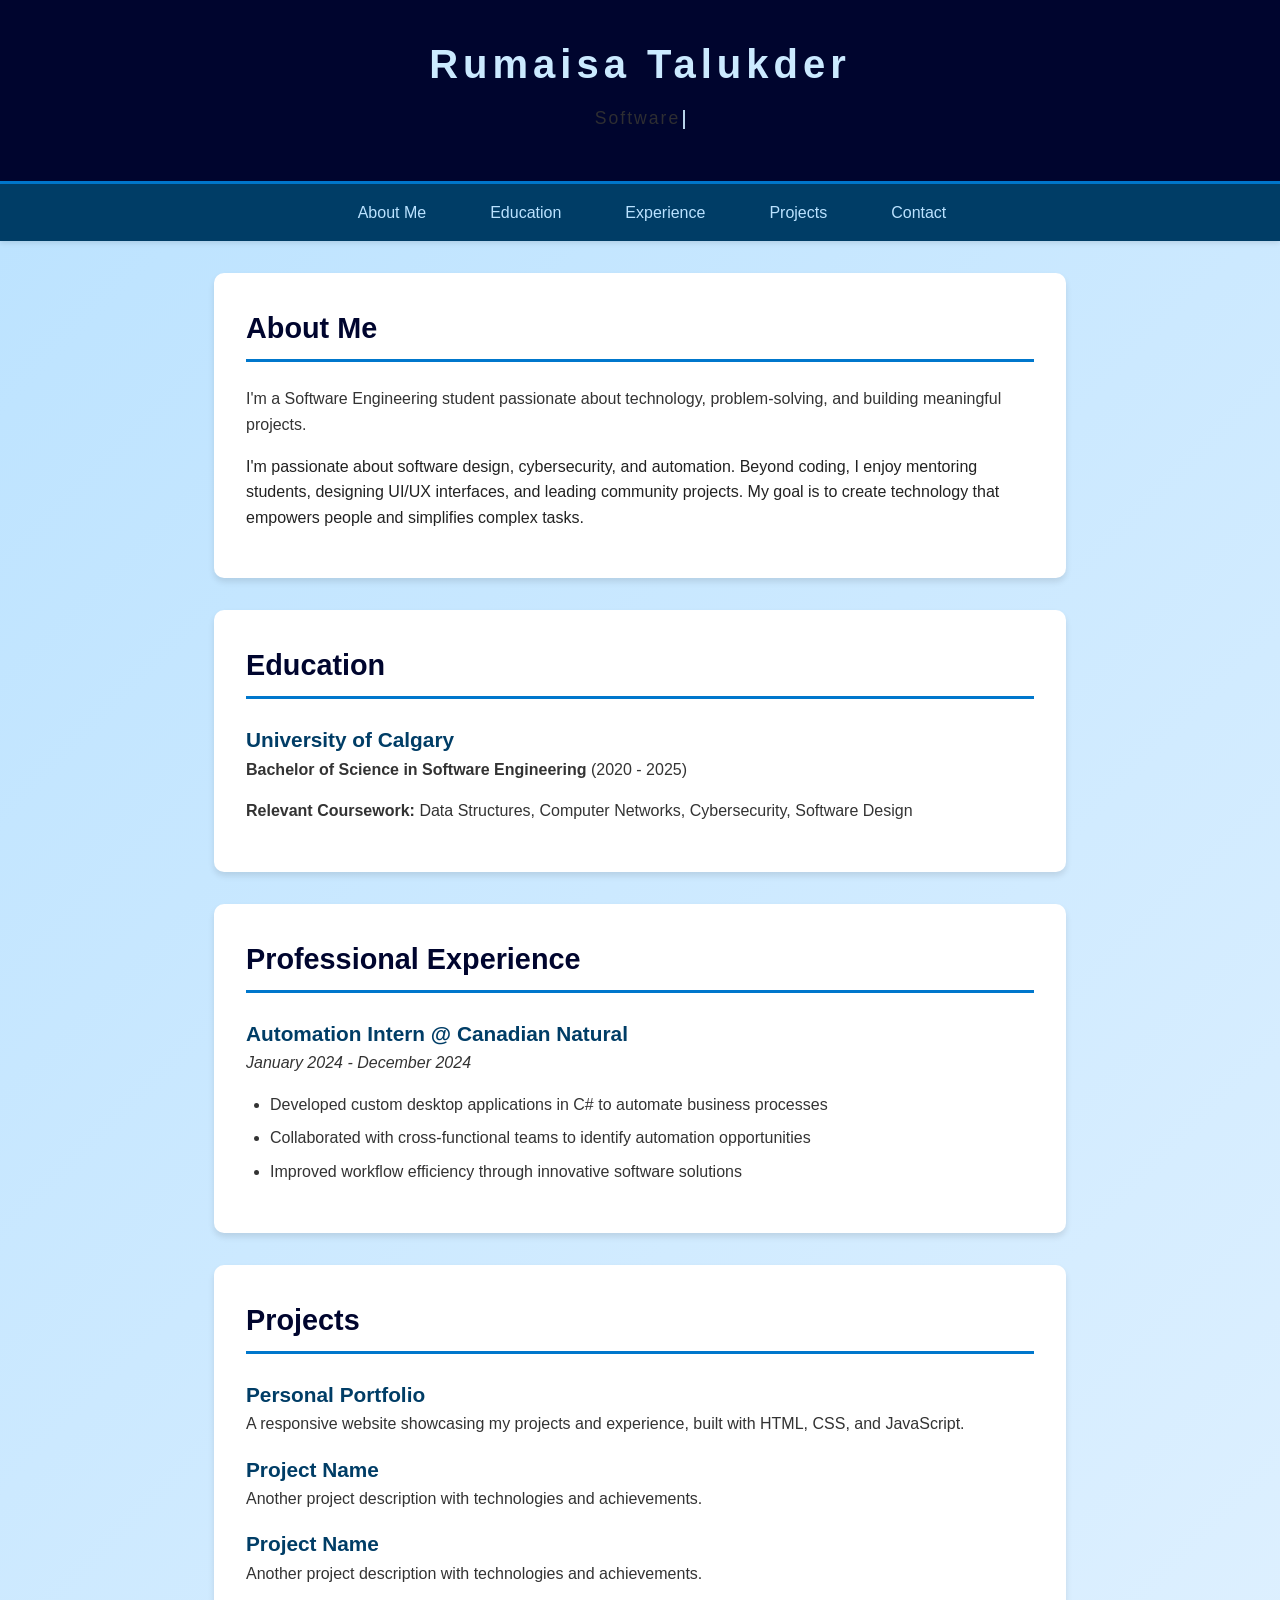
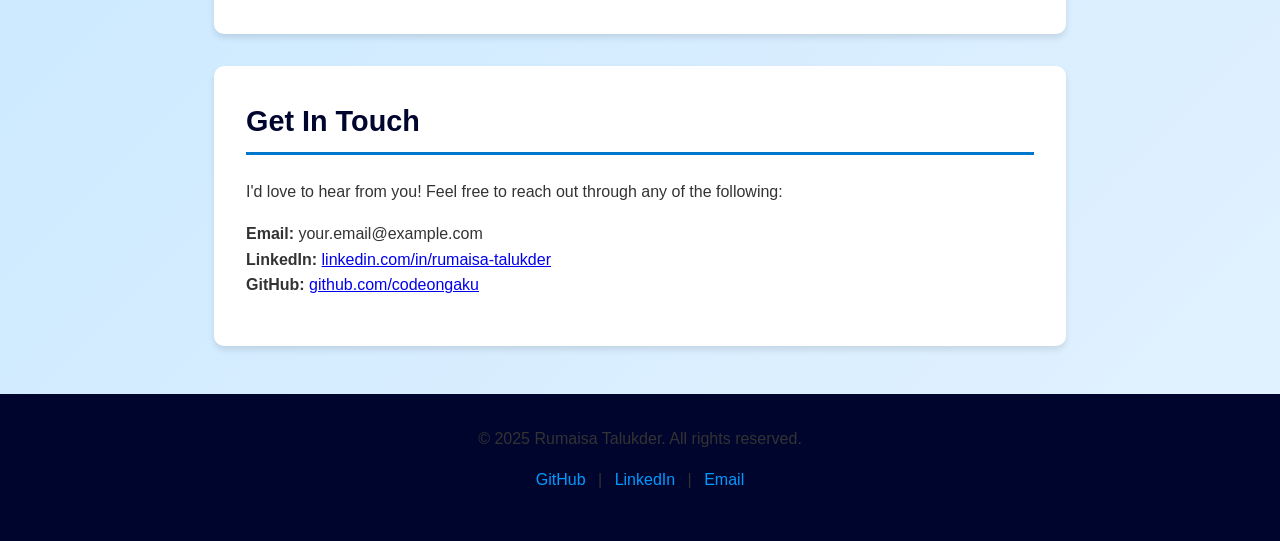
==== portfolio-site/index.html @ 72e909d6 "Updated Layout, Added Content and Placeholder Contents Updated Layout: colour themes, interactive bo" ====
<!DOCTYPE html>
<html lang="en">
<head>
    <meta charset="UTF-8">
    <meta name="viewport" content="width=device-width, initial-scale=1.0">
    <title>Rumaisa Talukder</title>
    <link rel="stylesheet" href="public/style.css">
</head>

<body>
    <header>
        <h1>Rumaisa Talukder</h1>
        <p id="typing-text"></p>
    </header>

    <nav>
        <ul>
            <li><a href="#about">About Me</a></li>
            <li><a href="#education">Education</a></li>
            <li><a href="#experience">Experience</a></li>
            <li><a href="#projects">Projects</a></li>
            <li><a href="#contact">Contact</a></li>
        </ul>
    </nav>

    <main>
        <section id="about" class="about">
            <h2>About Me</h2>
            <p>
                I'm a Software Engineering student passionate about technology, problem-solving, and building meaningful projects.</p>
                I'm passionate about software design, cybersecurity, and automation.  
                Beyond coding, I enjoy mentoring students, designing UI/UX interfaces, and leading community projects.  
                My goal is to create technology that empowers people and simplifies complex tasks.
            </p>
        </section>

        <section id="education" class="education">
            <h2>Education</h2>
            <div class="content">
                <h3>University of Calgary</h3>
                <p><strong>Bachelor of Science in Software Engineering</strong> (2020 - 2025)</p>
                <p><strong>Relevant Coursework:</strong> Data Structures, Computer Networks, Cybersecurity, Software Design</p>
            </div>
        </section>

        <section id="experience" class="experience">
            <h2>Professional Experience</h2>
            <div class="content">
                <h3>Automation Intern @ Canadian Natural</h3>
                <p><em>January 2024 - December 2024</em></p>
                <ul>
                    <li>Developed custom desktop applications in C# to automate business processes</li>
                    <li>Collaborated with cross-functional teams to identify automation opportunities</li>
                    <li>Improved workflow efficiency through innovative software solutions</li>
                </ul>
            </div>
        </section>

        <section id="projects" class="projects">
        <h2>Projects</h2>
            <div class="project-content">
                <h3>Personal Portfolio</h3>
                <p>A responsive website showcasing my projects and experience, built with HTML, CSS, and JavaScript.</p>

                <h3>Project Name</h3>
                <p>Another project description with technologies and achievements.</p>

                <h3>Project Name</h3>
                <p>Another project description with technologies and achievements.</p>
            </div>        
        </section>

        <section id="contact" class="contact">
            <h2>Get In Touch</h2>
            <p>I'd love to hear from you! Feel free to reach out through any of the following:</p>
            <p>
                <strong>Email:</strong> your.email@example.com<br>
                <strong>LinkedIn:</strong> <a href="https://linkedin.com/in/rumaisa-talukder" target="_blank">linkedin.com/in/rumaisa-talukder</a><br>
                <strong>GitHub:</strong> <a href="https://github.com/codeongaku" target="_blank">github.com/codeongaku</a>
            </p>
        </section>
    </main>

    <footer>
        <p>&copy; 2025 Rumaisa Talukder. All rights reserved.</p>
        <p>
            <a href="https://github.com/codeongaku" target="_blank">GitHub</a> |
            <a href="https://linkedin.com/in/rumaisa-talukder" target="_blank">LinkedIn</a> |
            <a href="talukderrumaisa25@gmail.com">Email</a>
        </p>
    </footer>
    
    <script src="src/script.js"></script>
</body>

</html>
---- portfolio-site/public/style.css ----
/* General Styling */
* {
    margin: 0;
    padding: 0;
    box-sizing: border-box;
    font-family: 'Segoe UI', Tahoma, Geneva, Verdana, sans-serif;
}

body {
    background: linear-gradient(135deg, #bae2ff 0%, #e3f2ff 100%);
    color: #222;
    line-height: 1.6;
}

/* Header */
header {
    background-color: #00052e;
    color: rgb(203, 234, 255);
    text-align: center;
    padding: 2rem 0;
    border-bottom: 3px solid #0077cc;
    box-shadow: 0 2px 10px rgba(0,0,0,0.1);
}

header h1 {
    font-size: 2.5rem;
    letter-spacing: 5px;
    margin-bottom: 0.5rem;
    min-height: 3rem;
}

header p {
    font-size: 1.1rem;
    letter-spacing: 2px;
    opacity: 0.9;
    min-height: 1.8rem;
}

/* Typing cursor */
.typing-cursor {
    display: inline-block;
    width: 2px;
    height: 1.2rem;
    background-color: rgb(203, 234, 255);
    margin-left: 3px;
    animation: blink 0.7s infinite;
    vertical-align: middle;
}

@keyframes blink {
    0%, 49% { opacity: 1; }
    50%, 100% { opacity: 0; }
}

/* Navigation */
nav {
    background-color: #003d66;
    padding: 1rem 0;
    position: sticky;
    top: 0;
    z-index: 100;
    box-shadow: 0 2px 5px rgba(0,0,0,0.1);
}

nav ul {
    list-style: none;
    display: flex;
    justify-content: center;
    flex-wrap: wrap;
    max-width: 900px;
    margin: 0 auto;
}

nav li {
    margin: 0 1rem;
}

nav a {
    color: #bae2ff;
    text-decoration: none;
    font-weight: 500;
    transition: color 0.3s ease;
    padding: 0.5rem 1rem;
    border-radius: 5px;
}

nav a:hover {
    color: #fff;
    background-color: rgba(255,255,255,0.1);
}

/* Main content */
main {
    max-width: 900px;
    margin: 2rem auto;
    padding: 0 1.5rem;
}

section {
    background: white;
    margin-bottom: 2rem;
    padding: 2rem;
    border-radius: 10px;
    box-shadow: 0 4px 6px rgba(0,0,0,0.1);
    transition: transform 0.3s ease, box-shadow 0.3s ease;
    scroll-margin-top: 80px; /* Offset for sticky nav */
}

section:hover {
    transform: translateY(-5px);
    box-shadow: 0 6px 12px rgba(0,0,0,0.15);
}

h2 {
    color: #00052e;
    border-bottom: 3px solid #0077cc;
    padding-bottom: 0.5rem;
    margin-bottom: 1.5rem;
    font-size: 1.8rem;
}

h3 {
    margin-top: 1rem;
    color: #003d66;
    font-size: 1.3rem;
}

.content {
    margin-top: 1rem;
}

p, ul {
    margin-bottom: 1rem;
    color: #333;
}

ul {
    padding-left: 1.5rem;
}

li {
    margin-bottom: 0.5rem;
}

/* Footer */
footer {
    background-color: #00052e;
    color: rgb(203, 234, 255);
    text-align: center;
    padding: 2rem 0;
    margin-top: 3rem;
}

footer a {
    color: #0099ff;
    text-decoration: none;
    margin: 0 0.5rem;
}

footer a:hover {
    text-decoration: underline;
}

/* Responsive Design */
@media (max-width: 768px) {
    header h1 {
        font-size: 2rem;
    }

    nav ul {
        flex-direction: column;
        align-items: center;
    }

    nav li {
        margin: 0.5rem 0;
    }

    section {
        padding: 1.5rem;
    }
}
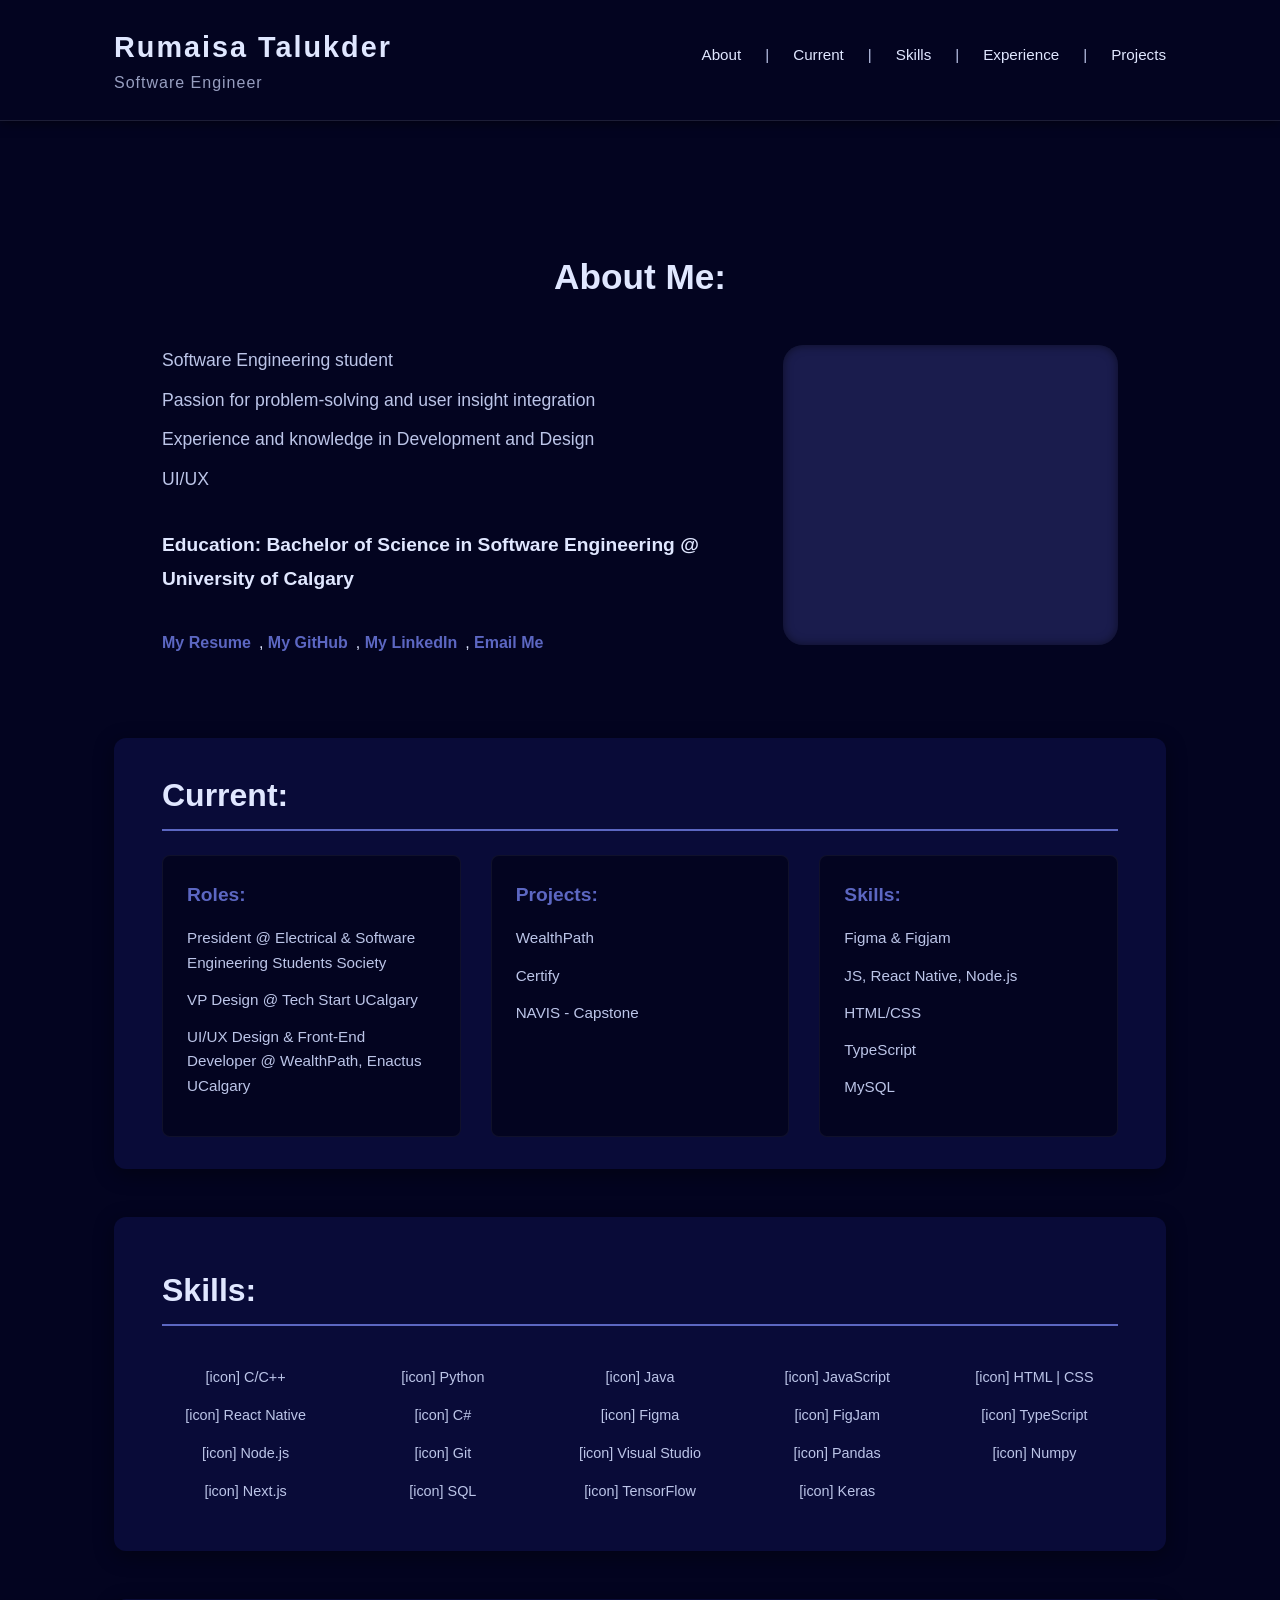
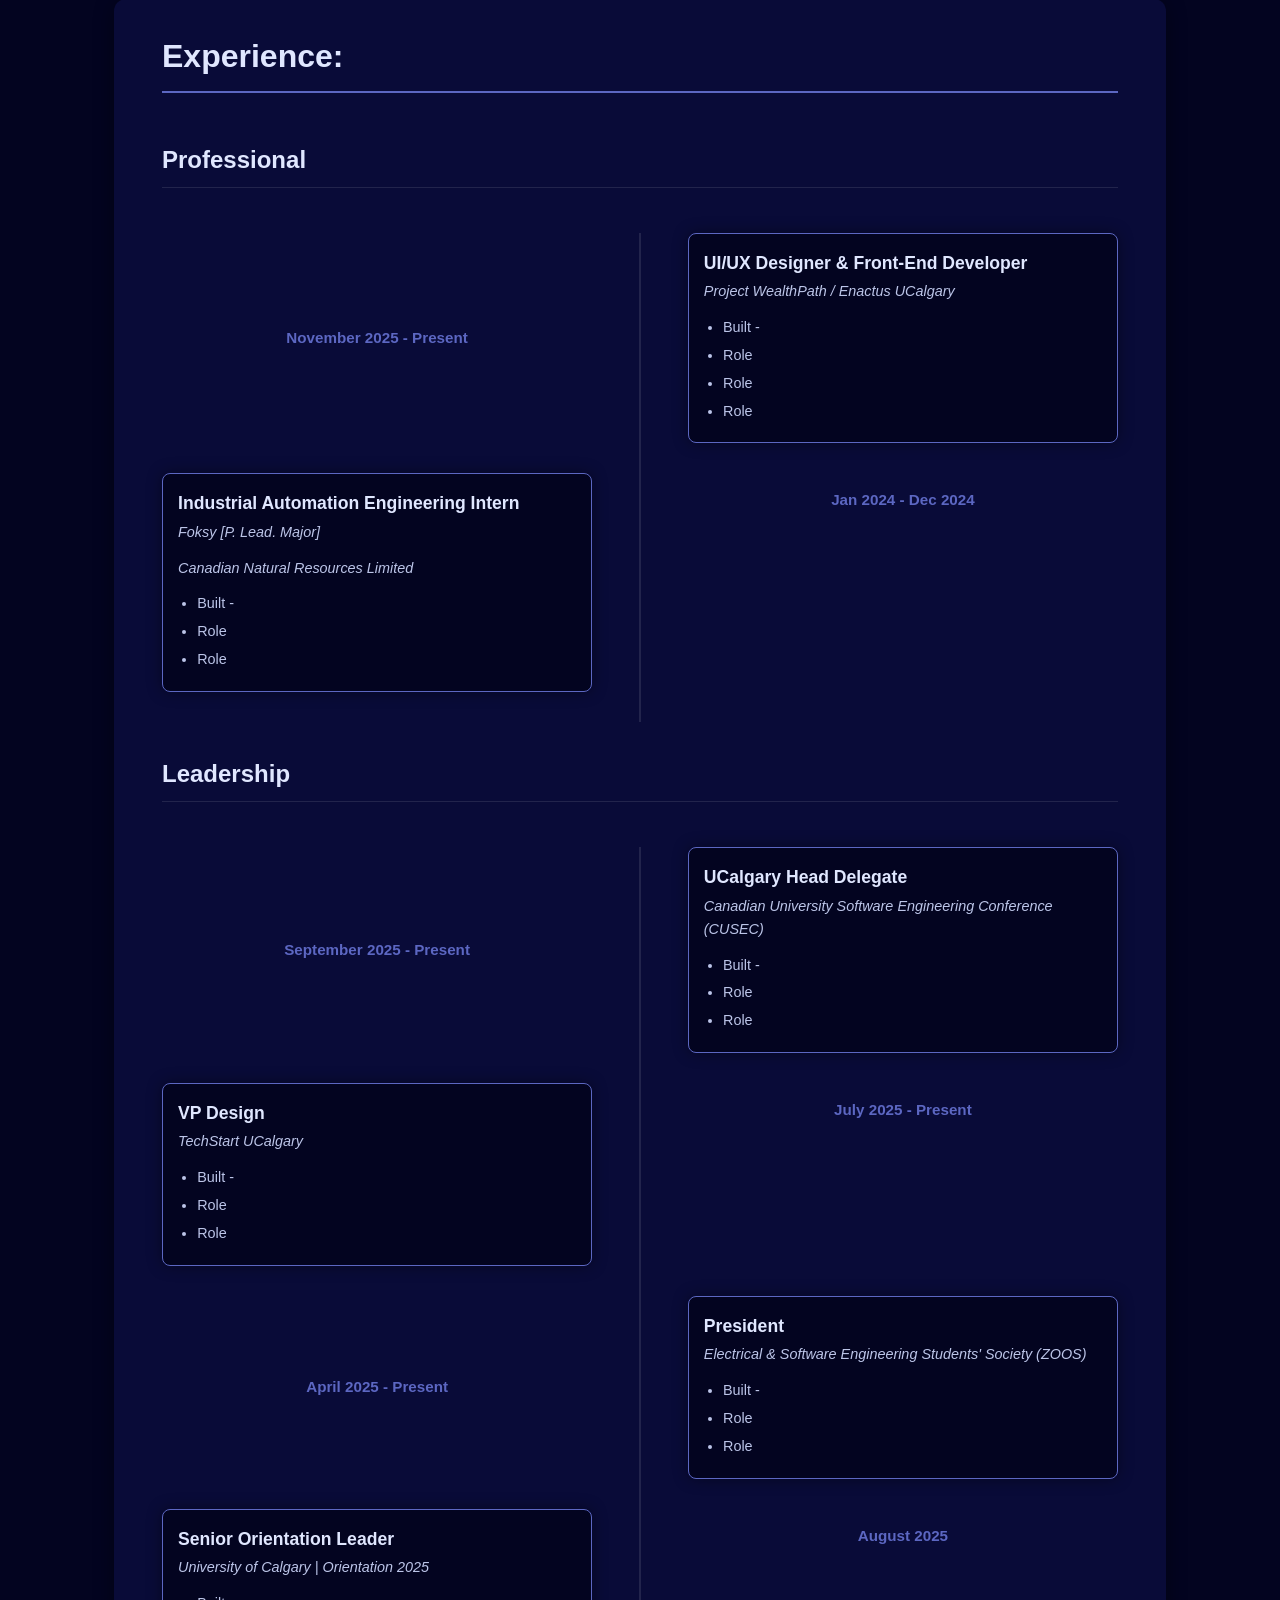
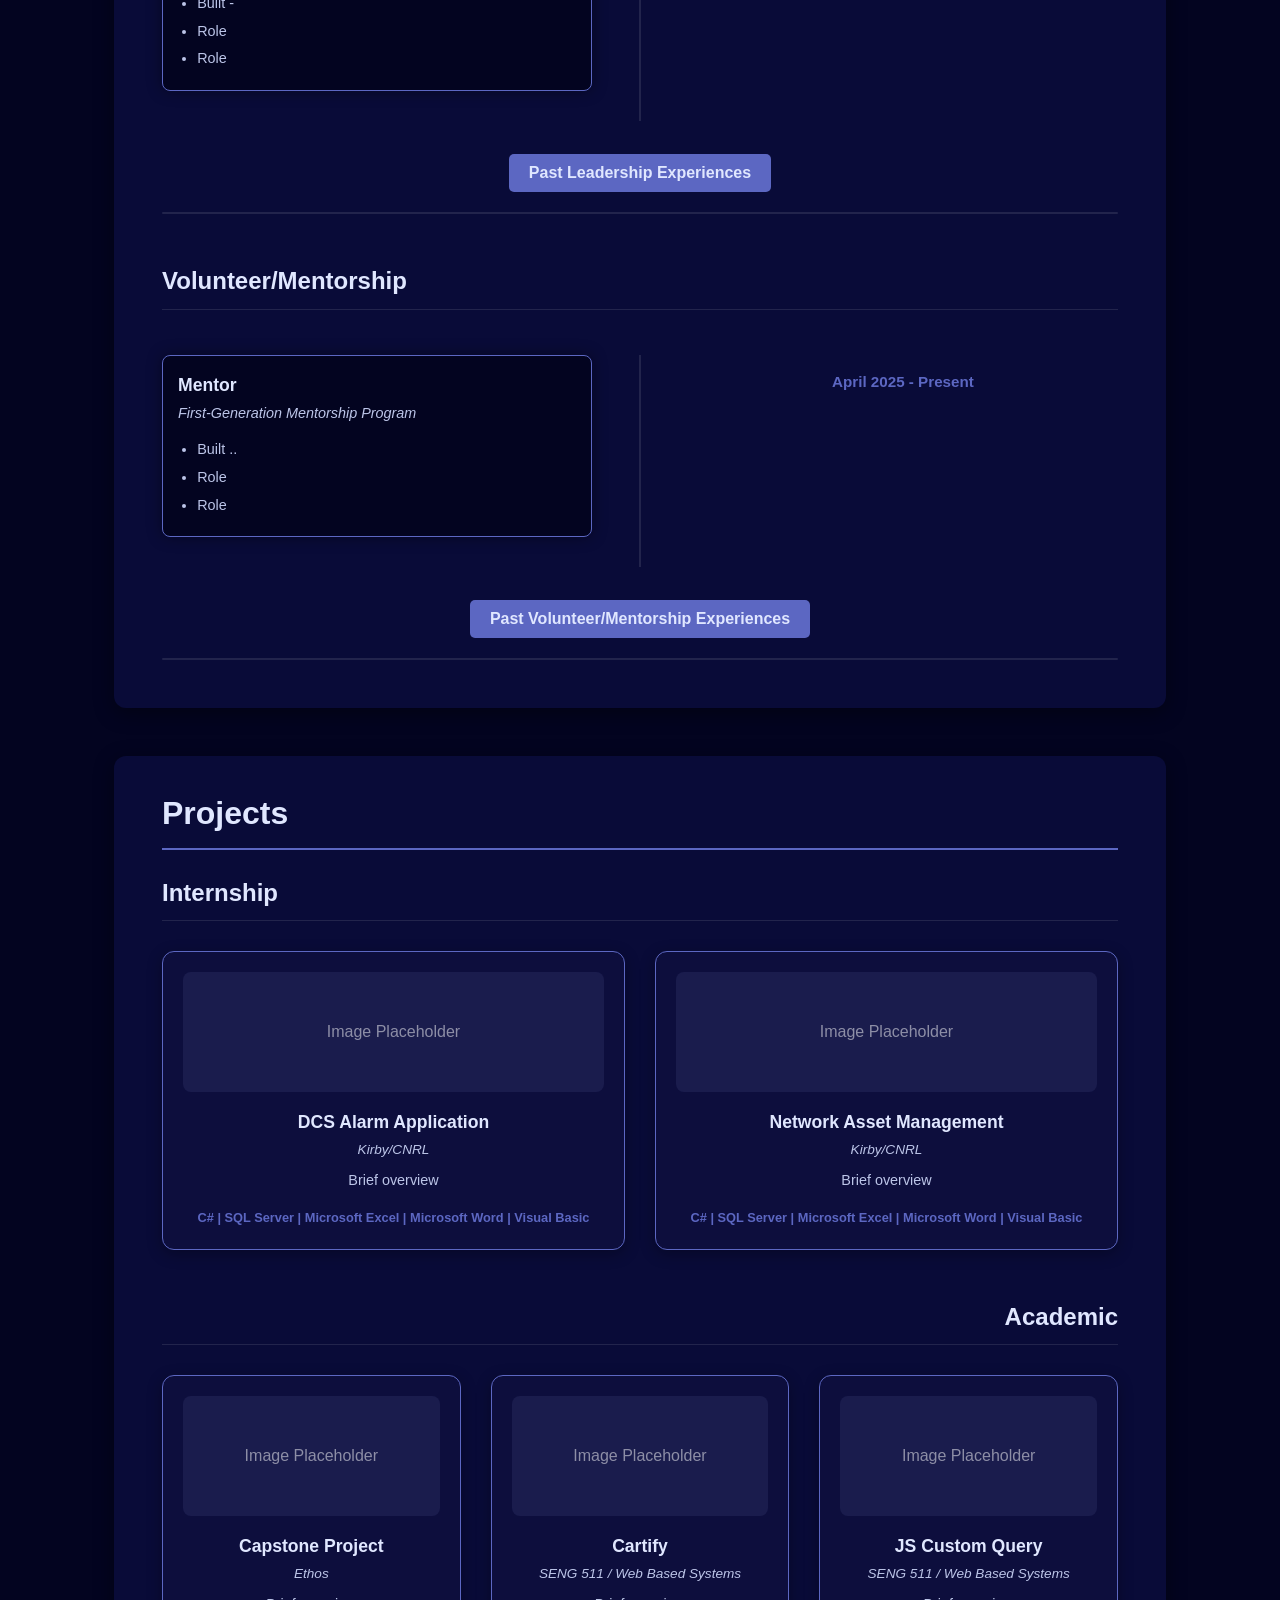
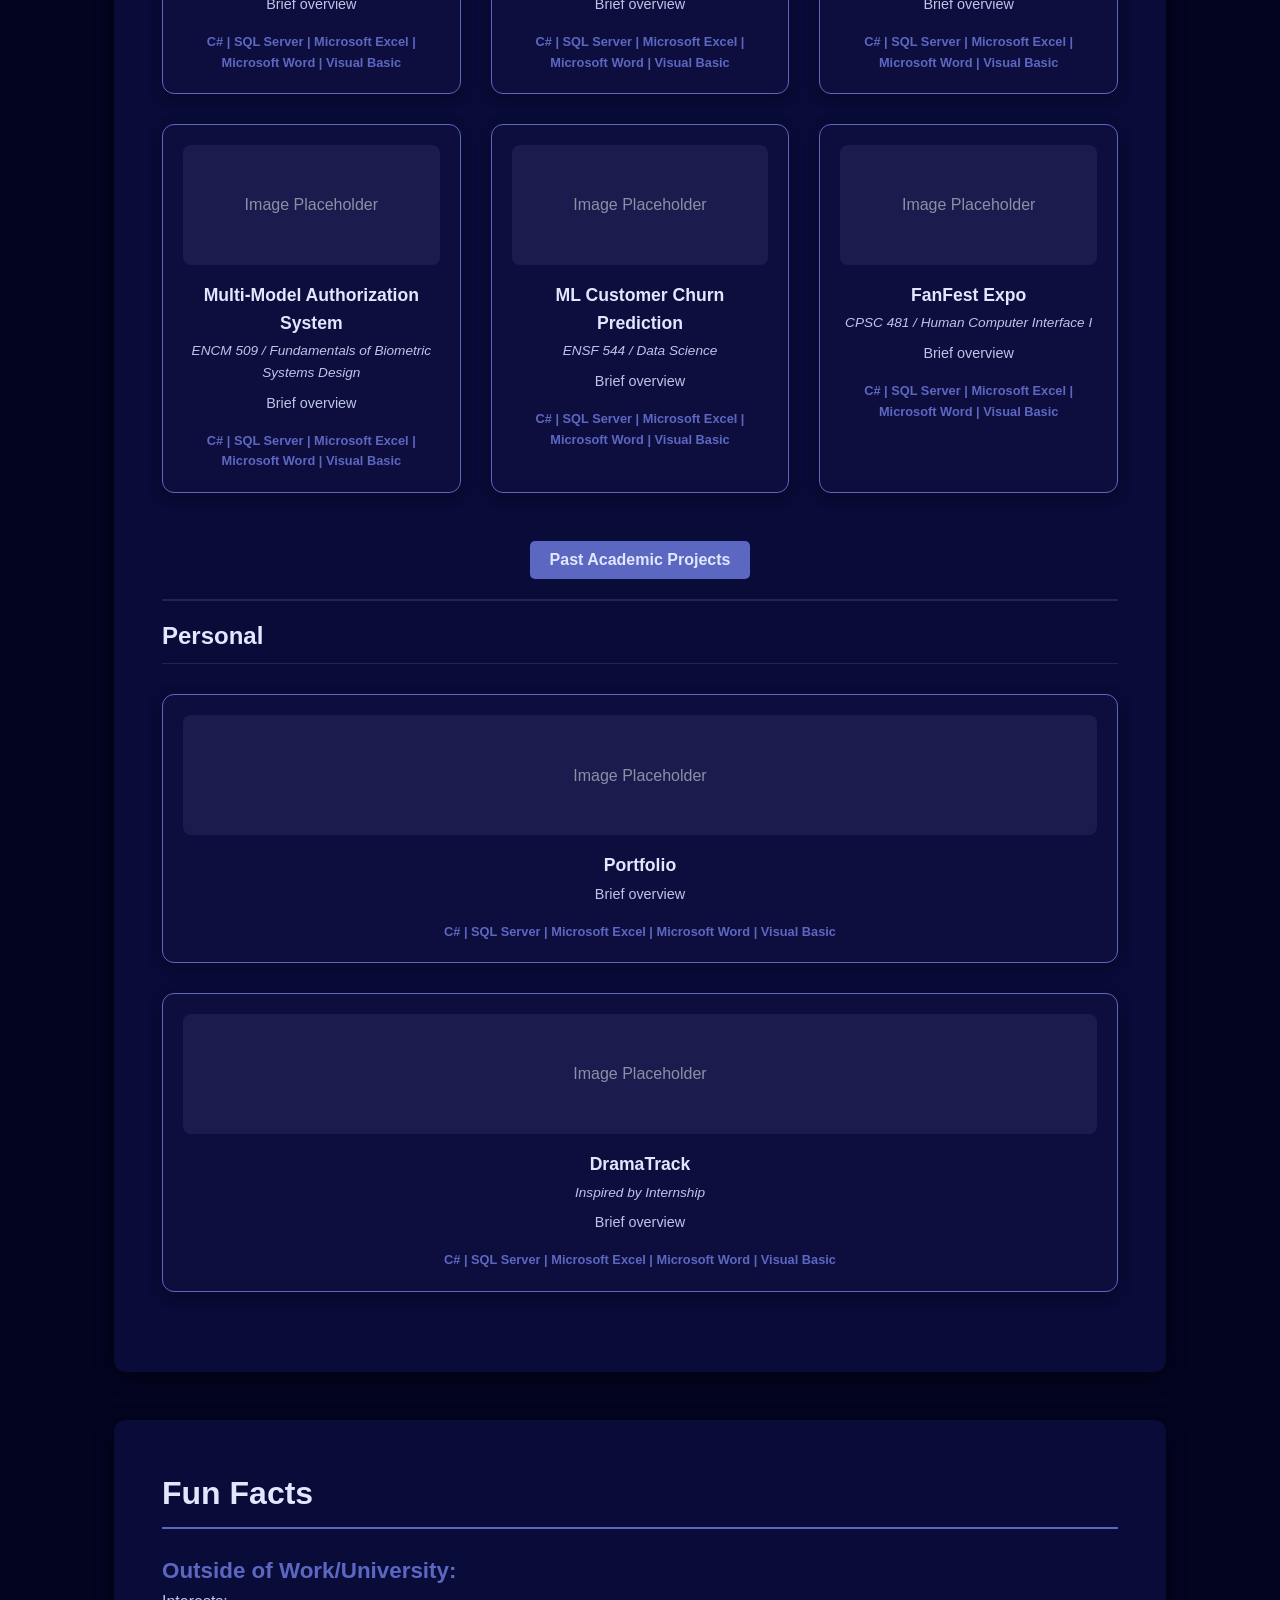
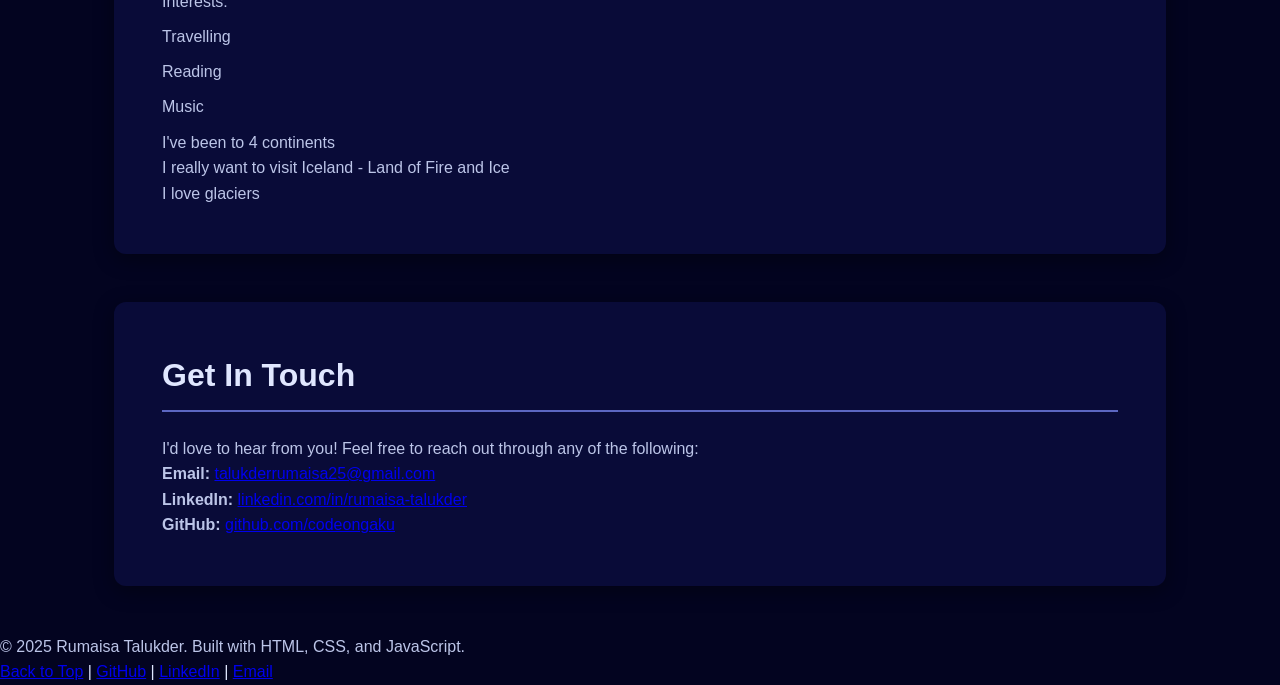
==== commit 52fd396d: "Major site layout & structure updates Updates: [Version not final, but in working condition] Changes" ====
--- a/portfolio-site/index.html
+++ b/portfolio-site/index.html
@@ -8,89 +8,503 @@
 </head>
 
 <body>
-    <header>
-        <h1>Rumaisa Talukder</h1>
-        <p id="typing-text"></p>
+    <header class="dark-header">
+        <div class="header-content">
+            <div class="logo">
+                <h1>Rumaisa Talukder</h1>
+                <p id="typing-text"></p>
+            </div>
+            
+            <nav class="main-nav">
+                <ul>
+                    <li><a href="#about">About</a></li>
+                    <li><a href="#current">Current</a></li>
+                    <li><a href="#skills">Skills</a></li>
+                    <li><a href="#experience">Experience</a></li>
+                    <li><a href="#projects">Projects</a></li>
+                </ul>
+            </nav>
+        </div>
     </header>
 
-    <nav>
-        <ul>
-            <li><a href="#about">About Me</a></li>
-            <li><a href="#education">Education</a></li>
-            <li><a href="#experience">Experience</a></li>
-            <li><a href="#projects">Projects</a></li>
-            <li><a href="#contact">Contact</a></li>
-        </ul>
-    </nav>
-
     <main>
-        <section id="about" class="about">
-            <h2>About Me</h2>
-            <p>
-                I'm a Software Engineering student passionate about technology, problem-solving, and building meaningful projects.</p>
-                I'm passionate about software design, cybersecurity, and automation.  
-                Beyond coding, I enjoy mentoring students, designing UI/UX interfaces, and leading community projects.  
-                My goal is to create technology that empowers people and simplifies complex tasks.
-            </p>
-        </section>
-
-        <section id="education" class="education">
-            <h2>Education</h2>
-            <div class="content">
-                <h3>University of Calgary</h3>
-                <p><strong>Bachelor of Science in Software Engineering</strong> (2020 - 2025)</p>
-                <p><strong>Relevant Coursework:</strong> Data Structures, Computer Networks, Cybersecurity, Software Design</p>
-            </div>
-        </section>
-
-        <section id="experience" class="experience">
-            <h2>Professional Experience</h2>
-            <div class="content">
-                <h3>Automation Intern @ Canadian Natural</h3>
-                <p><em>January 2024 - December 2024</em></p>
+        <section id="about" class="about-hero">
+            <h2>About Me:</h2>
+            <div class="about-content">
+                <div class="about-text">
+                    <p class="summary-line">Software Engineering student</p>
+                    <p class="summary-line">Passion for problem-solving and user insight integration</p>
+                    <p class="summary-line">Experience and knowledge in Development and Design</p>
+                    <p class="summary-line">UI/UX</p>
+                    
+                    <p class="education-line">Education: Bachelor of Science in Software Engineering @ University of Calgary</p>
+
+                    <div class="about-links">
+                        <a href="path/to/resume.pdf" target="_blank">My Resume</a>, 
+                        <a href="https://github.com/codeongaku" target="_blank">My GitHub</a>, 
+                        <a href="https://linkedin.com/in/rumaisa-talukder" target="_blank">My LinkedIn</a>, 
+                        <a href="mailto:talukderrumaisa25@gmail.com">Email Me</a>
+                    </div>
+                </div>
+
+                <div class="image-placeholder">
+                                    </div>
+            </div>
+        </section>
+
+        <section id="current" class="current-section">
+            <h2>Current:</h2>
+            <div class="current-grid">
+                <div class="current-item roles">
+                    <h3>Roles:</h3>
+                    <ul>
+                        <li>President @ Electrical & Software Engineering Students Society</li>
+                        <li>VP Design @ Tech Start UCalgary</li>
+                        <li>UI/UX Design & Front-End Developer @ WealthPath, Enactus UCalgary</li>
+                    </ul>
+                </div>
+                
+                <div class="current-item projects-summary">
+                    <h3>Projects:</h3>
+                    <ul>
+                        <li>WealthPath</li>
+                        <li>Certify</li>
+                        <li>NAVIS - Capstone</li>
+                    </ul>
+                </div>
+                
+                <div class="current-item skills-summary">
+                    <h3>Skills:</h3>
+                    <ul>
+                        <li>Figma & Figjam</li>
+                        <li>JS, React Native, Node.js</li>
+                        <li>HTML/CSS</li>
+                        <li>TypeScript</li>
+                        <li>MySQL</li>
+                    </ul>
+                </div>
+            </div>
+        </section>
+
+        <section id="skills" class="skills-section">
+            <h2>Skills:</h2>
+            <div class="skills-grid">
+                <div class="skill-item">[icon] C/C++</div>
+                <div class="skill-item">[icon] Python</div>
+                <div class="skill-item">[icon] Java</div>
+                <div class="skill-item">[icon] JavaScript</div>
+                <div class="skill-item">[icon] HTML | CSS</div>
+                
+                <div class="skill-item">[icon] React Native</div>
+                <div class="skill-item">[icon] C#</div>
+                <div class="skill-item">[icon] Figma</div>
+                <div class="skill-item">[icon] FigJam</div>
+                <div class="skill-item">[icon] TypeScript</div>
+                
+                <div class="skill-item">[icon] Node.js</div>
+                <div class="skill-item">[icon] Git</div>
+                <div class="skill-item">[icon] Visual Studio</div>
+                <div class="skill-item">[icon] Pandas</div>
+                <div class="skill-item">[icon] Numpy</div>
+
+                <div class="skill-item">[icon] Next.js</div>
+                <div class="skill-item">[icon] SQL</div>
+                <div class="skill-item">[icon] TensorFlow</div>
+                <div class="skill-item">[icon] Keras</div>
+            </div>
+        </section>
+
+        <section id="experience" class="experience-section">
+            <h2>Experience:</h2>
+            
+            <div class="timeline-container professional-timeline">
+                <h3 class="timeline-title">Professional</h3>
+                <hr>
+
+                <div class="timeline-entry professional-entry">
+                    <div class="entry-date left-date">November 2025 - Present</div>
+                    <div class="entry-content right-content">
+                        <h4>UI/UX Designer & Front-End Developer</h4>
+                        <p class="company">Project WealthPath / Enactus UCalgary</p>
+                        <ul>
+                            <li>Built -</li>
+                            <li>Role</li>
+                            <li>Role</li>
+                            <li>Role</li>
+                        </ul>
+                    </div>
+                </div>
+
+                <div class="timeline-entry professional-entry reversed">
+                    <div class="entry-content left-content">
+                        <h4>Industrial Automation Engineering Intern</h4>
+                        <p class="company">Foksy [P. Lead. Major]</p>
+                        <p class="company">Canadian Natural Resources Limited</p>
+                        <ul>
+                            <li>Built -</li>
+                            <li>Role</li>
+                            <li>Role</li>
+                        </ul>
+                    </div>
+                    <div class="entry-date right-date">Jan 2024 - Dec 2024</div>
+                </div>
+            </div>
+
+            <div class="timeline-container leadership-timeline">
+                <h3 class="timeline-title">Leadership</h3>
+                <hr>
+                
+                <div class="timeline-entry leadership-entry">
+                    <div class="entry-date left-date">September 2025 - Present</div>
+                    <div class="entry-content right-content">
+                        <h4>UCalgary Head Delegate</h4>
+                        <p class="company">Canadian University Software Engineering Conference (CUSEC)</p>
+                        <ul>
+                            <li>Built -</li>
+                            <li>Role</li>
+                            <li>Role</li>
+                        </ul>
+                    </div>
+                </div>
+
+                <div class="timeline-entry leadership-entry reversed">
+                    <div class="entry-content left-content">
+                        <h4>VP Design</h4>
+                        <p class="company">TechStart UCalgary</p>
+                        <ul>
+                            <li>Built -</li>
+                            <li>Role</li>
+                            <li>Role</li>
+                        </ul>
+                    </div>
+                    <div class="entry-date right-date">July 2025 - Present</div>
+                </div>
+
+                <div class="timeline-entry leadership-entry">
+                    <div class="entry-date left-date">April 2025 - Present</div>
+                    <div class="entry-content right-content">
+                        <h4>President</h4>
+                        <p class="company">Electrical & Software Engineering Students' Society (ZOOS)</p>
+                        <ul>
+                            <li>Built -</li>
+                            <li>Role</li>
+                            <li>Role</li>
+                        </ul>
+                    </div>
+                </div>
+
+                <div class="timeline-entry leadership-entry reversed">
+                    <div class="entry-content left-content">
+                        <h4>Senior Orientation Leader</h4>
+                        <p class="company">University of Calgary | Orientation 2025</p>
+                        <ul>
+                            <li>Built -</li>
+                            <li>Role</li>
+                            <li>Role</li>
+                        </ul>
+                    </div>
+                    <div class="entry-date right-date">August 2025</div>
+                </div>
+            </div>
+            
+            <div class="collapse-container">
+                <button id="togglePastLeadership" class="collapse-button">Past Leadership Experiences</button>
+                <div id="past-leadership-content" class="past-leadership-content hidden">
+                    <h3 class="collapsed-title">Past Leadership Experiences</h3>
+
+                    <div class="timeline-container past-leadership-timeline">
+                        <hr>
+                        
+                        <div class="timeline-entry leadership-entry">
+                            <div class="entry-date left-date">April 2022 - May 2023</div>
+                            <div class="entry-content right-content">
+                                <h4>VP Schools</h4>
+                                <p class="company">Rebegah UCalgary</p>
+                                <ul>
+                                    <li>Built -</li>
+                                    <li>Role</li>
+                                    <li>Role</li>
+                                    <li>Role</li>
+                                </ul>
+                            </div>
+                        </div>
+
+                        <div class="timeline-entry leadership-entry reversed">
+                            <div class="entry-content left-content">
+                                <h4>VP Academic</h4>
+                                <p class="company">Electrical & Software Engineering Students' Society (ZOO)</p>
+                                <ul>
+                                    <li>Built -</li>
+                                    <li>Role</li>
+                                    <li>Role</li>
+                                    <li>Role</li>
+                                </ul>
+                            </div>
+                            <div class="entry-date right-date">April 2022 - May 2023</div>
+                        </div>
+                    </div>
+                </div>
+            </div>
+
+            <div class="timeline-container volunteer-timeline">
+                <h3 class="timeline-title">Volunteer/Mentorship</h3>
+                <hr>
+
+                <div class="timeline-entry volunteer-entry reversed">
+                    <div class="entry-content left-content">
+                        <h4>Mentor</h4>
+                        <p class="company">First-Generation Mentorship Program</p>
+                        <ul>
+                            <li>Built ..</li>
+                            <li>Role</li>
+                            <li>Role</li>
+                        </ul>
+                    </div>
+                    <div class="entry-date right-date">April 2025 - Present</div>
+                </div>
+            </div>
+
+            <div class="collapse-container">
+                <button id="togglePastVolunteer" class="collapse-button">Past Volunteer/Mentorship Experiences</button>
+                <div id="past-volunteer-content" class="past-leadership-content hidden">
+                    <h3 class="collapsed-title">Past Volunteer/Mentorship Experiences</h3>
+
+                    <div class="timeline-container past-volunteer-timeline">
+                        <hr>
+                        
+                        <div class="timeline-entry volunteer-entry">
+                            <div class="entry-date left-date">January 2022 - April 2022</div>
+                            <div class="entry-content right-content">
+                                <h4>English Teaching Mentor</h4>
+                                <p class="company">Edu.Dialect</p>
+                                <ul>
+                                    <li>Built ..</li>
+                                    <li>Role</li>
+                                    <li>Role</li>
+                                </ul>
+                            </div>
+                        </div>
+
+                        <div class="timeline-entry volunteer-entry reversed">
+                            <div class="entry-content left-content">
+                                <h4>Orientation Leader</h4>
+                                <p class="company">GPS Mentorship Program (Prev. ISS Mentorship Program)</p>
+                                <ul>
+                                    <li>Built ..</li>
+                                    <li>Role</li>
+                                </ul>
+                            </div>
+                            <div class="entry-date right-date multi-date">
+                                <span>August 2021 - September 2021</span>
+                                <span>August 2022 - September 2022</span>
+                            </div>                        
+                        </div>
+                        
+                        <div class="timeline-entry volunteer-entry">
+                            <div class="entry-date left-date">July 2021 - December 2022</div>
+                            <div class="entry-content right-content">
+                                <h4>Mentor</h4>
+                                <p class="company">GPS Mentorship Program (Prev. ISS Mentorship Program)</p>
+                                <ul>
+                                    <li>Built ..</li>
+                                    <li>Role</li>
+                                    <li>Role</li>
+                                </ul>
+                            </div>
+                        </div>
+                    </div>
+                </div>
+            </div>
+        </section>
+
+        <section id="projects" class="projects-section">
+            <h2>Projects</h2>
+            
+            <div class="project-category">
+                <h3 class="category-title">Internship</h3>
+                <hr class="category-divider">
+                
+                <div class="projects-grid internship-grid">
+                    
+                    <div class="project-card">
+                        <div class="project-image-placeholder">Image Placeholder</div>
+                        <h4>DCS Alarm Application</h4>
+                        <p class="project-source">Kirby/CNRL</p>
+                        <p class="project-summary">Brief overview</p>
+                        <p class="project-tech">C# | SQL Server | Microsoft Excel | Microsoft Word | Visual Basic</p>
+                    </div>
+
+                    <div class="project-card">
+                        <div class="project-image-placeholder">Image Placeholder</div>
+                        <h4>Network Asset Management</h4>
+                        <p class="project-source">Kirby/CNRL</p>
+                        <p class="project-summary">Brief overview</p>
+                        <p class="project-tech">C# | SQL Server | Microsoft Excel | Microsoft Word | Visual Basic</p>
+                    </div>
+
+                </div>
+            </div>
+
+            <div class="project-category academic-category">
+                <h3 class="category-title right-aligned">Academic</h3>
+                <hr class="category-divider right-aligned">
+
+                <div class="projects-grid academic-grid">
+                    
+                    <div class="project-card">
+                        <div class="project-image-placeholder">Image Placeholder</div>
+                        <h4>Capstone Project</h4>
+                        <p class="project-source">Ethos</p>
+                        <p class="project-summary">Brief overview</p>
+                        <p class="project-tech">C# | SQL Server | Microsoft Excel | Microsoft Word | Visual Basic</p>
+                    </div>
+
+                    <div class="project-card">
+                        <div class="project-image-placeholder">Image Placeholder</div>
+                        <h4>Cartify</h4>
+                        <p class="project-source">SENG 511 / Web Based Systems</p>
+                        <p class="project-summary">Brief overview</p>
+                        <p class="project-tech">C# | SQL Server | Microsoft Excel | Microsoft Word | Visual Basic</p>
+                    </div>
+                    
+                    <div class="project-card">
+                        <div class="project-image-placeholder">Image Placeholder</div>
+                        <h4>JS Custom Query</h4>
+                        <p class="project-source">SENG 511 / Web Based Systems</p>
+                        <p class="project-summary">Brief overview</p>
+                        <p class="project-tech">C# | SQL Server | Microsoft Excel | Microsoft Word | Visual Basic</p>
+                    </div>
+                    
+                    <div class="project-card">
+                        <div class="project-image-placeholder">Image Placeholder</div>
+                        <h4>Multi-Model Authorization System</h4>
+                        <p class="project-source">ENCM 509 / Fundamentals of Biometric Systems Design</p>
+                        <p class="project-summary">Brief overview</p>
+                        <p class="project-tech">C# | SQL Server | Microsoft Excel | Microsoft Word | Visual Basic</p>
+                    </div>
+
+                    <div class="project-card">
+                        <div class="project-image-placeholder">Image Placeholder</div>
+                        <h4>ML Customer Churn Prediction</h4>
+                        <p class="project-source">ENSF 544 / Data Science</p>
+                        <p class="project-summary">Brief overview</p>
+                        <p class="project-tech">C# | SQL Server | Microsoft Excel | Microsoft Word | Visual Basic</p>
+                    </div>
+                    
+                    <div class="project-card">
+                        <div class="project-image-placeholder">Image Placeholder</div>
+                        <h4>FanFest Expo</h4>
+                        <p class="project-source">CPSC 481 / Human Computer Interface I</p>
+                        <p class="project-summary">Brief overview</p>
+                        <p class="project-tech">C# | SQL Server | Microsoft Excel | Microsoft Word | Visual Basic</p>
+                    </div>
+                </div>
+            </div>
+
+            <div class="collapse-container">
+                <button id="togglePastAcademic" class="collapse-button">Past Academic Projects</button>
+                <div id="past-academic-content" class="past-leadership-content hidden">
+                    <h3 class="collapsed-title">Past Academic Projects</h3>
+                    
+                    <div class="projects-grid past-academic-grid">
+                        
+                        <div class="project-card">
+                            <div class="project-image-placeholder">Image Placeholder</div>
+                            <h4>Media Shelf</h4>
+                            <p class="project-source">CPSC 471</p>
+                            <p class="project-summary">Brief overview</p>
+                            <p class="project-tech">C# | SQL Server | Microsoft Excel | Microsoft Word | Visual Basic</p>
+                        </div>
+
+                        <div class="project-card">
+                            <div class="project-image-placeholder">Image Placeholder</div>
+                            <h4>NewsFlash</h4>
+                            <p class="project-source">ENSF 4</p>
+                            <p class="project-summary">Brief overview</p>
+                            <p class="project-tech">C# | SQL Server | Microsoft Excel | Microsoft Word | Visual Basic</p>
+                        </div>
+                        
+                        <div class="project-card">
+                            <div class="project-image-placeholder">Image Placeholder</div>
+                            <h4>Theatre</h4>
+                            <p class="project-source">ENSF</p>
+                            <p class="project-summary">Brief overview</p>
+                            <p class="project-tech">C# | SQL Server | Microsoft Excel | Microsoft Word | Visual Basic</p>
+                        </div>
+                    </div>
+                </div>
+            </div>
+
+            <div class="project-category">
+                <h3 class="category-title">Personal</h3>
+                <hr class="category-divider">
+                
+                <div class="projects-grid personal-grid">
+                    
+                    <div class="project-card">
+                        <div class="project-image-placeholder">Image Placeholder</div>
+                        <h4>Portfolio</h4>
+                        <p class="project-summary">Brief overview</p>
+                        <p class="project-tech">C# | SQL Server | Microsoft Excel | Microsoft Word | Visual Basic</p>
+                    </div>
+
+                    <div class="project-card">
+                        <div class="project-image-placeholder">Image Placeholder</div>
+                        <h4>DramaTrack</h4>
+                        <p class="project-source">Inspired by Internship</p>
+                        <p class="project-summary">Brief overview</p>
+                        <p class="project-tech">C# | SQL Server | Microsoft Excel | Microsoft Word | Visual Basic</p>
+                    </div>
+
+                </div>
+            </div>
+        </section>
+        
+<section id="fun-facts" class="fun-facts-section">
+            <h2>Fun Facts</h2>
+            <div class="fun-facts-content">
+                <h3>Outside of Work/University:</h3>
                 <ul>
-                    <li>Developed custom desktop applications in C# to automate business processes</li>
-                    <li>Collaborated with cross-functional teams to identify automation opportunities</li>
-                    <li>Improved workflow efficiency through innovative software solutions</li>
+                    <li>Interests:</li>
+                    <li>Travelling</li>
+                    <li>Reading</li>
+                    <li>Music</li>
                 </ul>
-            </div>
-        </section>
-
-        <section id="projects" class="projects">
-        <h2>Projects</h2>
-            <div class="project-content">
-                <h3>Personal Portfolio</h3>
-                <p>A responsive website showcasing my projects and experience, built with HTML, CSS, and JavaScript.</p>
-
-                <h3>Project Name</h3>
-                <p>Another project description with technologies and achievements.</p>
-
-                <h3>Project Name</h3>
-                <p>Another project description with technologies and achievements.</p>
-            </div>        
-        </section>
-
-        <section id="contact" class="contact">
+                <div class="travel-facts">
+                    <p>I've been to 4 continents</p>
+                    <p>I really want to visit Iceland - Land of Fire and Ice</p>
+                    <p>I love glaciers</p>
+                </div>
+            </div>
+        </section>
+
+        <section id="contact" class="contact-section">
             <h2>Get In Touch</h2>
             <p>I'd love to hear from you! Feel free to reach out through any of the following:</p>
-            <p>
-                <strong>Email:</strong> your.email@example.com<br>
-                <strong>LinkedIn:</strong> <a href="https://linkedin.com/in/rumaisa-talukder" target="_blank">linkedin.com/in/rumaisa-talukder</a><br>
-                <strong>GitHub:</strong> <a href="https://github.com/codeongaku" target="_blank">github.com/codeongaku</a>
-            </p>
+            <div class="contact-details">
+                <p>
+                    <strong>Email:</strong> <a href="mailto:talukderrumaisa25@gmail.com">talukderrumaisa25@gmail.com</a>
+                </p>
+                <p>
+                    <strong>LinkedIn:</strong> <a href="https://linkedin.com/in/rumaisa-talukder" target="_blank">linkedin.com/in/rumaisa-talukder</a>
+                </p>
+                <p>
+                    <strong>GitHub:</strong> <a href="https://github.com/codeongaku" target="_blank">github.com/codeongaku</a>
+                </p>
+            </div>
         </section>
     </main>
 
     <footer>
-        <p>&copy; 2025 Rumaisa Talukder. All rights reserved.</p>
-        <p>
+        <p>&copy; 2025 Rumaisa Talukder. Built with HTML, CSS, and JavaScript.</p>
+        <div class="footer-links">
+            <a href="#about">Back to Top</a> |
             <a href="https://github.com/codeongaku" target="_blank">GitHub</a> |
             <a href="https://linkedin.com/in/rumaisa-talukder" target="_blank">LinkedIn</a> |
-            <a href="talukderrumaisa25@gmail.com">Email</a>
-        </p>
+            <a href="mailto:talukderrumaisa25@gmail.com">Email</a>
+        </div>
     </footer>
-    
+
     <script src="src/script.js"></script>
 </body>
-
-</html>
+</html>
--- a/portfolio-site/public/style.css
+++ b/portfolio-site/public/style.css
@@ -1,182 +1,723 @@
 /* General Styling */
+:root {
+    /* New Dark Theme Colors */
+    --primary-bg: #030420; /* Very Dark Navy/Black */
+    --secondary-bg: #090B38; /* Slightly lighter background for sections */
+    --primary-text: #E0E7FF; /* Light blue/white text */
+    --secondary-text: #BCC5E8; /* Subdued text/links */
+    --accent-color: #5C67C2; /* Deep violet/blue for highlights */
+    --header-link-color: #E0E7FF;
+    
+    --font-family: 'Poppins', sans-serif;
+}
+
 * {
     margin: 0;
     padding: 0;
     box-sizing: border-box;
-    font-family: 'Segoe UI', Tahoma, Geneva, Verdana, sans-serif;
+    font-family: var(--font-family);
 }
 
 body {
-    background: linear-gradient(135deg, #bae2ff 0%, #e3f2ff 100%);
-    color: #222;
+    background-color: var(--primary-bg);
+    color: var(--primary-text);
     line-height: 1.6;
 }
 
-/* Header */
-header {
-    background-color: #00052e;
-    color: rgb(203, 234, 255);
-    text-align: center;
-    padding: 2rem 0;
-    border-bottom: 3px solid #0077cc;
-    box-shadow: 0 2px 10px rgba(0,0,0,0.1);
-}
-
-header h1 {
-    font-size: 2.5rem;
-    letter-spacing: 5px;
-    margin-bottom: 0.5rem;
-    min-height: 3rem;
-}
-
-header p {
-    font-size: 1.1rem;
-    letter-spacing: 2px;
-    opacity: 0.9;
-    min-height: 1.8rem;
-}
-
-/* Typing cursor */
-.typing-cursor {
-    display: inline-block;
-    width: 2px;
-    height: 1.2rem;
-    background-color: rgb(203, 234, 255);
-    margin-left: 3px;
-    animation: blink 0.7s infinite;
-    vertical-align: middle;
-}
-
-@keyframes blink {
-    0%, 49% { opacity: 1; }
-    50%, 100% { opacity: 0; }
-}
-
-/* Navigation */
-nav {
-    background-color: #003d66;
-    padding: 1rem 0;
+/* Base styles for h2/h3 and main container */
+main {
+    max-width: 1100px; /* Increased width for new design */
+    margin: 3rem auto;
+    padding: 0 1.5rem;
+}
+
+section {
+    background: var(--secondary-bg);
+    margin-bottom: 3rem;
+    padding: 3rem;
+    border-radius: 12px;
+    box-shadow: 0 5px 20px rgba(0,0,0,0.4);
+    scroll-margin-top: 80px;
+}
+
+h2 {
+    color: var(--primary-text);
+    border-bottom: 2px solid var(--accent-color);
+    padding-bottom: 0.5rem;
+    margin-bottom: 1.5rem;
+    font-size: 2rem;
+    font-weight: 600;
+}
+
+h3 {
+    margin-top: 1rem;
+    color: var(--accent-color);
+    font-size: 1.4rem;
+    font-weight: 600;
+}
+
+p, ul {
+    color: var(--secondary-text);
+}
+
+ul {
+    list-style-type: none; /* Removed default bullet points */
+    padding-left: 0;
+}
+
+li {
+    margin-bottom: 0.6rem;
+    font-weight: 300;
+}
+
+/* --- HEADER & NAVIGATION --- */
+
+header.dark-header {
+    background-color: var(--primary-bg);
+    color: var(--primary-text);
+    padding: 1.5rem 0;
+    border-bottom: 1px solid rgba(255, 255, 255, 0.1);
     position: sticky;
     top: 0;
     z-index: 100;
-    box-shadow: 0 2px 5px rgba(0,0,0,0.1);
-}
-
-nav ul {
+    box-shadow: 0 2px 10px rgba(0,0,0,0.5);
+}
+
+.header-content {
+    max-width: 1100px;
+    margin: 0 auto;
+    padding: 0 1.5rem;
+    display: flex;
+    justify-content: space-between;
+    align-items: center;
+}
+
+.logo h1 {
+    font-size: 1.8rem;
+    letter-spacing: 2px;
+    margin: 0;
+    min-height: auto;
+}
+
+.logo p {
+    font-size: 1rem;
+    letter-spacing: 1px;
+    opacity: 0.8;
+    min-height: auto;
+}
+
+.main-nav ul {
     list-style: none;
     display: flex;
+    gap: 1.5rem;
+}
+
+.main-nav a {
+    color: var(--header-link-color);
+    text-decoration: none;
+    font-weight: 400;
+    font-size: 0.95rem;
+    padding: 0.5rem 0;
+    position: relative;
+    transition: color 0.3s ease;
+}
+
+/* Separator styling from mockup */
+.main-nav li:not(:last-child) a::after {
+    content: "|";
+    color: var(--secondary-text);
+    margin-left: 1.5rem;
+}
+
+.main-nav a:hover {
+    color: var(--accent-color);
+}
+
+/* Typing cursor */
+.typing-cursor {
+    background-color: var(--primary-text);
+}
+
+
+/* --- ABOUT ME SECTION --- */
+
+.about-hero {
+    background: none; /* Make this section transparent against the body */
+    box-shadow: none;
+    padding-top: 5rem;
+    padding-bottom: 5rem;
+    margin-bottom: 0;
+}
+
+.about-hero h2 {
+    border-bottom: none;
+    margin-bottom: 2rem;
+    font-size: 2.2rem;
+    text-align: center;
+}
+
+.about-content {
+    display: flex;
+    justify-content: space-between;
+    align-items: flex-start;
+    gap: 4rem;
+}
+
+.about-text {
+    flex: 1;
+    max-width: 60%;
+    line-height: 1.8;
+}
+
+.summary-line {
+    font-size: 1.1rem;
+    margin-bottom: 0.5rem;
+}
+
+.education-line {
+    font-size: 1.2rem;
+    font-weight: 600;
+    margin-top: 2rem;
+    margin-bottom: 2rem;
+    color: var(--primary-text);
+}
+
+.about-links a {
+    color: var(--accent-color);
+    text-decoration: none;
+    font-weight: 600;
+    margin-right: 0.5rem;
+    transition: color 0.3s;
+}
+
+.about-links a:hover {
+    text-decoration: underline;
+    color: var(--primary-text);
+}
+
+.image-placeholder {
+    width: 35%;
+    min-width: 250px;
+    height: 300px;
+    background-color: #1a1c4d; /* Darker purple-blue */
+    border-radius: 20px;
+    display: flex;
     justify-content: center;
-    flex-wrap: wrap;
-    max-width: 900px;
-    margin: 0 auto;
-}
-
-nav li {
-    margin: 0 1rem;
-}
-
-nav a {
-    color: #bae2ff;
-    text-decoration: none;
-    font-weight: 500;
-    transition: color 0.3s ease;
-    padding: 0.5rem 1rem;
+    align-items: center;
+    color: rgba(255, 255, 255, 0.5);
+    font-size: 1.2rem;
+    box-shadow: inset 0 0 10px rgba(0,0,0,0.5);
+}
+
+
+/* --- CURRENT SECTION (Roles, Projects, Skills) --- */
+
+.current-section {
+    padding-top: 2rem;
+    padding-bottom: 2rem;
+}
+
+.current-grid {
+    display: grid;
+    /* Create three columns, ensuring they fill space */
+    grid-template-columns: repeat(3, 1fr); 
+    gap: 30px;
+    margin-top: 1.5rem;
+}
+
+.current-item {
+    background-color: #030420; /* Dark background for visual separation */
+    padding: 1.5rem;
+    border-radius: 8px;
+    border: 1px solid rgba(255, 255, 255, 0.05);
+}
+
+.current-item h3 {
+    margin-top: 0;
+    margin-bottom: 1rem;
+    font-size: 1.2rem;
+}
+
+.current-item li {
+    font-size: 0.95rem;
+    margin-bottom: 0.8rem;
+}
+
+/* --- SKILLS SECTION --- */
+
+.skills-section {
+    padding-bottom: 2rem;
+}
+
+.skills-grid {
+    display: grid;
+    /* 5 columns, matching the mockup layout */
+    grid-template-columns: repeat(5, 1fr); 
+    gap: 15px 30px;
+    padding: 1rem 0;
+    text-align: center;
+}
+
+.skill-item {
+    font-size: 0.9rem;
+    color: var(--secondary-text);
+    font-weight: 300;
+}
+
+.skill-item [icon] {
+    display: block;
+    font-size: 1.8rem;
+    margin-bottom: 0.3rem;
+    color: var(--accent-color); /* Highlight the icon placeholder */
+}
+
+/* --- EXPERIENCE SECTION: Timeline Styling --- */
+
+.experience-section {
+    padding-top: 2rem;
+}
+
+.experience-section h2 {
+    margin-bottom: 0;
+}
+
+.timeline-container {
+    margin-top: 3rem;
+}
+
+.timeline-title {
+    color: var(--primary-text);
+    font-size: 1.5rem;
+    font-weight: 600;
+    margin-bottom: 0.5rem;
+}
+
+.timeline-container hr {
+    border: 0;
+    border-top: 1px solid rgba(255, 255, 255, 0.1);
+    margin-bottom: 30px;
+}
+
+.timeline-entry {
+    display: flex;
+    justify-content: space-between;
+    padding: 15px 0;
+    position: relative;
+}
+
+/* Vertical Divider Line (Placeholder for visual timeline effect) */
+.timeline-entry::before {
+    content: '';
+    position: absolute;
+    left: 50%;
+    width: 2px;
+    height: 100%;
+    background-color: rgba(255, 255, 255, 0.1);
+    transform: translateX(-50%);
+    z-index: 1;
+}
+
+/* Content Blocks */
+.entry-content {
+    width: 45%; /* Keeps space for the vertical line in the middle */
+    padding: 15px;
+    background-color: var(--primary-bg); /* Darker background for content boxes */
+    border-radius: 8px;
+    border: 1px solid var(--accent-color);
+    box-shadow: 0 0 15px rgba(0,0,0,0.4);
+    transition: transform 0.3s ease;
+    z-index: 2;
+}
+
+.entry-content:hover {
+    transform: translateY(-5px);
+    box-shadow: 0 5px 20px rgba(0,0,0,0.6);
+}
+
+.entry-content h4 {
+    color: var(--primary-text);
+    font-size: 1.1rem;
+    margin-bottom: 0.2rem;
+    font-weight: 600;
+}
+
+.company {
+    font-style: italic;
+    color: var(--secondary-text);
+    font-size: 0.9rem;
+    margin-bottom: 0.8rem;
+}
+
+.entry-content ul {
+    list-style-type: disc;
+    padding-left: 1.2rem;
+}
+
+.entry-content li {
+    font-size: 0.9rem;
+    color: var(--secondary-text);
+    margin-bottom: 0.3rem;
+}
+
+/* Date Blocks */
+.entry-date {
+    width: 45%;
+    display: flex;
+    align-items: center;
+    font-weight: 600;
+    color: var(--accent-color);
+    font-size: 0.95rem;
+    padding: 15px;
+}
+
+/* Arrangement for non-reversed (content on right) */
+.left-date {
+    justify-content: flex-end; /* Push date to the right edge */
+    text-align: right;
+}
+
+/* Arrangement for reversed (content on left) */
+.timeline-entry.reversed .entry-date {
+    justify-content: flex-start; /* Push date to the left edge */
+    text-align: left;
+}
+
+/* --- COLLAPSIBLE BUTTON STYLING --- */
+
+.collapse-container {
+    text-align: center;
+    margin-top: 3rem;
+}
+
+.collapse-button {
+    background-color: var(--accent-color);
+    color: var(--primary-text);
+    border: none;
+    padding: 10px 20px;
+    font-size: 1rem;
+    font-weight: 600;
     border-radius: 5px;
-}
-
-nav a:hover {
-    color: #fff;
-    background-color: rgba(255,255,255,0.1);
-}
-
-/* Main content */
-main {
-    max-width: 900px;
-    margin: 2rem auto;
-    padding: 0 1.5rem;
-}
-
-section {
-    background: white;
-    margin-bottom: 2rem;
-    padding: 2rem;
-    border-radius: 10px;
-    box-shadow: 0 4px 6px rgba(0,0,0,0.1);
-    transition: transform 0.3s ease, box-shadow 0.3s ease;
-    scroll-margin-top: 80px; /* Offset for sticky nav */
-}
-
-section:hover {
-    transform: translateY(-5px);
-    box-shadow: 0 6px 12px rgba(0,0,0,0.15);
-}
-
-h2 {
-    color: #00052e;
-    border-bottom: 3px solid #0077cc;
-    padding-bottom: 0.5rem;
-    margin-bottom: 1.5rem;
-    font-size: 1.8rem;
-}
-
-h3 {
-    margin-top: 1rem;
-    color: #003d66;
-    font-size: 1.3rem;
-}
-
-.content {
-    margin-top: 1rem;
-}
-
-p, ul {
+    cursor: pointer;
+    transition: background-color 0.3s;
+}
+
+.collapse-button:hover {
+    background-color: #7b85e0; /* Slightly lighter on hover */
+}
+
+/* --- COLLAPSIBLE BUTTON STYLING --- */
+.past-leadership-content {
+    margin-top: 20px;
+    /* Removed padding here as the timeline entries handle padding */
+    background-color: var(--secondary-bg);
+    border-radius: 8px;
+    border: 1px solid rgba(255, 255, 255, 0.1);
+    
+    /* Used for the JavaScript toggle effect */
+    overflow: hidden; 
+    max-height: 0;
+    transition: max-height 0.5s ease-out;
+}
+
+.past-leadership-content.active {
+    max-height: 1000px; /* Increased max-height to ensure content fits */
+    transition: max-height 0.5s ease-in;
+}
+
+.past-leadership-content .collapsed-title {
+    color: var(--primary-text);
+    font-size: 1.5rem;
+    font-weight: 600;
+    text-align: center;
+    padding: 1rem 0;
     margin-bottom: 1rem;
-    color: #333;
-}
-
-ul {
-    padding-left: 1.5rem;
-}
-
-li {
-    margin-bottom: 0.5rem;
-}
-
-/* Footer */
+    /* Mimics the blue bar on the mockup */
+    background-color: #0d0e3d; 
+}
+
+.past-volunteer-timeline {
+    /* Inherits from .timeline-container */
+    margin-top: 0;
+    padding: 1rem 0; 
+}
+
+/* Ensure the timeline inside the collapsed section looks correct */
+.past-leadership-timeline {
+    margin-top: 0;
+    padding: 1rem 0; /* Add internal padding to the content wrapper */
+}
+
+.past-leadership-timeline hr {
+    margin-bottom: 20px;
+}
+
+/* Date Blocks */
+.entry-date {
+    width: 45%;
+    display: flex;
+    align-items: center;
+    font-weight: 600;
+    color: var(--accent-color);
+    font-size: 0.95rem;
+    padding: 15px;
+    /* Default direction for single dates */
+    flex-direction: column; 
+    justify-content: center;
+}
+
+/* Style for multi-row dates */
+.entry-date.multi-date {
+    /* Explicitly align items for stacking multiple dates */
+    align-items: flex-end; /* Right-align dates on the left side */
+}
+
+.timeline-entry.reversed .entry-date.multi-date {
+    align-items: flex-start; /* Left-align dates on the right side (reversed entry) */
+}
+
+.entry-date span {
+    display: block; /* Ensure each date span occupies its own line */
+    margin: 3px 0;
+}
+
+/* --- Responsive Timeline Adjustments --- */
+@media (max-width: 768px) {
+    .skills-grid {
+        grid-template-columns: repeat(3, 1fr); /* Collapse to 3 columns on small screens */
+    }
+    
+    .timeline-entry {
+        flex-direction: column; /* Stack content and date vertically */
+        padding: 0;
+    }
+
+    .timeline-entry::before {
+        /* Move timeline line to the left edge */
+        left: 15px; 
+    }
+
+    .entry-content, .entry-date {
+        width: 100%;
+        padding: 10px 10px 10px 40px; /* Add padding for the line on the left */
+        text-align: left;
+    }
+    
+    .entry-date {
+        justify-content: flex-start;
+        font-size: 0.85rem;
+        padding-bottom: 0;
+    }
+
+    .entry-content {
+        margin-top: 0;
+        margin-bottom: 1rem;
+    }
+
+    .entry-date.multi-date {
+        align-items: flex-start; /* Ensure dates stack nicely and left-align on mobile */
+    }
+
+    .timeline-entry.reversed .entry-content {
+        order: 2;
+    }
+    .timeline-entry.reversed .entry-date {
+        order: 1;
+    }
+
+}
+
+/* --- FOOTER --- */
+
 footer {
-    background-color: #00052e;
-    color: rgb(203, 234, 255);
-    text-align: center;
-    padding: 2rem 0;
-    margin-top: 3rem;
-}
-
-footer a {
-    color: #0099ff;
-    text-decoration: none;
-    margin: 0 0.5rem;
-}
-
-footer a:hover {
-    text-decoration: underline;
-}
-
-/* Responsive Design */
+    background-color: var(--primary-bg);
+    /* ... (rest of the footer styles) ... */
+}
+
+/* --- RESPONSIVE DESIGN --- */
+
+@media (max-width: 1000px) {
+    .current-grid {
+        /* Collapse to two columns on medium screens */
+        grid-template-columns: repeat(2, 1fr); 
+    }
+}
+
 @media (max-width: 768px) {
-    header h1 {
-        font-size: 2rem;
-    }
-
-    nav ul {
+    .header-content {
+        flex-direction: column;
+        text-align: center;
+    }
+
+    .main-nav {
+        margin-top: 1rem;
+    }
+
+    .main-nav ul {
+        flex-wrap: wrap;
+        justify-content: center;
+        gap: 1rem;
+    }
+    
+    .main-nav li:not(:last-child) a::after {
+        content: ""; /* Remove separator */
+        margin-left: 0;
+    }
+
+    .about-content {
         flex-direction: column;
         align-items: center;
     }
 
-    nav li {
-        margin: 0.5rem 0;
-    }
-
-    section {
-        padding: 1.5rem;
+    .about-text {
+        max-width: 100%;
+        order: 2; /* Text below image on small screens */
+    }
+    
+    .image-placeholder {
+        width: 80%;
+        max-width: 300px;
+        height: 250px;
+        margin-bottom: 2rem;
+        order: 1; /* Image above text on small screens */
+    }
+
+    .current-grid {
+        /* Collapse to a single column on small screens */
+        grid-template-columns: 1fr; 
+    }
+}
+
+/* --- PROJECTS SECTION --- */
+
+.projects-section {
+    padding-top: 2rem;
+    padding-bottom: 2rem;
+}
+
+.project-category {
+    margin-bottom: 3rem;
+}
+
+.category-title {
+    color: var(--primary-text);
+    font-size: 1.5rem;
+    font-weight: 600;
+    margin-bottom: 0.5rem;
+    width: 100%;
+    text-align: left;
+}
+
+.category-divider {
+    border: 0;
+    border-top: 1px solid rgba(255, 255, 255, 0.1);
+    margin-bottom: 30px;
+    width: 100%;
+}
+
+/* Alignment for Academic header/divider */
+.academic-category .category-title.right-aligned,
+.academic-category .category-divider.right-aligned {
+    text-align: right;
+    margin-left: auto;
+}
+
+.projects-grid {
+    display: grid;
+    gap: 30px;
+}
+
+/* Internship Grid: 2 Columns */
+.internship-grid {
+    grid-template-columns: repeat(2, 1fr);
+}
+
+/* Academic Grid: 3 Columns */
+.academic-grid {
+    grid-template-columns: repeat(3, 1fr);
+}
+
+.project-card {
+    background-color: #0d0e3d; /* Dark blue/purple background matching the mockup cards */
+    padding: 20px;
+    border-radius: 12px;
+    box-shadow: 0 4px 15px rgba(0,0,0,0.3);
+    border: 1px solid var(--accent-color);
+    transition: transform 0.3s ease, box-shadow 0.3s ease;
+    text-align: center;
+}
+
+.project-card:hover {
+    transform: translateY(-5px);
+    box-shadow: 0 6px 20px rgba(0,0,0,0.5);
+}
+
+.project-image-placeholder {
+    width: 100%;
+    height: 120px;
+    background-color: #1a1c4d; /* Darker placeholder color */
+    border-radius: 8px;
+    margin-bottom: 1rem;
+    display: flex;
+    justify-content: center;
+    align-items: center;
+    color: rgba(255, 255, 255, 0.5);
+    font-size: 1rem;
+}
+
+.project-card h4 {
+    color: var(--primary-text);
+    font-size: 1.1rem;
+    margin-bottom: 0.2rem;
+}
+
+.project-source {
+    font-style: italic;
+    color: var(--secondary-text);
+    font-size: 0.85rem;
+    margin-bottom: 0.5rem;
+}
+
+.project-summary {
+    color: var(--secondary-text);
+    font-size: 0.9rem;
+    margin-bottom: 1rem;
+}
+
+.project-tech {
+    font-size: 0.8rem;
+    color: var(--accent-color);
+    font-weight: 600;
+}
+
+/* Collapsible Content - Reusing styles */
+#past-academic-content {
+    /* Ensures the same styling as the leadership/volunteer collapsed sections */
+    background-color: var(--secondary-bg);
+}
+
+/* --- Responsive Projects Grid Adjustments --- */
+@media (max-width: 1000px) {
+    .academic-grid {
+        /* Collapse 3-column grid to 2 columns on medium screens */
+        grid-template-columns: repeat(2, 1fr);
+    }
+}
+
+@media (max-width: 768px) {
+    .internship-grid,
+    .academic-grid {
+        /* Collapse all grids to 1 column on small screens */
+        grid-template-columns: 1fr;
+    }
+    
+    .category-title {
+        text-align: center;
+    }
+
+    .academic-category .category-title.right-aligned,
+    .academic-category .category-divider.right-aligned {
+        text-align: center;
+        margin-left: auto;
+        margin-right: auto;
     }
 }
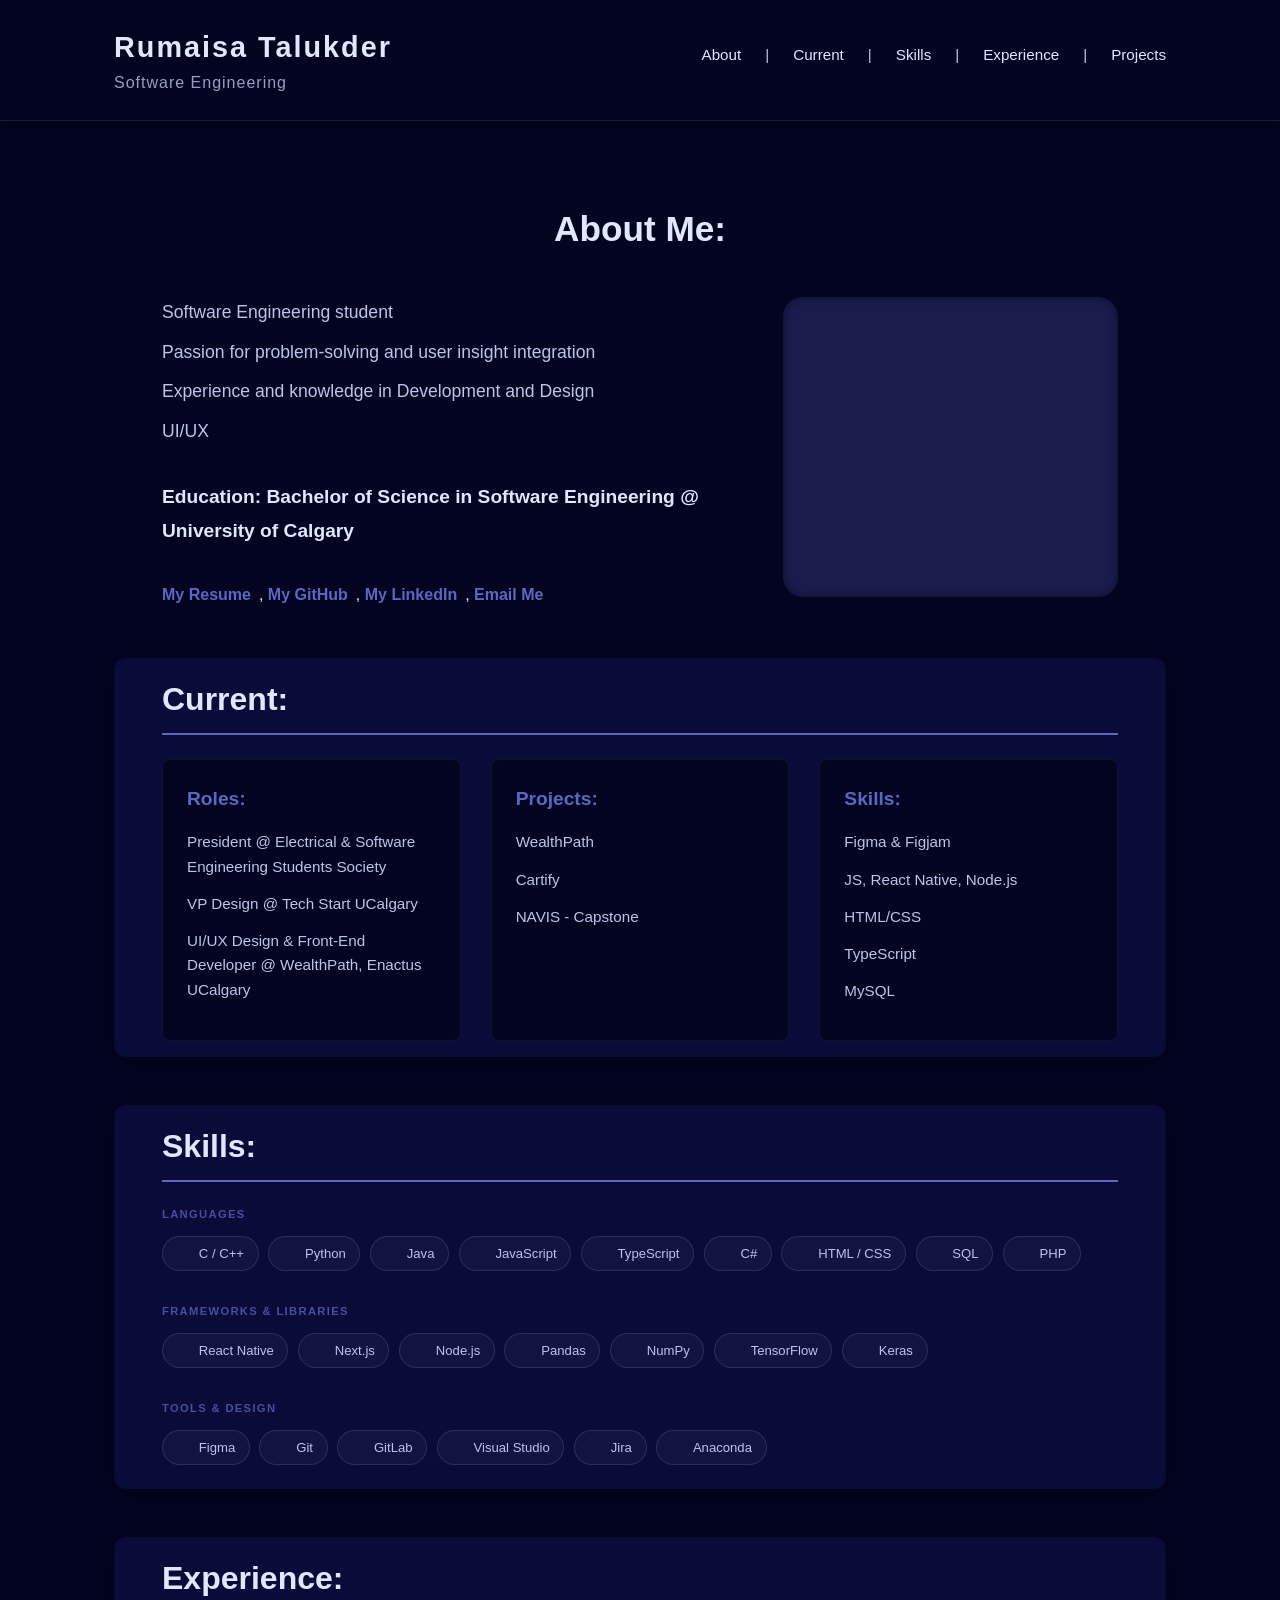
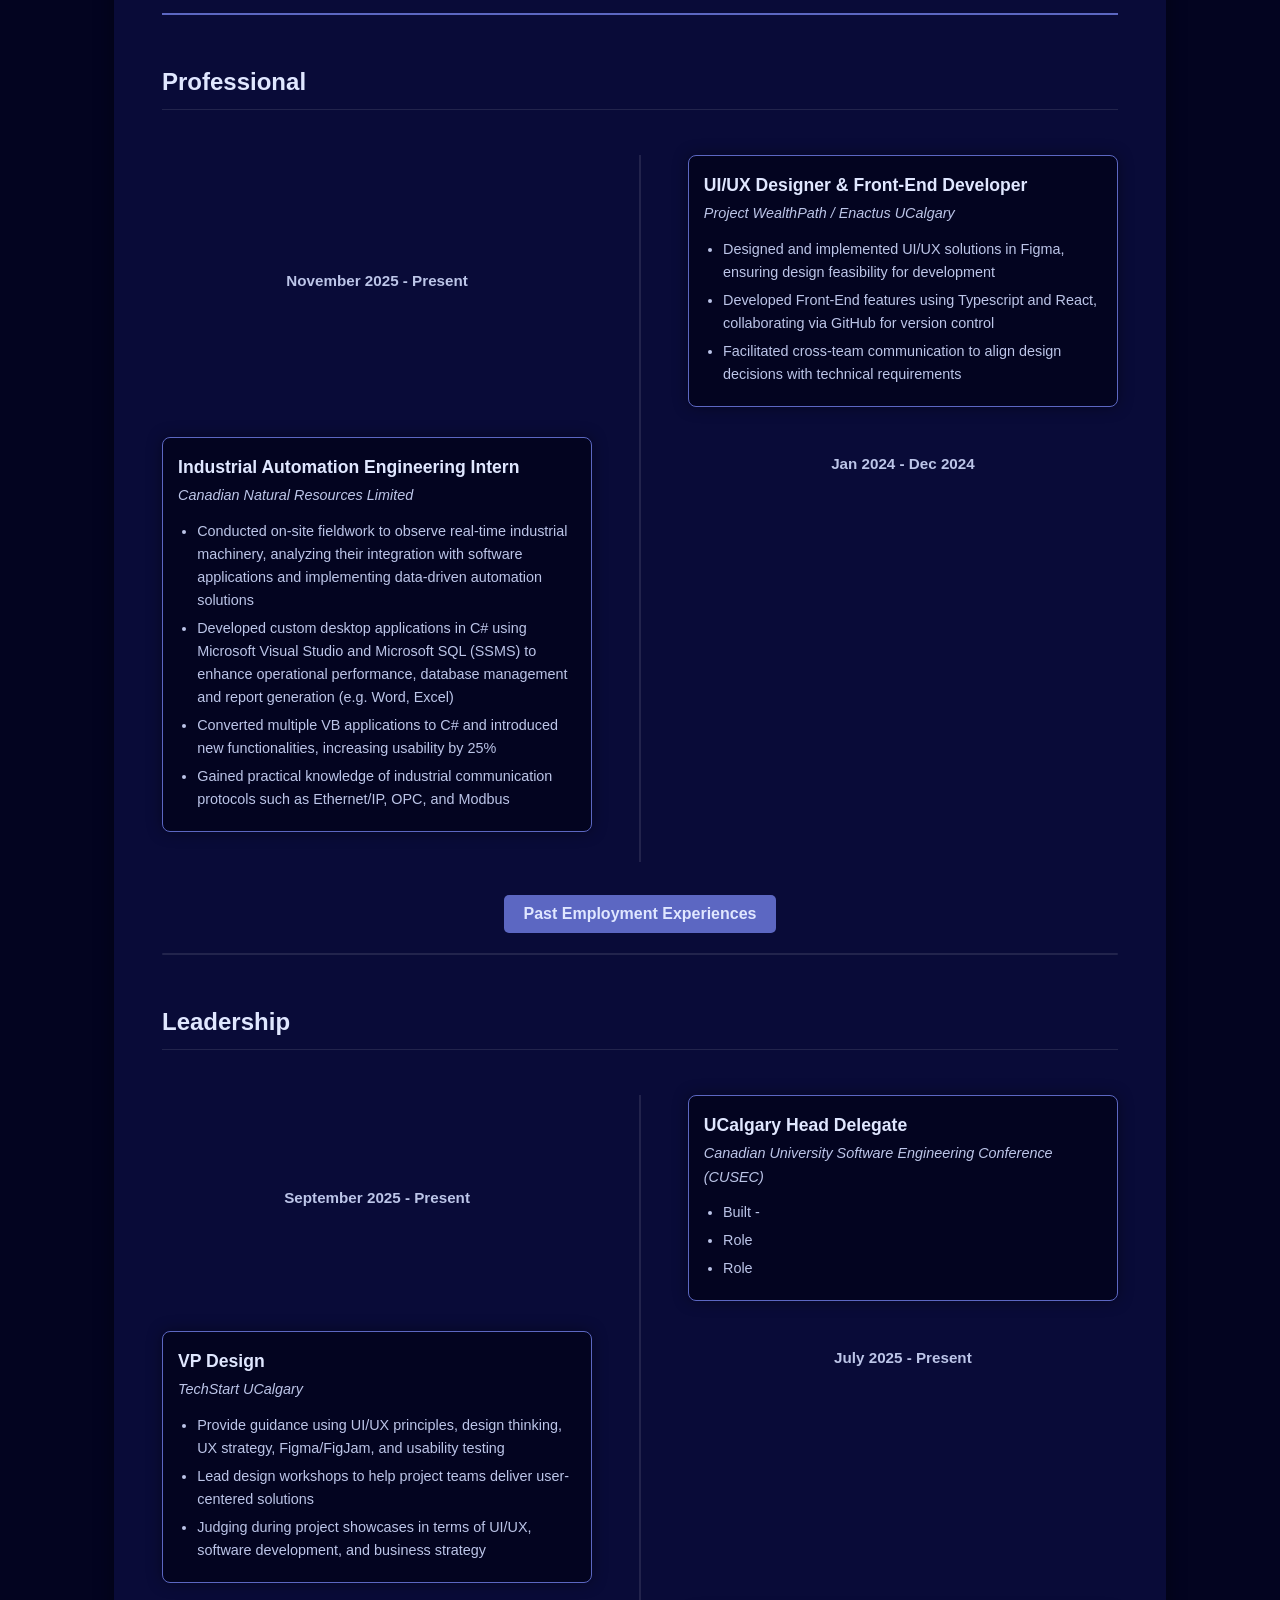
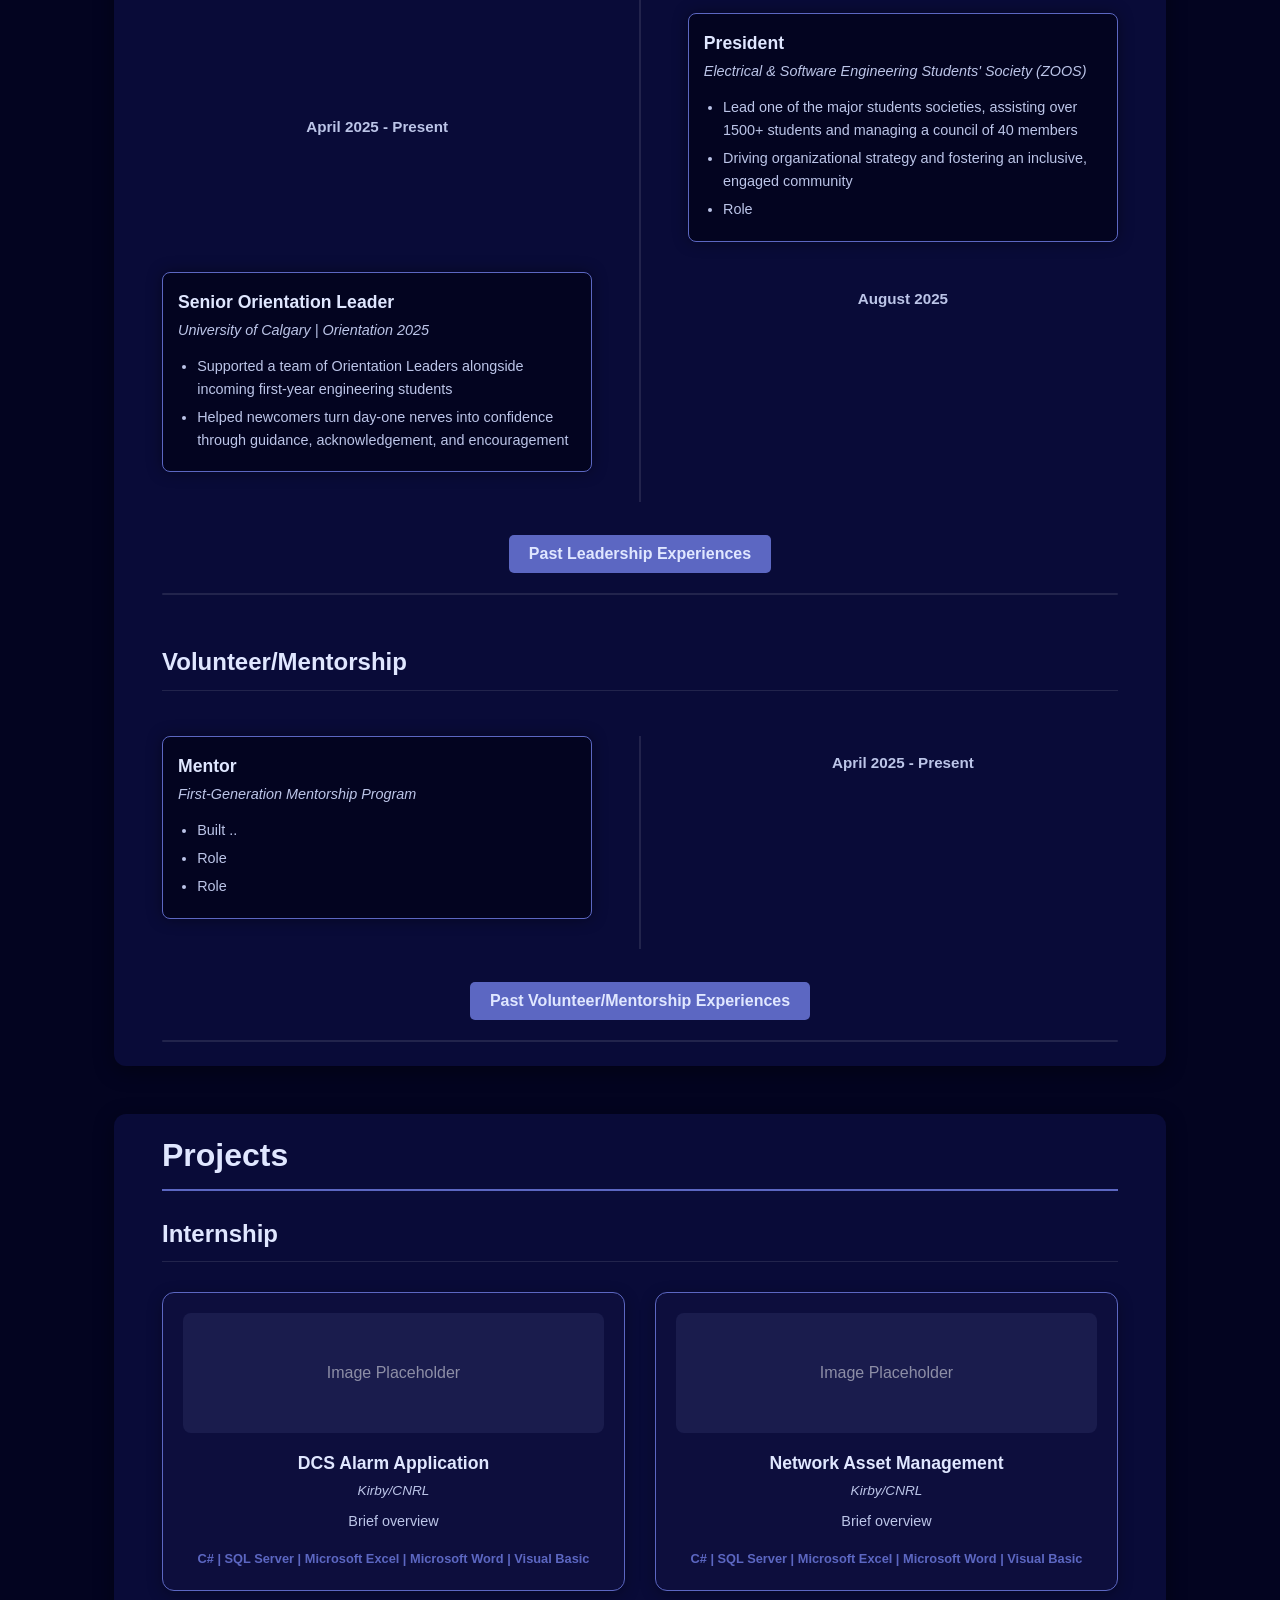
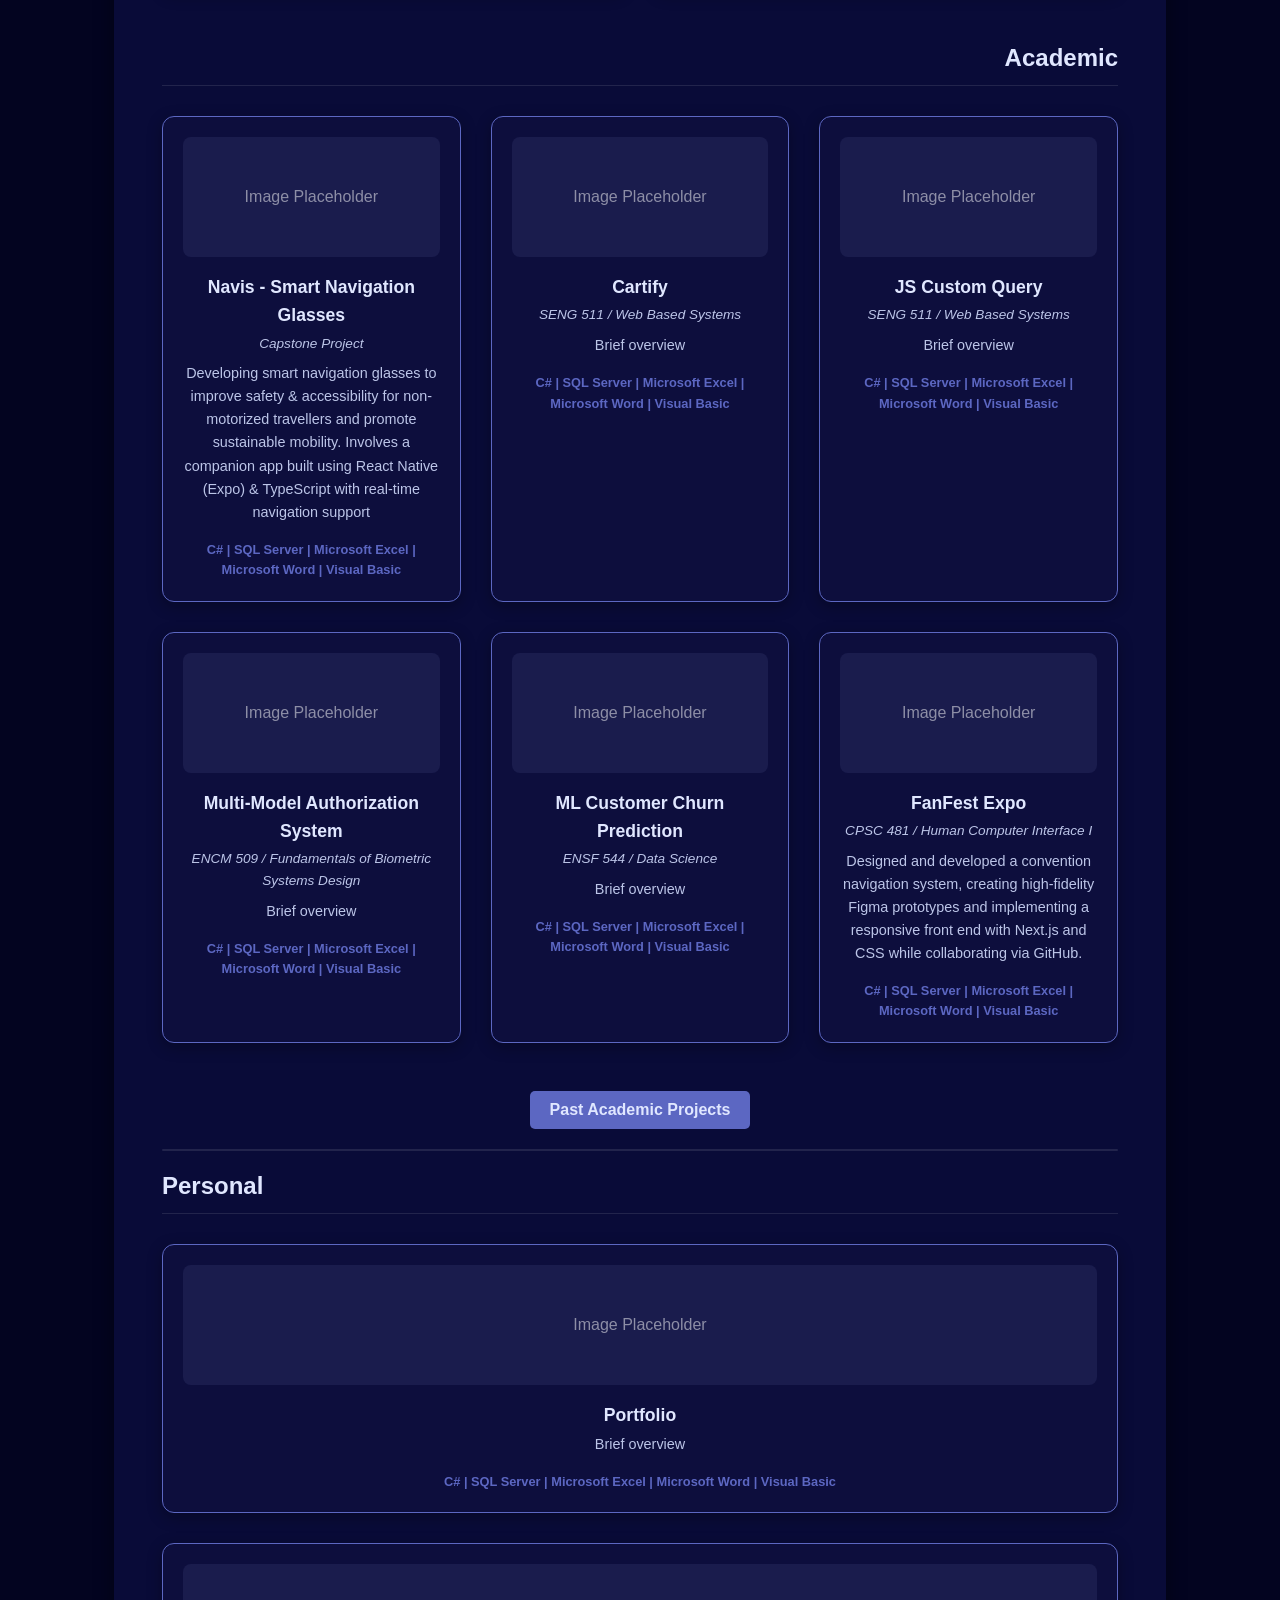
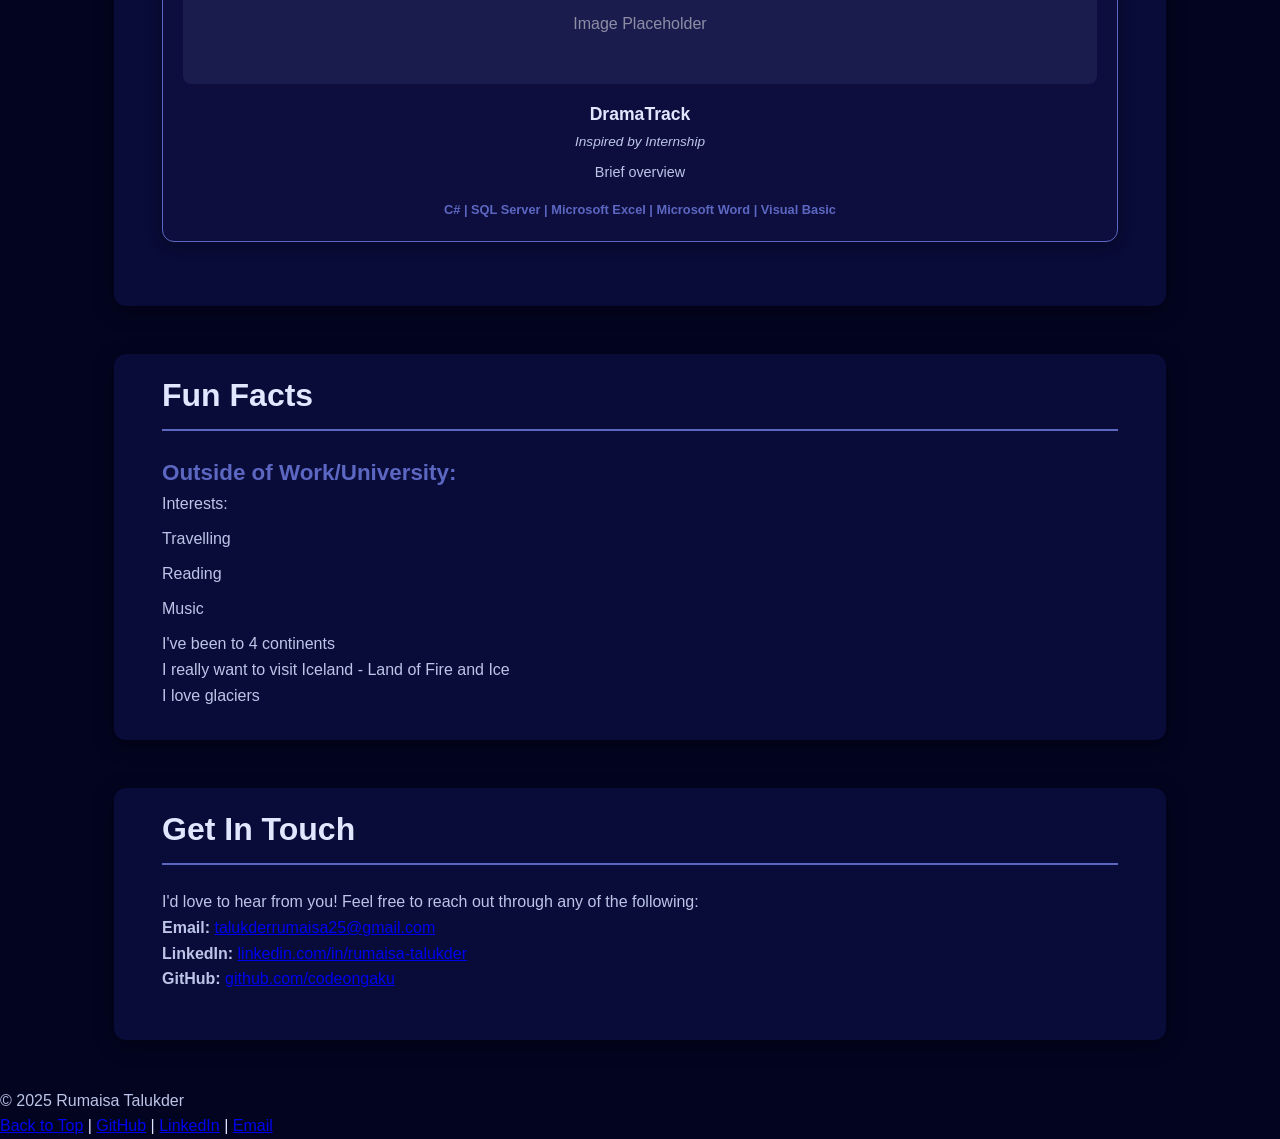
==== commit 1e72987c: "Added information, updated layout & code - Added past employment section - Updated style.css for lay" ====
--- a/portfolio-site/index.html
+++ b/portfolio-site/index.html
@@ -68,7 +68,7 @@
                     <h3>Projects:</h3>
                     <ul>
                         <li>WealthPath</li>
-                        <li>Certify</li>
+                        <li>Cartify</li>
                         <li>NAVIS - Capstone</li>
                     </ul>
                 </div>
@@ -87,31 +87,50 @@
         </section>
 
         <section id="skills" class="skills-section">
-            <h2>Skills:</h2>
-            <div class="skills-grid">
-                <div class="skill-item">[icon] C/C++</div>
-                <div class="skill-item">[icon] Python</div>
-                <div class="skill-item">[icon] Java</div>
-                <div class="skill-item">[icon] JavaScript</div>
-                <div class="skill-item">[icon] HTML | CSS</div>
-                
-                <div class="skill-item">[icon] React Native</div>
-                <div class="skill-item">[icon] C#</div>
-                <div class="skill-item">[icon] Figma</div>
-                <div class="skill-item">[icon] FigJam</div>
-                <div class="skill-item">[icon] TypeScript</div>
-                
-                <div class="skill-item">[icon] Node.js</div>
-                <div class="skill-item">[icon] Git</div>
-                <div class="skill-item">[icon] Visual Studio</div>
-                <div class="skill-item">[icon] Pandas</div>
-                <div class="skill-item">[icon] Numpy</div>
-
-                <div class="skill-item">[icon] Next.js</div>
-                <div class="skill-item">[icon] SQL</div>
-                <div class="skill-item">[icon] TensorFlow</div>
-                <div class="skill-item">[icon] Keras</div>
-            </div>
+        <h2>Skills:</h2>
+        <div class="skills-grid">
+
+            <div class="skill-category">
+            <span class="category-label">Languages</span>
+            <div class="skill-pills">
+                <div class="skill-pill"><img src="https://cdn.simpleicons.org/cplusplus/a8b2d8" class="skill-icon" alt=""><span>C / C++</span></div>
+                <div class="skill-pill"><img src="https://cdn.simpleicons.org/python/a8b2d8" class="skill-icon" alt=""><span>Python</span></div>
+                <div class="skill-pill"><img src="https://cdn.simpleicons.org/java/ED8B00" class="skill-icon" alt=""><span>Java</span></div>
+                <div class="skill-pill"><img src="https://cdn.simpleicons.org/javascript/a8b2d8" class="skill-icon" alt=""><span>JavaScript</span></div>
+                <div class="skill-pill"><img src="https://cdn.simpleicons.org/typescript/a8b2d8" class="skill-icon" alt=""><span>TypeScript</span></div>
+                <div class="skill-pill"><img src="https://cdn.simpleicons.org/dotnet/a8b2d8" class="skill-icon" alt=""><span>C#</span></div>
+                <div class="skill-pill"><img src="https://cdn.simpleicons.org/html5/a8b2d8" class="skill-icon" alt=""><span>HTML / CSS</span></div>
+                <div class="skill-pill"><img src="https://cdn.simpleicons.org/mysql/a8b2d8" class="skill-icon" alt=""><span>SQL</span></div>
+                <div class="skill-pill"><img src="https://cdn.simpleicons.org/php/a8b2d8" class="skill-icon" alt=""><span>PHP</span></div>
+            </div>
+            </div>
+
+            <div class="skill-category">
+            <span class="category-label">Frameworks & Libraries</span>
+            <div class="skill-pills">
+                <div class="skill-pill"><img src="https://cdn.simpleicons.org/react/a8b2d8" class="skill-icon" alt=""><span>React Native</span></div>
+                <div class="skill-pill"><img src="https://cdn.simpleicons.org/nextdotjs/a8b2d8" class="skill-icon" alt=""><span>Next.js</span></div>
+                <div class="skill-pill"><img src="https://cdn.simpleicons.org/nodedotjs/a8b2d8" class="skill-icon" alt=""><span>Node.js</span></div>
+                <div class="skill-pill"><img src="https://cdn.simpleicons.org/pandas/a8b2d8" class="skill-icon" alt=""><span>Pandas</span></div>
+                <div class="skill-pill"><img src="https://cdn.simpleicons.org/numpy/a8b2d8" class="skill-icon" alt=""><span>NumPy</span></div>
+                <div class="skill-pill"><img src="https://cdn.simpleicons.org/tensorflow/a8b2d8" class="skill-icon" alt=""><span>TensorFlow</span></div>
+                <div class="skill-pill"><img src="https://cdn.simpleicons.org/keras/a8b2d8" class="skill-icon" alt=""><span>Keras</span></div>
+            </div>
+            </div>
+
+            <div class="skill-category">
+            <span class="category-label">Tools & Design</span>
+            <div class="skill-pills">
+                <div class="skill-pill"><img src="https://cdn.simpleicons.org/figma/a8b2d8" class="skill-icon" alt=""><span>Figma</span></div>
+                <div class="skill-pill"><img src="https://cdn.simpleicons.org/git/a8b2d8" class="skill-icon" alt=""><span>Git</span></div>
+                <div class="skill-pill"><img src="https://cdn.simpleicons.org/gitlab/a8b2d8" class="skill-icon" alt=""><span>GitLab</span></div>
+                <div class="skill-pill"><img src="https://cdn.simpleicons.org/visualstudio/5C2D91" class="skill-icon" alt=""><span>Visual Studio</span></div>
+                <div class="skill-pill"><img src="https://cdn.simpleicons.org/Jira/a8b2d8" class="skill-icon" alt=""><span>Jira</span></div>
+                <div class="skill-pill"><img src="https://cdn.simpleicons.org/anaconda/a8b2d8" class="skill-icon" alt=""><span>Anaconda</span></div>
+            </div>
+            </div>
+
+        </div>
         </section>
 
         <section id="experience" class="experience-section">
@@ -127,10 +146,9 @@
                         <h4>UI/UX Designer & Front-End Developer</h4>
                         <p class="company">Project WealthPath / Enactus UCalgary</p>
                         <ul>
-                            <li>Built -</li>
-                            <li>Role</li>
-                            <li>Role</li>
-                            <li>Role</li>
+                            <li>Designed and implemented UI/UX solutions in Figma, ensuring design feasibility for development</li>
+                            <li>Developed Front-End features using Typescript and React, collaborating via GitHub for version control</li>
+                            <li>Facilitated cross-team communication to align design decisions with technical requirements </li>
                         </ul>
                     </div>
                 </div>
@@ -138,15 +156,52 @@
                 <div class="timeline-entry professional-entry reversed">
                     <div class="entry-content left-content">
                         <h4>Industrial Automation Engineering Intern</h4>
-                        <p class="company">Foksy [P. Lead. Major]</p>
                         <p class="company">Canadian Natural Resources Limited</p>
                         <ul>
-                            <li>Built -</li>
-                            <li>Role</li>
-                            <li>Role</li>
+                            <li>Conducted on-site fieldwork to observe real-time industrial machinery, analyzing their integration with software applications and implementing data-driven automation solutions</li>
+                            <li>Developed custom desktop applications in C# using Microsoft Visual Studio and Microsoft SQL (SSMS) to enhance operational performance, database management and report generation (e.g. Word, Excel)</li>
+                            <li>Converted multiple VB applications to C# and introduced new functionalities, increasing usability by 25%</li>
+                            <li>Gained practical knowledge of industrial communication protocols such as Ethernet/IP, OPC, and Modbus</li>
                         </ul>
                     </div>
                     <div class="entry-date right-date">Jan 2024 - Dec 2024</div>
+                </div>
+            </div>
+
+            <div class="collapse-container">
+                <button id="togglePastEmployment" class="collapse-button">Past Employment Experiences</button>
+                <div id="past-employment-content" class="past-employment-content hidden">
+                    <h3 class="collapsed-title">Past Employment Experiences</h3>
+
+                    <div class="timeline-container .past-experience-timeline">
+                        <hr>
+                        
+                        <div class="timeline-entry leadership-entry">
+                            <div class="entry-date left-date">Dec 2022 - Dec 2023</div>
+                            <div class="entry-content right-content">
+                                <h4>Shift Supervisor</h4>
+                                <p class="company">Tim Hortons</p>
+                                <ul>
+                                    <li>Led and supervised a multi-cultural team, optimizing workflows for peak efficiency and customer satisfaction</li>
+                                    <li>Simultaneously carried out various roles whilst overseeing operations and team efficiency</li>
+                                    <li>Effectively managed inventory levels, minimizing waste and ensuring product availability while coordinating with suppliers for timely restocking</li>
+                                </ul>
+                            </div>
+                        </div>
+
+                        <div class="timeline-entry leadership-entry reversed">
+                            <div class="entry-content left-content">
+                                <h4>VP Academic</h4>
+                                <p class="company">NoxBit Digital</p>
+                                <ul>
+                                    <li>Collaborated with the Electrical and Software Engineering Department and professors</li>
+                                    <li>Organized and executed various academic and professional events, such as the Internship Panel</li>
+                                    <li>Gathered and analyzed feedback from students to enhance their academic experience and performance, discussing with departments and/or professors when required</li>
+                                </ul>
+                            </div>
+                            <div class="entry-date right-date">April 2022 - May 2023</div>
+                        </div>
+                    </div>
                 </div>
             </div>
 
@@ -172,9 +227,9 @@
                         <h4>VP Design</h4>
                         <p class="company">TechStart UCalgary</p>
                         <ul>
-                            <li>Built -</li>
-                            <li>Role</li>
-                            <li>Role</li>
+                            <li>Provide guidance using UI/UX principles, design thinking, UX strategy, Figma/FigJam, and usability testing</li>
+                            <li>Lead design workshops to help project teams deliver user-centered solutions</li>
+                            <li>Judging during project showcases in terms of UI/UX, software development, and business strategy</li>
                         </ul>
                     </div>
                     <div class="entry-date right-date">July 2025 - Present</div>
@@ -186,8 +241,8 @@
                         <h4>President</h4>
                         <p class="company">Electrical & Software Engineering Students' Society (ZOOS)</p>
                         <ul>
-                            <li>Built -</li>
-                            <li>Role</li>
+                            <li>Lead one of the major students societies, assisting over 1500+ students and managing a council of 40 members</li>
+                            <li>Driving organizational strategy and fostering an inclusive, engaged community</li>
                             <li>Role</li>
                         </ul>
                     </div>
@@ -198,9 +253,8 @@
                         <h4>Senior Orientation Leader</h4>
                         <p class="company">University of Calgary | Orientation 2025</p>
                         <ul>
-                            <li>Built -</li>
-                            <li>Role</li>
-                            <li>Role</li>
+                            <li>Supported a team of Orientation Leaders alongside incoming first-year engineering students</li>
+                            <li>Helped newcomers turn day-one nerves into confidence through guidance, acknowledgement, and encouragement</li>
                         </ul>
                     </div>
                     <div class="entry-date right-date">August 2025</div>
@@ -212,19 +266,18 @@
                 <div id="past-leadership-content" class="past-leadership-content hidden">
                     <h3 class="collapsed-title">Past Leadership Experiences</h3>
 
-                    <div class="timeline-container past-leadership-timeline">
+                    <div class="timeline-container .past-experience-timeline">
                         <hr>
                         
                         <div class="timeline-entry leadership-entry">
                             <div class="entry-date left-date">April 2022 - May 2023</div>
                             <div class="entry-content right-content">
                                 <h4>VP Schools</h4>
-                                <p class="company">Rebegah UCalgary</p>
-                                <ul>
-                                    <li>Built -</li>
-                                    <li>Role</li>
-                                    <li>Role</li>
-                                    <li>Role</li>
+                                <p class="company">Robogals UCalgary</p>
+                                <ul>
+                                    <li>Liaised with libraries and schools in Calgary to arrange technical workshops and activities designed to encourage youths into STEM</li>
+                                    <li>Facilitated event registration and collected feedback from students' guardians and instructors</li>
+                                    <li>Attended workshops and volunteered to assist participants in their projects</li>
                                 </ul>
                             </div>
                         </div>
@@ -234,10 +287,9 @@
                                 <h4>VP Academic</h4>
                                 <p class="company">Electrical & Software Engineering Students' Society (ZOO)</p>
                                 <ul>
-                                    <li>Built -</li>
-                                    <li>Role</li>
-                                    <li>Role</li>
-                                    <li>Role</li>
+                                    <li>Collaborated with the Electrical and Software Engineering Department and professors</li>
+                                    <li>Organized and executed various academic and professional events, such as the Internship Panel</li>
+                                    <li>Gathered and analyzed feedback from students to enhance their academic experience and performance, discussing with departments and/or professors when required</li>
                                 </ul>
                             </div>
                             <div class="entry-date right-date">April 2022 - May 2023</div>
@@ -269,7 +321,7 @@
                 <div id="past-volunteer-content" class="past-leadership-content hidden">
                     <h3 class="collapsed-title">Past Volunteer/Mentorship Experiences</h3>
 
-                    <div class="timeline-container past-volunteer-timeline">
+                    <div class="timeline-container .past-experience-timeline">
                         <hr>
                         
                         <div class="timeline-entry volunteer-entry">
@@ -278,9 +330,9 @@
                                 <h4>English Teaching Mentor</h4>
                                 <p class="company">Edu.Dialect</p>
                                 <ul>
-                                    <li>Built ..</li>
-                                    <li>Role</li>
-                                    <li>Role</li>
+                                    <li>Worked with my student over a series of sessions to assist them in improving their English communication skills</li>
+                                    <li>Aspects include but is not limited to pronunciation, grammatical accuracy, and written skills</li>
+                                    <li>Provided valuable advice and strategies for self-improvement, and motivated to put in further effort in learning non-native languages</li>
                                 </ul>
                             </div>
                         </div>
@@ -288,10 +340,11 @@
                         <div class="timeline-entry volunteer-entry reversed">
                             <div class="entry-content left-content">
                                 <h4>Orientation Leader</h4>
-                                <p class="company">GPS Mentorship Program (Prev. ISS Mentorship Program)</p>
-                                <ul>
-                                    <li>Built ..</li>
-                                    <li>Role</li>
+                                <p class="company">University of Calgary</p>
+                                <ul>
+                                    <li>Worked together with my team to welcome groups of incoming students through two days of Fall Orientation</li>
+                                    <li>Provided knowledge and personal experiences to ensure they have a smooth transition into university life</li>
+                                    <li>Responded to queries and guided students to helpful or necessary resources</li>
                                 </ul>
                             </div>
                             <div class="entry-date right-date multi-date">
@@ -306,9 +359,9 @@
                                 <h4>Mentor</h4>
                                 <p class="company">GPS Mentorship Program (Prev. ISS Mentorship Program)</p>
                                 <ul>
-                                    <li>Built ..</li>
-                                    <li>Role</li>
-                                    <li>Role</li>
+                                    <li>Supported new and current international students, responded to their queries, and guided them to helpful resources</li>
+                                    <li>Provided peer advice regarding studies at the University of Calgary and adapting to life in Calgary</li>
+                                    <li>Shared relevant personal experiences and attended events with my mentee(s) to enhance our mentor-mentee bond</li>
                                 </ul>
                             </div>
                         </div>
@@ -353,9 +406,9 @@
                     
                     <div class="project-card">
                         <div class="project-image-placeholder">Image Placeholder</div>
-                        <h4>Capstone Project</h4>
-                        <p class="project-source">Ethos</p>
-                        <p class="project-summary">Brief overview</p>
+                        <h4>Navis - Smart Navigation Glasses</h4>
+                        <p class="project-source">Capstone Project</p>
+                        <p class="project-summary">Developing smart navigation glasses to improve safety & accessibility for non-motorized travellers and promote sustainable mobility. Involves a companion app built using React Native (Expo) & TypeScript with real-time navigation support</p>
                         <p class="project-tech">C# | SQL Server | Microsoft Excel | Microsoft Word | Visual Basic</p>
                     </div>
 
@@ -395,7 +448,7 @@
                         <div class="project-image-placeholder">Image Placeholder</div>
                         <h4>FanFest Expo</h4>
                         <p class="project-source">CPSC 481 / Human Computer Interface I</p>
-                        <p class="project-summary">Brief overview</p>
+                        <p class="project-summary">Designed and developed a convention navigation system, creating high-fidelity Figma prototypes and implementing a responsive front end with Next.js and CSS while collaborating via GitHub.</p>
                         <p class="project-tech">C# | SQL Server | Microsoft Excel | Microsoft Word | Visual Basic</p>
                     </div>
                 </div>
@@ -407,7 +460,14 @@
                     <h3 class="collapsed-title">Past Academic Projects</h3>
                     
                     <div class="projects-grid past-academic-grid">
-                        
+                        <div class="project-card">
+                            <div class="project-image-placeholder">Image Placeholder</div>
+                            <h4>Web Proxy</h4>
+                            <p class="project-source">CPSC 441 / Computer Networks - Network Protocols</p>
+                            <p class="project-summary">Developed a content-filtering HTTP proxy server in C++ on WSL for intercepting and modifying web traffic in real-time, implementing regex-based text replacement and image manipulation</p>
+                            <p class="project-tech">C# | SQL Server | Microsoft Excel | Microsoft Word | Visual Basic</p>
+                        </div>
+
                         <div class="project-card">
                             <div class="project-image-placeholder">Image Placeholder</div>
                             <h4>Media Shelf</h4>
@@ -460,7 +520,7 @@
             </div>
         </section>
         
-<section id="fun-facts" class="fun-facts-section">
+        <section id="fun-facts" class="fun-facts-section">
             <h2>Fun Facts</h2>
             <div class="fun-facts-content">
                 <h3>Outside of Work/University:</h3>
@@ -496,7 +556,7 @@
     </main>
 
     <footer>
-        <p>&copy; 2025 Rumaisa Talukder. Built with HTML, CSS, and JavaScript.</p>
+        <p>&copy; 2025 Rumaisa Talukder</p>
         <div class="footer-links">
             <a href="#about">Back to Top</a> |
             <a href="https://github.com/codeongaku" target="_blank">GitHub</a> |
--- a/portfolio-site/public/style.css
+++ b/portfolio-site/public/style.css
@@ -140,12 +140,11 @@
 
 
 /* --- ABOUT ME SECTION --- */
-
 .about-hero {
     background: none; /* Make this section transparent against the body */
     box-shadow: none;
-    padding-top: 5rem;
-    padding-bottom: 5rem;
+    padding-top: 2rem;
+    padding-bottom: 3rem;
     margin-bottom: 0;
 }
 
@@ -213,8 +212,8 @@
 /* --- CURRENT SECTION (Roles, Projects, Skills) --- */
 
 .current-section {
-    padding-top: 2rem;
-    padding-bottom: 2rem;
+    padding-top: 1rem;
+    padding-bottom: 1rem;
 }
 
 .current-grid {
@@ -246,35 +245,84 @@
 /* --- SKILLS SECTION --- */
 
 .skills-section {
-    padding-bottom: 2rem;
+    padding-top: 1rem;
+    padding-bottom: 1.5rem;
+}
+
+.skills-section h2 {
+  margin-bottom: 1.5rem;
 }
 
 .skills-grid {
-    display: grid;
-    /* 5 columns, matching the mockup layout */
-    grid-template-columns: repeat(5, 1fr); 
-    gap: 15px 30px;
-    padding: 1rem 0;
-    text-align: center;
-}
-
-.skill-item {
-    font-size: 0.9rem;
-    color: var(--secondary-text);
-    font-weight: 300;
-}
-
-.skill-item [icon] {
-    display: block;
-    font-size: 1.8rem;
-    margin-bottom: 0.3rem;
-    color: var(--accent-color); /* Highlight the icon placeholder */
+  display: flex;
+  flex-direction: column;
+  gap: 2rem;
+}
+
+.skill-category {
+  opacity: 0;
+  transform: translateY(18px);
+  animation: skillFadeIn 0.55s ease forwards;
+}
+.skill-category:nth-child(1) { animation-delay: 0.1s; }
+.skill-category:nth-child(2) { animation-delay: 0.25s; }
+.skill-category:nth-child(3) { animation-delay: 0.4s; }
+
+@keyframes skillFadeIn {
+  to { opacity: 1; transform: translateY(0); }
+}
+
+.category-label {
+  display: block;
+  font-size: 0.7rem;
+  letter-spacing: 0.12em;
+  text-transform: uppercase;
+  color: var(--accent-color, #7b8cde);
+  margin-bottom: 0.75rem;
+  font-weight: 600;
+  opacity: 0.75;
+}
+
+.skill-pills {
+  display: flex;
+  flex-wrap: wrap;
+  gap: 0.6rem;
+}
+
+.skill-pill {
+  display: inline-flex;
+  align-items: center;
+  gap: 0.45rem;
+  padding: 0.38rem 0.85rem;
+  border-radius: 999px;
+  border: 1px solid rgba(168, 178, 216, 0.18);
+  background: rgba(168, 178, 216, 0.05);
+  color: var(--secondary-text, #a8b2d8);
+  font-size: 0.82rem;
+  font-weight: 400;
+  cursor: default;
+  transition: background 0.2s ease, border-color 0.2s ease, color 0.2s ease, box-shadow 0.2s ease;
+}
+
+.skill-pill:hover {
+  background: rgba(168, 178, 216, 0.12);
+  border-color: rgba(168, 178, 216, 0.45);
+  color: #dce3f7;
+  box-shadow: 0 0 12px rgba(168, 178, 216, 0.15);
+}
+
+.skill-icon {
+  width: 15px;
+  height: 15px;
+  object-fit: contain;
+  flex-shrink: 0;
 }
 
 /* --- EXPERIENCE SECTION: Timeline Styling --- */
 
 .experience-section {
-    padding-top: 2rem;
+    padding-top: 1rem;
+    padding-bottom: 1.5rem;
 }
 
 .experience-section h2 {
@@ -365,7 +413,7 @@
     display: flex;
     align-items: center;
     font-weight: 600;
-    color: var(--accent-color);
+    color: var(--secondary-text);
     font-size: 0.95rem;
     padding: 15px;
 }
@@ -406,6 +454,35 @@
 }
 
 /* --- COLLAPSIBLE BUTTON STYLING --- */
+.past-employment-content {
+    margin-top: 20px;
+    /* Removed padding here as the timeline entries handle padding */
+    background-color: var(--secondary-bg);
+    border-radius: 8px;
+    border: 1px solid rgba(255, 255, 255, 0.1);
+    
+    /* Used for the JavaScript toggle effect */
+    overflow: hidden; 
+    max-height: 0;
+    transition: max-height 0.5s ease-out;
+}
+
+.past-employment-content.active {
+    max-height: 1000px; /* Increased max-height to ensure content fits */
+    transition: max-height 0.5s ease-in;
+}
+
+.past-employment-content .collapsed-title {
+    color: var(--primary-text);
+    font-size: 1.5rem;
+    font-weight: 600;
+    text-align: center;
+    padding: 1rem 0;
+    margin-bottom: 1rem;
+    /* Mimics the blue bar on the mockup */
+    background-color: #0d0e3d; 
+}
+
 .past-leadership-content {
     margin-top: 20px;
     /* Removed padding here as the timeline entries handle padding */
@@ -435,16 +512,11 @@
     background-color: #0d0e3d; 
 }
 
-.past-volunteer-timeline {
+/* Ensure the timeline inside the collapsed section looks correct */
+.past-experience-timeline {
     /* Inherits from .timeline-container */
     margin-top: 0;
     padding: 1rem 0; 
-}
-
-/* Ensure the timeline inside the collapsed section looks correct */
-.past-leadership-timeline {
-    margin-top: 0;
-    padding: 1rem 0; /* Add internal padding to the content wrapper */
 }
 
 .past-leadership-timeline hr {
@@ -457,7 +529,7 @@
     display: flex;
     align-items: center;
     font-weight: 600;
-    color: var(--accent-color);
+    color: var(--secondary-text);
     font-size: 0.95rem;
     padding: 15px;
     /* Default direction for single dates */
@@ -590,8 +662,8 @@
 /* --- PROJECTS SECTION --- */
 
 .projects-section {
-    padding-top: 2rem;
-    padding-bottom: 2rem;
+    padding-top: 1rem;
+    padding-bottom: 1rem;
 }
 
 .project-category {
@@ -720,4 +792,22 @@
         margin-left: auto;
         margin-right: auto;
     }
+}
+
+/* --- FUN FACTS SECTION --- */
+
+.fun-facts-section {
+    padding-top: 1rem;
+    padding-bottom: 1rem;
+}
+
+.fun-facts-content {
+    margin-bottom: 1rem;
+}
+
+/* --- CONTACT SECTION --- */
+
+.contact-section {
+    padding-top: 1rem;
+    padding-bottom: 1/5rem;
 }
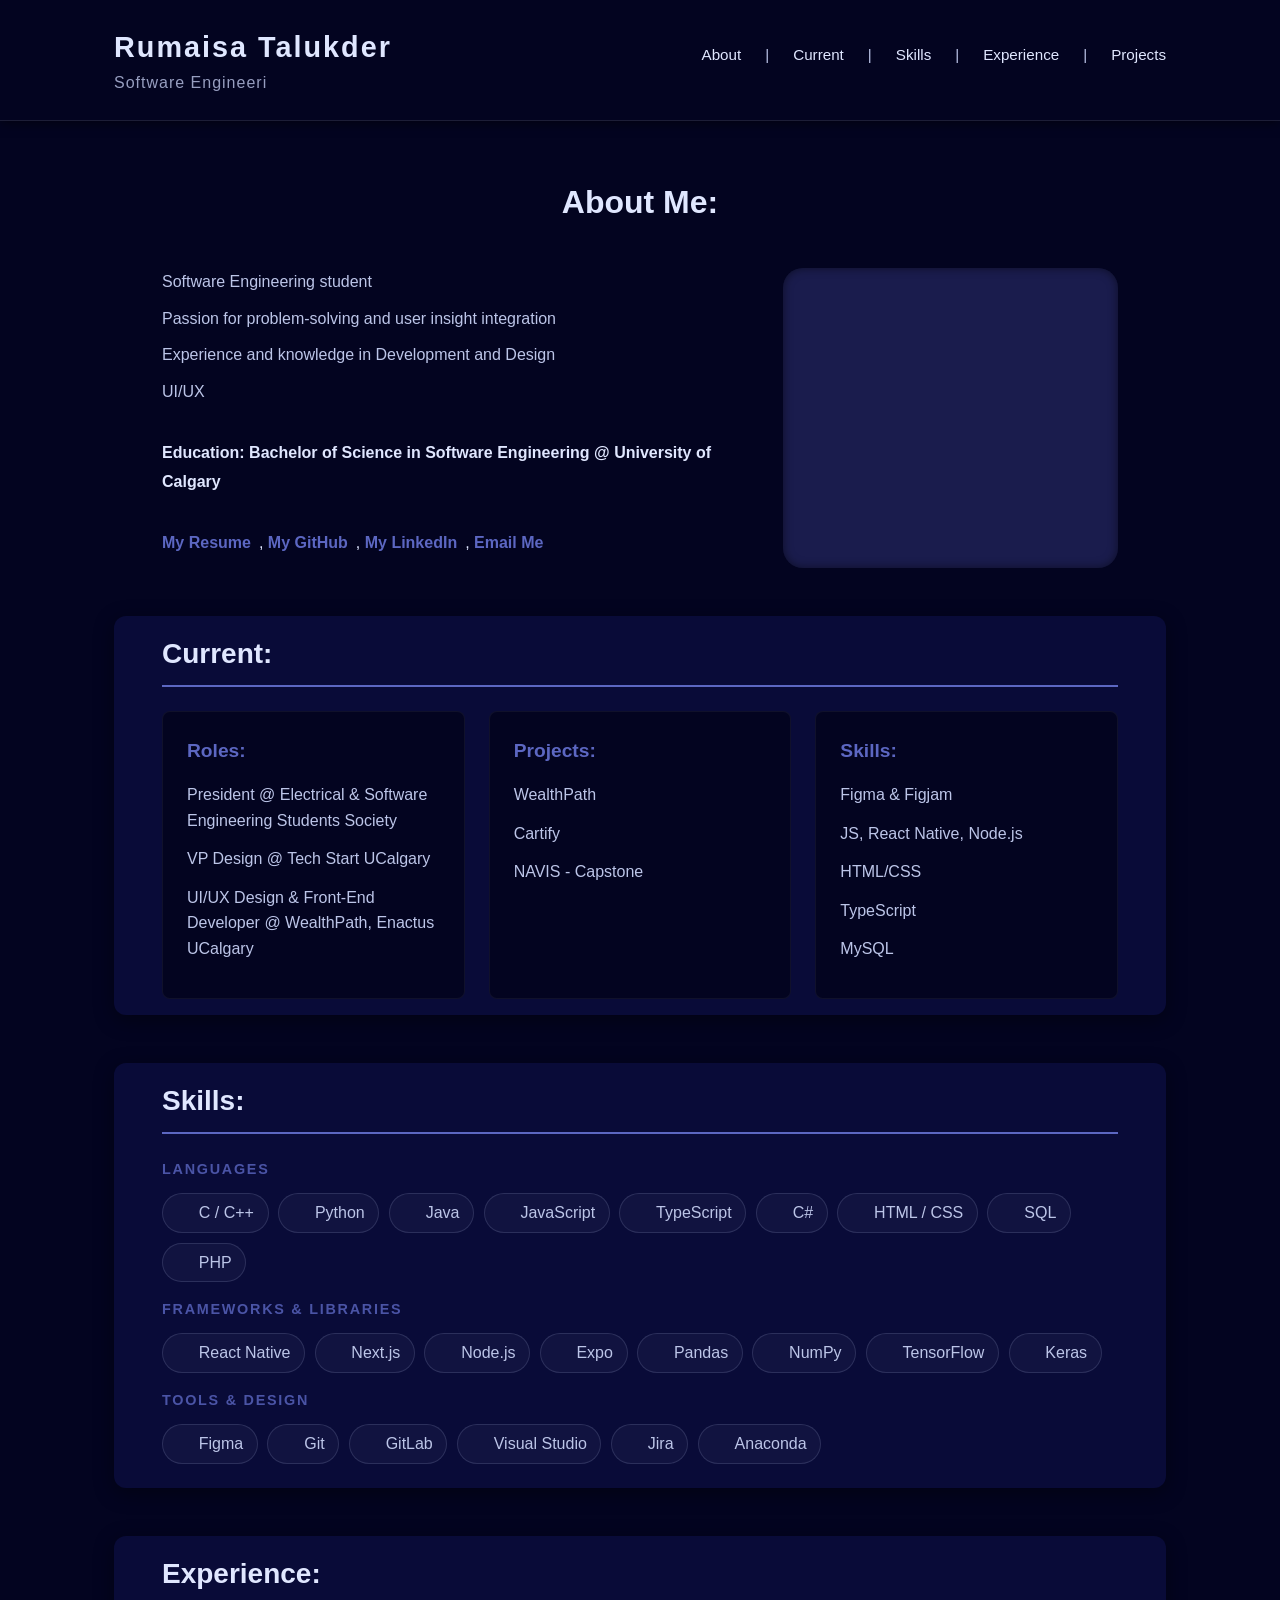
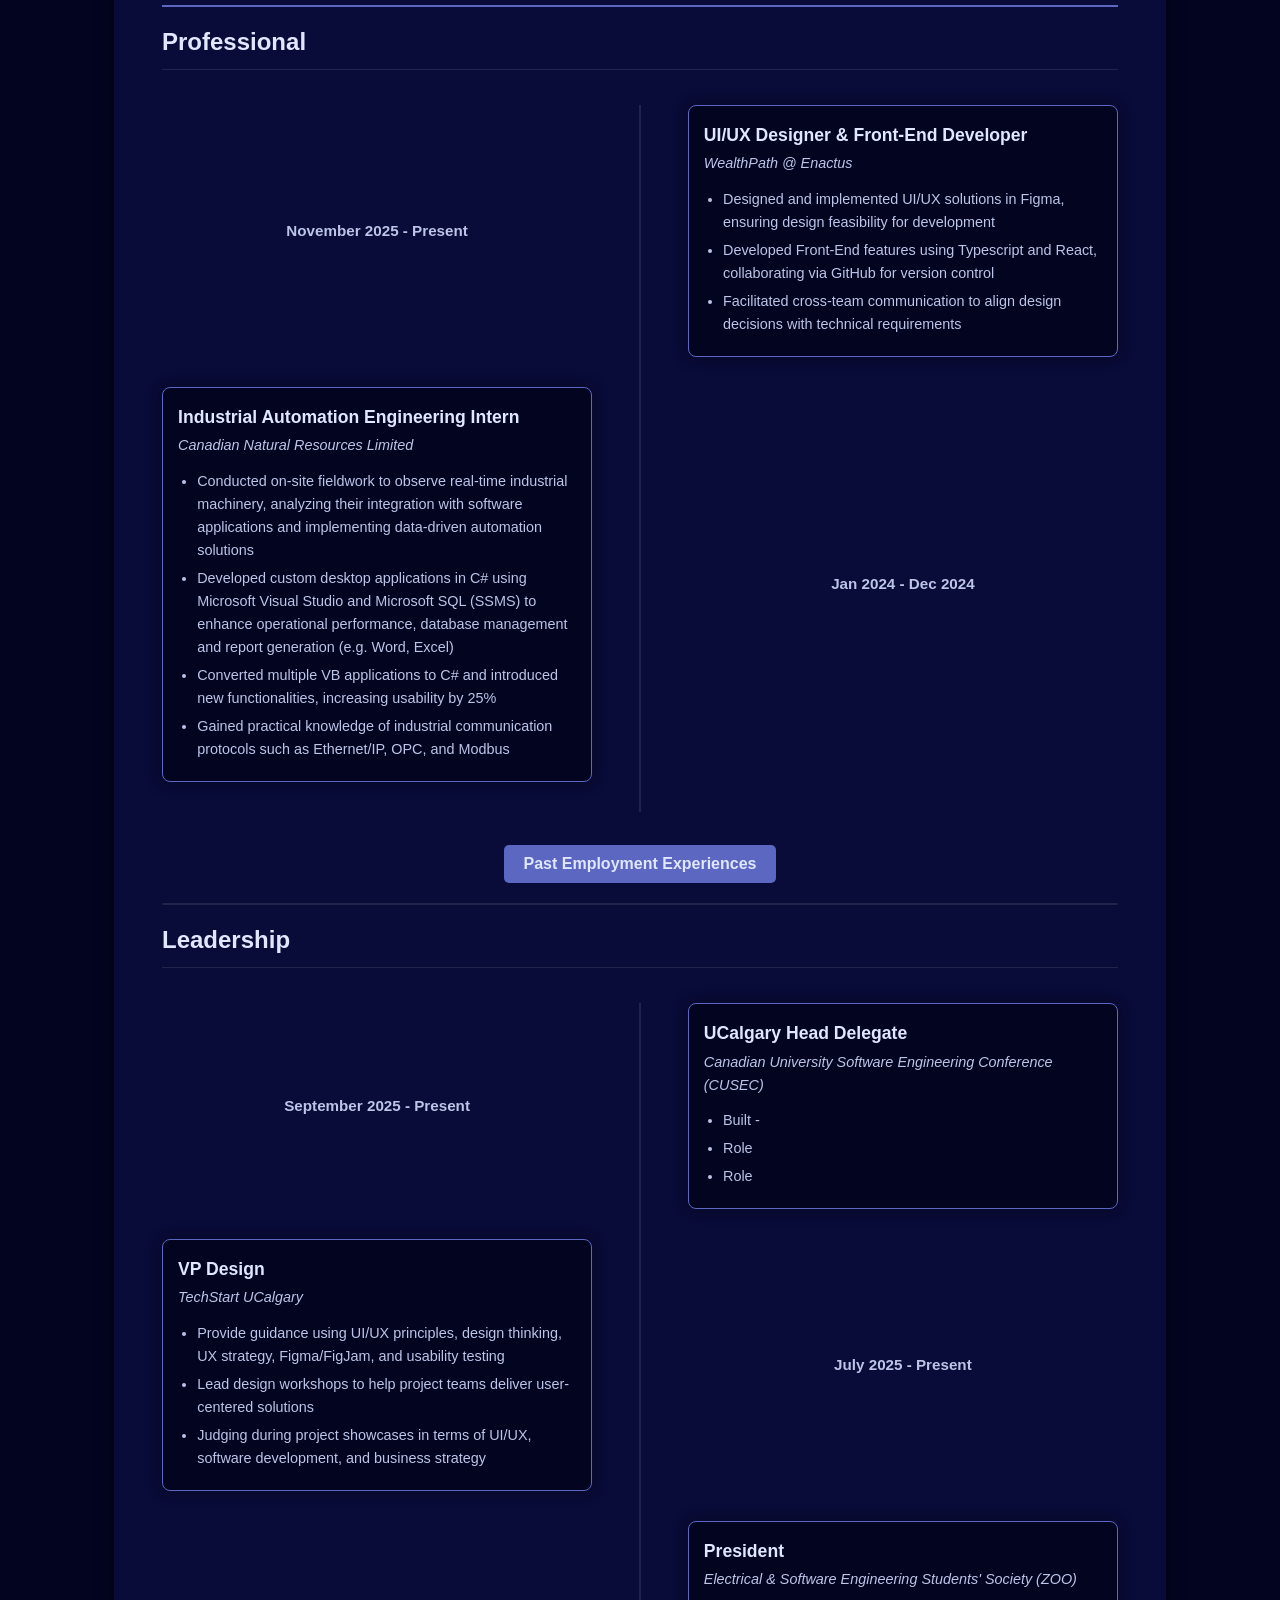
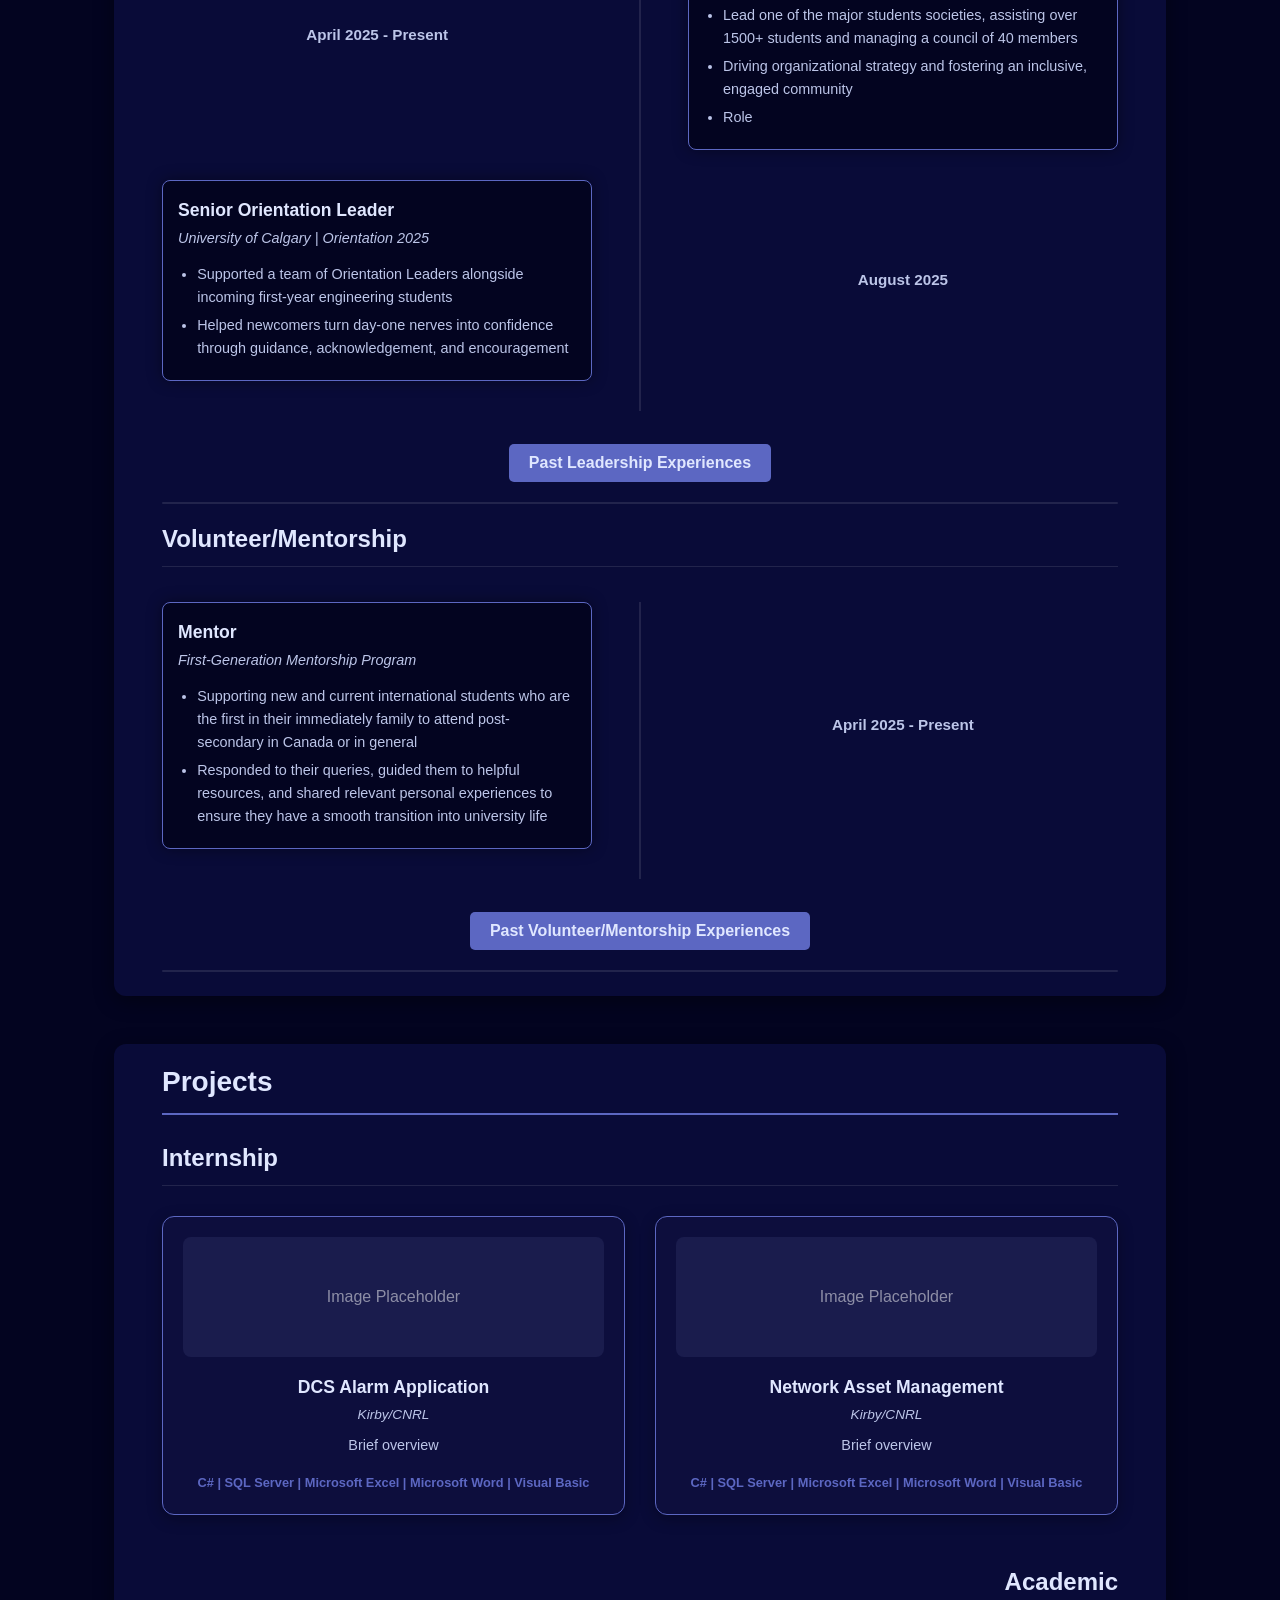
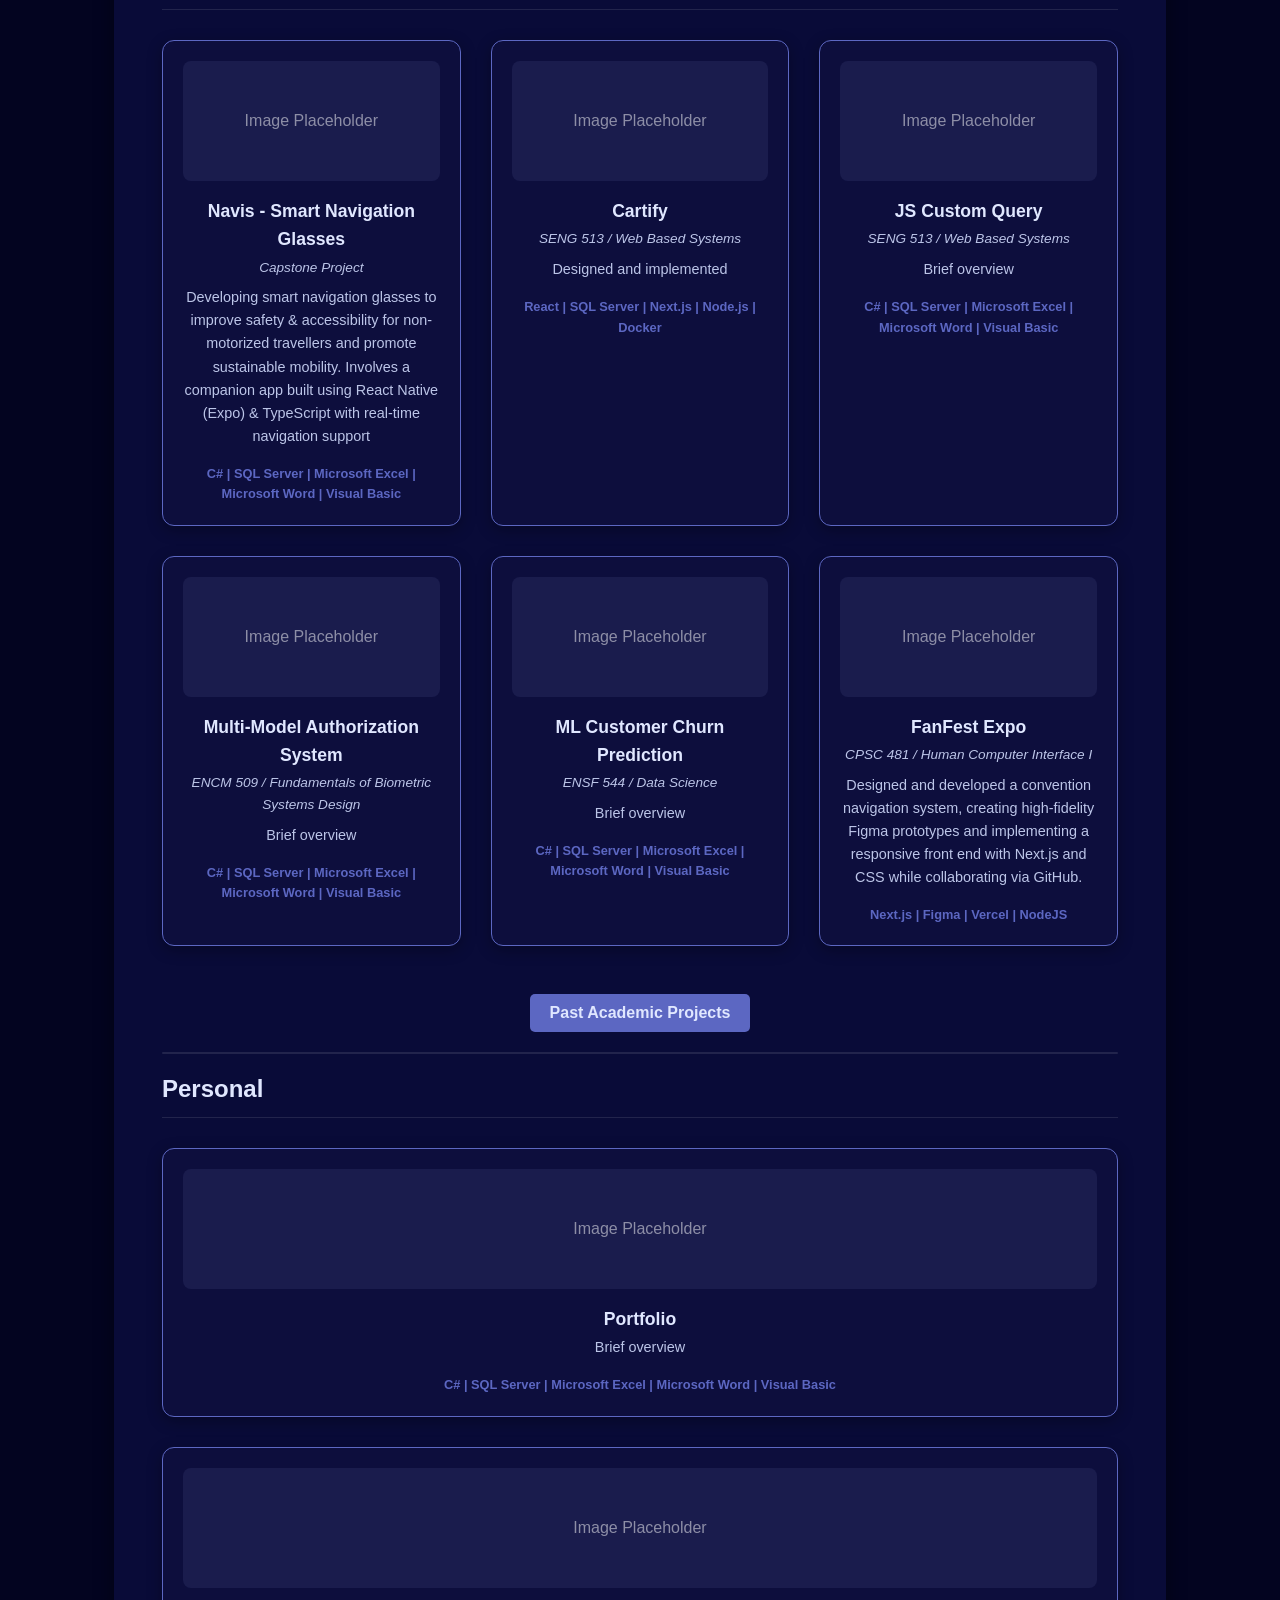
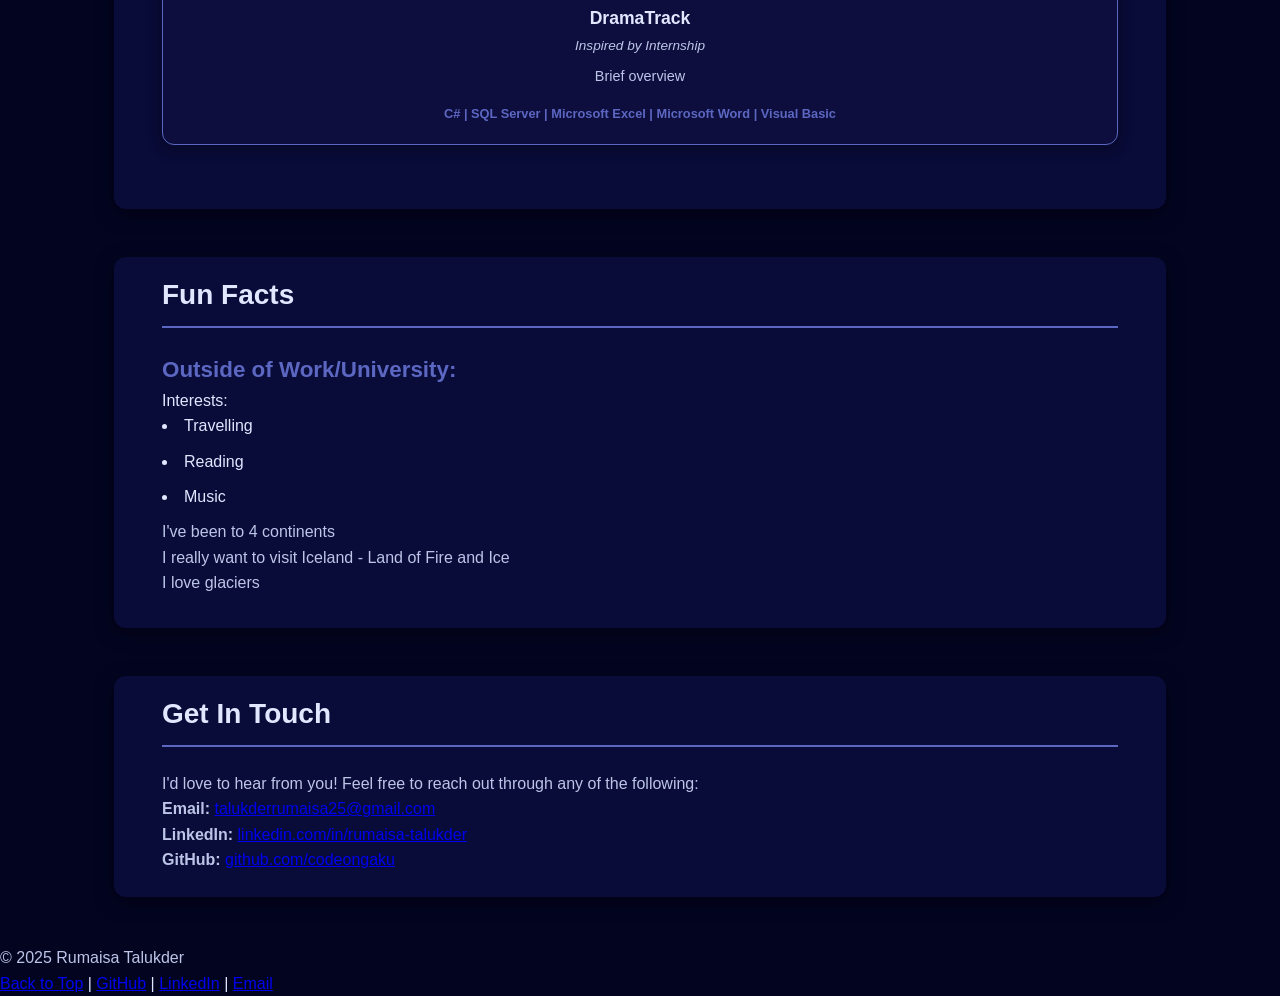
==== commit ea0b11e2: "Updated layout, added info, fixed bugs - Updated layout & section sizing and alignments - Fixed time" ====
--- a/portfolio-site/index.html
+++ b/portfolio-site/index.html
@@ -89,13 +89,13 @@
         <section id="skills" class="skills-section">
         <h2>Skills:</h2>
         <div class="skills-grid">
-
+            <!-- Java & VSCode logos not on simpleicons -->
             <div class="skill-category">
             <span class="category-label">Languages</span>
             <div class="skill-pills">
                 <div class="skill-pill"><img src="https://cdn.simpleicons.org/cplusplus/a8b2d8" class="skill-icon" alt=""><span>C / C++</span></div>
                 <div class="skill-pill"><img src="https://cdn.simpleicons.org/python/a8b2d8" class="skill-icon" alt=""><span>Python</span></div>
-                <div class="skill-pill"><img src="https://cdn.simpleicons.org/java/ED8B00" class="skill-icon" alt=""><span>Java</span></div>
+                <div class="skill-pill"><img src="" class="skill-icon" alt=""><span>Java</span></div>
                 <div class="skill-pill"><img src="https://cdn.simpleicons.org/javascript/a8b2d8" class="skill-icon" alt=""><span>JavaScript</span></div>
                 <div class="skill-pill"><img src="https://cdn.simpleicons.org/typescript/a8b2d8" class="skill-icon" alt=""><span>TypeScript</span></div>
                 <div class="skill-pill"><img src="https://cdn.simpleicons.org/dotnet/a8b2d8" class="skill-icon" alt=""><span>C#</span></div>
@@ -111,6 +111,7 @@
                 <div class="skill-pill"><img src="https://cdn.simpleicons.org/react/a8b2d8" class="skill-icon" alt=""><span>React Native</span></div>
                 <div class="skill-pill"><img src="https://cdn.simpleicons.org/nextdotjs/a8b2d8" class="skill-icon" alt=""><span>Next.js</span></div>
                 <div class="skill-pill"><img src="https://cdn.simpleicons.org/nodedotjs/a8b2d8" class="skill-icon" alt=""><span>Node.js</span></div>
+                <div class="skill-pill"><img src="https://cdn.simpleicons.org/expo/a8b2d8" class="skill-icon" alt=""><span>Expo</span></div>
                 <div class="skill-pill"><img src="https://cdn.simpleicons.org/pandas/a8b2d8" class="skill-icon" alt=""><span>Pandas</span></div>
                 <div class="skill-pill"><img src="https://cdn.simpleicons.org/numpy/a8b2d8" class="skill-icon" alt=""><span>NumPy</span></div>
                 <div class="skill-pill"><img src="https://cdn.simpleicons.org/tensorflow/a8b2d8" class="skill-icon" alt=""><span>TensorFlow</span></div>
@@ -124,7 +125,7 @@
                 <div class="skill-pill"><img src="https://cdn.simpleicons.org/figma/a8b2d8" class="skill-icon" alt=""><span>Figma</span></div>
                 <div class="skill-pill"><img src="https://cdn.simpleicons.org/git/a8b2d8" class="skill-icon" alt=""><span>Git</span></div>
                 <div class="skill-pill"><img src="https://cdn.simpleicons.org/gitlab/a8b2d8" class="skill-icon" alt=""><span>GitLab</span></div>
-                <div class="skill-pill"><img src="https://cdn.simpleicons.org/visualstudio/5C2D91" class="skill-icon" alt=""><span>Visual Studio</span></div>
+                <div class="skill-pill"><img src="" class="skill-icon" alt=""><span>Visual Studio</span></div>
                 <div class="skill-pill"><img src="https://cdn.simpleicons.org/Jira/a8b2d8" class="skill-icon" alt=""><span>Jira</span></div>
                 <div class="skill-pill"><img src="https://cdn.simpleicons.org/anaconda/a8b2d8" class="skill-icon" alt=""><span>Anaconda</span></div>
             </div>
@@ -144,7 +145,7 @@
                     <div class="entry-date left-date">November 2025 - Present</div>
                     <div class="entry-content right-content">
                         <h4>UI/UX Designer & Front-End Developer</h4>
-                        <p class="company">Project WealthPath / Enactus UCalgary</p>
+                        <p class="company">WealthPath @ Enactus</p>
                         <ul>
                             <li>Designed and implemented UI/UX solutions in Figma, ensuring design feasibility for development</li>
                             <li>Developed Front-End features using Typescript and React, collaborating via GitHub for version control</li>
@@ -239,7 +240,7 @@
                     <div class="entry-date left-date">April 2025 - Present</div>
                     <div class="entry-content right-content">
                         <h4>President</h4>
-                        <p class="company">Electrical & Software Engineering Students' Society (ZOOS)</p>
+                        <p class="company">Electrical & Software Engineering Students' Society (ZOO)</p>
                         <ul>
                             <li>Lead one of the major students societies, assisting over 1500+ students and managing a council of 40 members</li>
                             <li>Driving organizational strategy and fostering an inclusive, engaged community</li>
@@ -307,9 +308,8 @@
                         <h4>Mentor</h4>
                         <p class="company">First-Generation Mentorship Program</p>
                         <ul>
-                            <li>Built ..</li>
-                            <li>Role</li>
-                            <li>Role</li>
+                            <li>Supporting new and current international students who are the first in their immediately family to attend post-secondary in Canada or in general</li>
+                            <li>Responded to their queries, guided them to helpful resources, and shared relevant personal experiences to ensure they have a smooth transition into university life</li>
                         </ul>
                     </div>
                     <div class="entry-date right-date">April 2025 - Present</div>
@@ -394,7 +394,6 @@
                         <p class="project-summary">Brief overview</p>
                         <p class="project-tech">C# | SQL Server | Microsoft Excel | Microsoft Word | Visual Basic</p>
                     </div>
-
                 </div>
             </div>
 
@@ -415,15 +414,15 @@
                     <div class="project-card">
                         <div class="project-image-placeholder">Image Placeholder</div>
                         <h4>Cartify</h4>
-                        <p class="project-source">SENG 511 / Web Based Systems</p>
-                        <p class="project-summary">Brief overview</p>
-                        <p class="project-tech">C# | SQL Server | Microsoft Excel | Microsoft Word | Visual Basic</p>
+                        <p class="project-source">SENG 513 / Web Based Systems</p>
+                        <p class="project-summary">Designed and implemented</p>
+                        <p class="project-tech">React | SQL Server | Next.js | Node.js | Docker</p>
                     </div>
                     
                     <div class="project-card">
                         <div class="project-image-placeholder">Image Placeholder</div>
                         <h4>JS Custom Query</h4>
-                        <p class="project-source">SENG 511 / Web Based Systems</p>
+                        <p class="project-source">SENG 513 / Web Based Systems</p>
                         <p class="project-summary">Brief overview</p>
                         <p class="project-tech">C# | SQL Server | Microsoft Excel | Microsoft Word | Visual Basic</p>
                     </div>
@@ -449,7 +448,7 @@
                         <h4>FanFest Expo</h4>
                         <p class="project-source">CPSC 481 / Human Computer Interface I</p>
                         <p class="project-summary">Designed and developed a convention navigation system, creating high-fidelity Figma prototypes and implementing a responsive front end with Next.js and CSS while collaborating via GitHub.</p>
-                        <p class="project-tech">C# | SQL Server | Microsoft Excel | Microsoft Word | Visual Basic</p>
+                        <p class="project-tech">Next.js | Figma | Vercel | NodeJS </p>
                     </div>
                 </div>
             </div>
@@ -524,12 +523,10 @@
             <h2>Fun Facts</h2>
             <div class="fun-facts-content">
                 <h3>Outside of Work/University:</h3>
-                <ul>
-                    <li>Interests:</li>
-                    <li>Travelling</li>
-                    <li>Reading</li>
-                    <li>Music</li>
-                </ul>
+                Interests:
+                <li>Travelling</li>
+                <li>Reading</li>
+                <li>Music</li>
                 <div class="travel-facts">
                     <p>I've been to 4 continents</p>
                     <p>I really want to visit Iceland - Land of Fire and Ice</p>
--- a/portfolio-site/public/style.css
+++ b/portfolio-site/public/style.css
@@ -45,7 +45,7 @@
     border-bottom: 2px solid var(--accent-color);
     padding-bottom: 0.5rem;
     margin-bottom: 1.5rem;
-    font-size: 2rem;
+    font-size: 1.75rem;
     font-weight: 600;
 }
 
@@ -61,7 +61,7 @@
 }
 
 ul {
-    list-style-type: none; /* Removed default bullet points */
+    list-style-type: none;
     padding-left: 0;
 }
 
@@ -143,7 +143,7 @@
 .about-hero {
     background: none; /* Make this section transparent against the body */
     box-shadow: none;
-    padding-top: 2rem;
+    padding-top: 0.5rem;
     padding-bottom: 3rem;
     margin-bottom: 0;
 }
@@ -151,7 +151,7 @@
 .about-hero h2 {
     border-bottom: none;
     margin-bottom: 2rem;
-    font-size: 2.2rem;
+    font-size: 2rem;
     text-align: center;
 }
 
@@ -169,12 +169,12 @@
 }
 
 .summary-line {
-    font-size: 1.1rem;
+    font-size: 1rem;
     margin-bottom: 0.5rem;
 }
 
 .education-line {
-    font-size: 1.2rem;
+    font-size: 1rem;
     font-weight: 600;
     margin-top: 2rem;
     margin-bottom: 2rem;
@@ -218,14 +218,13 @@
 
 .current-grid {
     display: grid;
-    /* Create three columns, ensuring they fill space */
     grid-template-columns: repeat(3, 1fr); 
-    gap: 30px;
-    margin-top: 1.5rem;
+    gap: 24px;
+    margin-top: 1rem;
 }
 
 .current-item {
-    background-color: #030420; /* Dark background for visual separation */
+    background-color: #030420;
     padding: 1.5rem;
     border-radius: 8px;
     border: 1px solid rgba(255, 255, 255, 0.05);
@@ -238,7 +237,7 @@
 }
 
 .current-item li {
-    font-size: 0.95rem;
+    font-size: 1rem;
     margin-bottom: 0.8rem;
 }
 
@@ -256,7 +255,7 @@
 .skills-grid {
   display: flex;
   flex-direction: column;
-  gap: 2rem;
+  gap: 1rem;
 }
 
 .skill-category {
@@ -274,13 +273,13 @@
 
 .category-label {
   display: block;
-  font-size: 0.7rem;
+  font-size: 0.9rem;
   letter-spacing: 0.12em;
   text-transform: uppercase;
   color: var(--accent-color, #7b8cde);
   margin-bottom: 0.75rem;
   font-weight: 600;
-  opacity: 0.75;
+  opacity: 0.8;
 }
 
 .skill-pills {
@@ -298,7 +297,7 @@
   border: 1px solid rgba(168, 178, 216, 0.18);
   background: rgba(168, 178, 216, 0.05);
   color: var(--secondary-text, #a8b2d8);
-  font-size: 0.82rem;
+  font-size: 1rem;
   font-weight: 400;
   cursor: default;
   transition: background 0.2s ease, border-color 0.2s ease, color 0.2s ease, box-shadow 0.2s ease;
@@ -330,7 +329,7 @@
 }
 
 .timeline-container {
-    margin-top: 3rem;
+    margin-top: rem;
 }
 
 .timeline-title {
@@ -343,7 +342,7 @@
 .timeline-container hr {
     border: 0;
     border-top: 1px solid rgba(255, 255, 255, 0.1);
-    margin-bottom: 30px;
+    margin-bottom: 20px;
 }
 
 .timeline-entry {
@@ -412,6 +411,8 @@
     width: 45%;
     display: flex;
     align-items: center;
+    flex-direction: column;
+    justify-content: center;
     font-weight: 600;
     color: var(--secondary-text);
     font-size: 0.95rem;
@@ -422,12 +423,14 @@
 .left-date {
     justify-content: flex-end; /* Push date to the right edge */
     text-align: right;
+    align-self: center; 
 }
 
 /* Arrangement for reversed (content on left) */
 .timeline-entry.reversed .entry-date {
     justify-content: flex-start; /* Push date to the left edge */
     text-align: left;
+    align-self: center; 
 }
 
 /* --- COLLAPSIBLE BUTTON STYLING --- */
@@ -454,9 +457,9 @@
 }
 
 /* --- COLLAPSIBLE BUTTON STYLING --- */
-.past-employment-content {
+.past-employment-content,
+.past-leadership-content {
     margin-top: 20px;
-    /* Removed padding here as the timeline entries handle padding */
     background-color: var(--secondary-bg);
     border-radius: 8px;
     border: 1px solid rgba(255, 255, 255, 0.1);
@@ -467,48 +470,20 @@
     transition: max-height 0.5s ease-out;
 }
 
-.past-employment-content.active {
+.past-employment-content.active,
+.past-leadership-content.active {
     max-height: 1000px; /* Increased max-height to ensure content fits */
     transition: max-height 0.5s ease-in;
 }
 
-.past-employment-content .collapsed-title {
+.past-employment-content .collapsed-title,
+.past-leadership-content .collapsed-title {
     color: var(--primary-text);
     font-size: 1.5rem;
     font-weight: 600;
     text-align: center;
     padding: 1rem 0;
     margin-bottom: 1rem;
-    /* Mimics the blue bar on the mockup */
-    background-color: #0d0e3d; 
-}
-
-.past-leadership-content {
-    margin-top: 20px;
-    /* Removed padding here as the timeline entries handle padding */
-    background-color: var(--secondary-bg);
-    border-radius: 8px;
-    border: 1px solid rgba(255, 255, 255, 0.1);
-    
-    /* Used for the JavaScript toggle effect */
-    overflow: hidden; 
-    max-height: 0;
-    transition: max-height 0.5s ease-out;
-}
-
-.past-leadership-content.active {
-    max-height: 1000px; /* Increased max-height to ensure content fits */
-    transition: max-height 0.5s ease-in;
-}
-
-.past-leadership-content .collapsed-title {
-    color: var(--primary-text);
-    font-size: 1.5rem;
-    font-weight: 600;
-    text-align: center;
-    padding: 1rem 0;
-    margin-bottom: 1rem;
-    /* Mimics the blue bar on the mockup */
     background-color: #0d0e3d; 
 }
 
@@ -523,28 +498,14 @@
     margin-bottom: 20px;
 }
 
-/* Date Blocks */
-.entry-date {
-    width: 45%;
-    display: flex;
-    align-items: center;
-    font-weight: 600;
-    color: var(--secondary-text);
-    font-size: 0.95rem;
-    padding: 15px;
-    /* Default direction for single dates */
-    flex-direction: column; 
-    justify-content: center;
-}
-
 /* Style for multi-row dates */
 .entry-date.multi-date {
     /* Explicitly align items for stacking multiple dates */
-    align-items: flex-end; /* Right-align dates on the left side */
+    align-items: center; /* Right-align dates on the left side */
 }
 
 .timeline-entry.reversed .entry-date.multi-date {
-    align-items: flex-start; /* Left-align dates on the right side (reversed entry) */
+    align-items: center; /* Left-align dates on the right side (reversed entry) */
 }
 
 .entry-date span {
@@ -602,7 +563,6 @@
 
 footer {
     background-color: var(--primary-bg);
-    /* ... (rest of the footer styles) ... */
 }
 
 /* --- RESPONSIVE DESIGN --- */
@@ -809,5 +769,5 @@
 
 .contact-section {
     padding-top: 1rem;
-    padding-bottom: 1/5rem;
+    padding-bottom: 1.5rem;
 }
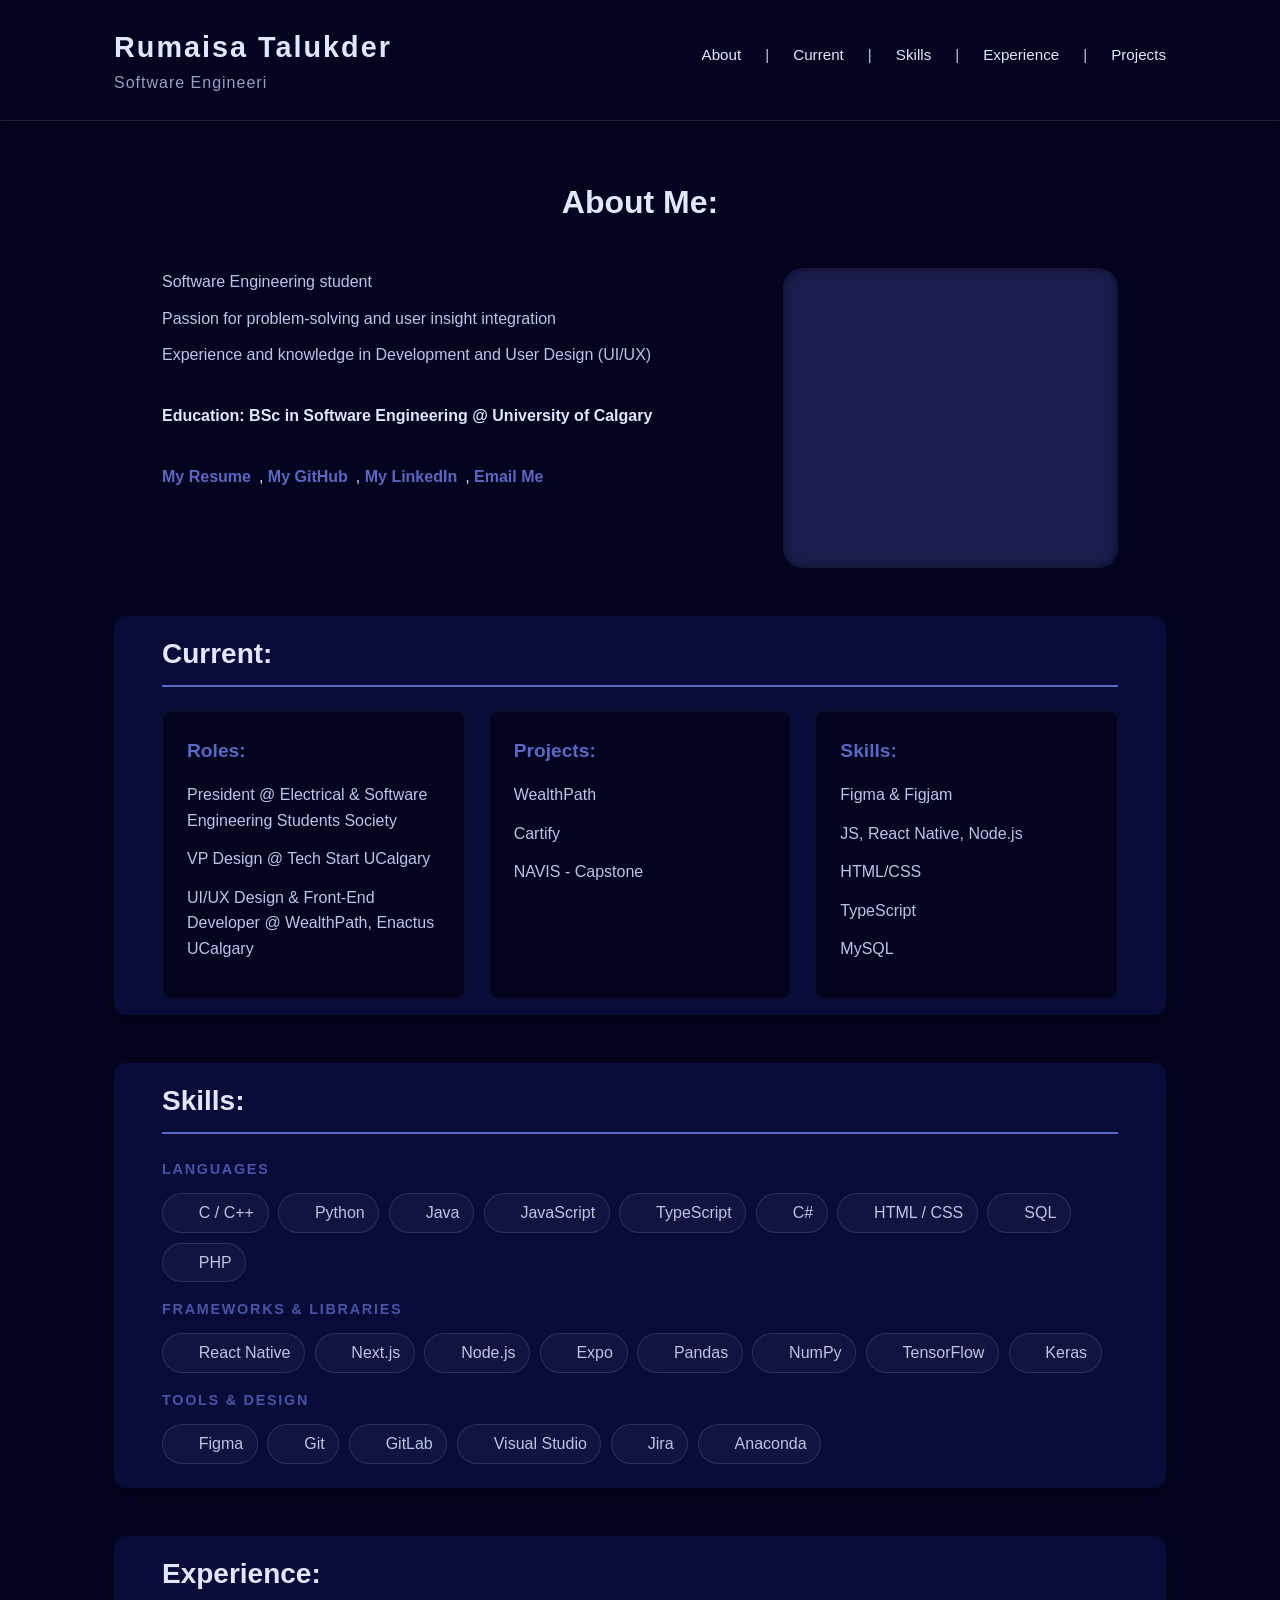
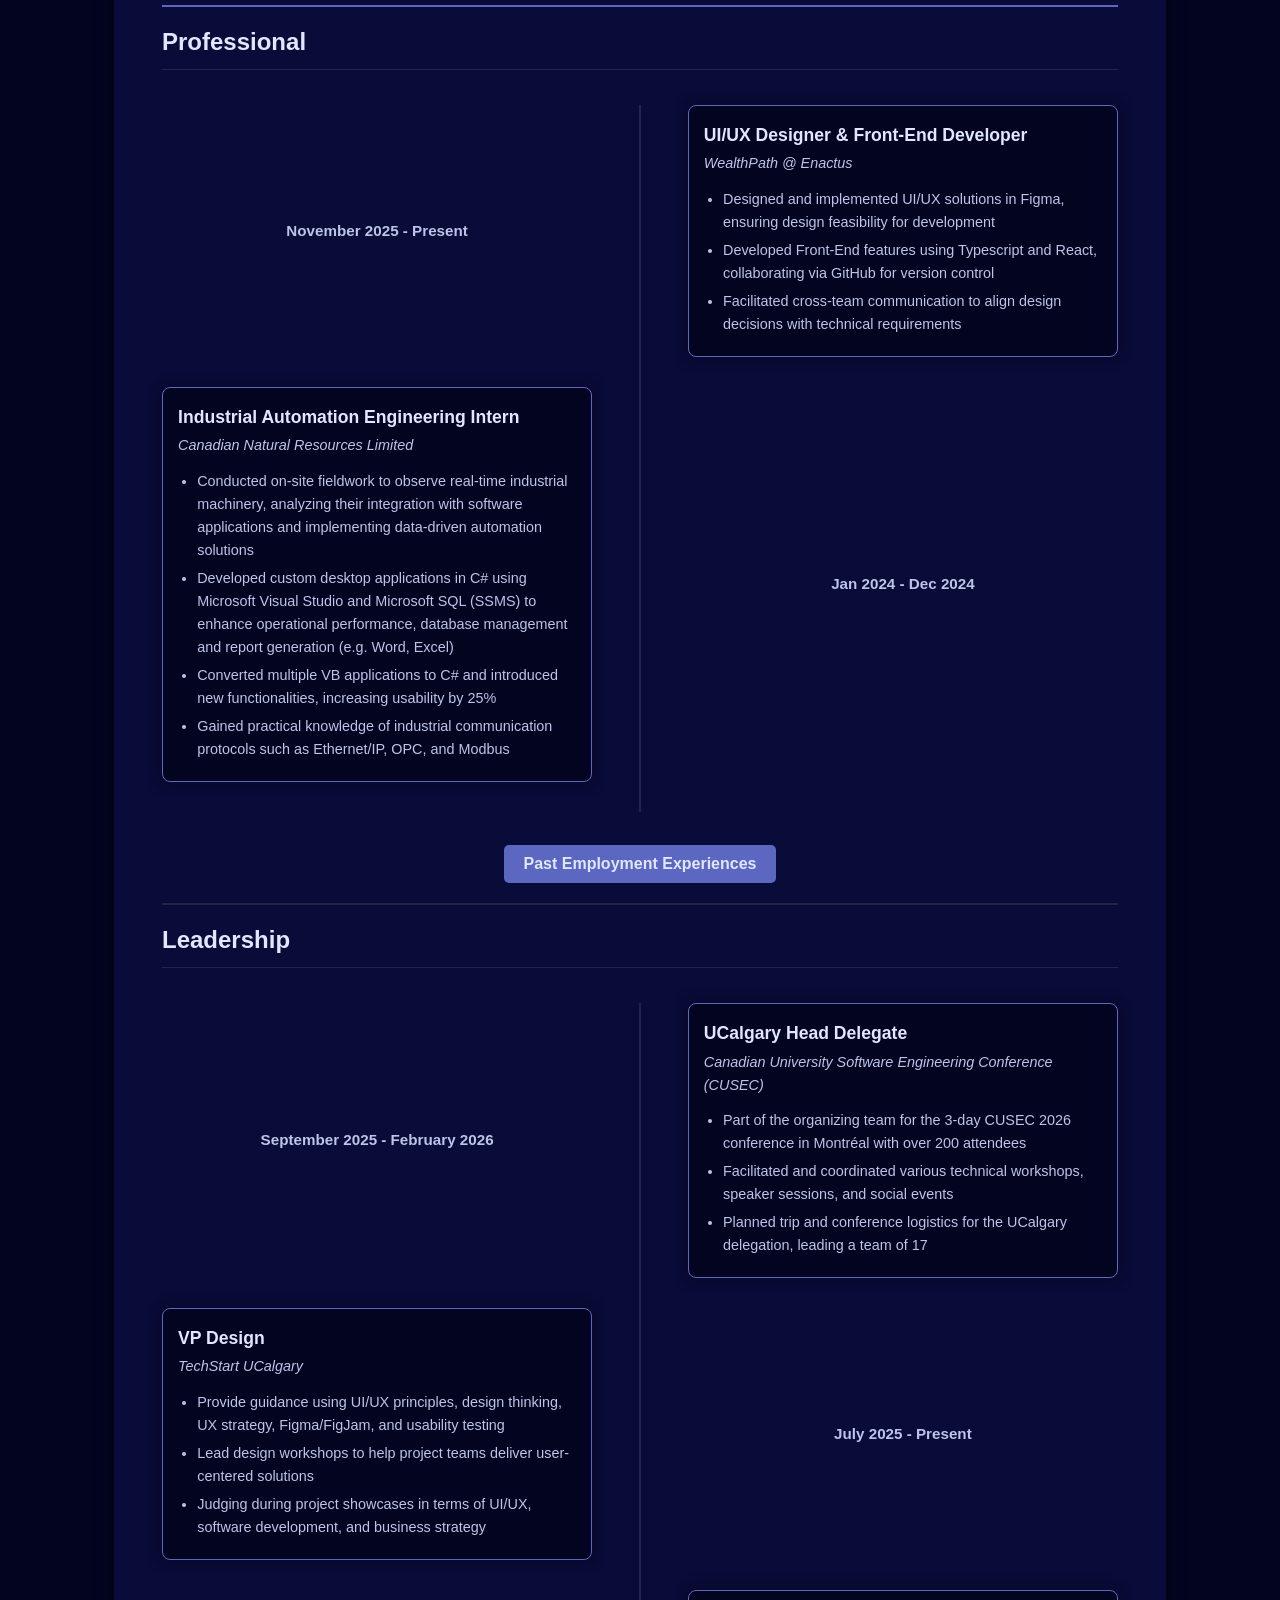
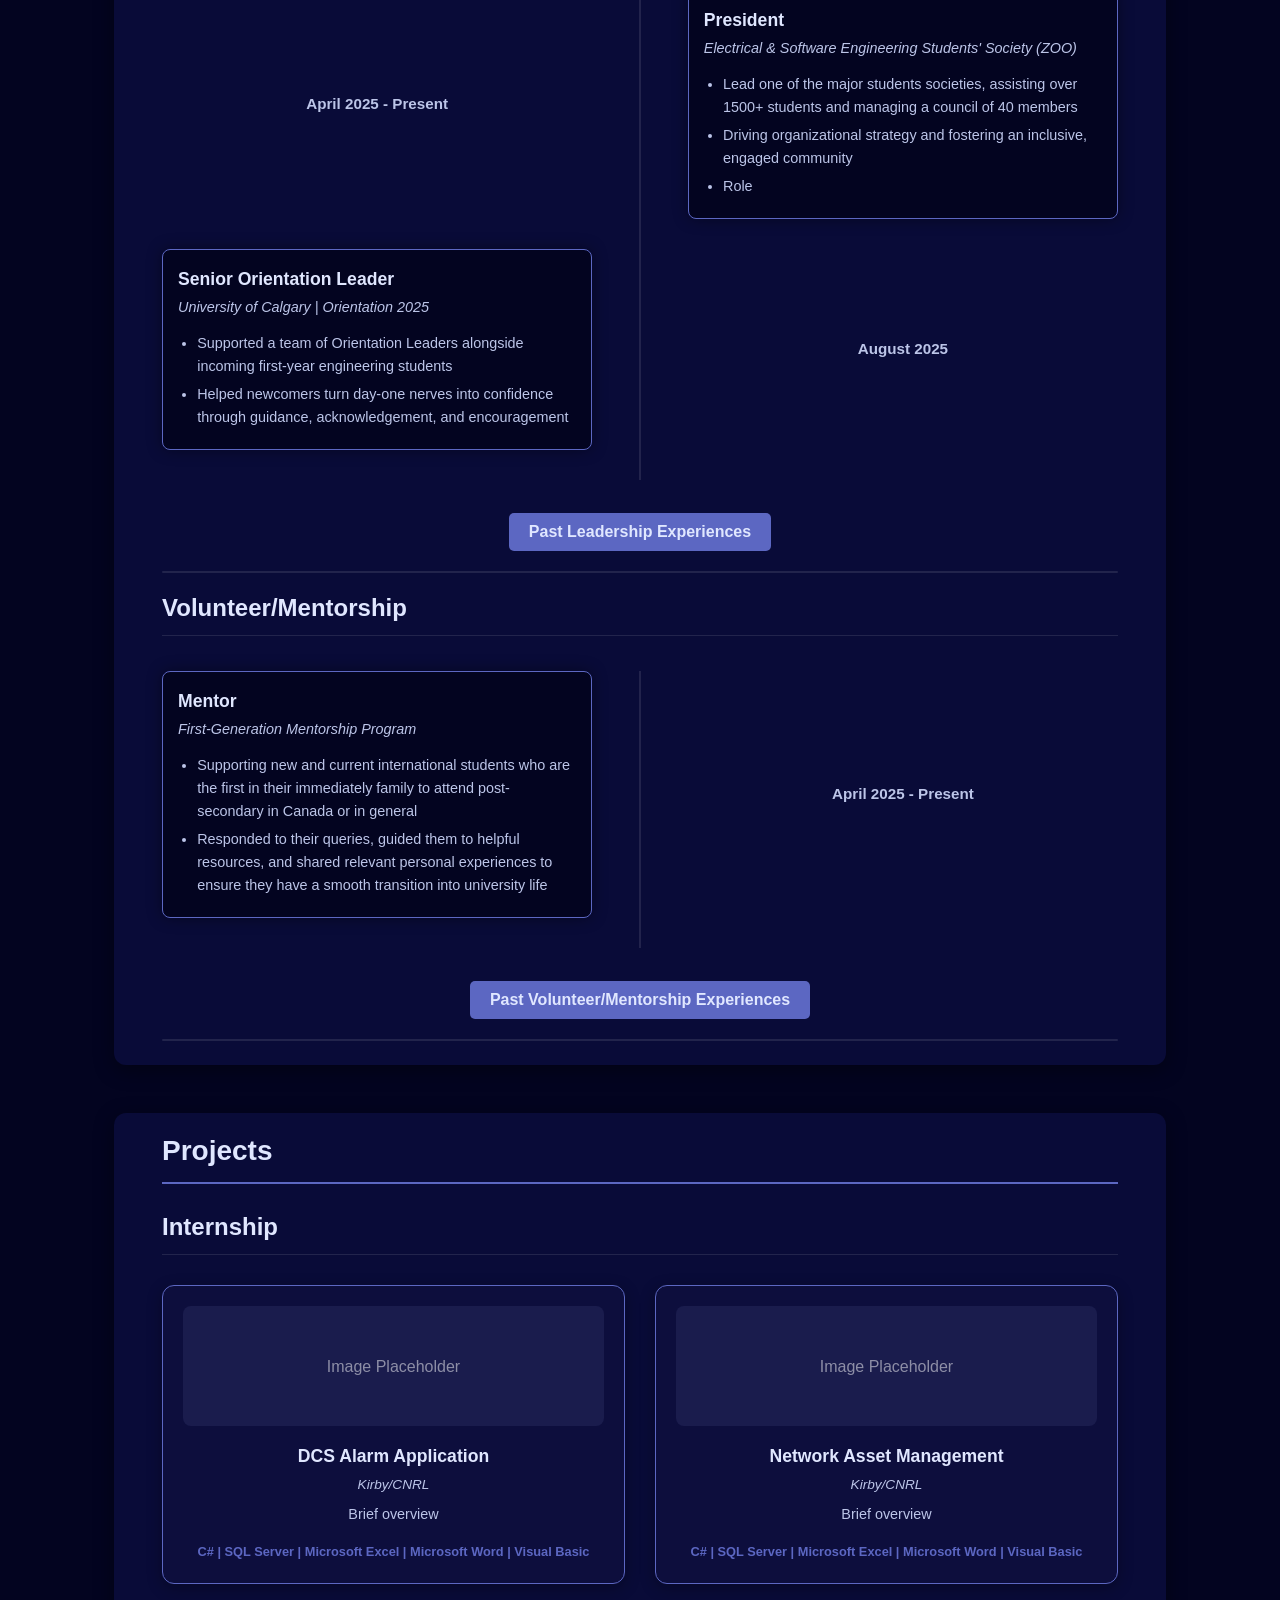
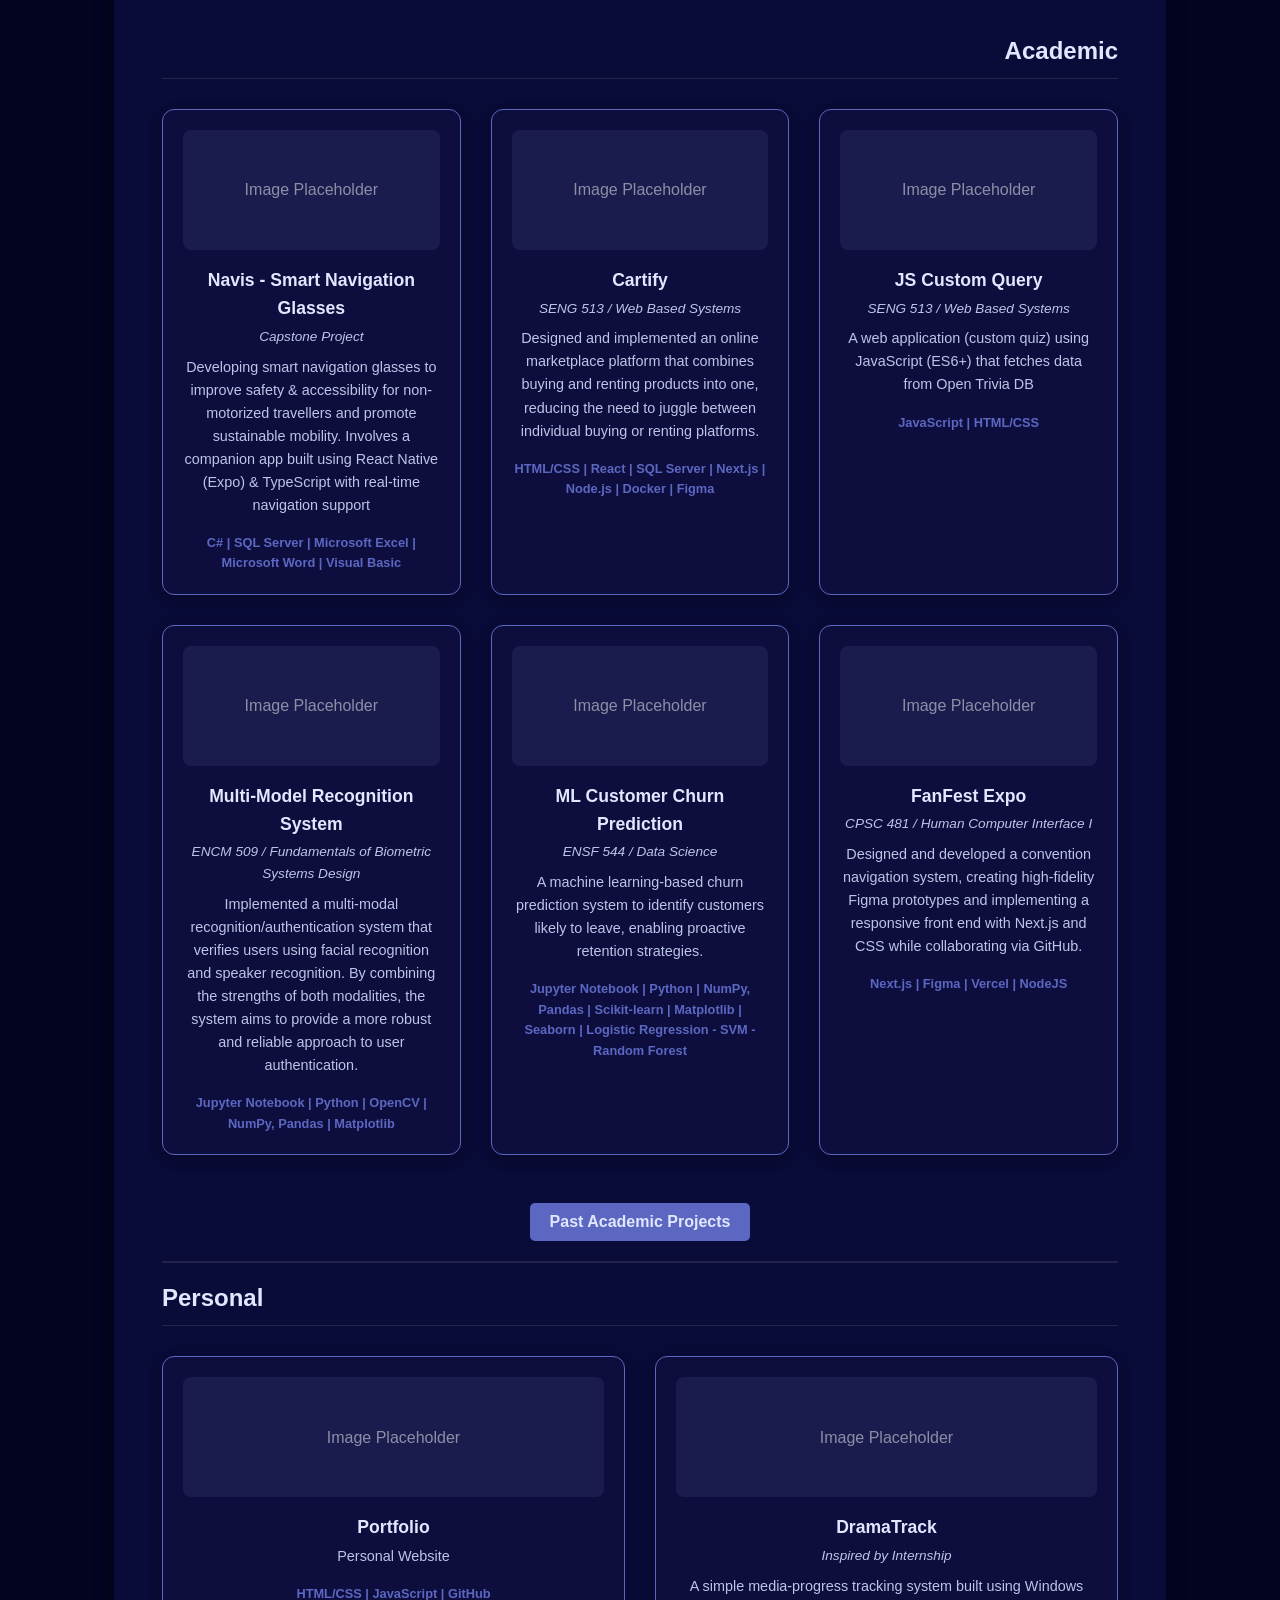
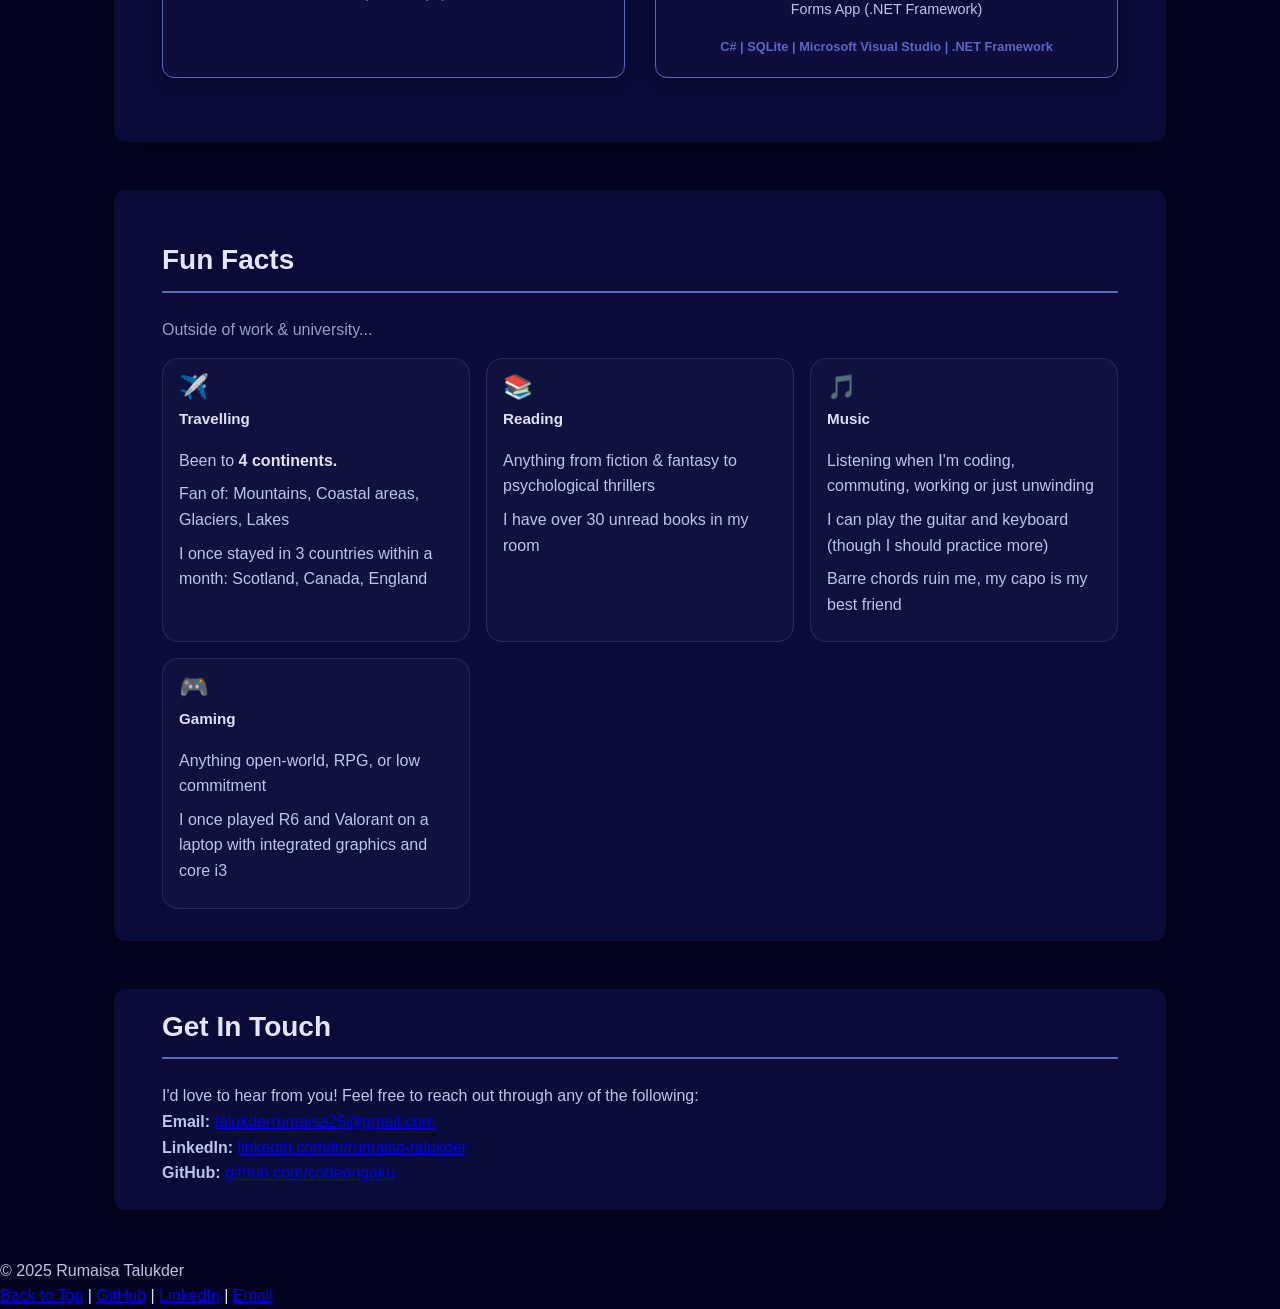
==== commit 64dd669d: "Updated facts layout & info, fixed project columns - Edited fun facts layout and added column-boxes " ====
--- a/portfolio-site/index.html
+++ b/portfolio-site/index.html
@@ -1,10 +1,11 @@
-<!DOCTYPE html>
+<!doctype html>
 <html lang="en">
+
 <head>
-    <meta charset="UTF-8">
-    <meta name="viewport" content="width=device-width, initial-scale=1.0">
+    <meta charset="UTF-8" />
+    <meta name="viewport" content="width=device-width, initial-scale=1.0" />
     <title>Rumaisa Talukder</title>
-    <link rel="stylesheet" href="public/style.css">
+    <link rel="stylesheet" href="public/style.css" />
 </head>
 
 <body>
@@ -14,7 +15,7 @@
                 <h1>Rumaisa Talukder</h1>
                 <p id="typing-text"></p>
             </div>
-            
+
             <nav class="main-nav">
                 <ul>
                     <li><a href="#about">About</a></li>
@@ -33,22 +34,26 @@
             <div class="about-content">
                 <div class="about-text">
                     <p class="summary-line">Software Engineering student</p>
-                    <p class="summary-line">Passion for problem-solving and user insight integration</p>
-                    <p class="summary-line">Experience and knowledge in Development and Design</p>
-                    <p class="summary-line">UI/UX</p>
-                    
-                    <p class="education-line">Education: Bachelor of Science in Software Engineering @ University of Calgary</p>
+                    <p class="summary-line">
+                        Passion for problem-solving and user insight integration
+                    </p>
+                    <p class="summary-line">
+                        Experience and knowledge in Development and User Design (UI/UX)
+                    </p>
+
+                    <p class="education-line">
+                        Education: BSc in Software Engineering @ University of Calgary
+                    </p>
 
                     <div class="about-links">
-                        <a href="path/to/resume.pdf" target="_blank">My Resume</a>, 
-                        <a href="https://github.com/codeongaku" target="_blank">My GitHub</a>, 
-                        <a href="https://linkedin.com/in/rumaisa-talukder" target="_blank">My LinkedIn</a>, 
+                        <a href="path/to/resume.pdf" target="_blank">My Resume</a>,
+                        <a href="https://github.com/codeongaku" target="_blank">My GitHub</a>,
+                        <a href="https://linkedin.com/in/rumaisa-talukder" target="_blank">My LinkedIn</a>,
                         <a href="mailto:talukderrumaisa25@gmail.com">Email Me</a>
                     </div>
                 </div>
 
-                <div class="image-placeholder">
-                                    </div>
+                <div class="image-placeholder"></div>
             </div>
         </section>
 
@@ -58,12 +63,17 @@
                 <div class="current-item roles">
                     <h3>Roles:</h3>
                     <ul>
-                        <li>President @ Electrical & Software Engineering Students Society</li>
+                        <li>
+                            President @ Electrical & Software Engineering Students Society
+                        </li>
                         <li>VP Design @ Tech Start UCalgary</li>
-                        <li>UI/UX Design & Front-End Developer @ WealthPath, Enactus UCalgary</li>
+                        <li>
+                            UI/UX Design & Front-End Developer @ WealthPath, Enactus
+                            UCalgary
+                        </li>
                     </ul>
                 </div>
-                
+
                 <div class="current-item projects-summary">
                     <h3>Projects:</h3>
                     <ul>
@@ -72,7 +82,7 @@
                         <li>NAVIS - Capstone</li>
                     </ul>
                 </div>
-                
+
                 <div class="current-item skills-summary">
                     <h3>Skills:</h3>
                     <ul>
@@ -87,59 +97,125 @@
         </section>
 
         <section id="skills" class="skills-section">
-        <h2>Skills:</h2>
-        <div class="skills-grid">
-            <!-- Java & VSCode logos not on simpleicons -->
-            <div class="skill-category">
-            <span class="category-label">Languages</span>
-            <div class="skill-pills">
-                <div class="skill-pill"><img src="https://cdn.simpleicons.org/cplusplus/a8b2d8" class="skill-icon" alt=""><span>C / C++</span></div>
-                <div class="skill-pill"><img src="https://cdn.simpleicons.org/python/a8b2d8" class="skill-icon" alt=""><span>Python</span></div>
-                <div class="skill-pill"><img src="" class="skill-icon" alt=""><span>Java</span></div>
-                <div class="skill-pill"><img src="https://cdn.simpleicons.org/javascript/a8b2d8" class="skill-icon" alt=""><span>JavaScript</span></div>
-                <div class="skill-pill"><img src="https://cdn.simpleicons.org/typescript/a8b2d8" class="skill-icon" alt=""><span>TypeScript</span></div>
-                <div class="skill-pill"><img src="https://cdn.simpleicons.org/dotnet/a8b2d8" class="skill-icon" alt=""><span>C#</span></div>
-                <div class="skill-pill"><img src="https://cdn.simpleicons.org/html5/a8b2d8" class="skill-icon" alt=""><span>HTML / CSS</span></div>
-                <div class="skill-pill"><img src="https://cdn.simpleicons.org/mysql/a8b2d8" class="skill-icon" alt=""><span>SQL</span></div>
-                <div class="skill-pill"><img src="https://cdn.simpleicons.org/php/a8b2d8" class="skill-icon" alt=""><span>PHP</span></div>
-            </div>
-            </div>
-
-            <div class="skill-category">
-            <span class="category-label">Frameworks & Libraries</span>
-            <div class="skill-pills">
-                <div class="skill-pill"><img src="https://cdn.simpleicons.org/react/a8b2d8" class="skill-icon" alt=""><span>React Native</span></div>
-                <div class="skill-pill"><img src="https://cdn.simpleicons.org/nextdotjs/a8b2d8" class="skill-icon" alt=""><span>Next.js</span></div>
-                <div class="skill-pill"><img src="https://cdn.simpleicons.org/nodedotjs/a8b2d8" class="skill-icon" alt=""><span>Node.js</span></div>
-                <div class="skill-pill"><img src="https://cdn.simpleicons.org/expo/a8b2d8" class="skill-icon" alt=""><span>Expo</span></div>
-                <div class="skill-pill"><img src="https://cdn.simpleicons.org/pandas/a8b2d8" class="skill-icon" alt=""><span>Pandas</span></div>
-                <div class="skill-pill"><img src="https://cdn.simpleicons.org/numpy/a8b2d8" class="skill-icon" alt=""><span>NumPy</span></div>
-                <div class="skill-pill"><img src="https://cdn.simpleicons.org/tensorflow/a8b2d8" class="skill-icon" alt=""><span>TensorFlow</span></div>
-                <div class="skill-pill"><img src="https://cdn.simpleicons.org/keras/a8b2d8" class="skill-icon" alt=""><span>Keras</span></div>
-            </div>
-            </div>
-
-            <div class="skill-category">
-            <span class="category-label">Tools & Design</span>
-            <div class="skill-pills">
-                <div class="skill-pill"><img src="https://cdn.simpleicons.org/figma/a8b2d8" class="skill-icon" alt=""><span>Figma</span></div>
-                <div class="skill-pill"><img src="https://cdn.simpleicons.org/git/a8b2d8" class="skill-icon" alt=""><span>Git</span></div>
-                <div class="skill-pill"><img src="https://cdn.simpleicons.org/gitlab/a8b2d8" class="skill-icon" alt=""><span>GitLab</span></div>
-                <div class="skill-pill"><img src="" class="skill-icon" alt=""><span>Visual Studio</span></div>
-                <div class="skill-pill"><img src="https://cdn.simpleicons.org/Jira/a8b2d8" class="skill-icon" alt=""><span>Jira</span></div>
-                <div class="skill-pill"><img src="https://cdn.simpleicons.org/anaconda/a8b2d8" class="skill-icon" alt=""><span>Anaconda</span></div>
-            </div>
-            </div>
-
-        </div>
+            <h2>Skills:</h2>
+            <div class="skills-grid">
+                <!-- Java & VSCode logos not on simpleicons -->
+                <div class="skill-category">
+                    <span class="category-label">Languages</span>
+                    <div class="skill-pills">
+                        <div class="skill-pill">
+                            <img src="https://cdn.simpleicons.org/cplusplus/a8b2d8" class="skill-icon" alt="" /><span>C
+                                / C++</span>
+                        </div>
+                        <div class="skill-pill">
+                            <img src="https://cdn.simpleicons.org/python/a8b2d8" class="skill-icon"
+                                alt="" /><span>Python</span>
+                        </div>
+                        <div class="skill-pill">
+                            <img src="" class="skill-icon" alt="" /><span>Java</span>
+                        </div>
+                        <div class="skill-pill">
+                            <img src="https://cdn.simpleicons.org/javascript/a8b2d8" class="skill-icon"
+                                alt="" /><span>JavaScript</span>
+                        </div>
+                        <div class="skill-pill">
+                            <img src="https://cdn.simpleicons.org/typescript/a8b2d8" class="skill-icon"
+                                alt="" /><span>TypeScript</span>
+                        </div>
+                        <div class="skill-pill">
+                            <img src="https://cdn.simpleicons.org/dotnet/a8b2d8" class="skill-icon"
+                                alt="" /><span>C#</span>
+                        </div>
+                        <div class="skill-pill">
+                            <img src="https://cdn.simpleicons.org/html5/a8b2d8" class="skill-icon" alt="" /><span>HTML /
+                                CSS</span>
+                        </div>
+                        <div class="skill-pill">
+                            <img src="https://cdn.simpleicons.org/mysql/a8b2d8" class="skill-icon"
+                                alt="" /><span>SQL</span>
+                        </div>
+                        <div class="skill-pill">
+                            <img src="https://cdn.simpleicons.org/php/a8b2d8" class="skill-icon"
+                                alt="" /><span>PHP</span>
+                        </div>
+                    </div>
+                </div>
+
+                <div class="skill-category">
+                    <span class="category-label">Frameworks & Libraries</span>
+                    <div class="skill-pills">
+                        <div class="skill-pill">
+                            <img src="https://cdn.simpleicons.org/react/a8b2d8" class="skill-icon" alt="" /><span>React
+                                Native</span>
+                        </div>
+                        <div class="skill-pill">
+                            <img src="https://cdn.simpleicons.org/nextdotjs/a8b2d8" class="skill-icon"
+                                alt="" /><span>Next.js</span>
+                        </div>
+                        <div class="skill-pill">
+                            <img src="https://cdn.simpleicons.org/nodedotjs/a8b2d8" class="skill-icon"
+                                alt="" /><span>Node.js</span>
+                        </div>
+                        <div class="skill-pill">
+                            <img src="https://cdn.simpleicons.org/expo/a8b2d8" class="skill-icon"
+                                alt="" /><span>Expo</span>
+                        </div>
+                        <div class="skill-pill">
+                            <img src="https://cdn.simpleicons.org/pandas/a8b2d8" class="skill-icon"
+                                alt="" /><span>Pandas</span>
+                        </div>
+                        <div class="skill-pill">
+                            <img src="https://cdn.simpleicons.org/numpy/a8b2d8" class="skill-icon"
+                                alt="" /><span>NumPy</span>
+                        </div>
+                        <div class="skill-pill">
+                            <img src="https://cdn.simpleicons.org/tensorflow/a8b2d8" class="skill-icon"
+                                alt="" /><span>TensorFlow</span>
+                        </div>
+                        <div class="skill-pill">
+                            <img src="https://cdn.simpleicons.org/keras/a8b2d8" class="skill-icon"
+                                alt="" /><span>Keras</span>
+                        </div>
+                    </div>
+                </div>
+
+                <div class="skill-category">
+                    <span class="category-label">Tools & Design</span>
+                    <div class="skill-pills">
+                        <div class="skill-pill">
+                            <img src="https://cdn.simpleicons.org/figma/a8b2d8" class="skill-icon"
+                                alt="" /><span>Figma</span>
+                        </div>
+                        <div class="skill-pill">
+                            <img src="https://cdn.simpleicons.org/git/a8b2d8" class="skill-icon"
+                                alt="" /><span>Git</span>
+                        </div>
+                        <div class="skill-pill">
+                            <img src="https://cdn.simpleicons.org/gitlab/a8b2d8" class="skill-icon"
+                                alt="" /><span>GitLab</span>
+                        </div>
+                        <div class="skill-pill">
+                            <img src="" class="skill-icon" alt="" /><span>Visual Studio</span>
+                        </div>
+                        <div class="skill-pill">
+                            <img src="https://cdn.simpleicons.org/Jira/a8b2d8" class="skill-icon"
+                                alt="" /><span>Jira</span>
+                        </div>
+                        <div class="skill-pill">
+                            <img src="https://cdn.simpleicons.org/anaconda/a8b2d8" class="skill-icon"
+                                alt="" /><span>Anaconda</span>
+                        </div>
+                    </div>
+                </div>
+            </div>
         </section>
 
         <section id="experience" class="experience-section">
             <h2>Experience:</h2>
-            
+
             <div class="timeline-container professional-timeline">
                 <h3 class="timeline-title">Professional</h3>
-                <hr>
+                <hr />
 
                 <div class="timeline-entry professional-entry">
                     <div class="entry-date left-date">November 2025 - Present</div>
@@ -147,9 +223,18 @@
                         <h4>UI/UX Designer & Front-End Developer</h4>
                         <p class="company">WealthPath @ Enactus</p>
                         <ul>
-                            <li>Designed and implemented UI/UX solutions in Figma, ensuring design feasibility for development</li>
-                            <li>Developed Front-End features using Typescript and React, collaborating via GitHub for version control</li>
-                            <li>Facilitated cross-team communication to align design decisions with technical requirements </li>
+                            <li>
+                                Designed and implemented UI/UX solutions in Figma, ensuring
+                                design feasibility for development
+                            </li>
+                            <li>
+                                Developed Front-End features using Typescript and React,
+                                collaborating via GitHub for version control
+                            </li>
+                            <li>
+                                Facilitated cross-team communication to align design decisions
+                                with technical requirements
+                            </li>
                         </ul>
                     </div>
                 </div>
@@ -159,10 +244,25 @@
                         <h4>Industrial Automation Engineering Intern</h4>
                         <p class="company">Canadian Natural Resources Limited</p>
                         <ul>
-                            <li>Conducted on-site fieldwork to observe real-time industrial machinery, analyzing their integration with software applications and implementing data-driven automation solutions</li>
-                            <li>Developed custom desktop applications in C# using Microsoft Visual Studio and Microsoft SQL (SSMS) to enhance operational performance, database management and report generation (e.g. Word, Excel)</li>
-                            <li>Converted multiple VB applications to C# and introduced new functionalities, increasing usability by 25%</li>
-                            <li>Gained practical knowledge of industrial communication protocols such as Ethernet/IP, OPC, and Modbus</li>
+                            <li>
+                                Conducted on-site fieldwork to observe real-time industrial
+                                machinery, analyzing their integration with software
+                                applications and implementing data-driven automation solutions
+                            </li>
+                            <li>
+                                Developed custom desktop applications in C# using Microsoft
+                                Visual Studio and Microsoft SQL (SSMS) to enhance operational
+                                performance, database management and report generation (e.g.
+                                Word, Excel)
+                            </li>
+                            <li>
+                                Converted multiple VB applications to C# and introduced new
+                                functionalities, increasing usability by 25%
+                            </li>
+                            <li>
+                                Gained practical knowledge of industrial communication
+                                protocols such as Ethernet/IP, OPC, and Modbus
+                            </li>
                         </ul>
                     </div>
                     <div class="entry-date right-date">Jan 2024 - Dec 2024</div>
@@ -170,22 +270,34 @@
             </div>
 
             <div class="collapse-container">
-                <button id="togglePastEmployment" class="collapse-button">Past Employment Experiences</button>
+                <button id="togglePastEmployment" class="collapse-button">
+                    Past Employment Experiences
+                </button>
                 <div id="past-employment-content" class="past-employment-content hidden">
                     <h3 class="collapsed-title">Past Employment Experiences</h3>
 
                     <div class="timeline-container .past-experience-timeline">
-                        <hr>
-                        
+                        <hr />
+
                         <div class="timeline-entry leadership-entry">
                             <div class="entry-date left-date">Dec 2022 - Dec 2023</div>
                             <div class="entry-content right-content">
                                 <h4>Shift Supervisor</h4>
                                 <p class="company">Tim Hortons</p>
                                 <ul>
-                                    <li>Led and supervised a multi-cultural team, optimizing workflows for peak efficiency and customer satisfaction</li>
-                                    <li>Simultaneously carried out various roles whilst overseeing operations and team efficiency</li>
-                                    <li>Effectively managed inventory levels, minimizing waste and ensuring product availability while coordinating with suppliers for timely restocking</li>
+                                    <li>
+                                        Led and supervised a multi-cultural team, optimizing
+                                        workflows for peak efficiency and customer satisfaction
+                                    </li>
+                                    <li>
+                                        Simultaneously carried out various roles whilst overseeing
+                                        operations and team efficiency
+                                    </li>
+                                    <li>
+                                        Effectively managed inventory levels, minimizing waste and
+                                        ensuring product availability while coordinating with
+                                        suppliers for timely restocking
+                                    </li>
                                 </ul>
                             </div>
                         </div>
@@ -195,9 +307,19 @@
                                 <h4>VP Academic</h4>
                                 <p class="company">NoxBit Digital</p>
                                 <ul>
-                                    <li>Collaborated with the Electrical and Software Engineering Department and professors</li>
-                                    <li>Organized and executed various academic and professional events, such as the Internship Panel</li>
-                                    <li>Gathered and analyzed feedback from students to enhance their academic experience and performance, discussing with departments and/or professors when required</li>
+                                    <li>
+                                        Collaborated with the Electrical and Software Engineering
+                                        Department and professors
+                                    </li>
+                                    <li>
+                                        Organized and executed various academic and professional
+                                        events, such as the Internship Panel
+                                    </li>
+                                    <li>
+                                        Gathered and analyzed feedback from students to enhance
+                                        their academic experience and performance, discussing with
+                                        departments and/or professors when required
+                                    </li>
                                 </ul>
                             </div>
                             <div class="entry-date right-date">April 2022 - May 2023</div>
@@ -208,17 +330,30 @@
 
             <div class="timeline-container leadership-timeline">
                 <h3 class="timeline-title">Leadership</h3>
-                <hr>
-                
+                <hr />
+
                 <div class="timeline-entry leadership-entry">
-                    <div class="entry-date left-date">September 2025 - Present</div>
+                    <div class="entry-date left-date">
+                        September 2025 - February 2026
+                    </div>
                     <div class="entry-content right-content">
                         <h4>UCalgary Head Delegate</h4>
-                        <p class="company">Canadian University Software Engineering Conference (CUSEC)</p>
+                        <p class="company">
+                            Canadian University Software Engineering Conference (CUSEC)
+                        </p>
                         <ul>
-                            <li>Built -</li>
-                            <li>Role</li>
-                            <li>Role</li>
+                            <li>
+                                Part of the organizing team for the 3-day CUSEC 2026
+                                conference in Montréal with over 200 attendees
+                            </li>
+                            <li>
+                                Facilitated and coordinated various technical workshops,
+                                speaker sessions, and social events
+                            </li>
+                            <li>
+                                Planned trip and conference logistics for the UCalgary
+                                delegation, leading a team of 17
+                            </li>
                         </ul>
                     </div>
                 </div>
@@ -228,9 +363,18 @@
                         <h4>VP Design</h4>
                         <p class="company">TechStart UCalgary</p>
                         <ul>
-                            <li>Provide guidance using UI/UX principles, design thinking, UX strategy, Figma/FigJam, and usability testing</li>
-                            <li>Lead design workshops to help project teams deliver user-centered solutions</li>
-                            <li>Judging during project showcases in terms of UI/UX, software development, and business strategy</li>
+                            <li>
+                                Provide guidance using UI/UX principles, design thinking, UX
+                                strategy, Figma/FigJam, and usability testing
+                            </li>
+                            <li>
+                                Lead design workshops to help project teams deliver
+                                user-centered solutions
+                            </li>
+                            <li>
+                                Judging during project showcases in terms of UI/UX, software
+                                development, and business strategy
+                            </li>
                         </ul>
                     </div>
                     <div class="entry-date right-date">July 2025 - Present</div>
@@ -240,10 +384,18 @@
                     <div class="entry-date left-date">April 2025 - Present</div>
                     <div class="entry-content right-content">
                         <h4>President</h4>
-                        <p class="company">Electrical & Software Engineering Students' Society (ZOO)</p>
+                        <p class="company">
+                            Electrical & Software Engineering Students' Society (ZOO)
+                        </p>
                         <ul>
-                            <li>Lead one of the major students societies, assisting over 1500+ students and managing a council of 40 members</li>
-                            <li>Driving organizational strategy and fostering an inclusive, engaged community</li>
+                            <li>
+                                Lead one of the major students societies, assisting over 1500+
+                                students and managing a council of 40 members
+                            </li>
+                            <li>
+                                Driving organizational strategy and fostering an inclusive,
+                                engaged community
+                            </li>
                             <li>Role</li>
                         </ul>
                     </div>
@@ -254,31 +406,49 @@
                         <h4>Senior Orientation Leader</h4>
                         <p class="company">University of Calgary | Orientation 2025</p>
                         <ul>
-                            <li>Supported a team of Orientation Leaders alongside incoming first-year engineering students</li>
-                            <li>Helped newcomers turn day-one nerves into confidence through guidance, acknowledgement, and encouragement</li>
+                            <li>
+                                Supported a team of Orientation Leaders alongside incoming
+                                first-year engineering students
+                            </li>
+                            <li>
+                                Helped newcomers turn day-one nerves into confidence through
+                                guidance, acknowledgement, and encouragement
+                            </li>
                         </ul>
                     </div>
                     <div class="entry-date right-date">August 2025</div>
                 </div>
             </div>
-            
+
             <div class="collapse-container">
-                <button id="togglePastLeadership" class="collapse-button">Past Leadership Experiences</button>
+                <button id="togglePastLeadership" class="collapse-button">
+                    Past Leadership Experiences
+                </button>
                 <div id="past-leadership-content" class="past-leadership-content hidden">
                     <h3 class="collapsed-title">Past Leadership Experiences</h3>
 
                     <div class="timeline-container .past-experience-timeline">
-                        <hr>
-                        
+                        <hr />
+
                         <div class="timeline-entry leadership-entry">
                             <div class="entry-date left-date">April 2022 - May 2023</div>
                             <div class="entry-content right-content">
                                 <h4>VP Schools</h4>
                                 <p class="company">Robogals UCalgary</p>
                                 <ul>
-                                    <li>Liaised with libraries and schools in Calgary to arrange technical workshops and activities designed to encourage youths into STEM</li>
-                                    <li>Facilitated event registration and collected feedback from students' guardians and instructors</li>
-                                    <li>Attended workshops and volunteered to assist participants in their projects</li>
+                                    <li>
+                                        Liaised with libraries and schools in Calgary to arrange
+                                        technical workshops and activities designed to encourage
+                                        youths into STEM
+                                    </li>
+                                    <li>
+                                        Facilitated event registration and collected feedback from
+                                        students' guardians and instructors
+                                    </li>
+                                    <li>
+                                        Attended workshops and volunteered to assist participants
+                                        in their projects
+                                    </li>
                                 </ul>
                             </div>
                         </div>
@@ -286,11 +456,23 @@
                         <div class="timeline-entry leadership-entry reversed">
                             <div class="entry-content left-content">
                                 <h4>VP Academic</h4>
-                                <p class="company">Electrical & Software Engineering Students' Society (ZOO)</p>
+                                <p class="company">
+                                    Electrical & Software Engineering Students' Society (ZOO)
+                                </p>
                                 <ul>
-                                    <li>Collaborated with the Electrical and Software Engineering Department and professors</li>
-                                    <li>Organized and executed various academic and professional events, such as the Internship Panel</li>
-                                    <li>Gathered and analyzed feedback from students to enhance their academic experience and performance, discussing with departments and/or professors when required</li>
+                                    <li>
+                                        Collaborated with the Electrical and Software Engineering
+                                        Department and professors
+                                    </li>
+                                    <li>
+                                        Organized and executed various academic and professional
+                                        events, such as the Internship Panel
+                                    </li>
+                                    <li>
+                                        Gathered and analyzed feedback from students to enhance
+                                        their academic experience and performance, discussing with
+                                        departments and/or professors when required
+                                    </li>
                                 </ul>
                             </div>
                             <div class="entry-date right-date">April 2022 - May 2023</div>
@@ -301,15 +483,23 @@
 
             <div class="timeline-container volunteer-timeline">
                 <h3 class="timeline-title">Volunteer/Mentorship</h3>
-                <hr>
+                <hr />
 
                 <div class="timeline-entry volunteer-entry reversed">
                     <div class="entry-content left-content">
                         <h4>Mentor</h4>
                         <p class="company">First-Generation Mentorship Program</p>
                         <ul>
-                            <li>Supporting new and current international students who are the first in their immediately family to attend post-secondary in Canada or in general</li>
-                            <li>Responded to their queries, guided them to helpful resources, and shared relevant personal experiences to ensure they have a smooth transition into university life</li>
+                            <li>
+                                Supporting new and current international students who are the
+                                first in their immediately family to attend post-secondary in
+                                Canada or in general
+                            </li>
+                            <li>
+                                Responded to their queries, guided them to helpful resources,
+                                and shared relevant personal experiences to ensure they have a
+                                smooth transition into university life
+                            </li>
                         </ul>
                     </div>
                     <div class="entry-date right-date">April 2025 - Present</div>
@@ -317,22 +507,38 @@
             </div>
 
             <div class="collapse-container">
-                <button id="togglePastVolunteer" class="collapse-button">Past Volunteer/Mentorship Experiences</button>
+                <button id="togglePastVolunteer" class="collapse-button">
+                    Past Volunteer/Mentorship Experiences
+                </button>
                 <div id="past-volunteer-content" class="past-leadership-content hidden">
-                    <h3 class="collapsed-title">Past Volunteer/Mentorship Experiences</h3>
+                    <h3 class="collapsed-title">
+                        Past Volunteer/Mentorship Experiences
+                    </h3>
 
                     <div class="timeline-container .past-experience-timeline">
-                        <hr>
-                        
+                        <hr />
+
                         <div class="timeline-entry volunteer-entry">
-                            <div class="entry-date left-date">January 2022 - April 2022</div>
+                            <div class="entry-date left-date">
+                                January 2022 - April 2022
+                            </div>
                             <div class="entry-content right-content">
                                 <h4>English Teaching Mentor</h4>
                                 <p class="company">Edu.Dialect</p>
                                 <ul>
-                                    <li>Worked with my student over a series of sessions to assist them in improving their English communication skills</li>
-                                    <li>Aspects include but is not limited to pronunciation, grammatical accuracy, and written skills</li>
-                                    <li>Provided valuable advice and strategies for self-improvement, and motivated to put in further effort in learning non-native languages</li>
+                                    <li>
+                                        Worked with my student over a series of sessions to assist
+                                        them in improving their English communication skills
+                                    </li>
+                                    <li>
+                                        Aspects include but is not limited to pronunciation,
+                                        grammatical accuracy, and written skills
+                                    </li>
+                                    <li>
+                                        Provided valuable advice and strategies for
+                                        self-improvement, and motivated to put in further effort
+                                        in learning non-native languages
+                                    </li>
                                 </ul>
                             </div>
                         </div>
@@ -342,26 +548,49 @@
                                 <h4>Orientation Leader</h4>
                                 <p class="company">University of Calgary</p>
                                 <ul>
-                                    <li>Worked together with my team to welcome groups of incoming students through two days of Fall Orientation</li>
-                                    <li>Provided knowledge and personal experiences to ensure they have a smooth transition into university life</li>
-                                    <li>Responded to queries and guided students to helpful or necessary resources</li>
+                                    <li>
+                                        Worked together with my team to welcome groups of incoming
+                                        students through two days of Fall Orientation
+                                    </li>
+                                    <li>
+                                        Provided knowledge and personal experiences to ensure they
+                                        have a smooth transition into university life
+                                    </li>
+                                    <li>
+                                        Responded to queries and guided students to helpful or
+                                        necessary resources
+                                    </li>
                                 </ul>
                             </div>
                             <div class="entry-date right-date multi-date">
                                 <span>August 2021 - September 2021</span>
                                 <span>August 2022 - September 2022</span>
-                            </div>                        
-                        </div>
-                        
+                            </div>
+                        </div>
+
                         <div class="timeline-entry volunteer-entry">
-                            <div class="entry-date left-date">July 2021 - December 2022</div>
+                            <div class="entry-date left-date">
+                                July 2021 - December 2022
+                            </div>
                             <div class="entry-content right-content">
                                 <h4>Mentor</h4>
-                                <p class="company">GPS Mentorship Program (Prev. ISS Mentorship Program)</p>
+                                <p class="company">
+                                    GPS Mentorship Program (Prev. ISS Mentorship Program)
+                                </p>
                                 <ul>
-                                    <li>Supported new and current international students, responded to their queries, and guided them to helpful resources</li>
-                                    <li>Provided peer advice regarding studies at the University of Calgary and adapting to life in Calgary</li>
-                                    <li>Shared relevant personal experiences and attended events with my mentee(s) to enhance our mentor-mentee bond</li>
+                                    <li>
+                                        Supported new and current international students,
+                                        responded to their queries, and guided them to helpful
+                                        resources
+                                    </li>
+                                    <li>
+                                        Provided peer advice regarding studies at the University
+                                        of Calgary and adapting to life in Calgary
+                                    </li>
+                                    <li>
+                                        Shared relevant personal experiences and attended events
+                                        with my mentee(s) to enhance our mentor-mentee bond
+                                    </li>
                                 </ul>
                             </div>
                         </div>
@@ -372,19 +601,21 @@
 
         <section id="projects" class="projects-section">
             <h2>Projects</h2>
-            
+
             <div class="project-category">
                 <h3 class="category-title">Internship</h3>
-                <hr class="category-divider">
-                
+                <hr class="category-divider" />
+
                 <div class="projects-grid internship-grid">
-                    
                     <div class="project-card">
                         <div class="project-image-placeholder">Image Placeholder</div>
                         <h4>DCS Alarm Application</h4>
                         <p class="project-source">Kirby/CNRL</p>
                         <p class="project-summary">Brief overview</p>
-                        <p class="project-tech">C# | SQL Server | Microsoft Excel | Microsoft Word | Visual Basic</p>
+                        <p class="project-tech">
+                            C# | SQL Server | Microsoft Excel | Microsoft Word | Visual
+                            Basic
+                        </p>
                     </div>
 
                     <div class="project-card">
@@ -392,79 +623,134 @@
                         <h4>Network Asset Management</h4>
                         <p class="project-source">Kirby/CNRL</p>
                         <p class="project-summary">Brief overview</p>
-                        <p class="project-tech">C# | SQL Server | Microsoft Excel | Microsoft Word | Visual Basic</p>
+                        <p class="project-tech">
+                            C# | SQL Server | Microsoft Excel | Microsoft Word | Visual
+                            Basic
+                        </p>
                     </div>
                 </div>
             </div>
 
             <div class="project-category academic-category">
                 <h3 class="category-title right-aligned">Academic</h3>
-                <hr class="category-divider right-aligned">
+                <hr class="category-divider right-aligned" />
 
                 <div class="projects-grid academic-grid">
-                    
                     <div class="project-card">
                         <div class="project-image-placeholder">Image Placeholder</div>
                         <h4>Navis - Smart Navigation Glasses</h4>
                         <p class="project-source">Capstone Project</p>
-                        <p class="project-summary">Developing smart navigation glasses to improve safety & accessibility for non-motorized travellers and promote sustainable mobility. Involves a companion app built using React Native (Expo) & TypeScript with real-time navigation support</p>
-                        <p class="project-tech">C# | SQL Server | Microsoft Excel | Microsoft Word | Visual Basic</p>
+                        <p class="project-summary">
+                            Developing smart navigation glasses to improve safety &
+                            accessibility for non-motorized travellers and promote
+                            sustainable mobility. Involves a companion app built using React
+                            Native (Expo) & TypeScript with real-time navigation support
+                        </p>
+                        <p class="project-tech">
+                            C# | SQL Server | Microsoft Excel | Microsoft Word | Visual
+                            Basic
+                        </p>
                     </div>
 
                     <div class="project-card">
                         <div class="project-image-placeholder">Image Placeholder</div>
                         <h4>Cartify</h4>
                         <p class="project-source">SENG 513 / Web Based Systems</p>
-                        <p class="project-summary">Designed and implemented</p>
-                        <p class="project-tech">React | SQL Server | Next.js | Node.js | Docker</p>
-                    </div>
-                    
+                        <p class="project-summary">
+                            Designed and implemented an online marketplace platform that
+                            combines buying and renting products into one, reducing the need
+                            to juggle between individual buying or renting platforms.
+                        </p>
+                        <p class="project-tech">
+                            HTML/CSS | React | SQL Server | Next.js | Node.js | Docker |
+                            Figma
+                        </p>
+                    </div>
+
                     <div class="project-card">
                         <div class="project-image-placeholder">Image Placeholder</div>
                         <h4>JS Custom Query</h4>
                         <p class="project-source">SENG 513 / Web Based Systems</p>
-                        <p class="project-summary">Brief overview</p>
-                        <p class="project-tech">C# | SQL Server | Microsoft Excel | Microsoft Word | Visual Basic</p>
-                    </div>
-                    
+                        <p class="project-summary">
+                            A web application (custom quiz) using JavaScript (ES6+) that
+                            fetches data from Open Trivia DB
+                        </p>
+                        <p class="project-tech">JavaScript | HTML/CSS</p>
+                    </div>
+
                     <div class="project-card">
                         <div class="project-image-placeholder">Image Placeholder</div>
-                        <h4>Multi-Model Authorization System</h4>
-                        <p class="project-source">ENCM 509 / Fundamentals of Biometric Systems Design</p>
-                        <p class="project-summary">Brief overview</p>
-                        <p class="project-tech">C# | SQL Server | Microsoft Excel | Microsoft Word | Visual Basic</p>
+                        <h4>Multi-Model Recognition System</h4>
+                        <p class="project-source">
+                            ENCM 509 / Fundamentals of Biometric Systems Design
+                        </p>
+                        <p class="project-summary">
+                            Implemented a multi-modal recognition/authentication system that
+                            verifies users using facial recognition and speaker recognition.
+                            By combining the strengths of both modalities, the system aims
+                            to provide a more robust and reliable approach to user
+                            authentication.
+                        </p>
+                        <p class="project-tech">
+                            Jupyter Notebook | Python | OpenCV | NumPy, Pandas | Matplotlib
+                        </p>
                     </div>
 
                     <div class="project-card">
                         <div class="project-image-placeholder">Image Placeholder</div>
                         <h4>ML Customer Churn Prediction</h4>
                         <p class="project-source">ENSF 544 / Data Science</p>
-                        <p class="project-summary">Brief overview</p>
-                        <p class="project-tech">C# | SQL Server | Microsoft Excel | Microsoft Word | Visual Basic</p>
-                    </div>
-                    
+                        <p class="project-summary">
+                            A machine learning-based churn prediction system to identify
+                            customers likely to leave, enabling proactive retention
+                            strategies.
+                        </p>
+                        <p class="project-tech">
+                            Jupyter Notebook | Python | NumPy, Pandas | Scikit-learn |
+                            Matplotlib | Seaborn | Logistic Regression - SVM - Random Forest
+                        </p>
+                    </div>
+
                     <div class="project-card">
                         <div class="project-image-placeholder">Image Placeholder</div>
                         <h4>FanFest Expo</h4>
-                        <p class="project-source">CPSC 481 / Human Computer Interface I</p>
-                        <p class="project-summary">Designed and developed a convention navigation system, creating high-fidelity Figma prototypes and implementing a responsive front end with Next.js and CSS while collaborating via GitHub.</p>
-                        <p class="project-tech">Next.js | Figma | Vercel | NodeJS </p>
+                        <p class="project-source">
+                            CPSC 481 / Human Computer Interface I
+                        </p>
+                        <p class="project-summary">
+                            Designed and developed a convention navigation system, creating
+                            high-fidelity Figma prototypes and implementing a responsive
+                            front end with Next.js and CSS while collaborating via GitHub.
+                        </p>
+                        <p class="project-tech">Next.js | Figma | Vercel | NodeJS</p>
                     </div>
                 </div>
             </div>
 
             <div class="collapse-container">
-                <button id="togglePastAcademic" class="collapse-button">Past Academic Projects</button>
+                <button id="togglePastAcademic" class="collapse-button">
+                    Past Academic Projects
+                </button>
                 <div id="past-academic-content" class="past-leadership-content hidden">
                     <h3 class="collapsed-title">Past Academic Projects</h3>
-                    
+
                     <div class="projects-grid past-academic-grid">
                         <div class="project-card">
                             <div class="project-image-placeholder">Image Placeholder</div>
                             <h4>Web Proxy</h4>
-                            <p class="project-source">CPSC 441 / Computer Networks - Network Protocols</p>
-                            <p class="project-summary">Developed a content-filtering HTTP proxy server in C++ on WSL for intercepting and modifying web traffic in real-time, implementing regex-based text replacement and image manipulation</p>
-                            <p class="project-tech">C# | SQL Server | Microsoft Excel | Microsoft Word | Visual Basic</p>
+                            <p class="project-source">
+                                CPSC 441 / Computer Networks - Network Protocols
+                            </p>
+                            <p class="project-summary">
+                                Developed a content-filtering HTTP proxy server in C++ on WSL
+                                for intercepting and modifying web traffic in real-time,
+                                implementing regex-based text replacement and image
+                                manipulation
+                            </p>
+                            <p class="project-tech">
+                                C# | SQL Server | Microsoft Excel | Microsoft Word | Visual
+                                Basic
+                            </p>
                         </div>
 
                         <div class="project-card">
@@ -472,7 +758,10 @@
                             <h4>Media Shelf</h4>
                             <p class="project-source">CPSC 471</p>
                             <p class="project-summary">Brief overview</p>
-                            <p class="project-tech">C# | SQL Server | Microsoft Excel | Microsoft Word | Visual Basic</p>
+                            <p class="project-tech">
+                                C# | SQL Server | Microsoft Excel | Microsoft Word | Visual
+                                Basic
+                            </p>
                         </div>
 
                         <div class="project-card">
@@ -480,15 +769,21 @@
                             <h4>NewsFlash</h4>
                             <p class="project-source">ENSF 4</p>
                             <p class="project-summary">Brief overview</p>
-                            <p class="project-tech">C# | SQL Server | Microsoft Excel | Microsoft Word | Visual Basic</p>
-                        </div>
-                        
+                            <p class="project-tech">
+                                C# | SQL Server | Microsoft Excel | Microsoft Word | Visual
+                                Basic
+                            </p>
+                        </div>
+
                         <div class="project-card">
                             <div class="project-image-placeholder">Image Placeholder</div>
                             <h4>Theatre</h4>
                             <p class="project-source">ENSF</p>
                             <p class="project-summary">Brief overview</p>
-                            <p class="project-tech">C# | SQL Server | Microsoft Excel | Microsoft Word | Visual Basic</p>
+                            <p class="project-tech">
+                                C# | SQL Server | Microsoft Excel | Microsoft Word | Visual
+                                Basic
+                            </p>
                         </div>
                     </div>
                 </div>
@@ -496,57 +791,96 @@
 
             <div class="project-category">
                 <h3 class="category-title">Personal</h3>
-                <hr class="category-divider">
-                
+                <hr class="category-divider" />
+
                 <div class="projects-grid personal-grid">
-                    
                     <div class="project-card">
                         <div class="project-image-placeholder">Image Placeholder</div>
                         <h4>Portfolio</h4>
-                        <p class="project-summary">Brief overview</p>
-                        <p class="project-tech">C# | SQL Server | Microsoft Excel | Microsoft Word | Visual Basic</p>
+                        <p class="project-summary">Personal Website</p>
+                        <p class="project-tech">HTML/CSS | JavaScript | GitHub</p>
                     </div>
 
                     <div class="project-card">
                         <div class="project-image-placeholder">Image Placeholder</div>
                         <h4>DramaTrack</h4>
                         <p class="project-source">Inspired by Internship</p>
-                        <p class="project-summary">Brief overview</p>
-                        <p class="project-tech">C# | SQL Server | Microsoft Excel | Microsoft Word | Visual Basic</p>
-                    </div>
-
+                        <p class="project-summary">
+                            A simple media-progress tracking system built using Windows
+                            Forms App (.NET Framework)
+                        </p>
+                        <p class="project-tech">
+                            C# | SQLite | Microsoft Visual Studio | .NET Framework
+                        </p>
+                    </div>
                 </div>
             </div>
         </section>
-        
+
         <section id="fun-facts" class="fun-facts-section">
             <h2>Fun Facts</h2>
-            <div class="fun-facts-content">
-                <h3>Outside of Work/University:</h3>
-                Interests:
-                <li>Travelling</li>
-                <li>Reading</li>
-                <li>Music</li>
-                <div class="travel-facts">
-                    <p>I've been to 4 continents</p>
-                    <p>I really want to visit Iceland - Land of Fire and Ice</p>
-                    <p>I love glaciers</p>
+            <p class="fun-facts-intro">Outside of work & university...</p>
+
+            <div class="fun-facts-grid">
+                <div class="fact-card">
+                    <div class="fact-card__icon">✈️</div>
+                    <h3>Travelling</h3>
+                    <p>
+                        <ul>Been to <span class="fact-highlight">4 continents.</span></ul>
+                        <ul>Fan of: Mountains, Coastal areas, Glaciers, Lakes</span></ul>
+                        <ul>I once stayed in 3 countries within a month: Scotland, Canada, England</ul>
+                    </p>
+                </div>
+
+                <div class="fact-card">
+                    <div class="fact-card__icon">📚</div>
+                    <h3>Reading</h3>
+                    <p>
+                        <ul>Anything from fiction & fantasy to psychological thrillers</ul>
+                        <ul>I have over 30 unread books in my room</ul>
+                    </p>
+                </div>
+
+                <div class="fact-card">
+                    <div class="fact-card__icon">🎵</div>
+                    <h3>Music</h3>
+                    <p>
+                        <ul>Listening when I'm coding, commuting, working or just unwinding</ul>
+                        <ul>I can play the guitar and keyboard (though I should practice more)</ul>
+                        <ul>Barre chords ruin me, my capo is my best friend</ul>
+                    </p>
+                </div>
+
+                <div class="fact-card">
+                <div class="fact-card__icon">🎮</div>
+                    <h3>Gaming</h3>
+                    <p>
+                        <ul>Anything open-world, RPG, or low commitment</ul>
+                        <ul>I once played R6 and Valorant on a laptop with integrated graphics and core i3</ul>
+                    </p>
                 </div>
             </div>
         </section>
 
         <section id="contact" class="contact-section">
             <h2>Get In Touch</h2>
-            <p>I'd love to hear from you! Feel free to reach out through any of the following:</p>
+            <p>
+                I'd love to hear from you! Feel free to reach out through any of the
+                following:
+            </p>
             <div class="contact-details">
                 <p>
-                    <strong>Email:</strong> <a href="mailto:talukderrumaisa25@gmail.com">talukderrumaisa25@gmail.com</a>
+                    <strong>Email:</strong>
+                    <a href="mailto:talukderrumaisa25@gmail.com">talukderrumaisa25@gmail.com</a>
                 </p>
                 <p>
-                    <strong>LinkedIn:</strong> <a href="https://linkedin.com/in/rumaisa-talukder" target="_blank">linkedin.com/in/rumaisa-talukder</a>
+                    <strong>LinkedIn:</strong>
+                    <a href="https://linkedin.com/in/rumaisa-talukder"
+                        target="_blank">linkedin.com/in/rumaisa-talukder</a>
                 </p>
                 <p>
-                    <strong>GitHub:</strong> <a href="https://github.com/codeongaku" target="_blank">github.com/codeongaku</a>
+                    <strong>GitHub:</strong>
+                    <a href="https://github.com/codeongaku" target="_blank">github.com/codeongaku</a>
                 </p>
             </div>
         </section>
@@ -557,11 +891,13 @@
         <div class="footer-links">
             <a href="#about">Back to Top</a> |
             <a href="https://github.com/codeongaku" target="_blank">GitHub</a> |
-            <a href="https://linkedin.com/in/rumaisa-talukder" target="_blank">LinkedIn</a> |
+            <a href="https://linkedin.com/in/rumaisa-talukder" target="_blank">LinkedIn</a>
+            |
             <a href="mailto:talukderrumaisa25@gmail.com">Email</a>
         </div>
     </footer>
 
     <script src="src/script.js"></script>
 </body>
+
 </html>
--- a/portfolio-site/public/style.css
+++ b/portfolio-site/public/style.css
@@ -668,6 +668,11 @@
     grid-template-columns: repeat(3, 1fr);
 }
 
+/* Personal Grid: 2 Columns */
+.personal-grid {
+    grid-template-columns: repeat(2, 1fr);
+}
+
 .project-card {
     background-color: #0d0e3d; /* Dark blue/purple background matching the mockup cards */
     padding: 20px;
@@ -757,12 +762,79 @@
 /* --- FUN FACTS SECTION --- */
 
 .fun-facts-section {
-    padding-top: 1rem;
-    padding-bottom: 1rem;
-}
-
-.fun-facts-content {
-    margin-bottom: 1rem;
+  padding-bottom: 2rem;
+}
+
+.fun-facts-intro {
+  color: var(--secondary-text, #a8b2d8);
+  font-size: 1rem;
+  margin-bottom: 1rem;
+  opacity: 0.8;
+}
+
+.fun-facts-grid {
+  display: grid;
+  grid-template-columns: 1fr 1fr 1fr;
+  gap: 1rem;
+}
+
+.fact-card {
+  border: 1px solid rgba(168, 178, 216, 0.15);
+  border-radius: 16px;
+  padding: 1rem;
+  background: rgba(168, 178, 216, 0.04);
+  display: flex;
+  flex-direction: column;
+  gap: 0.5rem;
+  transition: background 0.25s ease, border-color 0.25s ease, transform 0.25s ease;
+  opacity: 0;
+  transform: translateY(16px);
+  animation: factFadeIn 0.5s ease forwards;
+}
+
+.fact-card:nth-child(1) { animation-delay: 0.1s; }
+.fact-card:nth-child(2) { animation-delay: 0.22s; }
+.fact-card:nth-child(3) { animation-delay: 0.34s; }
+
+@keyframes factFadeIn {
+  to { opacity: 1; transform: translateY(0); }
+}
+
+.fact-card:hover {
+  background: rgba(168, 178, 216, 0.09);
+  border-color: rgba(168, 178, 216, 0.35);
+  transform: translateY(-3px);
+}
+
+.fact-card__icon {
+  font-size: 1.5rem;
+  line-height: 1;
+}
+
+.fact-card h3 {
+  font-size: 0.95rem;
+  font-weight: 600;
+  color: #dce3f7;
+  margin: 0;
+}
+
+.fact-card p {
+  font-size: 0.85rem;
+  color: var(--secondary-text, #a8b2d8);
+  line-height: 1.6;
+  margin: 0;
+}
+
+.fact-highlight {
+  color: #dce3f7;
+  font-weight: 600;
+}
+
+/* Responsive */
+@media (max-width: 700px) {
+  .fun-facts-grid {
+    grid-template-columns: 1fr;
+  }
 }
 
 /* --- CONTACT SECTION --- */
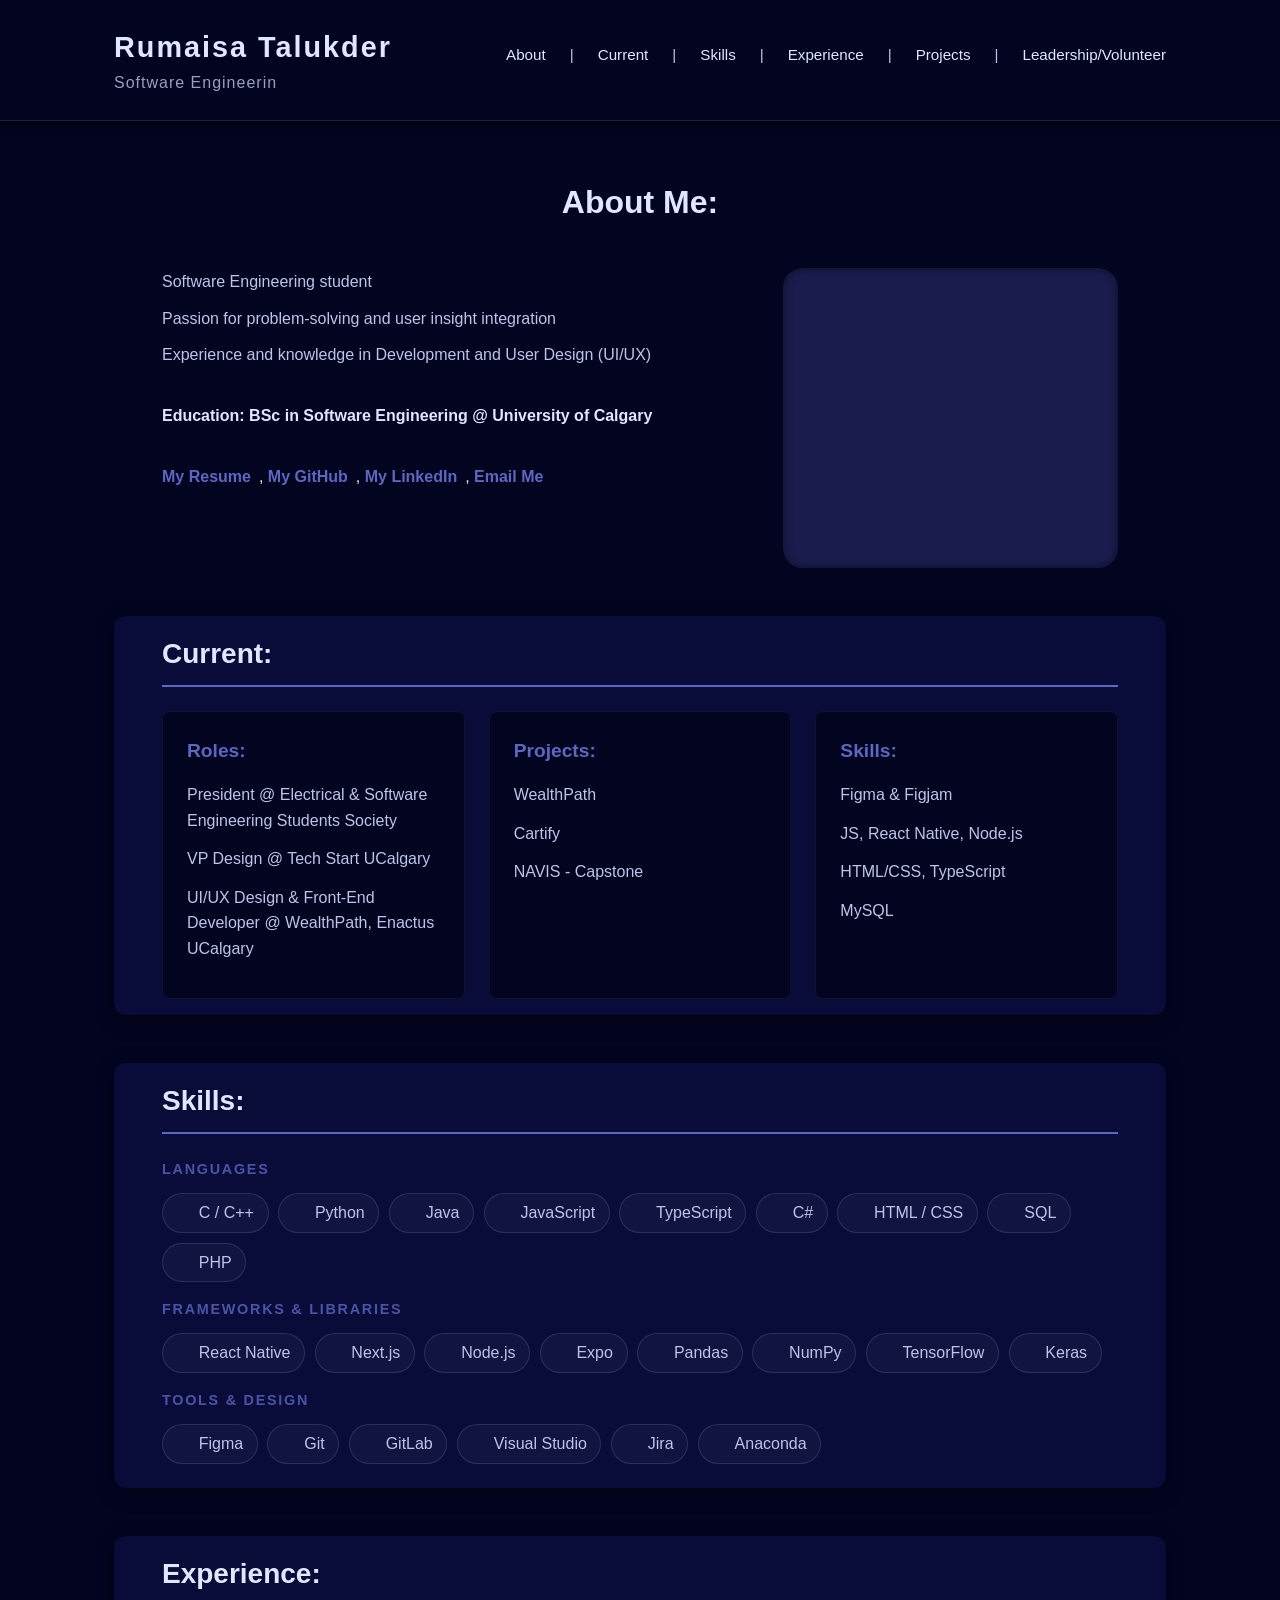
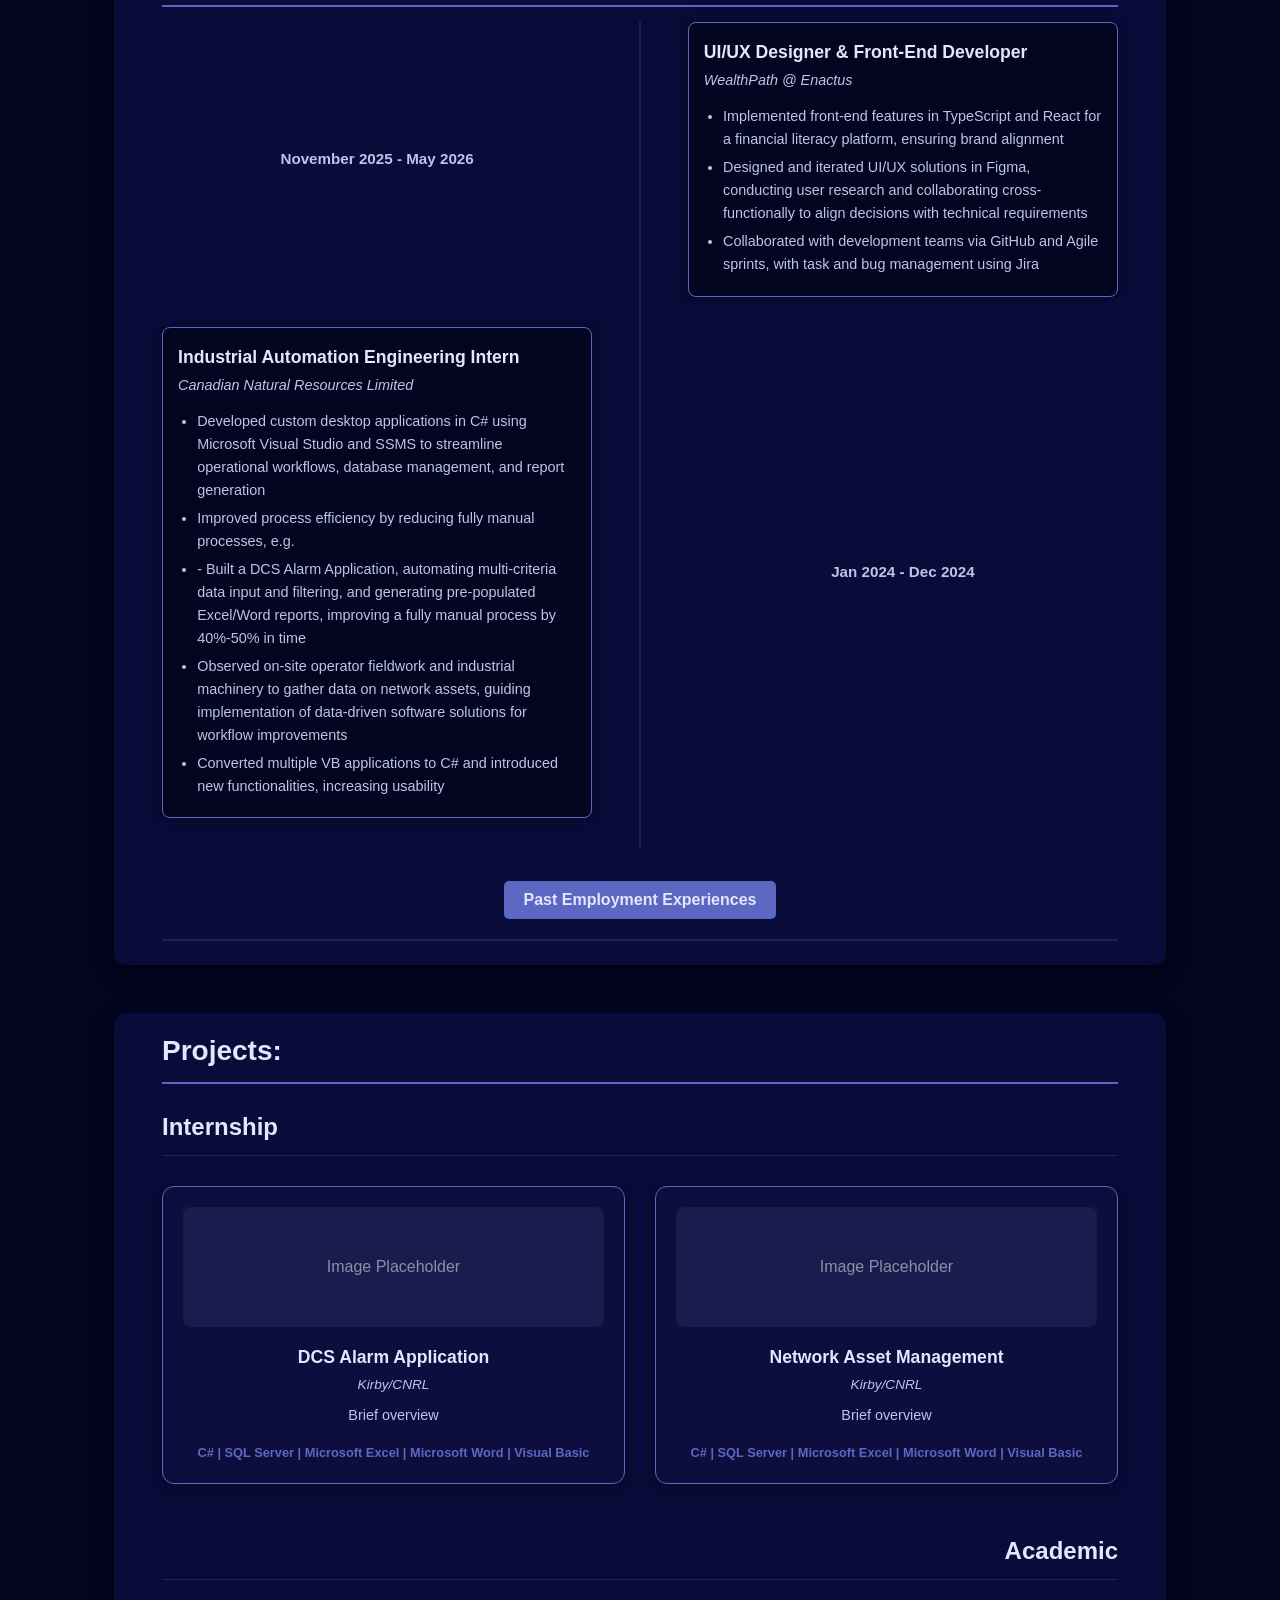
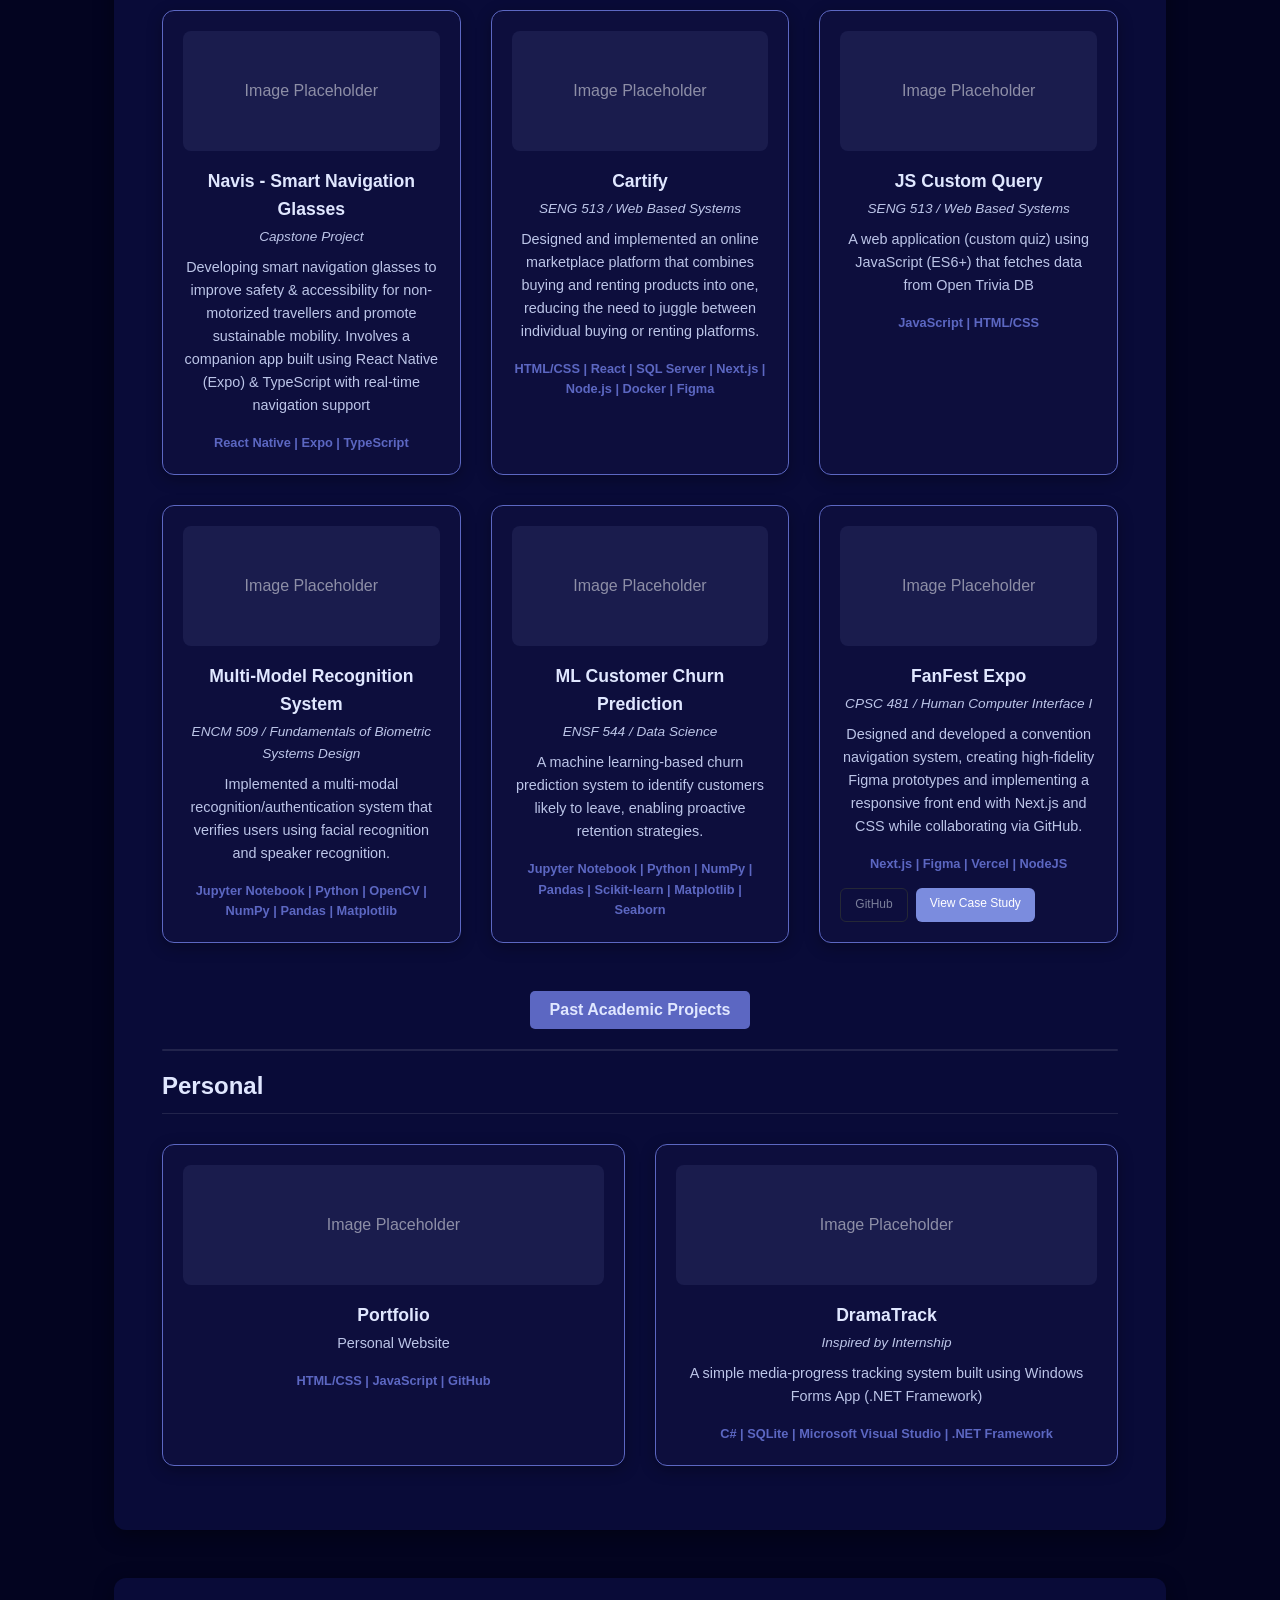
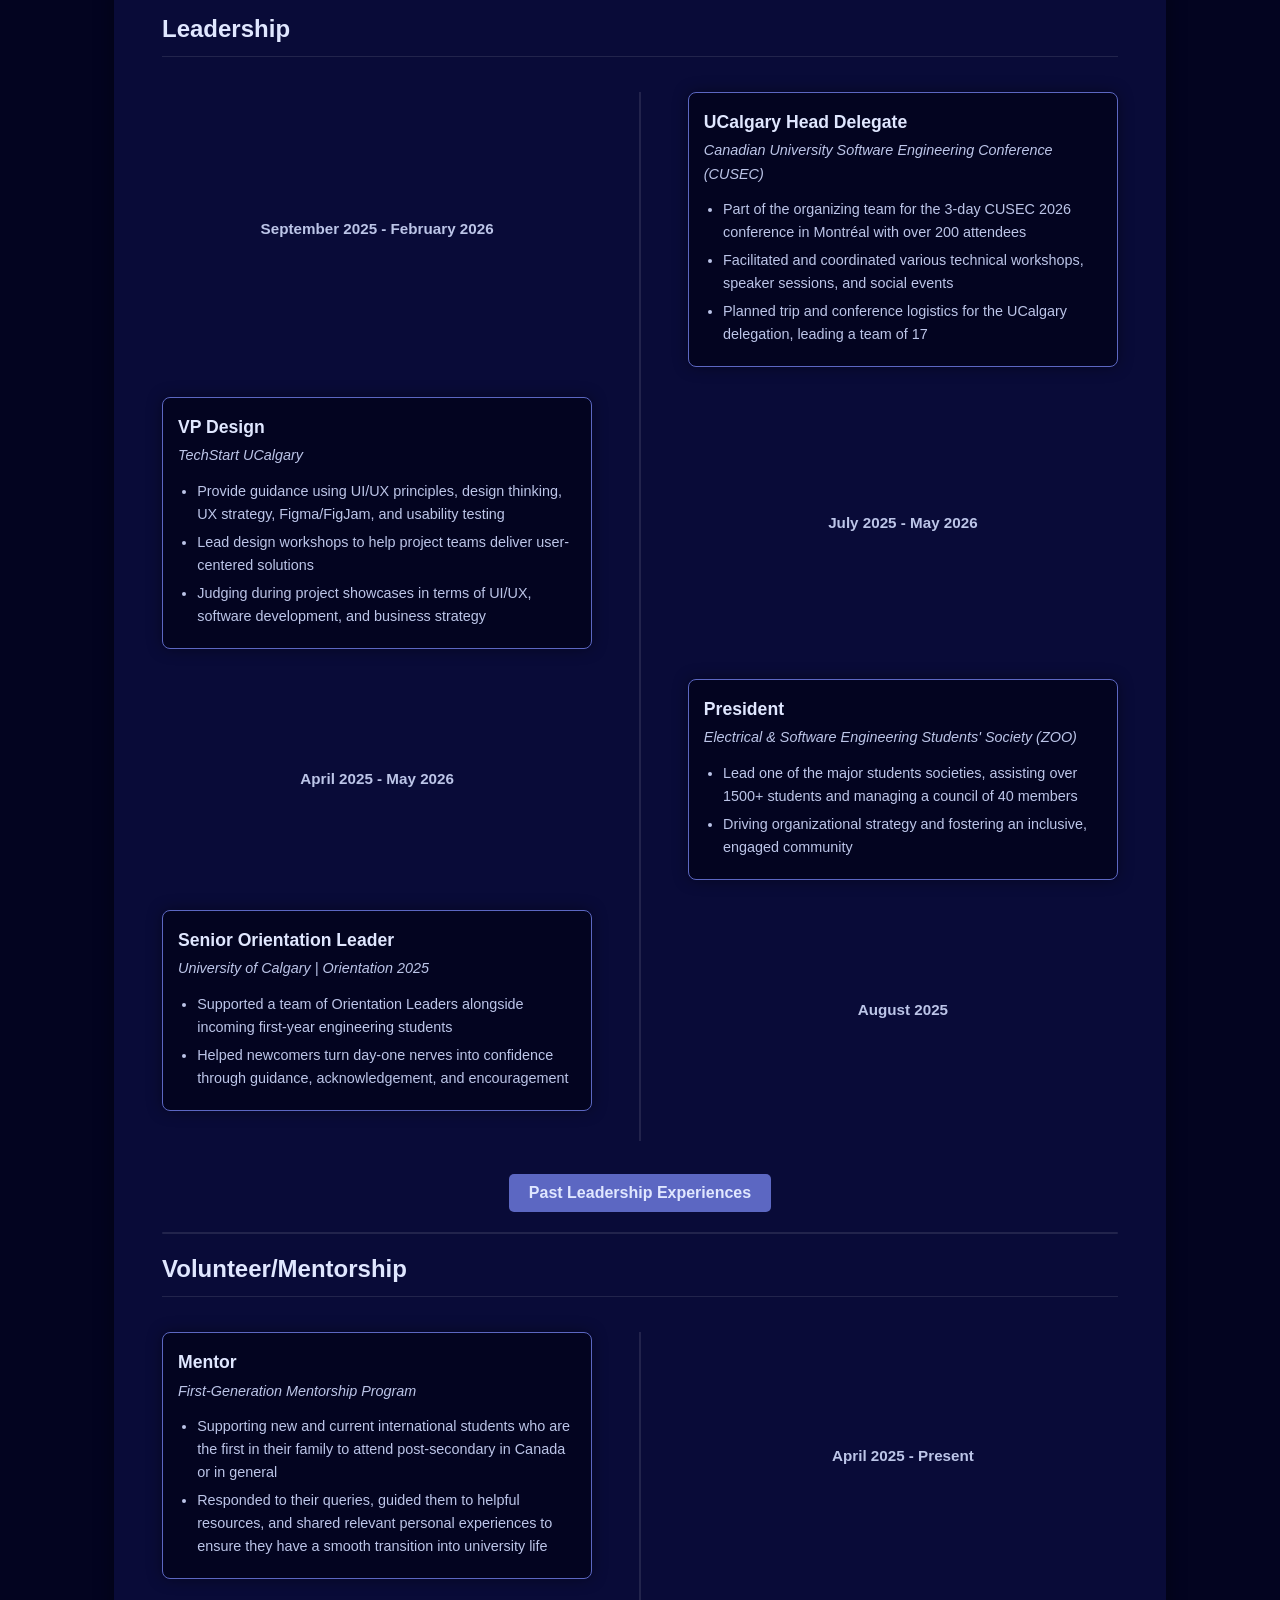
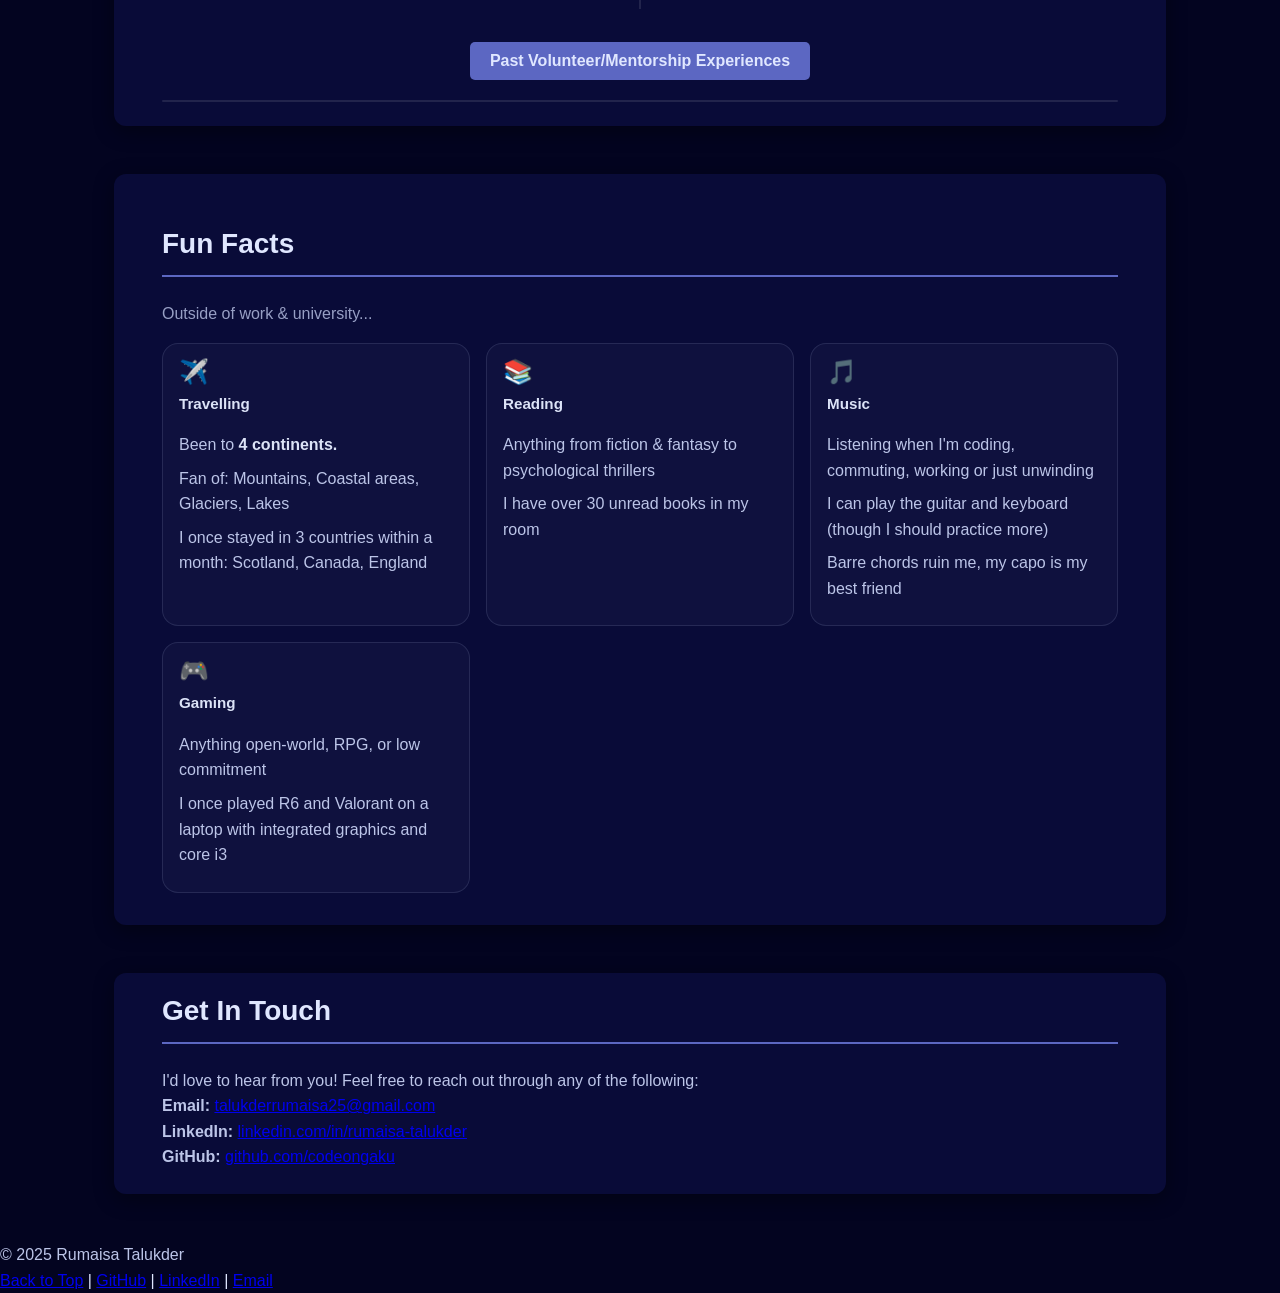
==== commit d17db723: "Updated layout, added case study, new html - Added new case study page for project details, includin" ====
--- a/portfolio-site/index.html
+++ b/portfolio-site/index.html
@@ -23,6 +23,7 @@
                     <li><a href="#skills">Skills</a></li>
                     <li><a href="#experience">Experience</a></li>
                     <li><a href="#projects">Projects</a></li>
+                    <li><a href="#lead-volun">Leadership/Volunteer</a></li>
                 </ul>
             </nav>
         </div>
@@ -88,8 +89,7 @@
                     <ul>
                         <li>Figma & Figjam</li>
                         <li>JS, React Native, Node.js</li>
-                        <li>HTML/CSS</li>
-                        <li>TypeScript</li>
+                        <li>HTML/CSS, TypeScript</li>
                         <li>MySQL</li>
                     </ul>
                 </div>
@@ -100,326 +100,92 @@
             <h2>Skills:</h2>
             <div class="skills-grid">
                 <!-- Java & VSCode logos not on simpleicons -->
-                <div class="skill-category">
+                <div class="skill-category languages">
                     <span class="category-label">Languages</span>
-                    <div class="skill-pills">
-                        <div class="skill-pill">
-                            <img src="https://cdn.simpleicons.org/cplusplus/a8b2d8" class="skill-icon" alt="" /><span>C
-                                / C++</span>
-                        </div>
-                        <div class="skill-pill">
-                            <img src="https://cdn.simpleicons.org/python/a8b2d8" class="skill-icon"
-                                alt="" /><span>Python</span>
-                        </div>
-                        <div class="skill-pill">
-                            <img src="" class="skill-icon" alt="" /><span>Java</span>
-                        </div>
-                        <div class="skill-pill">
-                            <img src="https://cdn.simpleicons.org/javascript/a8b2d8" class="skill-icon"
-                                alt="" /><span>JavaScript</span>
-                        </div>
-                        <div class="skill-pill">
-                            <img src="https://cdn.simpleicons.org/typescript/a8b2d8" class="skill-icon"
-                                alt="" /><span>TypeScript</span>
-                        </div>
-                        <div class="skill-pill">
-                            <img src="https://cdn.simpleicons.org/dotnet/a8b2d8" class="skill-icon"
-                                alt="" /><span>C#</span>
-                        </div>
-                        <div class="skill-pill">
-                            <img src="https://cdn.simpleicons.org/html5/a8b2d8" class="skill-icon" alt="" /><span>HTML /
-                                CSS</span>
-                        </div>
-                        <div class="skill-pill">
-                            <img src="https://cdn.simpleicons.org/mysql/a8b2d8" class="skill-icon"
-                                alt="" /><span>SQL</span>
-                        </div>
-                        <div class="skill-pill">
-                            <img src="https://cdn.simpleicons.org/php/a8b2d8" class="skill-icon"
-                                alt="" /><span>PHP</span>
-                        </div>
-                    </div>
-                </div>
-
-                <div class="skill-category">
+                    <div class="skill-pills"></div>  <!-- populated by JS -->
+                </div>
+                <div class="skill-category frameworks">
                     <span class="category-label">Frameworks & Libraries</span>
-                    <div class="skill-pills">
-                        <div class="skill-pill">
-                            <img src="https://cdn.simpleicons.org/react/a8b2d8" class="skill-icon" alt="" /><span>React
-                                Native</span>
-                        </div>
-                        <div class="skill-pill">
-                            <img src="https://cdn.simpleicons.org/nextdotjs/a8b2d8" class="skill-icon"
-                                alt="" /><span>Next.js</span>
-                        </div>
-                        <div class="skill-pill">
-                            <img src="https://cdn.simpleicons.org/nodedotjs/a8b2d8" class="skill-icon"
-                                alt="" /><span>Node.js</span>
-                        </div>
-                        <div class="skill-pill">
-                            <img src="https://cdn.simpleicons.org/expo/a8b2d8" class="skill-icon"
-                                alt="" /><span>Expo</span>
-                        </div>
-                        <div class="skill-pill">
-                            <img src="https://cdn.simpleicons.org/pandas/a8b2d8" class="skill-icon"
-                                alt="" /><span>Pandas</span>
-                        </div>
-                        <div class="skill-pill">
-                            <img src="https://cdn.simpleicons.org/numpy/a8b2d8" class="skill-icon"
-                                alt="" /><span>NumPy</span>
-                        </div>
-                        <div class="skill-pill">
-                            <img src="https://cdn.simpleicons.org/tensorflow/a8b2d8" class="skill-icon"
-                                alt="" /><span>TensorFlow</span>
-                        </div>
-                        <div class="skill-pill">
-                            <img src="https://cdn.simpleicons.org/keras/a8b2d8" class="skill-icon"
-                                alt="" /><span>Keras</span>
-                        </div>
-                    </div>
-                </div>
-
-                <div class="skill-category">
+                    <div class="skill-pills"></div>  <!-- populated by JS -->
+                </div>
+                <div class="skill-category tools">
                     <span class="category-label">Tools & Design</span>
-                    <div class="skill-pills">
-                        <div class="skill-pill">
-                            <img src="https://cdn.simpleicons.org/figma/a8b2d8" class="skill-icon"
-                                alt="" /><span>Figma</span>
-                        </div>
-                        <div class="skill-pill">
-                            <img src="https://cdn.simpleicons.org/git/a8b2d8" class="skill-icon"
-                                alt="" /><span>Git</span>
-                        </div>
-                        <div class="skill-pill">
-                            <img src="https://cdn.simpleicons.org/gitlab/a8b2d8" class="skill-icon"
-                                alt="" /><span>GitLab</span>
-                        </div>
-                        <div class="skill-pill">
-                            <img src="" class="skill-icon" alt="" /><span>Visual Studio</span>
-                        </div>
-                        <div class="skill-pill">
-                            <img src="https://cdn.simpleicons.org/Jira/a8b2d8" class="skill-icon"
-                                alt="" /><span>Jira</span>
-                        </div>
-                        <div class="skill-pill">
-                            <img src="https://cdn.simpleicons.org/anaconda/a8b2d8" class="skill-icon"
-                                alt="" /><span>Anaconda</span>
-                        </div>
-                    </div>
-                </div>
-            </div>
-        </section>
-
+                    <div class="skill-pills"></div>  <!-- populated by JS -->
+                </div>
+            </div>
+        </section>
+        
         <section id="experience" class="experience-section">
             <h2>Experience:</h2>
 
-            <div class="timeline-container professional-timeline">
-                <h3 class="timeline-title">Professional</h3>
-                <hr />
-
-                <div class="timeline-entry professional-entry">
-                    <div class="entry-date left-date">November 2025 - Present</div>
-                    <div class="entry-content right-content">
-                        <h4>UI/UX Designer & Front-End Developer</h4>
-                        <p class="company">WealthPath @ Enactus</p>
-                        <ul>
-                            <li>
-                                Designed and implemented UI/UX solutions in Figma, ensuring
-                                design feasibility for development
-                            </li>
-                            <li>
-                                Developed Front-End features using Typescript and React,
-                                collaborating via GitHub for version control
-                            </li>
-                            <li>
-                                Facilitated cross-team communication to align design decisions
-                                with technical requirements
-                            </li>
-                        </ul>
-                    </div>
-                </div>
-
-                <div class="timeline-entry professional-entry reversed">
-                    <div class="entry-content left-content">
-                        <h4>Industrial Automation Engineering Intern</h4>
-                        <p class="company">Canadian Natural Resources Limited</p>
-                        <ul>
-                            <li>
-                                Conducted on-site fieldwork to observe real-time industrial
-                                machinery, analyzing their integration with software
-                                applications and implementing data-driven automation solutions
-                            </li>
-                            <li>
-                                Developed custom desktop applications in C# using Microsoft
-                                Visual Studio and Microsoft SQL (SSMS) to enhance operational
-                                performance, database management and report generation (e.g.
-                                Word, Excel)
-                            </li>
-                            <li>
-                                Converted multiple VB applications to C# and introduced new
-                                functionalities, increasing usability by 25%
-                            </li>
-                            <li>
-                                Gained practical knowledge of industrial communication
-                                protocols such as Ethernet/IP, OPC, and Modbus
-                            </li>
-                        </ul>
-                    </div>
-                    <div class="entry-date right-date">Jan 2024 - Dec 2024</div>
-                </div>
-            </div>
-
+            <!-- Current professional entries — populated by JS -->
+            <div class="timeline-container professional-timeline"></div>
             <div class="collapse-container">
-                <button id="togglePastEmployment" class="collapse-button">
-                    Past Employment Experiences
-                </button>
+                <button id="togglePastEmployment" class="collapse-button">Past Employment Experiences</button>
                 <div id="past-employment-content" class="past-employment-content hidden">
                     <h3 class="collapsed-title">Past Employment Experiences</h3>
 
-                    <div class="timeline-container .past-experience-timeline">
+                    <!-- Past professional entries — populated by JS -->
+                    <div class="timeline-container past-professional-timeline">
                         <hr />
-
-                        <div class="timeline-entry leadership-entry">
-                            <div class="entry-date left-date">Dec 2022 - Dec 2023</div>
-                            <div class="entry-content right-content">
-                                <h4>Shift Supervisor</h4>
-                                <p class="company">Tim Hortons</p>
-                                <ul>
-                                    <li>
-                                        Led and supervised a multi-cultural team, optimizing
-                                        workflows for peak efficiency and customer satisfaction
-                                    </li>
-                                    <li>
-                                        Simultaneously carried out various roles whilst overseeing
-                                        operations and team efficiency
-                                    </li>
-                                    <li>
-                                        Effectively managed inventory levels, minimizing waste and
-                                        ensuring product availability while coordinating with
-                                        suppliers for timely restocking
-                                    </li>
-                                </ul>
-                            </div>
-                        </div>
-
-                        <div class="timeline-entry leadership-entry reversed">
-                            <div class="entry-content left-content">
-                                <h4>VP Academic</h4>
-                                <p class="company">NoxBit Digital</p>
-                                <ul>
-                                    <li>
-                                        Collaborated with the Electrical and Software Engineering
-                                        Department and professors
-                                    </li>
-                                    <li>
-                                        Organized and executed various academic and professional
-                                        events, such as the Internship Panel
-                                    </li>
-                                    <li>
-                                        Gathered and analyzed feedback from students to enhance
-                                        their academic experience and performance, discussing with
-                                        departments and/or professors when required
-                                    </li>
-                                </ul>
-                            </div>
-                            <div class="entry-date right-date">April 2022 - May 2023</div>
-                        </div>
-                    </div>
-                </div>
-            </div>
-
+                    </div>
+                </div>
+            </div>
+        </section>
+
+        <section id="projects" class="projects-section">
+            <h2>Projects:</h2>
+            <div class="project-category">
+                <h3 class="category-title">Internship</h3>
+                <hr class="category-divider" />
+                <!-- populated by JS -->
+                <div class="projects-grid internship-grid"></div>
+            </div>
+ 
+            <div class="project-category academic-category">
+                <h3 class="category-title right-aligned">Academic</h3>
+                <hr class="category-divider right-aligned" />
+                <!-- populated by JS -->
+                <div class="projects-grid academic-grid"></div>
+            </div>
+ 
+            <div class="collapse-container">
+                <button id="togglePastAcademic" class="collapse-button">Past Academic Projects</button>
+                <div id="past-academic-content" class="past-academic-content hidden">
+                    <h3 class="collapsed-title">Past Academic Projects</h3>
+                    <!-- populated by JS -->
+                    <div class="projects-grid past-academic-grid"></div>
+                </div>
+            </div>
+ 
+            <div class="project-category">
+                <h3 class="category-title">Personal</h3>
+                <hr class="category-divider" />
+                <!-- populated by JS -->
+                <div class="projects-grid personal-grid"></div>
+            </div>
+        </section>
+
+        <section id="lead-volun" class="experience-section">
+ 
             <div class="timeline-container leadership-timeline">
                 <h3 class="timeline-title">Leadership</h3>
                 <hr />
-
-                <div class="timeline-entry leadership-entry">
-                    <div class="entry-date left-date">
-                        September 2025 - February 2026
-                    </div>
-                    <div class="entry-content right-content">
-                        <h4>UCalgary Head Delegate</h4>
-                        <p class="company">
-                            Canadian University Software Engineering Conference (CUSEC)
-                        </p>
-                        <ul>
-                            <li>
-                                Part of the organizing team for the 3-day CUSEC 2026
-                                conference in Montréal with over 200 attendees
-                            </li>
-                            <li>
-                                Facilitated and coordinated various technical workshops,
-                                speaker sessions, and social events
-                            </li>
-                            <li>
-                                Planned trip and conference logistics for the UCalgary
-                                delegation, leading a team of 17
-                            </li>
-                        </ul>
-                    </div>
-                </div>
-
-                <div class="timeline-entry leadership-entry reversed">
-                    <div class="entry-content left-content">
-                        <h4>VP Design</h4>
-                        <p class="company">TechStart UCalgary</p>
-                        <ul>
-                            <li>
-                                Provide guidance using UI/UX principles, design thinking, UX
-                                strategy, Figma/FigJam, and usability testing
-                            </li>
-                            <li>
-                                Lead design workshops to help project teams deliver
-                                user-centered solutions
-                            </li>
-                            <li>
-                                Judging during project showcases in terms of UI/UX, software
-                                development, and business strategy
-                            </li>
-                        </ul>
-                    </div>
-                    <div class="entry-date right-date">July 2025 - Present</div>
-                </div>
-
-                <div class="timeline-entry leadership-entry">
-                    <div class="entry-date left-date">April 2025 - Present</div>
-                    <div class="entry-content right-content">
-                        <h4>President</h4>
-                        <p class="company">
-                            Electrical & Software Engineering Students' Society (ZOO)
-                        </p>
-                        <ul>
-                            <li>
-                                Lead one of the major students societies, assisting over 1500+
-                                students and managing a council of 40 members
-                            </li>
-                            <li>
-                                Driving organizational strategy and fostering an inclusive,
-                                engaged community
-                            </li>
-                            <li>Role</li>
-                        </ul>
-                    </div>
-                </div>
-
-                <div class="timeline-entry leadership-entry reversed">
-                    <div class="entry-content left-content">
-                        <h4>Senior Orientation Leader</h4>
-                        <p class="company">University of Calgary | Orientation 2025</p>
-                        <ul>
-                            <li>
-                                Supported a team of Orientation Leaders alongside incoming
-                                first-year engineering students
-                            </li>
-                            <li>
-                                Helped newcomers turn day-one nerves into confidence through
-                                guidance, acknowledgement, and encouragement
-                            </li>
-                        </ul>
-                    </div>
-                    <div class="entry-date right-date">August 2025</div>
-                </div>
-            </div>
-
+                <!-- populated by JS -->
+            </div>
+ 
+            <!-- buggy bug bug :( -->
+            <!-- <div class="collapse-container">
+                <button id="togglePastLeadership" class="collapse-button">Past Leadership Experiences</button>
+                <div id="past-leadership-content" class="past-leadership-content hidden">
+                    <h3 class="collapsed-title">Past Leadership Experiences</h3>
+                -->    <!-- populated by JS -->
+                <!--   <div class="timeline-container .past-experience-timeline">
+                        <hr />
+                    </div>
+                </div>
+            </div> -->
+ 
             <div class="collapse-container">
                 <button id="togglePastLeadership" class="collapse-button">
                     Past Leadership Experiences
@@ -484,27 +250,20 @@
             <div class="timeline-container volunteer-timeline">
                 <h3 class="timeline-title">Volunteer/Mentorship</h3>
                 <hr />
-
-                <div class="timeline-entry volunteer-entry reversed">
-                    <div class="entry-content left-content">
-                        <h4>Mentor</h4>
-                        <p class="company">First-Generation Mentorship Program</p>
-                        <ul>
-                            <li>
-                                Supporting new and current international students who are the
-                                first in their immediately family to attend post-secondary in
-                                Canada or in general
-                            </li>
-                            <li>
-                                Responded to their queries, guided them to helpful resources,
-                                and shared relevant personal experiences to ensure they have a
-                                smooth transition into university life
-                            </li>
-                        </ul>
-                    </div>
-                    <div class="entry-date right-date">April 2025 - Present</div>
-                </div>
-            </div>
+                <!-- populated by JS -->
+            </div>
+ 
+            <!-- buggy bug bug :( -->
+            <!-- <div class="collapse-container">
+                <button id="togglePastVolunteer" class="collapse-button">Past Volunteer/Mentorship Experiences</button>
+                <div id="past-volunteer-content" class="past-leadership-content hidden">
+                    <h3 class="collapsed-title">Past Volunteer/Mentorship Experiences</h3>
+                --><!-- populated by JS -->
+                <!--    <div class="timeline-container .past-experience-timeline">
+                        <hr />
+                    </div>
+                </div>
+            </div> -->
 
             <div class="collapse-container">
                 <button id="togglePastVolunteer" class="collapse-button">
@@ -597,224 +356,7 @@
                     </div>
                 </div>
             </div>
-        </section>
-
-        <section id="projects" class="projects-section">
-            <h2>Projects</h2>
-
-            <div class="project-category">
-                <h3 class="category-title">Internship</h3>
-                <hr class="category-divider" />
-
-                <div class="projects-grid internship-grid">
-                    <div class="project-card">
-                        <div class="project-image-placeholder">Image Placeholder</div>
-                        <h4>DCS Alarm Application</h4>
-                        <p class="project-source">Kirby/CNRL</p>
-                        <p class="project-summary">Brief overview</p>
-                        <p class="project-tech">
-                            C# | SQL Server | Microsoft Excel | Microsoft Word | Visual
-                            Basic
-                        </p>
-                    </div>
-
-                    <div class="project-card">
-                        <div class="project-image-placeholder">Image Placeholder</div>
-                        <h4>Network Asset Management</h4>
-                        <p class="project-source">Kirby/CNRL</p>
-                        <p class="project-summary">Brief overview</p>
-                        <p class="project-tech">
-                            C# | SQL Server | Microsoft Excel | Microsoft Word | Visual
-                            Basic
-                        </p>
-                    </div>
-                </div>
-            </div>
-
-            <div class="project-category academic-category">
-                <h3 class="category-title right-aligned">Academic</h3>
-                <hr class="category-divider right-aligned" />
-
-                <div class="projects-grid academic-grid">
-                    <div class="project-card">
-                        <div class="project-image-placeholder">Image Placeholder</div>
-                        <h4>Navis - Smart Navigation Glasses</h4>
-                        <p class="project-source">Capstone Project</p>
-                        <p class="project-summary">
-                            Developing smart navigation glasses to improve safety &
-                            accessibility for non-motorized travellers and promote
-                            sustainable mobility. Involves a companion app built using React
-                            Native (Expo) & TypeScript with real-time navigation support
-                        </p>
-                        <p class="project-tech">
-                            C# | SQL Server | Microsoft Excel | Microsoft Word | Visual
-                            Basic
-                        </p>
-                    </div>
-
-                    <div class="project-card">
-                        <div class="project-image-placeholder">Image Placeholder</div>
-                        <h4>Cartify</h4>
-                        <p class="project-source">SENG 513 / Web Based Systems</p>
-                        <p class="project-summary">
-                            Designed and implemented an online marketplace platform that
-                            combines buying and renting products into one, reducing the need
-                            to juggle between individual buying or renting platforms.
-                        </p>
-                        <p class="project-tech">
-                            HTML/CSS | React | SQL Server | Next.js | Node.js | Docker |
-                            Figma
-                        </p>
-                    </div>
-
-                    <div class="project-card">
-                        <div class="project-image-placeholder">Image Placeholder</div>
-                        <h4>JS Custom Query</h4>
-                        <p class="project-source">SENG 513 / Web Based Systems</p>
-                        <p class="project-summary">
-                            A web application (custom quiz) using JavaScript (ES6+) that
-                            fetches data from Open Trivia DB
-                        </p>
-                        <p class="project-tech">JavaScript | HTML/CSS</p>
-                    </div>
-
-                    <div class="project-card">
-                        <div class="project-image-placeholder">Image Placeholder</div>
-                        <h4>Multi-Model Recognition System</h4>
-                        <p class="project-source">
-                            ENCM 509 / Fundamentals of Biometric Systems Design
-                        </p>
-                        <p class="project-summary">
-                            Implemented a multi-modal recognition/authentication system that
-                            verifies users using facial recognition and speaker recognition.
-                            By combining the strengths of both modalities, the system aims
-                            to provide a more robust and reliable approach to user
-                            authentication.
-                        </p>
-                        <p class="project-tech">
-                            Jupyter Notebook | Python | OpenCV | NumPy, Pandas | Matplotlib
-                        </p>
-                    </div>
-
-                    <div class="project-card">
-                        <div class="project-image-placeholder">Image Placeholder</div>
-                        <h4>ML Customer Churn Prediction</h4>
-                        <p class="project-source">ENSF 544 / Data Science</p>
-                        <p class="project-summary">
-                            A machine learning-based churn prediction system to identify
-                            customers likely to leave, enabling proactive retention
-                            strategies.
-                        </p>
-                        <p class="project-tech">
-                            Jupyter Notebook | Python | NumPy, Pandas | Scikit-learn |
-                            Matplotlib | Seaborn | Logistic Regression - SVM - Random Forest
-                        </p>
-                    </div>
-
-                    <div class="project-card">
-                        <div class="project-image-placeholder">Image Placeholder</div>
-                        <h4>FanFest Expo</h4>
-                        <p class="project-source">
-                            CPSC 481 / Human Computer Interface I
-                        </p>
-                        <p class="project-summary">
-                            Designed and developed a convention navigation system, creating
-                            high-fidelity Figma prototypes and implementing a responsive
-                            front end with Next.js and CSS while collaborating via GitHub.
-                        </p>
-                        <p class="project-tech">Next.js | Figma | Vercel | NodeJS</p>
-                    </div>
-                </div>
-            </div>
-
-            <div class="collapse-container">
-                <button id="togglePastAcademic" class="collapse-button">
-                    Past Academic Projects
-                </button>
-                <div id="past-academic-content" class="past-leadership-content hidden">
-                    <h3 class="collapsed-title">Past Academic Projects</h3>
-
-                    <div class="projects-grid past-academic-grid">
-                        <div class="project-card">
-                            <div class="project-image-placeholder">Image Placeholder</div>
-                            <h4>Web Proxy</h4>
-                            <p class="project-source">
-                                CPSC 441 / Computer Networks - Network Protocols
-                            </p>
-                            <p class="project-summary">
-                                Developed a content-filtering HTTP proxy server in C++ on WSL
-                                for intercepting and modifying web traffic in real-time,
-                                implementing regex-based text replacement and image
-                                manipulation
-                            </p>
-                            <p class="project-tech">
-                                C# | SQL Server | Microsoft Excel | Microsoft Word | Visual
-                                Basic
-                            </p>
-                        </div>
-
-                        <div class="project-card">
-                            <div class="project-image-placeholder">Image Placeholder</div>
-                            <h4>Media Shelf</h4>
-                            <p class="project-source">CPSC 471</p>
-                            <p class="project-summary">Brief overview</p>
-                            <p class="project-tech">
-                                C# | SQL Server | Microsoft Excel | Microsoft Word | Visual
-                                Basic
-                            </p>
-                        </div>
-
-                        <div class="project-card">
-                            <div class="project-image-placeholder">Image Placeholder</div>
-                            <h4>NewsFlash</h4>
-                            <p class="project-source">ENSF 4</p>
-                            <p class="project-summary">Brief overview</p>
-                            <p class="project-tech">
-                                C# | SQL Server | Microsoft Excel | Microsoft Word | Visual
-                                Basic
-                            </p>
-                        </div>
-
-                        <div class="project-card">
-                            <div class="project-image-placeholder">Image Placeholder</div>
-                            <h4>Theatre</h4>
-                            <p class="project-source">ENSF</p>
-                            <p class="project-summary">Brief overview</p>
-                            <p class="project-tech">
-                                C# | SQL Server | Microsoft Excel | Microsoft Word | Visual
-                                Basic
-                            </p>
-                        </div>
-                    </div>
-                </div>
-            </div>
-
-            <div class="project-category">
-                <h3 class="category-title">Personal</h3>
-                <hr class="category-divider" />
-
-                <div class="projects-grid personal-grid">
-                    <div class="project-card">
-                        <div class="project-image-placeholder">Image Placeholder</div>
-                        <h4>Portfolio</h4>
-                        <p class="project-summary">Personal Website</p>
-                        <p class="project-tech">HTML/CSS | JavaScript | GitHub</p>
-                    </div>
-
-                    <div class="project-card">
-                        <div class="project-image-placeholder">Image Placeholder</div>
-                        <h4>DramaTrack</h4>
-                        <p class="project-source">Inspired by Internship</p>
-                        <p class="project-summary">
-                            A simple media-progress tracking system built using Windows
-                            Forms App (.NET Framework)
-                        </p>
-                        <p class="project-tech">
-                            C# | SQLite | Microsoft Visual Studio | .NET Framework
-                        </p>
-                    </div>
-                </div>
-            </div>
+
         </section>
 
         <section id="fun-facts" class="fun-facts-section">
--- a/portfolio-site/public/style.css
+++ b/portfolio-site/public/style.css
@@ -1,6 +1,6 @@
 /* General Styling */
 :root {
-    /* New Dark Theme Colors */
+    /* Dark Theme Colors */
     --primary-bg: #030420; /* Very Dark Navy/Black */
     --secondary-bg: #090B38; /* Slightly lighter background for sections */
     --primary-text: #E0E7FF; /* Light blue/white text */
@@ -317,7 +317,7 @@
   flex-shrink: 0;
 }
 
-/* --- EXPERIENCE SECTION: Timeline Styling --- */
+/* EXPERIENCE SECTION: Timeline Styling */
 
 .experience-section {
     padding-top: 1rem;
@@ -458,6 +458,7 @@
 
 /* --- COLLAPSIBLE BUTTON STYLING --- */
 .past-employment-content,
+.past-academic-content,
 .past-leadership-content {
     margin-top: 20px;
     background-color: var(--secondary-bg);
@@ -471,12 +472,14 @@
 }
 
 .past-employment-content.active,
+.past-academic-content.active,
 .past-leadership-content.active {
     max-height: 1000px; /* Increased max-height to ensure content fits */
     transition: max-height 0.5s ease-in;
 }
 
 .past-employment-content .collapsed-title,
+.past-academic-content .collapsed-title,
 .past-leadership-content .collapsed-title {
     color: var(--primary-text);
     font-size: 1.5rem;
@@ -513,7 +516,7 @@
     margin: 3px 0;
 }
 
-/* --- Responsive Timeline Adjustments --- */
+/* Responsive Timeline Adjustments */
 @media (max-width: 768px) {
     .skills-grid {
         grid-template-columns: repeat(3, 1fr); /* Collapse to 3 columns on small screens */
@@ -559,13 +562,13 @@
 
 }
 
-/* --- FOOTER --- */
+/* FOOTER */
 
 footer {
     background-color: var(--primary-bg);
 }
 
-/* --- RESPONSIVE DESIGN --- */
+/* RESPONSIVE DESIGN */
 
 @media (max-width: 1000px) {
     .current-grid {
@@ -619,7 +622,7 @@
     }
 }
 
-/* --- PROJECTS SECTION --- */
+/* PROJECTS SECTION */
 
 .projects-section {
     padding-top: 1rem;
@@ -759,7 +762,7 @@
     }
 }
 
-/* --- FUN FACTS SECTION --- */
+/* FUN FACTS SECTION */
 
 .fun-facts-section {
   padding-bottom: 2rem;
@@ -837,9 +840,36 @@
   }
 }
 
-/* --- CONTACT SECTION --- */
+/* CONTACT SECTION */
 
 .contact-section {
     padding-top: 1rem;
     padding-bottom: 1.5rem;
+}
+
+.card-actions {
+  display: flex;
+  gap: 8px;
+  margin-top: 14px;
+}
+
+.card-btn {
+  font-size: 12px;
+  padding: 6px 14px;
+  border-radius: 6px;
+  text-decoration: none;
+  font-family: inherit;
+  transition: opacity 0.2s;
+}
+
+.card-btn:hover { opacity: 0.8; }
+
+.btn-ghost {
+  border: 1px solid var(--border, #252836);
+  color: var(--text-muted, #7a7f9a);
+}
+
+.btn-accent {
+  background: var(--accent, #7b8cde);
+  color: #fff;
 }
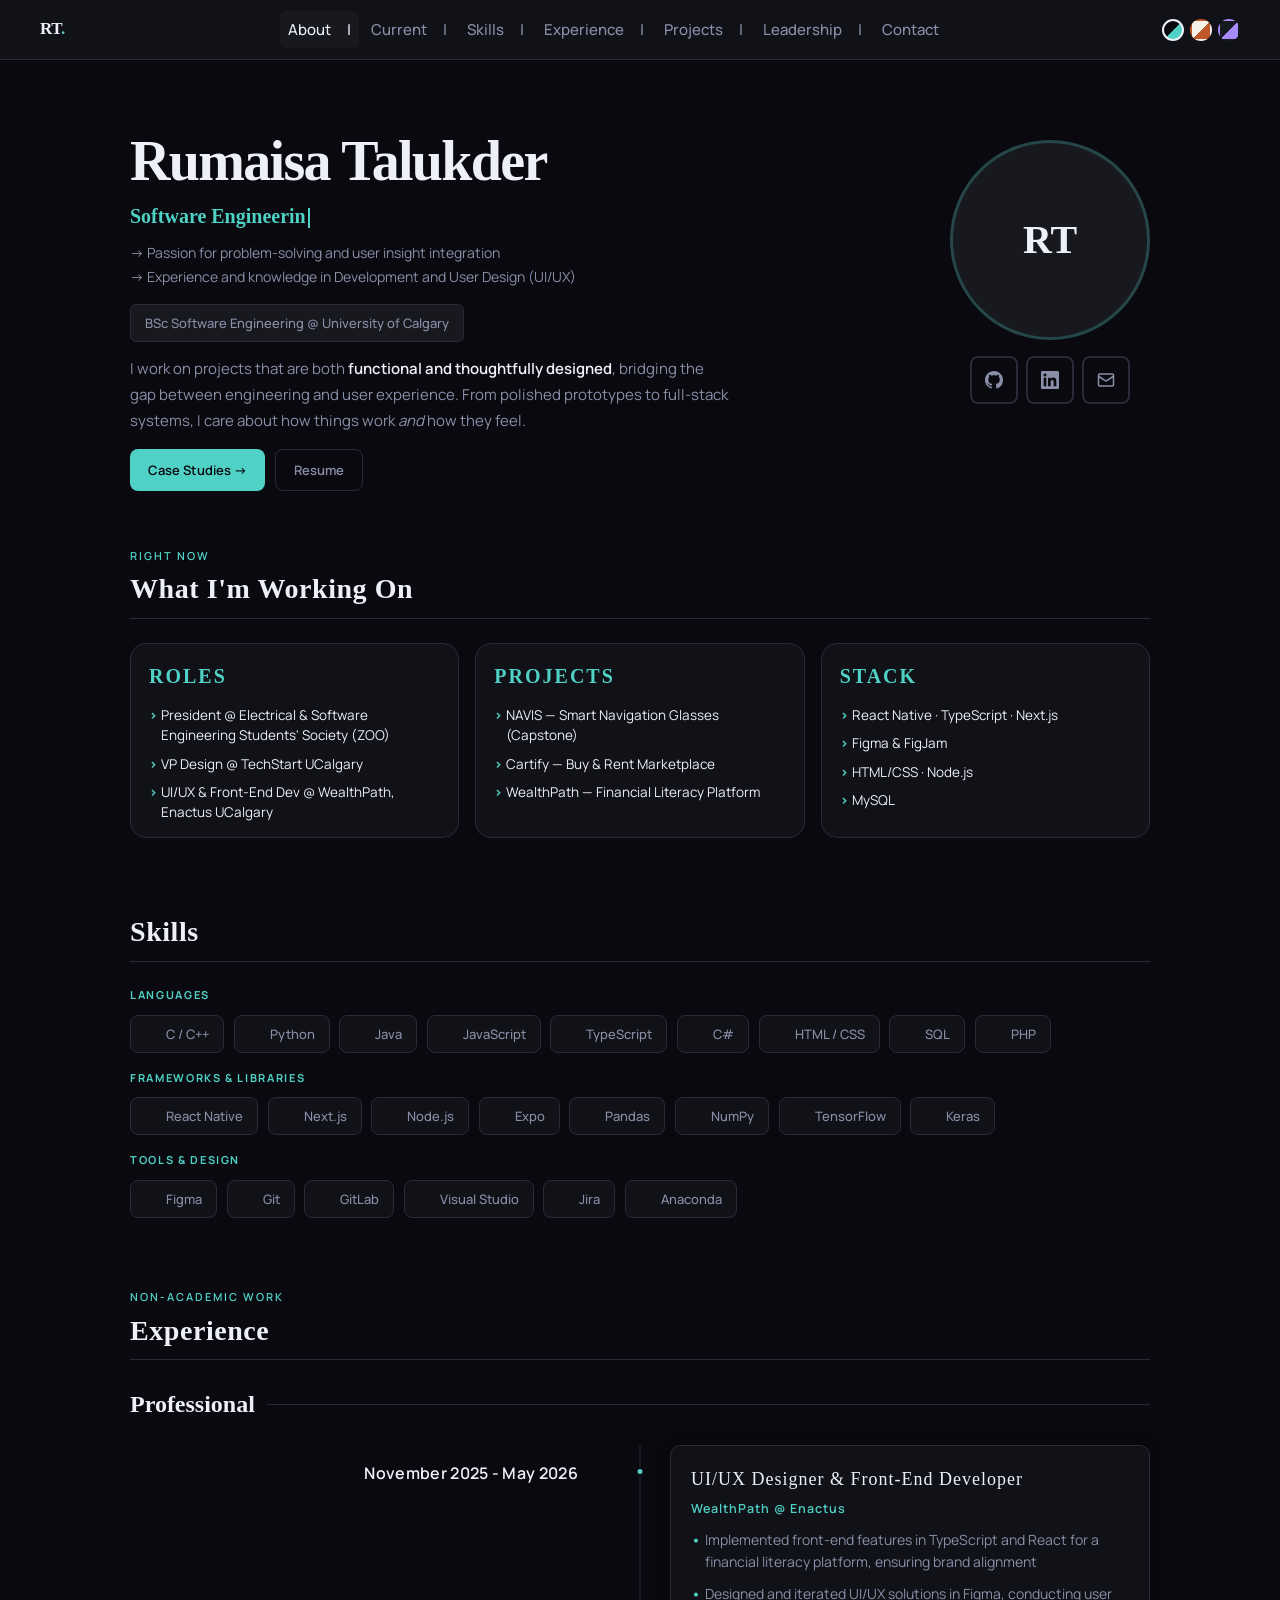
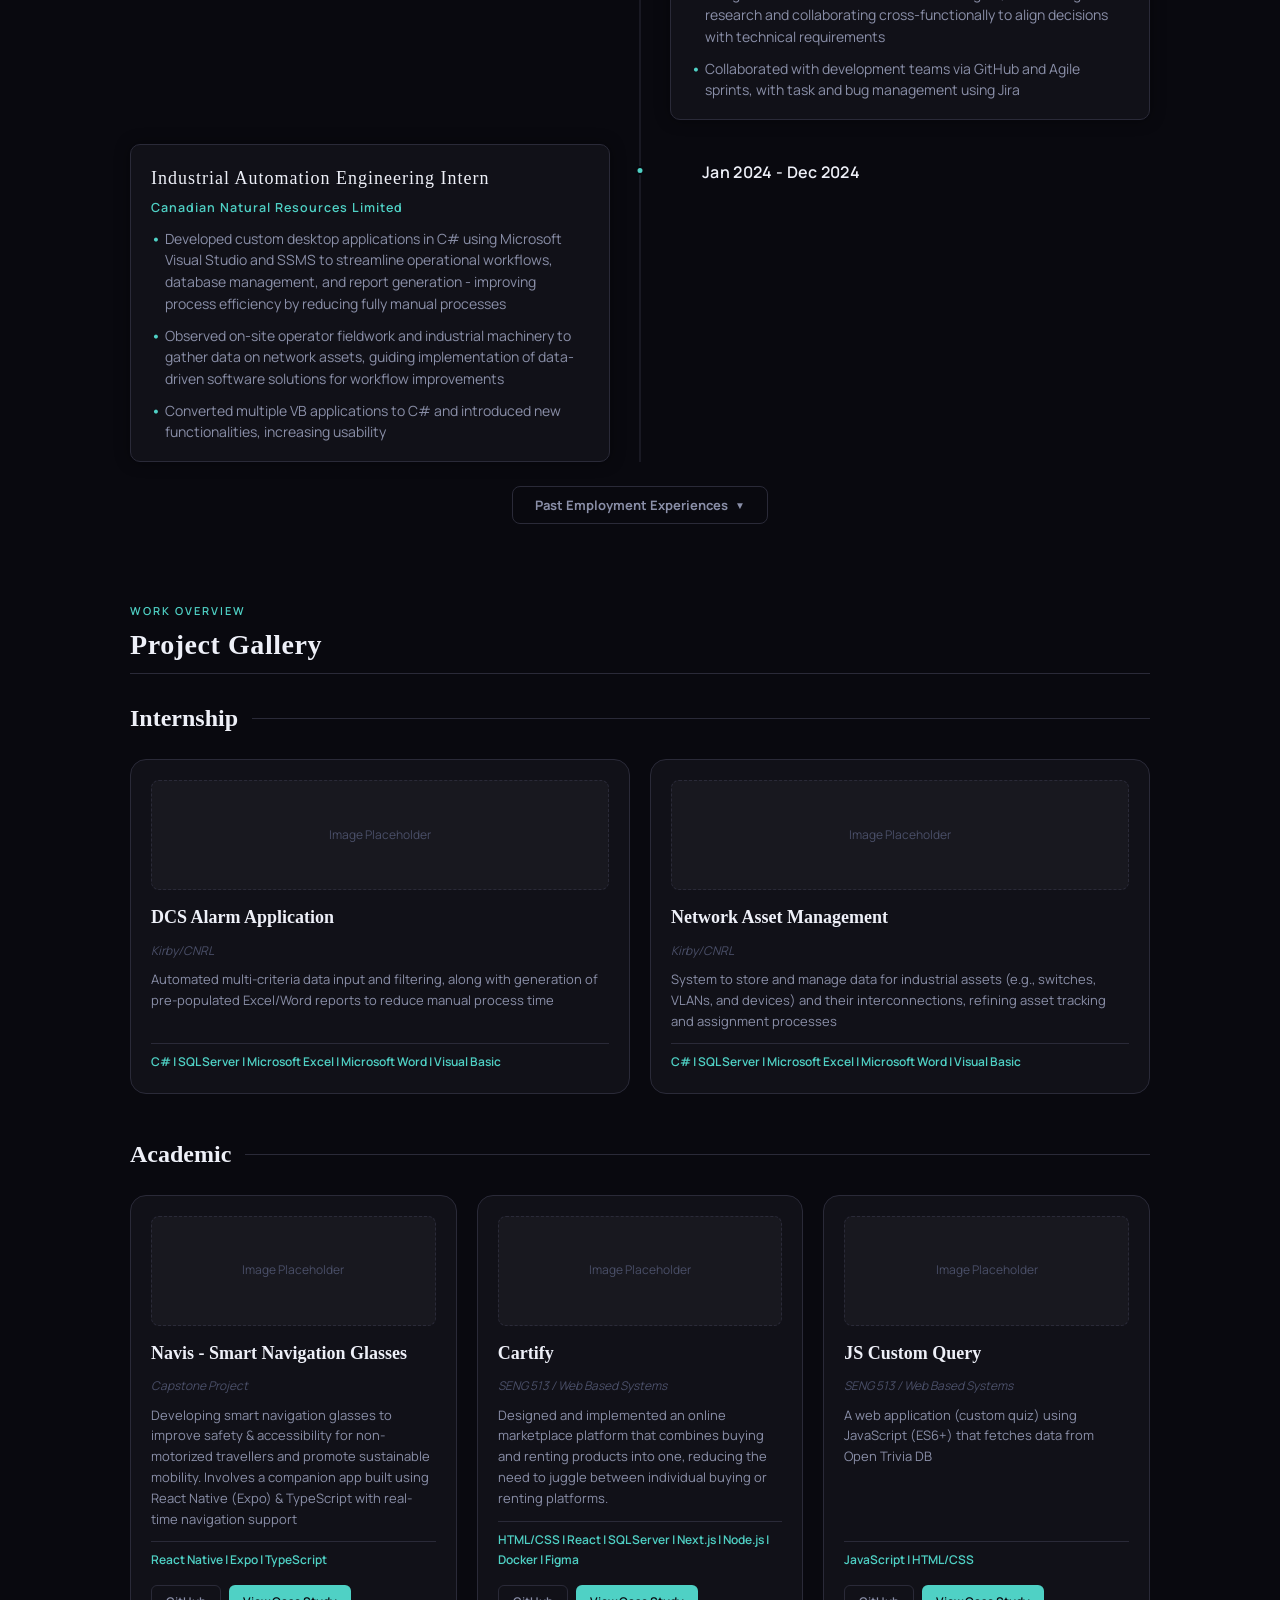
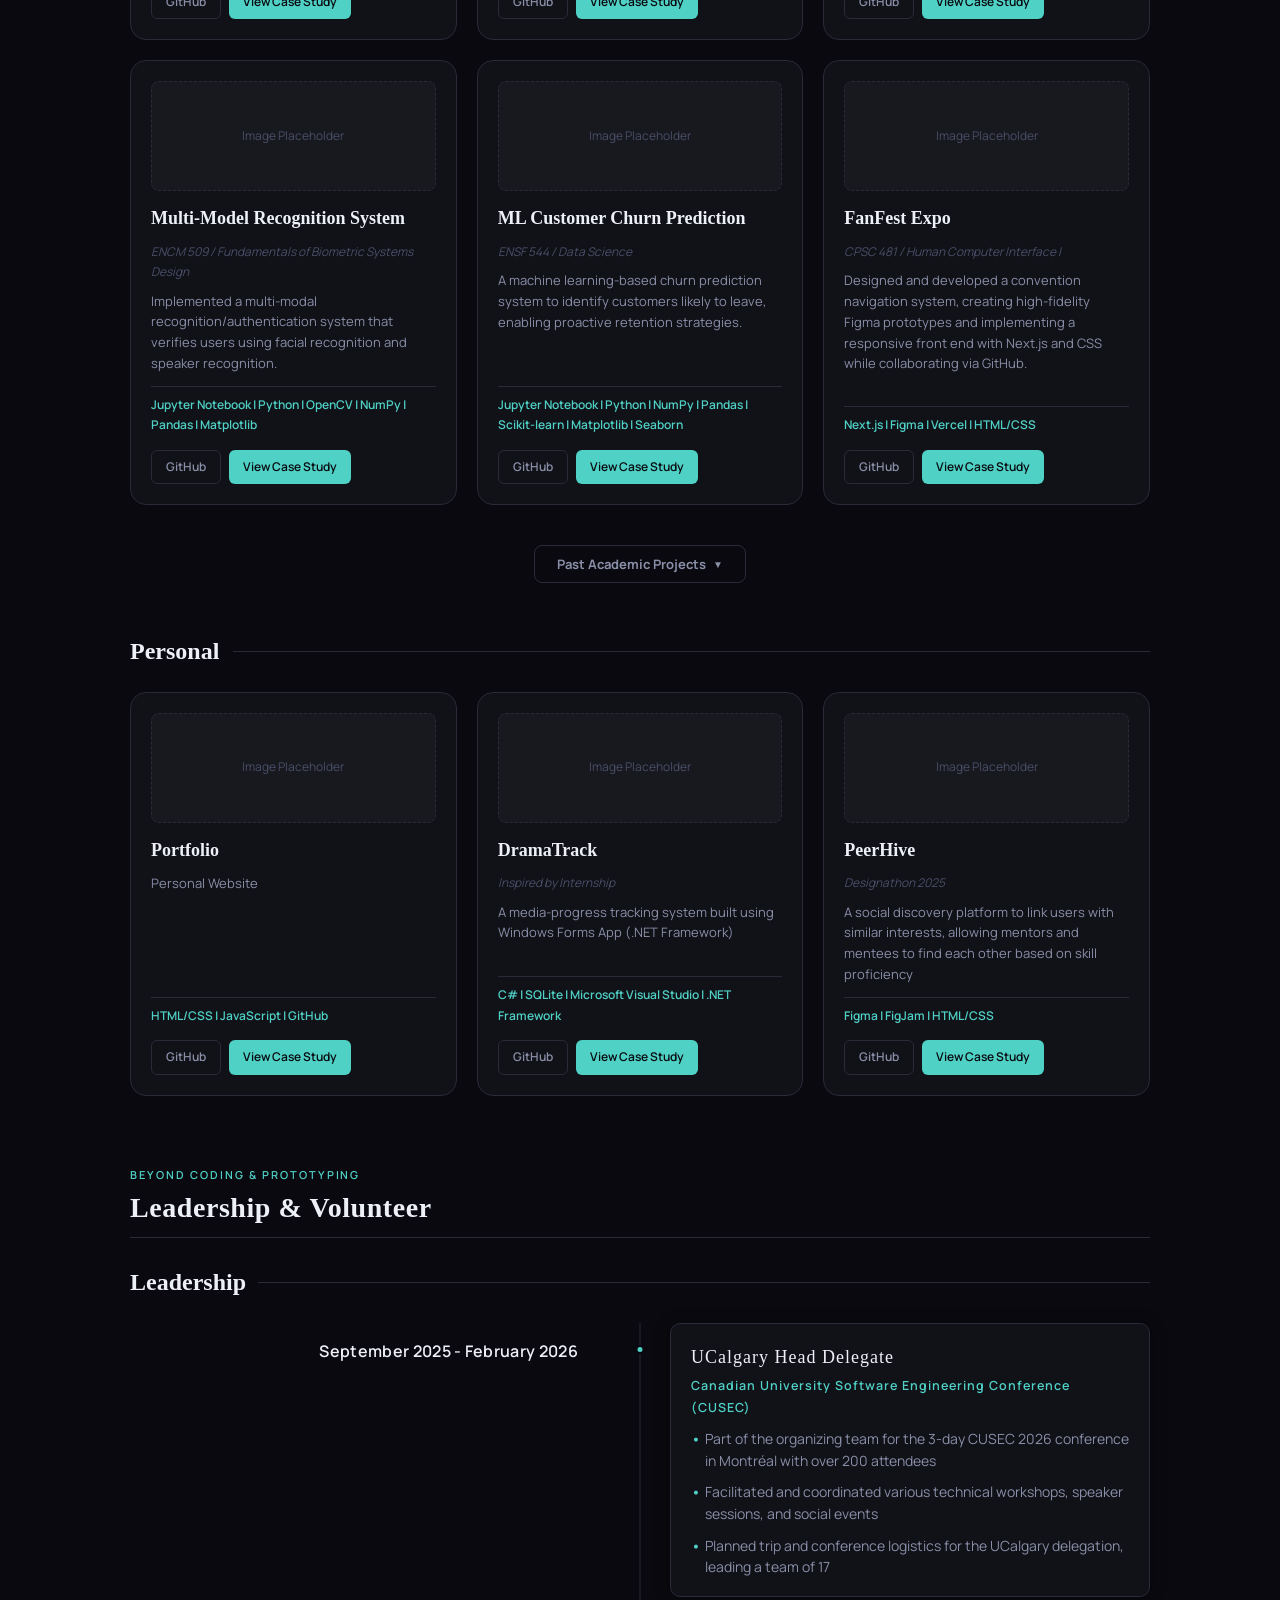
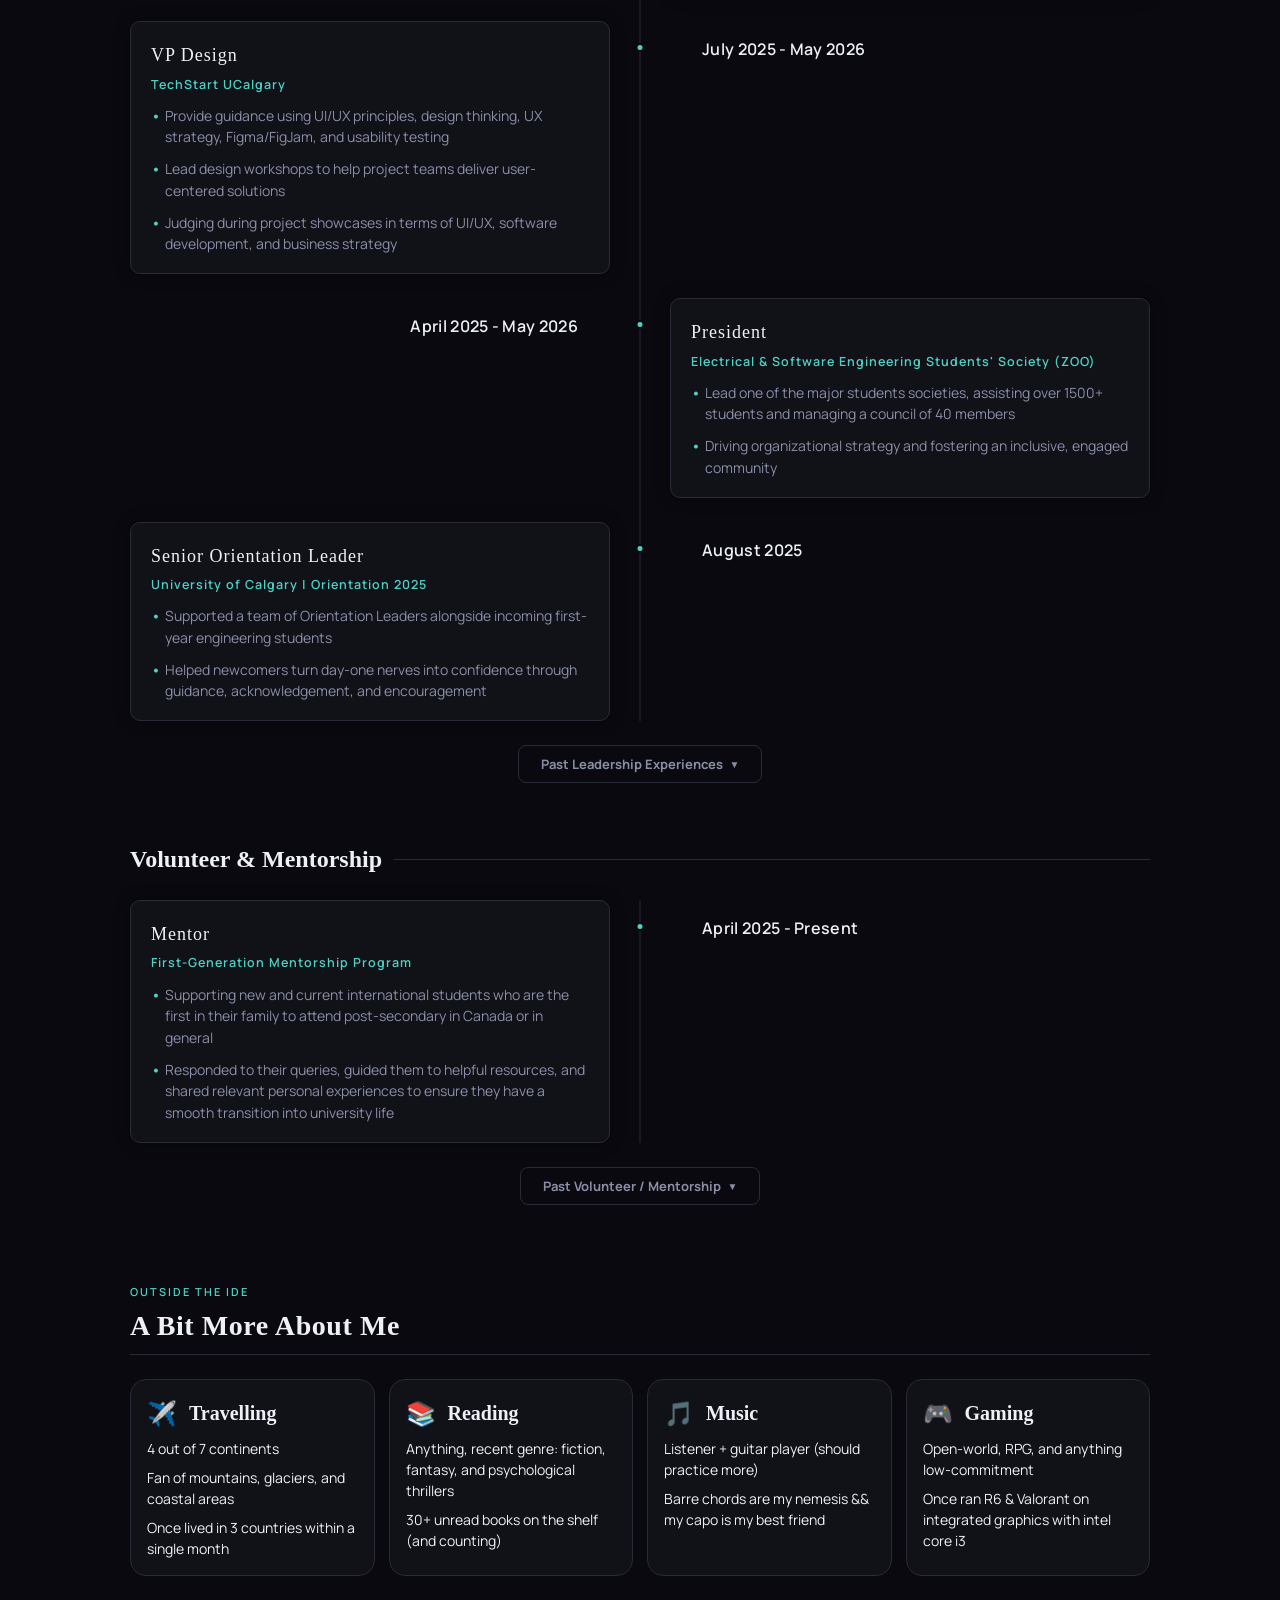
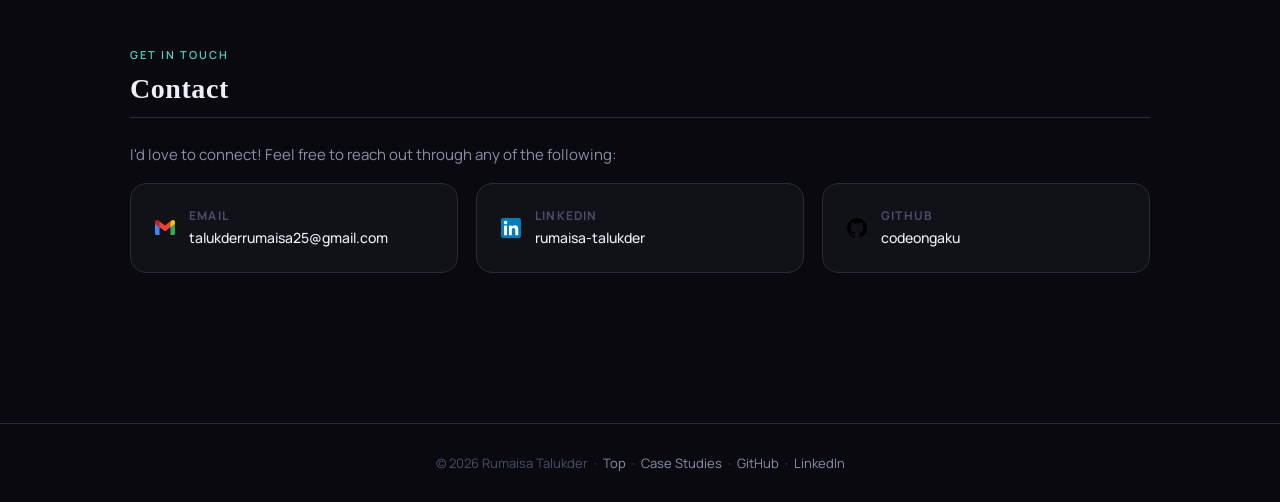
==== commit 1d9c3552: "Updated layouts & features, added assets & cases .json - Major updates to main portfolio layout and " ====
--- a/portfolio-site/index.html
+++ b/portfolio-site/index.html
@@ -4,100 +4,138 @@
 <head>
     <meta charset="UTF-8" />
     <meta name="viewport" content="width=device-width, initial-scale=1.0" />
-    <title>Rumaisa Talukder</title>
+    <title>Rumaisa Talukder — Software Engineer & UI/UX Designer</title>
+    <meta name="description" content="Portfolio of Rumaisa Talukder — Software Engineering student at UCalgary with experience in frontend development, full-stack systems, and UI/UX design." />
+    <link rel="preconnect" href="https://fonts.googleapis.com" />
+    <link href="https://fonts.googleapis.com/css2?family=DM+Mono:ital,wght@0,300;0,400;0,500;1,300&family=Syne:wght@400;600;700;800&display=swap" rel="stylesheet">
+    <link rel="stylesheet" href="public/themes.css" />
     <link rel="stylesheet" href="public/style.css" />
 </head>
 
 <body>
-    <header class="dark-header">
-        <div class="header-content">
-            <div class="logo">
-                <h1>Rumaisa Talukder</h1>
-                <p id="typing-text"></p>
-            </div>
-
-            <nav class="main-nav">
-                <ul>
-                    <li><a href="#about">About</a></li>
-                    <li><a href="#current">Current</a></li>
-                    <li><a href="#skills">Skills</a></li>
-                    <li><a href="#experience">Experience</a></li>
-                    <li><a href="#projects">Projects</a></li>
-                    <li><a href="#lead-volun">Leadership/Volunteer</a></li>
-                </ul>
-            </nav>
+    <header class="site-header">
+        <a href="#about" class="brand">RT<span>.</span></a>
+
+        <nav class="main-nav">
+            <a href="#about">About</a>
+            <a href="#current">Current</a>
+            <a href="#skills">Skills</a>
+            <a href="#experience">Experience</a>
+            <a href="#projects">Projects</a>
+            <a href="#lead-volun">Leadership</a>
+            <a href="#contact">Contact</a>
+        </nav>
+
+        <div class="header-right">
+            <div class="theme-switcher" aria-label="Switch theme">
+                <button class="theme-btn" data-theme="obsidian" title="Obsidian"></button>
+                <button class="theme-btn" data-theme="canvas"   title="Canvas"></button>
+                <button class="theme-btn" data-theme="slate"    title="Slate"></button>
+            </div>
         </div>
     </header>
 
     <main>
+        <!-- ABOUT SECTION -->
         <section id="about" class="about-hero">
-            <h2>About Me:</h2>
-            <div class="about-content">
-                <div class="about-text">
-                    <p class="summary-line">Software Engineering student</p>
-                    <p class="summary-line">
-                        Passion for problem-solving and user insight integration
-                    </p>
-                    <p class="summary-line">
-                        Experience and knowledge in Development and User Design (UI/UX)
-                    </p>
-
-                    <p class="education-line">
-                        Education: BSc in Software Engineering @ University of Calgary
-                    </p>
-
-                    <div class="about-links">
-                        <a href="path/to/resume.pdf" target="_blank">My Resume</a>,
-                        <a href="https://github.com/codeongaku" target="_blank">My GitHub</a>,
-                        <a href="https://linkedin.com/in/rumaisa-talukder" target="_blank">My LinkedIn</a>,
-                        <a href="mailto:talukderrumaisa25@gmail.com">Email Me</a>
-                    </div>
-                </div>
-
-                <div class="image-placeholder"></div>
-            </div>
-        </section>
-
-        <section id="current" class="current-section">
-            <h2>Current:</h2>
+            <div class="about-text">
+                <h1>Rumaisa Talukder</h1>
+                <div class="typing-wrapper"><span id="typing-text"></span></div>
+
+                <p class="about-lines">
+                    -> Passion for problem-solving and user insight integration <br>
+                    -> Experience and knowledge in Development and User Design (UI/UX)
+                </p>
+
+                <div class="about-education">
+                    BSc Software Engineering @ University of Calgary
+                </div>
+
+                <p class="about-bio">
+                    I work on projects that are both <strong>functional and thoughtfully designed</strong>, bridging the gap between engineering and user experience.
+                    From polished prototypes to full-stack systems, I care about how things work <em>and</em> how they feel.
+                </p>
+
+                <div class="about-links">
+                    <a href="casestudy.html" class="about-link primary">Case Studies -></a>
+                    <a href="path/to/resume.pdf" target="_blank" class="about-link ghost">Resume</a>
+                    <!-- <a href="https://github.com/codeongaku" target="_blank" class="about-link ghost">GitHub</a>
+                    <a href="https://linkedin.com/in/rumaisa-talukder" target="_blank" class="about-link ghost">LinkedIn</a>
+                    <a href="mailto:talukderrumaisa25@gmail.com" class="about-link ghost">Email</a> -->
+                </div>
+            </div>
+
+            <div class="about-right">
+                <!-- <img src="photo.jpg" alt="Rumaisa Talukder" class="about-photo"> -->
+                <div class="about-photo-placeholder">RT</div>
+                <!-- <div class="about-links">
+                    <a href="https://github.com/codeongaku" target="_blank" class="about-link ghost">GitHub</a>
+                    <a href="https://linkedin.com/in/rumaisa-talukder" target="_blank" class="about-link ghost">LinkedIn</a>
+                    <a href="mailto:talukderrumaisa25@gmail.com" class="about-link ghost">Email</a>
+                </div> -->
+                <div class="about-social">
+                    <a href="https://github.com/codeongaku" target="_blank" class="about-social-link" aria-label="GitHub">
+                        <svg xmlns="http://www.w3.org/2000/svg" width="18" height="18" viewBox="0 0 24 24" fill="currentColor">
+                            <path d="M12 0C5.37 0 0 5.37 0 12c0 5.31 3.435 9.795 8.205 11.385.6.105.825-.255.825-.57 0-.285-.015-1.23-.015-2.235-3.015.555-3.795-.735-4.035-1.41-.135-.345-.72-1.41-1.23-1.695-.42-.225-1.02-.78-.015-.795.945-.015 1.62.87 1.845 1.23 1.08 1.815 2.805 1.305 3.495.99.105-.78.42-1.305.765-1.605-2.67-.3-5.46-1.335-5.46-5.925 0-1.305.465-2.385 1.23-3.225-.12-.3-.54-1.53.12-3.18 0 0 1.005-.315 3.3 1.23.96-.27 1.98-.405 3-.405s2.04.135 3 .405c2.295-1.56 3.3-1.23 3.3-1.23.66 1.65.24 2.88.12 3.18.765.84 1.23 1.905 1.23 3.225 0 4.605-2.805 5.625-5.475 5.925.435.375.81 1.095.81 2.22 0 1.605-.015 2.895-.015 3.3 0 .315.225.69.825.57A12.02 12.02 0 0 0 24 12c0-6.63-5.37-12-12-12z"/>
+                        </svg>
+                    </a>
+                    <a href="https://linkedin.com/in/rumaisa-talukder" target="_blank" class="about-social-link" aria-label="LinkedIn">
+                        <svg xmlns="http://www.w3.org/2000/svg" width="18" height="18" viewBox="0 0 24 24" fill="currentColor">
+                            <path d="M20.447 20.452h-3.554v-5.569c0-1.328-.027-3.037-1.852-3.037-1.853 0-2.136 1.445-2.136 2.939v5.667H9.351V9h3.414v1.561h.046c.477-.9 1.637-1.85 3.37-1.85 3.601 0 4.267 2.37 4.267 5.455v6.286zM5.337 7.433a2.062 2.062 0 0 1-2.063-2.065 2.064 2.064 0 1 1 2.063 2.065zm1.782 13.019H3.555V9h3.564v11.452zM22.225 0H1.771C.792 0 0 .774 0 1.729v20.542C0 23.227.792 24 1.771 24h20.451C23.2 24 24 23.227 24 22.271V1.729C24 .774 23.2 0 22.222 0h.003z"/>
+                        </svg>
+                    </a>
+                    <a href="mailto:talukderrumaisa25@gmail.com" class="about-social-link" aria-label="Email">
+                        <svg xmlns="http://www.w3.org/2000/svg" width="18" height="18" viewBox="0 0 24 24" fill="none" stroke="currentColor" stroke-width="2" stroke-linecap="round" stroke-linejoin="round">
+                            <rect width="20" height="16" x="2" y="4" rx="2"/>
+                            <path d="m22 7-8.97 5.7a1.94 1.94 0 0 1-2.06 0L2 7"/>
+                        </svg>
+                    </a>
+                </div>
+            </div>
+        </section>
+
+        <!-- CURRENT SECTION -->
+        <section id="current" class="section-wrap reveal">
+            <p class="eyebrow">Right Now</p>
+            <h2 class="section-heading">What I'm Working On</h2>
+            <div class="section-divider"></div>
+
             <div class="current-grid">
-                <div class="current-item roles">
-                    <h3>Roles:</h3>
-                    <ul>
-                        <li>
-                            President @ Electrical & Software Engineering Students Society
-                        </li>
-                        <li>VP Design @ Tech Start UCalgary</li>
-                        <li>
-                            UI/UX Design & Front-End Developer @ WealthPath, Enactus
-                            UCalgary
-                        </li>
-                    </ul>
-                </div>
-
-                <div class="current-item projects-summary">
-                    <h3>Projects:</h3>
-                    <ul>
-                        <li>WealthPath</li>
-                        <li>Cartify</li>
-                        <li>NAVIS - Capstone</li>
-                    </ul>
-                </div>
-
-                <div class="current-item skills-summary">
-                    <h3>Skills:</h3>
-                    <ul>
-                        <li>Figma & Figjam</li>
-                        <li>JS, React Native, Node.js</li>
-                        <li>HTML/CSS, TypeScript</li>
+                <div class="current-card">
+                    <h3>Roles</h3>
+                    <ul>
+                        <li>President @ Electrical & Software Engineering Students' Society (ZOO)</li>
+                        <li>VP Design @ TechStart UCalgary</li>
+                        <li>UI/UX & Front-End Dev @ WealthPath, Enactus UCalgary</li>
+                    </ul>
+                </div>
+
+                <div class="current-card">
+                    <h3>Projects</h3>
+                    <ul>
+                        <li>NAVIS — Smart Navigation Glasses (Capstone)</li>
+                        <li>Cartify — Buy & Rent Marketplace</li>
+                        <li>WealthPath — Financial Literacy Platform</li>
+                    </ul>
+                </div>
+
+                <div class="current-card">
+                    <h3>Stack</h3>
+                    <ul>
+                        <li>React Native · TypeScript · Next.js</li>
+                        <li>Figma & FigJam</li>
+                        <li>HTML/CSS · Node.js</li>
                         <li>MySQL</li>
                     </ul>
                 </div>
             </div>
         </section>
 
-        <section id="skills" class="skills-section">
-            <h2>Skills:</h2>
+        <!-- SKILLS SECTION -->
+        <section id="skills" class="section-wrap reveal">
+            <h2 class="section-heading">Skills</h2>
+            <div class="section-divider"></div>
+            
             <div class="skills-grid">
                 <!-- Java & VSCode logos not on simpleicons -->
                 <div class="skill-category languages">
@@ -115,331 +153,216 @@
             </div>
         </section>
         
-        <section id="experience" class="experience-section">
-            <h2>Experience:</h2>
+        <!-- EXPERIENCE SECTION -->
+        <section id="experience" class="section-wrap">
+            <p class="eyebrow">Non-Academic Work</p>
+            <h2 class="section-heading">Experience</h2>
+            <div class="section-divider"></div>
 
             <!-- Current professional entries — populated by JS -->
+            <div class="timeline-section-title">Professional</div>
             <div class="timeline-container professional-timeline"></div>
-            <div class="collapse-container">
-                <button id="togglePastEmployment" class="collapse-button">Past Employment Experiences</button>
-                <div id="past-employment-content" class="past-employment-content hidden">
-                    <h3 class="collapsed-title">Past Employment Experiences</h3>
-
-                    <!-- Past professional entries — populated by JS -->
-                    <div class="timeline-container past-professional-timeline">
-                        <hr />
-                    </div>
-                </div>
-            </div>
-        </section>
-
-        <section id="projects" class="projects-section">
-            <h2>Projects:</h2>
-            <div class="project-category">
-                <h3 class="category-title">Internship</h3>
-                <hr class="category-divider" />
-                <!-- populated by JS -->
-                <div class="projects-grid internship-grid"></div>
-            </div>
+
+            <div class="collapse-wrap">
+                <button id="togglePastEmployment" class="collapse-btn">
+                Past Employment Experiences <span class="collapse-arrow">▼</span>
+                </button>
+            </div>
+            <div id="past-employment-content" class="collapsible-content">
+                <div class="collapsed-inner">
+                <!-- Past professional entries — populated by JS -->
+                <div class="timeline-container past-professional-timeline"></div>
+                </div>
+            </div>
+        </section>
+
+        <!-- PROJECT SECTION -->
+        <section id="projects" class="section-wrap">
+            <p class="eyebrow">Work Overview</p>
+            <h2 class="section-heading">Project Gallery</h2>
+            <div class="section-divider"></div>
+
+            <div class="project-category-header">
+                <h3>Internship</h3>
+                <div class="cat-line"></div>
+            </div>
+            <!-- populated by JS -->
+            <div class="projects-grid internship-grid"></div>
  
-            <div class="project-category academic-category">
-                <h3 class="category-title right-aligned">Academic</h3>
-                <hr class="category-divider right-aligned" />
-                <!-- populated by JS -->
-                <div class="projects-grid academic-grid"></div>
-            </div>
+            <div class="project-category-header right-aligned">
+                <div class="cat-line"></div>
+                <h3>Academic</h3>
+            </div>
+            <!-- populated by JS -->
+            <div class="projects-grid academic-grid"></div>
  
-            <div class="collapse-container">
-                <button id="togglePastAcademic" class="collapse-button">Past Academic Projects</button>
-                <div id="past-academic-content" class="past-academic-content hidden">
-                    <h3 class="collapsed-title">Past Academic Projects</h3>
+            <div class="collapse-wrap">
+                <button id="togglePastAcademic" class="collapse-btn">
+                Past Academic Projects <span class="collapse-arrow">▼</span>
+                </button>
+            </div>
+            <div id="past-academic-content" class="collapsible-content">
+                <div class="collapsed-inner">
                     <!-- populated by JS -->
                     <div class="projects-grid past-academic-grid"></div>
                 </div>
             </div>
- 
-            <div class="project-category">
-                <h3 class="category-title">Personal</h3>
-                <hr class="category-divider" />
+
+            <div class="project-category-header" style="margin-top:40px">
+                <h3>Personal</h3>
+                <div class="cat-line"></div>
+            </div>
+            <!-- populated by JS -->
+            <div class="projects-grid personal-grid"></div>
+        </section>
+    
+        <!-- LEADERSHIP/VOLUNTEER SECTION -->
+        <section id="lead-volun" class="section-wrap">
+            <p class="eyebrow">Beyond Coding & Prototyping</p>
+            <h2 class="section-heading">Leadership & Volunteer</h2>
+            <div class="section-divider"></div>
+    
+            <div class="timeline-section-title">Leadership</div>
+            <!-- populated by JS -->
+            <div class="timeline-container leadership-timeline"></div>
+
+            <div class="collapse-wrap">
+                <button id="togglePastLeadership" class="collapse-btn">
+                Past Leadership Experiences <span class="collapse-arrow">▼</span>
+                </button>
+            </div>
+            <div id="past-leadership-content" class="collapsible-content">
+                <div class="collapsed-inner">
                 <!-- populated by JS -->
-                <div class="projects-grid personal-grid"></div>
-            </div>
-        </section>
-
-        <section id="lead-volun" class="experience-section">
- 
-            <div class="timeline-container leadership-timeline">
-                <h3 class="timeline-title">Leadership</h3>
-                <hr />
+                <div class="timeline-container past-leadership-timeline"></div>
+                </div>
+            </div>
+
+            <div class="timeline-section-title" style="margin-top:48px">Volunteer & Mentorship</div>
+            <!-- populated by JS -->
+            <div class="timeline-container volunteer-timeline"></div>
+
+            <div class="collapse-wrap">
+                <button id="togglePastVolunteer" class="collapse-btn">
+                Past Volunteer / Mentorship <span class="collapse-arrow">▼</span>
+                </button>
+            </div>
+            <div id="past-volunteer-content" class="collapsible-content">
+                <div class="collapsed-inner">
                 <!-- populated by JS -->
-            </div>
- 
-            <!-- buggy bug bug :( -->
-            <!-- <div class="collapse-container">
-                <button id="togglePastLeadership" class="collapse-button">Past Leadership Experiences</button>
-                <div id="past-leadership-content" class="past-leadership-content hidden">
-                    <h3 class="collapsed-title">Past Leadership Experiences</h3>
-                -->    <!-- populated by JS -->
-                <!--   <div class="timeline-container .past-experience-timeline">
-                        <hr />
-                    </div>
-                </div>
-            </div> -->
- 
-            <div class="collapse-container">
-                <button id="togglePastLeadership" class="collapse-button">
-                    Past Leadership Experiences
-                </button>
-                <div id="past-leadership-content" class="past-leadership-content hidden">
-                    <h3 class="collapsed-title">Past Leadership Experiences</h3>
-
-                    <div class="timeline-container .past-experience-timeline">
-                        <hr />
-
-                        <div class="timeline-entry leadership-entry">
-                            <div class="entry-date left-date">April 2022 - May 2023</div>
-                            <div class="entry-content right-content">
-                                <h4>VP Schools</h4>
-                                <p class="company">Robogals UCalgary</p>
-                                <ul>
-                                    <li>
-                                        Liaised with libraries and schools in Calgary to arrange
-                                        technical workshops and activities designed to encourage
-                                        youths into STEM
-                                    </li>
-                                    <li>
-                                        Facilitated event registration and collected feedback from
-                                        students' guardians and instructors
-                                    </li>
-                                    <li>
-                                        Attended workshops and volunteered to assist participants
-                                        in their projects
-                                    </li>
-                                </ul>
-                            </div>
-                        </div>
-
-                        <div class="timeline-entry leadership-entry reversed">
-                            <div class="entry-content left-content">
-                                <h4>VP Academic</h4>
-                                <p class="company">
-                                    Electrical & Software Engineering Students' Society (ZOO)
-                                </p>
-                                <ul>
-                                    <li>
-                                        Collaborated with the Electrical and Software Engineering
-                                        Department and professors
-                                    </li>
-                                    <li>
-                                        Organized and executed various academic and professional
-                                        events, such as the Internship Panel
-                                    </li>
-                                    <li>
-                                        Gathered and analyzed feedback from students to enhance
-                                        their academic experience and performance, discussing with
-                                        departments and/or professors when required
-                                    </li>
-                                </ul>
-                            </div>
-                            <div class="entry-date right-date">April 2022 - May 2023</div>
-                        </div>
-                    </div>
-                </div>
-            </div>
-
-            <div class="timeline-container volunteer-timeline">
-                <h3 class="timeline-title">Volunteer/Mentorship</h3>
-                <hr />
-                <!-- populated by JS -->
-            </div>
- 
-            <!-- buggy bug bug :( -->
-            <!-- <div class="collapse-container">
-                <button id="togglePastVolunteer" class="collapse-button">Past Volunteer/Mentorship Experiences</button>
-                <div id="past-volunteer-content" class="past-leadership-content hidden">
-                    <h3 class="collapsed-title">Past Volunteer/Mentorship Experiences</h3>
-                --><!-- populated by JS -->
-                <!--    <div class="timeline-container .past-experience-timeline">
-                        <hr />
-                    </div>
-                </div>
-            </div> -->
-
-            <div class="collapse-container">
-                <button id="togglePastVolunteer" class="collapse-button">
-                    Past Volunteer/Mentorship Experiences
-                </button>
-                <div id="past-volunteer-content" class="past-leadership-content hidden">
-                    <h3 class="collapsed-title">
-                        Past Volunteer/Mentorship Experiences
-                    </h3>
-
-                    <div class="timeline-container .past-experience-timeline">
-                        <hr />
-
-                        <div class="timeline-entry volunteer-entry">
-                            <div class="entry-date left-date">
-                                January 2022 - April 2022
-                            </div>
-                            <div class="entry-content right-content">
-                                <h4>English Teaching Mentor</h4>
-                                <p class="company">Edu.Dialect</p>
-                                <ul>
-                                    <li>
-                                        Worked with my student over a series of sessions to assist
-                                        them in improving their English communication skills
-                                    </li>
-                                    <li>
-                                        Aspects include but is not limited to pronunciation,
-                                        grammatical accuracy, and written skills
-                                    </li>
-                                    <li>
-                                        Provided valuable advice and strategies for
-                                        self-improvement, and motivated to put in further effort
-                                        in learning non-native languages
-                                    </li>
-                                </ul>
-                            </div>
-                        </div>
-
-                        <div class="timeline-entry volunteer-entry reversed">
-                            <div class="entry-content left-content">
-                                <h4>Orientation Leader</h4>
-                                <p class="company">University of Calgary</p>
-                                <ul>
-                                    <li>
-                                        Worked together with my team to welcome groups of incoming
-                                        students through two days of Fall Orientation
-                                    </li>
-                                    <li>
-                                        Provided knowledge and personal experiences to ensure they
-                                        have a smooth transition into university life
-                                    </li>
-                                    <li>
-                                        Responded to queries and guided students to helpful or
-                                        necessary resources
-                                    </li>
-                                </ul>
-                            </div>
-                            <div class="entry-date right-date multi-date">
-                                <span>August 2021 - September 2021</span>
-                                <span>August 2022 - September 2022</span>
-                            </div>
-                        </div>
-
-                        <div class="timeline-entry volunteer-entry">
-                            <div class="entry-date left-date">
-                                July 2021 - December 2022
-                            </div>
-                            <div class="entry-content right-content">
-                                <h4>Mentor</h4>
-                                <p class="company">
-                                    GPS Mentorship Program (Prev. ISS Mentorship Program)
-                                </p>
-                                <ul>
-                                    <li>
-                                        Supported new and current international students,
-                                        responded to their queries, and guided them to helpful
-                                        resources
-                                    </li>
-                                    <li>
-                                        Provided peer advice regarding studies at the University
-                                        of Calgary and adapting to life in Calgary
-                                    </li>
-                                    <li>
-                                        Shared relevant personal experiences and attended events
-                                        with my mentee(s) to enhance our mentor-mentee bond
-                                    </li>
-                                </ul>
-                            </div>
-                        </div>
-                    </div>
-                </div>
-            </div>
-
-        </section>
-
-        <section id="fun-facts" class="fun-facts-section">
-            <h2>Fun Facts</h2>
-            <p class="fun-facts-intro">Outside of work & university...</p>
+                <div class="timeline-container past-volunteer-timeline"></div>
+                </div>
+            </div>
+        </section>
+
+        <!-- FUN FACTS SECTION -->
+        <section id="fun-facts" class="section-wrap reveal">
+            <p class="eyebrow">Outside the IDE</p>
+            <h2 class="section-heading">A Bit More About Me</h2>
+            <div class="section-divider"></div>
 
             <div class="fun-facts-grid">
                 <div class="fact-card">
-                    <div class="fact-card__icon">✈️</div>
-                    <h3>Travelling</h3>
-                    <p>
-                        <ul>Been to <span class="fact-highlight">4 continents.</span></ul>
-                        <ul>Fan of: Mountains, Coastal areas, Glaciers, Lakes</span></ul>
-                        <ul>I once stayed in 3 countries within a month: Scotland, Canada, England</ul>
-                    </p>
+                    <div class="fact-header">
+                        <div class="fact-icon">✈️</div>
+                        <h3>Travelling</h3>
+                    </div>
+                    <ul>
+                        <li>4 out of 7 continents</li>
+                        <li>Fan of mountains, glaciers, and coastal areas</li>
+                        <li>Once lived in 3 countries within a single month</li>
+                    </ul>
                 </div>
 
                 <div class="fact-card">
-                    <div class="fact-card__icon">📚</div>
-                    <h3>Reading</h3>
-                    <p>
-                        <ul>Anything from fiction & fantasy to psychological thrillers</ul>
-                        <ul>I have over 30 unread books in my room</ul>
-                    </p>
+                    <div class="fact-header">
+                        <div class="fact-icon">📚</div>
+                        <h3>Reading</h3>
+                    </div>
+                    <ul>
+                        <li>Anything, recent genre: fiction, fantasy, and psychological thrillers</li>
+                        <li>30+ unread books on the shelf (and counting)</li>
+                    </ul>
                 </div>
 
                 <div class="fact-card">
-                    <div class="fact-card__icon">🎵</div>
-                    <h3>Music</h3>
-                    <p>
-                        <ul>Listening when I'm coding, commuting, working or just unwinding</ul>
-                        <ul>I can play the guitar and keyboard (though I should practice more)</ul>
-                        <ul>Barre chords ruin me, my capo is my best friend</ul>
-                    </p>
+                    <div class="fact-header">
+                        <div class="fact-icon">🎵</div>
+                        <h3>Music</h3>
+                    </div>
+                    <ul>
+                        <li>Listener + guitar player (should practice more)</li>
+                        <li>Barre chords are my nemesis && my capo is my best friend</li>
+                    </ul>
                 </div>
 
                 <div class="fact-card">
-                <div class="fact-card__icon">🎮</div>
-                    <h3>Gaming</h3>
-                    <p>
-                        <ul>Anything open-world, RPG, or low commitment</ul>
-                        <ul>I once played R6 and Valorant on a laptop with integrated graphics and core i3</ul>
-                    </p>
-                </div>
-            </div>
-        </section>
-
-        <section id="contact" class="contact-section">
-            <h2>Get In Touch</h2>
-            <p>
-                I'd love to hear from you! Feel free to reach out through any of the
+                    <div class="fact-header">
+                        <div class="fact-icon">🎮</div>
+                        <h3>Gaming</h3>
+                    </div>
+                    <ul>
+                        <li>Open-world, RPG, and anything low-commitment</li>
+                        <li>Once ran R6 & Valorant on integrated graphics with intel core i3</li>
+                    </ul>
+                </div>
+            </div>
+        </section>
+
+        <!-- CONTACT SECTION -->
+        <section id="contact" class="section-wrap reveal">
+            <p class="eyebrow">Get In Touch</p>
+            <h2 class="section-heading">Contact</h2>
+            <div class="section-divider"></div>
+            <p class="about-bio">
+                I'd love to connect! Feel free to reach out through any of the
                 following:
             </p>
-            <div class="contact-details">
-                <p>
-                    <strong>Email:</strong>
-                    <a href="mailto:talukderrumaisa25@gmail.com">talukderrumaisa25@gmail.com</a>
-                </p>
-                <p>
-                    <strong>LinkedIn:</strong>
-                    <a href="https://linkedin.com/in/rumaisa-talukder"
-                        target="_blank">linkedin.com/in/rumaisa-talukder</a>
-                </p>
-                <p>
-                    <strong>GitHub:</strong>
-                    <a href="https://github.com/codeongaku" target="_blank">github.com/codeongaku</a>
-                </p>
-            </div>
-        </section>
+
+            <div class="contact-grid">
+                <a href="mailto:talukderrumaisa25@gmail.com" class="contact-card">
+                <span class="contact-icon">
+                    <img src="public/assets/email-icon.png" alt="Email Icon">
+                </span>               
+                <div class="contact-card-text">
+                    <div class="contact-label">Email</div>
+                    <div class="contact-value">talukderrumaisa25@gmail.com</div>
+                </div>
+                </a>
+
+                <a href="https://linkedin.com/in/rumaisa-talukder" target="_blank" class="contact-card">
+                <span class="contact-icon">
+                    <img src="public/assets/linkedin-icon.png" alt="LinkedIn Icon">
+                </span>     
+                <div class="contact-card-text">
+                    <div class="contact-label">LinkedIn</div>
+                    <div class="contact-value">rumaisa-talukder</div>
+                </div>
+                </a>
+
+                <a href="https://github.com/codeongaku" target="_blank" class="contact-card">
+                <span class="contact-icon">
+                    <img src="public/assets/github-icon.png" alt="GitHub Icon">
+                </span>    
+                <div class="contact-card-text">
+                    <div class="contact-label">GitHub</div>
+                    <div class="contact-value">codeongaku</div>
+                </div>
+                </a>
+            </div>
+        </section>
+
     </main>
 
-    <footer>
-        <p>&copy; 2025 Rumaisa Talukder</p>
-        <div class="footer-links">
-            <a href="#about">Back to Top</a> |
-            <a href="https://github.com/codeongaku" target="_blank">GitHub</a> |
+    <footer class="site-footer">
+        <p>© 2026 Rumaisa Talukder &nbsp;·&nbsp;
+            <a href="#about">Top</a> &nbsp;·&nbsp;
+            <a href="casestudy.html">Case Studies</a> &nbsp;·&nbsp;
+            <a href="https://github.com/codeongaku" target="_blank">GitHub</a> &nbsp;·&nbsp;
             <a href="https://linkedin.com/in/rumaisa-talukder" target="_blank">LinkedIn</a>
-            |
-            <a href="mailto:talukderrumaisa25@gmail.com">Email</a>
-        </div>
+        </p>
     </footer>
 
-    <script src="src/script.js"></script>
+  <script src="src/script.js"></script>
 </body>
-
-</html>+</html>
--- a/portfolio-site/public/themes.css
+++ b/portfolio-site/public/themes.css
@@ -0,0 +1,255 @@
+/* ============================================================
+   DESIGN TOKENS — shared by index.html & casestudy.html
+   Theme switching: body[data-theme="obsidian|canvas|slate"]
+   ============================================================ */
+
+/* Importing Fonts */
+@import url('https://fonts.googleapis.com/css2?family=Syne:wght@400;600;700;800&family=Manrope:wght@300;400;500;600;700&display=swap');
+
+/* BASE (Obsidian — default) */
+:root {
+  /* Surface */
+  --bg:           #09090f;
+  --surface:      #111118;
+  --surface-2:    #18181f;
+  --surface-3:    #21212c;
+  --border:       #2a2a38;
+  --border-soft:  rgba(255,255,255,0.06);
+
+  /* Accent: electric teal */
+  --accent:       #4fd1c5;
+  --accent-dim:   rgba(79,209,197,0.12);
+  --accent-mid:   rgba(79,209,197,0.25);
+  --accent-warm:  #f6a55a;
+
+  /* Text */
+  --text:         #eef0f8;
+  --text-muted:   #8a8fa8;
+  --text-dim:     #4a4f68;
+
+  /* Pill/tag */
+  --tag-bg:       #1c1c28;
+
+  /* Misc */
+  --radius:       10px;
+  --radius-lg:    16px;
+  --shadow:       0 4px 24px rgba(0,0,0,0.5);
+  --shadow-hover: 0 8px 32px rgba(0,0,0,0.65);
+
+  /* Fonts */
+  --font-display: 'Times New Roman', sans-serif;
+  --font-body:    'Manrope', sans-serif;
+  --font-mono:    'DM Mono', 'Fira Mono', monospace;
+}
+
+/* CANVAS theme */
+[data-theme="canvas"] {
+  --bg:           #fff1d3;
+  --surface:      #ffe2b0;
+  --surface-2:    #ffdab0;
+  --surface-3:    #d8d1c5;
+  --border:       #c8c0b0;
+  --border-soft:  rgba(0,0,0,0.07);
+
+  --accent:       #c0572a;
+  --accent-dim:   rgba(192,87,42,0.10);
+  --accent-mid:   rgba(192,87,42,0.22);
+  --accent-warm:  #5a8a6e;
+
+  --text:         #2f271a; 
+  --text-muted:   #584c3c;
+  --text-dim:     #585045;
+
+  --tag-bg:       #ddd8ce;
+
+  --shadow:       0 4px 24px rgba(0,0,0,0.12);
+  --shadow-hover: 0 8px 32px rgba(0,0,0,0.18);
+}
+
+/* SLATE theme */
+[data-theme="slate"] {
+  --bg:           #030420;
+  --surface:      #090B38;
+  --surface-2:    #252d3a;
+  --surface-3:    #2d3848;
+  --border:       #374151;
+  --border-soft:  rgba(255,255,255,0.06);
+
+  --accent:       #9db0ff;
+  --accent-dim:   rgba(167,139,250,0.12);
+  --accent-mid:   rgba(167,139,250,0.25);
+  --accent-warm:  #60a5fa;
+
+  --text:         #eef6fe;
+  --text-muted:   #e4e9ff;
+  --text-dim:     #7476b7;
+
+  --tag-bg:       #2b4878;
+
+  --shadow:       0 4px 24px rgba(0,0,0,0.45);
+  --shadow-hover: 0 8px 32px rgba(0,0,0,0.6);
+}
+
+/* RESET & BASE */
+*, *::before, *::after {
+  box-sizing: border-box;
+  margin: 0;
+  padding: 0;
+}
+
+html {
+  scroll-behavior: smooth;
+}
+
+body {
+  background: var(--bg);
+  color: var(--text);
+  font-family: var(--font-body);
+  font-size: 15px;
+  line-height: 1.7;
+  min-height: 100vh;
+  transition: background 0.35s ease, color 0.35s ease;
+}
+
+/* THEME SWITCHER WIDGET */
+.theme-switcher {
+  display: flex;
+  align-items: center;
+  gap: 6px;
+}
+
+.theme-btn {
+  width: 22px;
+  height: 22px;
+  border-radius: 50%;
+  border: 2px solid transparent;
+  cursor: pointer;
+  transition: border-color 0.2s, transform 0.2s;
+  position: relative;
+}
+
+.theme-btn:hover {
+  transform: scale(1.15);
+}
+
+.theme-btn.active {
+  border-color: var(--text);
+}
+
+.theme-btn[data-theme="obsidian"] { background: linear-gradient(135deg, #09090f 50%, #4fd1c5 50%); }
+.theme-btn[data-theme="canvas"]   { background: linear-gradient(135deg, #f5f0e8 50%, #c0572a 50%); }
+.theme-btn[data-theme="slate"]    { background: linear-gradient(135deg, #161b22 50%, #a78bfa 50%); }
+
+/* SHARED HEADER */
+.site-header {
+  background: var(--surface);
+  border-bottom: 1px solid var(--border);
+  padding: 0 40px;
+  height: 60px;
+  display: flex;
+  align-items: center;
+  justify-content: space-between;
+  position: sticky;
+  top: 0;
+  z-index: 200;
+  transition: background 0.35s ease, border-color 0.35s ease;
+}
+
+.site-header .brand {
+  font-family: var(--font-display);
+  font-weight: 800;
+  font-size: 17px;
+  color: var(--text);
+  text-decoration: none;
+  letter-spacing: -0.02em;
+}
+
+.site-header .brand span {
+  color: var(--accent);
+}
+
+.header-right {
+  display: flex;
+  align-items: center;
+  gap: 20px;
+}
+
+/* SHARED FOOTER */
+.site-footer {
+  border-top: 1px solid var(--border);
+  padding: 28px 40px;
+  text-align: center;
+  color: var(--text-dim);
+  font-size: 13px;
+  font-family: var(--font-body);
+}
+
+.site-footer a {
+  color: var(--text-muted);
+  text-decoration: none;
+  transition: color 0.2s;
+}
+
+.site-footer a:hover {
+  color: var(--accent);
+}
+
+/* SHARED UTILITIES */
+.eyebrow {
+  font-family: var(--font-body);
+  font-size: 11px;
+  letter-spacing: 0.18em;
+  text-transform: uppercase;
+  color: var(--accent);
+  font-weight: 600;
+}
+
+.accent-line {
+  display: inline-block;
+  width: 32px;
+  height: 3px;
+  background: var(--accent);
+  border-radius: 2px;
+  margin-bottom: 6px;
+}
+
+/* Scroll-reveal animation base */
+.reveal {
+  opacity: 0;
+  transform: translateY(20px);
+  transition: opacity 0.55s ease, transform 0.55s ease;
+}
+.reveal.visible {
+  opacity: 1;
+  transform: translateY(0);
+}
+
+/* SHARED SECTION LABEL */
+.cs-section-label {
+  font-size: 10px;
+  letter-spacing: 0.2em;
+  text-transform: uppercase;
+  color: var(--accent);
+  margin-bottom: 16px;
+  display: flex;
+  align-items: center;
+  gap: 12px;
+  font-weight: 700;
+  font-family: var(--font-body);
+}
+
+.cs-section-label::after {
+  content: '';
+  flex: 1;
+  height: 1px;
+  background: var(--border);
+}
+
+@media (max-width: 600px) {
+  .site-header {
+    padding: 0 20px;
+  }
+  .site-footer {
+    padding: 20px;
+  }
+}
--- a/portfolio-site/public/style.css
+++ b/portfolio-site/public/style.css
@@ -1,256 +1,319 @@
-/* General Styling */
-:root {
-    /* Dark Theme Colors */
-    --primary-bg: #030420; /* Very Dark Navy/Black */
-    --secondary-bg: #090B38; /* Slightly lighter background for sections */
-    --primary-text: #E0E7FF; /* Light blue/white text */
-    --secondary-text: #BCC5E8; /* Subdued text/links */
-    --accent-color: #5C67C2; /* Deep violet/blue for highlights */
-    --header-link-color: #E0E7FF;
-    
-    --font-family: 'Poppins', sans-serif;
-}
-
-* {
-    margin: 0;
-    padding: 0;
-    box-sizing: border-box;
-    font-family: var(--font-family);
-}
-
-body {
-    background-color: var(--primary-bg);
-    color: var(--primary-text);
-    line-height: 1.6;
-}
-
-/* Base styles for h2/h3 and main container */
-main {
-    max-width: 1100px; /* Increased width for new design */
-    margin: 3rem auto;
-    padding: 0 1.5rem;
-}
-
-section {
+/*
+    style.css - for Main portfolio (index.html)
+    imports from themes.css
+*/
+
+/* for box styles */
+/* section {
     background: var(--secondary-bg);
     margin-bottom: 3rem;
     padding: 3rem;
     border-radius: 12px;
     box-shadow: 0 5px 20px rgba(0,0,0,0.4);
     scroll-margin-top: 80px;
-}
-
-h2 {
-    color: var(--primary-text);
-    border-bottom: 2px solid var(--accent-color);
-    padding-bottom: 0.5rem;
-    margin-bottom: 1.5rem;
-    font-size: 1.75rem;
-    font-weight: 600;
-}
-
-h3 {
-    margin-top: 1rem;
-    color: var(--accent-color);
-    font-size: 1.4rem;
-    font-weight: 600;
-}
-
-p, ul {
-    color: var(--secondary-text);
-}
-
-ul {
-    list-style-type: none;
-    padding-left: 0;
-}
-
-li {
-    margin-bottom: 0.6rem;
-    font-weight: 300;
-}
-
-/* --- HEADER & NAVIGATION --- */
-
-header.dark-header {
-    background-color: var(--primary-bg);
-    color: var(--primary-text);
-    padding: 1.5rem 0;
-    border-bottom: 1px solid rgba(255, 255, 255, 0.1);
-    position: sticky;
-    top: 0;
-    z-index: 100;
-    box-shadow: 0 2px 10px rgba(0,0,0,0.5);
-}
-
-.header-content {
-    max-width: 1100px;
-    margin: 0 auto;
-    padding: 0 1.5rem;
-    display: flex;
-    justify-content: space-between;
-    align-items: center;
-}
-
-.logo h1 {
-    font-size: 1.8rem;
-    letter-spacing: 2px;
-    margin: 0;
-    min-height: auto;
-}
-
-.logo p {
-    font-size: 1rem;
-    letter-spacing: 1px;
-    opacity: 0.8;
-    min-height: auto;
-}
-
-.main-nav ul {
-    list-style: none;
-    display: flex;
-    gap: 1.5rem;
+} */
+
+/* NAV */
+.main-nav {
+  display: flex;
+  align-items: center;
+  gap: 4px;
 }
 
 .main-nav a {
-    color: var(--header-link-color);
-    text-decoration: none;
-    font-weight: 400;
-    font-size: 0.95rem;
-    padding: 0.5rem 0;
-    position: relative;
-    transition: color 0.3s ease;
-}
-
-/* Separator styling from mockup */
-.main-nav li:not(:last-child) a::after {
+  color: var(--text-muted);
+  text-decoration: none;
+  font-size: 15px;
+  font-weight: 500;
+  padding: 6px 8px;
+  border-radius: 6px;
+  transition: color 0.2s, background 0.2s;
+  font-family: var(--font-body);
+}
+
+/* separators between nav links */
+.main-nav a:not(:last-child)::after {
     content: "|";
     color: var(--secondary-text);
-    margin-left: 1.5rem;
-}
-
-.main-nav a:hover {
-    color: var(--accent-color);
-}
-
-/* Typing cursor */
-.typing-cursor {
-    background-color: var(--primary-text);
-}
-
+    margin-left: 1rem;
+}
+
+.main-nav a:hover,
+.main-nav a.active {
+  color: var(--text);
+  background: var(--surface-2);
+}
+
+/* Main Container */
+main {
+  max-width: 1100px;
+  margin: 0 auto;
+  padding: 0 40px 80px;
+}
 
 /* --- ABOUT ME SECTION --- */
 .about-hero {
-    background: none; /* Make this section transparent against the body */
-    box-shadow: none;
-    padding-top: 0.5rem;
-    padding-bottom: 3rem;
-    margin-bottom: 0;
-}
-
-.about-hero h2 {
-    border-bottom: none;
-    margin-bottom: 2rem;
-    font-size: 2rem;
-    text-align: center;
-}
-
-.about-content {
+  padding: 72px 0 56px;
+  display: grid;
+  grid-template-columns: 1fr auto;
+  gap: 48px;
+  align-items: center;
+}
+
+.about-text h1 {
+  font-family: var(--font-display);
+  font-size: clamp(36px, 5vw, 56px);
+  font-weight: 800;
+  color: var(--text);
+  line-height: 1.05;
+  letter-spacing: -0.03em;
+  margin-bottom: 8px;
+}
+
+.typing-wrapper {
+  font-family: var(--font-display);
+  font-size: clamp(16px, 2vw, 20px);
+  font-weight: 600;
+  color: var(--accent);
+  margin-bottom: 8px;
+  min-height: 1.5em;
+}
+
+.typing-cursor {
+  display: inline-block;
+  width: 2px;
+  height: 1em;
+  background: var(--accent);
+  margin-left: 2px;
+  vertical-align: middle;
+  animation: blink 1s step-end infinite;
+}
+
+@keyframes blink {
+  0%, 100% { opacity: 1; }
+  50% { opacity: 0; }
+}
+
+.about-lines {
+  color: var(--text-muted);
+  font-size: 14px;
+  line-height: 1.75;
+  max-width: 600px;
+  margin-bottom: 14px;
+}
+
+.about-bio {
+  color: var(--text-muted);
+  font-size: 15px;
+  line-height: 1.75;
+  max-width: 600px;
+  margin-bottom: 14px;
+}
+
+.about-bio strong {
+  color: var(--text);
+  font-weight: 600;
+}
+
+.about-education {
+  display: inline-flex;
+  align-items: center;
+  gap: 8px;
+  font-size: 13px;
+  color: var(--text-muted);
+  background: var(--surface-2);
+  border: 1px solid var(--border);
+  border-radius: 6px;
+  padding: 7px 14px;
+  margin-bottom: 14px;
+  font-weight: 500;
+}
+
+.about-links {
+  display: flex;
+  flex-wrap: wrap;
+  gap: 10px;
+}
+
+.about-link {
+  display: inline-flex;
+  align-items: center;
+  gap: 7px;
+  text-decoration: none;
+  font-size: 13px;
+  font-weight: 600;
+  padding: 9px 18px;
+  border-radius: 8px;
+  transition: all 0.2s;
+  font-family: var(--font-body);
+}
+
+.about-link.primary {
+  background: var(--accent);
+  color: var(--bg);
+}
+
+.about-link.primary:hover {
+  opacity: 0.88;
+  transform: translateY(-1px);
+}
+
+.about-link.ghost {
+  border: 1px solid var(--border);
+  color: var(--text-muted);
+  background: transparent;
+}
+
+.about-link.ghost:hover {
+  border-color: var(--accent);
+  color: var(--accent);
+  transform: translateY(-1px);
+}
+
+.about-hero {
     display: flex;
-    justify-content: space-between;
+    flex-direction: row;
     align-items: flex-start;
-    gap: 4rem;
+    gap: 3rem;
 }
 
 .about-text {
     flex: 1;
-    max-width: 60%;
-    line-height: 1.8;
-}
-
-.summary-line {
-    font-size: 1rem;
-    margin-bottom: 0.5rem;
-}
-
-.education-line {
-    font-size: 1rem;
-    font-weight: 600;
-    margin-top: 2rem;
-    margin-bottom: 2rem;
-    color: var(--primary-text);
-}
-
-.about-links a {
-    color: var(--accent-color);
+}
+
+.about-right {
+    display: flex;
+    flex-direction: column;
+    align-items: center;
+    gap: 1rem;
+    padding-top: 0.5rem;
+    flex-shrink: 0;
+}
+
+.about-photo,
+.about-photo-placeholder {
+    width: 200px;
+    height: 200px;
+    border-radius: 50%;
+    border: 3px solid var(--accent-mid);
+    object-fit: cover;
+}
+
+.about-photo-placeholder {
+    background: var(--surface-2);
+    display: flex;
+    align-items: center;
+    justify-content: center;
+    font-size: 2.5rem;
+    font-weight: bold;
+    color: var(--font-display);
+    font-family: var(--font-display);
+}
+
+.about-social {
+    display: flex;
+    gap: 8px;
+}
+
+.about-social-link {
+    display: flex;
+    align-items: center;
+    justify-content: center;
+    width: 48px;
+    height: 48px;
+    border-radius: 8px;
+    border: 2px solid var(--border);
+    color: var(--text-muted);
     text-decoration: none;
-    font-weight: 600;
-    margin-right: 0.5rem;
-    transition: color 0.3s;
-}
-
-.about-links a:hover {
-    text-decoration: underline;
-    color: var(--primary-text);
-}
-
-.image-placeholder {
-    width: 35%;
-    min-width: 250px;
-    height: 300px;
-    background-color: #1a1c4d; /* Darker purple-blue */
-    border-radius: 20px;
-    display: flex;
-    justify-content: center;
-    align-items: center;
-    color: rgba(255, 255, 255, 0.5);
-    font-size: 1.2rem;
-    box-shadow: inset 0 0 10px rgba(0,0,0,0.5);
-}
-
-
-/* --- CURRENT SECTION (Roles, Projects, Skills) --- */
-
-.current-section {
-    padding-top: 1rem;
-    padding-bottom: 1rem;
-}
-
+    transition: all 0.2s;
+}
+
+.about-social-link:hover {
+    border-color: var(--accent);
+    color: var(--accent);
+    transform: translateY(-1px);
+}
+
+/* SECTION WRAPPER */
+.section-wrap {
+  margin-bottom: 70px;
+}
+
+.section-heading {
+  font-family: var(--font-display);
+  font-size: clamp(22px, 3vw, 28px);
+  font-weight: 800;
+  color: var(--text);
+  letter-spacing: 0.02em;
+  margin-bottom: 5px;
+}
+
+.section-subheading {
+  color: var(--text-muted);
+  font-size: 14px;
+  margin-bottom: 32px;
+}
+
+.section-divider {
+  width: 100%;
+  height: 1px;
+  background: var(--border);
+  margin-bottom: 24px;
+}
+
+/* CURRENT SECTION (Roles, Projects, Skills) */
 .current-grid {
     display: grid;
     grid-template-columns: repeat(3, 1fr); 
-    gap: 24px;
-    margin-top: 1rem;
-}
-
-.current-item {
-    background-color: #030420;
-    padding: 1.5rem;
-    border-radius: 8px;
-    border: 1px solid rgba(255, 255, 255, 0.05);
-}
-
-.current-item h3 {
-    margin-top: 0;
-    margin-bottom: 1rem;
-    font-size: 1.2rem;
-}
-
-.current-item li {
-    font-size: 1rem;
-    margin-bottom: 0.8rem;
-}
-
-/* --- SKILLS SECTION --- */
-
-.skills-section {
-    padding-top: 1rem;
-    padding-bottom: 1.5rem;
-}
-
-.skills-section h2 {
-  margin-bottom: 1.5rem;
-}
+    gap: 16px;
+}
+
+.current-card {
+    background: var(--surface);
+    border: 1px solid var(--border);
+    border-radius: var(--radius-lg);
+    padding: 15px 18px;
+    transition: border-color 0.2s, transform 0.2s;
+}
+
+.current-card:hover {
+  border-color: var(--accent-mid);
+  transform: translateY(-2px);
+}
+
+.current-card h3 {
+  font-family: var(--font-display);
+  font-size: 20px;
+  font-weight: 800;
+  color: var(--accent);
+  text-transform: uppercase;
+  letter-spacing: 0.1em;
+  margin-bottom: 12px;
+}
+
+.current-card ul {
+  list-style: none;
+  display: flex;
+  flex-direction: column;
+  gap: 8px;
+}
+
+.current-card li {
+  font-size: 13.5px;
+  padding-left: 12px;
+  position: relative;
+  line-height: 1.5;
+}
+
+.current-card li::before {
+  content: '>';
+  position: absolute;
+  left: 0;
+  color: var(--accent);
+  font-weight: 700;
+}
+
+/* SKILLS SECTION */
 
 .skills-grid {
   display: flex;
@@ -259,27 +322,18 @@
 }
 
 .skill-category {
-  opacity: 0;
-  transform: translateY(18px);
-  animation: skillFadeIn 0.55s ease forwards;
-}
-.skill-category:nth-child(1) { animation-delay: 0.1s; }
-.skill-category:nth-child(2) { animation-delay: 0.25s; }
-.skill-category:nth-child(3) { animation-delay: 0.4s; }
-
-@keyframes skillFadeIn {
-  to { opacity: 1; transform: translateY(0); }
+  display: flex;
+  flex-direction: column;
+  gap: 10px;
 }
 
 .category-label {
-  display: block;
-  font-size: 0.9rem;
-  letter-spacing: 0.12em;
+  font-size: 11px;
+  letter-spacing: 0.15em;
   text-transform: uppercase;
-  color: var(--accent-color, #7b8cde);
-  margin-bottom: 0.75rem;
-  font-weight: 600;
-  opacity: 0.8;
+  color: var(--accent);
+  font-weight: 700;
+  font-family: var(--font-body);
 }
 
 .skill-pills {
@@ -291,501 +345,379 @@
 .skill-pill {
   display: inline-flex;
   align-items: center;
-  gap: 0.45rem;
-  padding: 0.38rem 0.85rem;
-  border-radius: 999px;
-  border: 1px solid rgba(168, 178, 216, 0.18);
-  background: rgba(168, 178, 216, 0.05);
-  color: var(--secondary-text, #a8b2d8);
-  font-size: 1rem;
-  font-weight: 400;
+  gap: 7px;
+  padding: 7px 14px;
+  border-radius: 8px;
+  border: 1px solid var(--border);
+  background: var(--surface);
+  color: var(--text-muted);
+  font-size: 13px;
+  font-weight: 500;
   cursor: default;
-  transition: background 0.2s ease, border-color 0.2s ease, color 0.2s ease, box-shadow 0.2s ease;
+  transition: border-color 0.2s, color 0.2s, background 0.2s, transform 0.2s;
+  font-family: var(--font-body);
 }
 
 .skill-pill:hover {
-  background: rgba(168, 178, 216, 0.12);
-  border-color: rgba(168, 178, 216, 0.45);
-  color: #dce3f7;
-  box-shadow: 0 0 12px rgba(168, 178, 216, 0.15);
+  border-color: var(--accent-mid);
+  color: var(--text);
+  background: var(--surface-2);
+  transform: translateY(-2px);
 }
 
 .skill-icon {
-  width: 15px;
-  height: 15px;
+  width: 14px;
+  height: 14px;
   object-fit: contain;
   flex-shrink: 0;
 }
 
 /* EXPERIENCE SECTION: Timeline Styling */
-
-.experience-section {
-    padding-top: 1rem;
-    padding-bottom: 1.5rem;
-}
-
-.experience-section h2 {
-    margin-bottom: 0;
+.timeline-section-title {
+  font-family: var(--font-display);
+  font-size: 1.5rem;
+  font-weight: 700;
+  color: var(--text);
+  margin-bottom: 20px;
+  display: flex;
+  align-items: center;
+  gap: 12px;
+}
+
+.timeline-section-title::after {
+  content: '';
+  flex: 1;
+  height: 1px;
+  background: var(--border);
 }
 
 .timeline-container {
-    margin-top: rem;
-}
-
-.timeline-title {
-    color: var(--primary-text);
-    font-size: 1.5rem;
-    font-weight: 600;
-    margin-bottom: 0.5rem;
-}
-
-.timeline-container hr {
-    border: 0;
-    border-top: 1px solid rgba(255, 255, 255, 0.1);
-    margin-bottom: 20px;
+  position: relative;
+  margin-bottom: 8px;
+}
+
+.timeline-container::before {
+  content: '';
+  position: absolute;
+  left: 50%;
+  top: 0;
+  bottom: 0;
+  width: 1px;
+  background: var(--border);
+  transform: translateX(-50%);
 }
 
 .timeline-entry {
-    display: flex;
-    justify-content: space-between;
-    padding: 15px 0;
-    position: relative;
-}
-
-/* Vertical Divider Line (Placeholder for visual timeline effect) */
+  display: grid;
+  grid-template-columns: 1fr 60px 1fr;
+  gap: 0;
+  margin-bottom: 24px;
+  position: relative;
+}
+
+/* visual timeline effect */
 .timeline-entry::before {
-    content: '';
-    position: absolute;
-    left: 50%;
-    width: 2px;
-    height: 100%;
-    background-color: rgba(255, 255, 255, 0.1);
-    transform: translateX(-50%);
-    z-index: 1;
-}
-
-/* Content Blocks */
+  content: '';
+  position: absolute;
+  left: 50%;
+  top: 22px;
+  width: 9px;
+  height: 9px;
+  border-radius: 50%;
+  background: var(--accent);
+  border: 2px solid var(--bg);
+  transform: translateX(-50%);
+  z-index: 2;
+}
+
+.entry-date {
+  font-size: 16px;
+  color: var(--text);
+  font-weight: 600;
+  display: flex;
+  align-items: flex-start;
+  padding-top: 15px;
+  font-family: var(--font-body);
+  letter-spacing: 0.02em;
+}
+
+.left-date {
+  justify-content: flex-end;
+  text-align: right;
+  padding-right: 32px;
+}
+
+.right-date {
+  justify-content: flex-start;
+  text-align: left;
+  padding-left: 32px;
+}
+
+.entry-spacer {
+  /* middle column — just the line passes through */
+}
+
 .entry-content {
-    width: 45%; /* Keeps space for the vertical line in the middle */
-    padding: 15px;
-    background-color: var(--primary-bg); /* Darker background for content boxes */
-    border-radius: 8px;
-    border: 1px solid var(--accent-color);
-    box-shadow: 0 0 15px rgba(0,0,0,0.4);
-    transition: transform 0.3s ease;
-    z-index: 2;
+  background: var(--surface);
+  border: 1px solid var(--border);
+  border-radius: var(--radius);
+  padding: 18px 20px;
+  box-shadow: 0 0 15px rgba(0,0,0,0.4);
+  transition: border-color 0.2s, transform 0.2s, box-shadow 0.2s;
 }
 
 .entry-content:hover {
-    transform: translateY(-5px);
-    box-shadow: 0 5px 20px rgba(0,0,0,0.6);
+  border-color: var(--accent-mid);
+  transform: translateY(-2px);
+  box-shadow: var(--shadow);
 }
 
 .entry-content h4 {
-    color: var(--primary-text);
-    font-size: 1.1rem;
-    margin-bottom: 0.2rem;
-    font-weight: 600;
-}
-
-.company {
-    font-style: italic;
-    color: var(--secondary-text);
-    font-size: 0.9rem;
-    margin-bottom: 0.8rem;
+  font-family: var(--font-display);
+  font-size: 18px;
+  font-weight: 500;
+  color: var(--text);
+  margin-bottom: 3px;
+  letter-spacing: 1px;
+}
+
+.entry-content .company {
+  font-size: 12.5px;
+  color: var(--accent);
+  font-weight: 600;
+  margin-bottom: 10px;
+  font-style: normal;
+  letter-spacing: 1px;
 }
 
 .entry-content ul {
-    list-style-type: disc;
-    padding-left: 1.2rem;
+  list-style: none;
+  display: flex;
+  flex-direction: column;
+  gap: 10px;
 }
 
 .entry-content li {
-    font-size: 0.9rem;
-    color: var(--secondary-text);
-    margin-bottom: 0.3rem;
-}
-
-/* Date Blocks */
-.entry-date {
-    width: 45%;
-    display: flex;
-    align-items: center;
-    flex-direction: column;
-    justify-content: center;
-    font-weight: 600;
-    color: var(--secondary-text);
-    font-size: 0.95rem;
-    padding: 15px;
-}
-
-/* Arrangement for non-reversed (content on right) */
-.left-date {
-    justify-content: flex-end; /* Push date to the right edge */
-    text-align: right;
-    align-self: center; 
-}
-
-/* Arrangement for reversed (content on left) */
+  font-size: 14px;
+  color: var(--text-muted);
+  padding-left: 14px;
+  position: relative;
+  line-height: 1.55;
+}
+
+.entry-content li::before {
+  content: '•';
+  position: absolute;
+  left: 0px;
+  color: var(--accent);
+  font-weight: 700;
+}
+
+/* Reversed: content on left, date on right */
+.timeline-entry.reversed .entry-content {
+  grid-column: 1;
+  grid-row: 1;
+}
+
 .timeline-entry.reversed .entry-date {
-    justify-content: flex-start; /* Push date to the left edge */
-    text-align: left;
-    align-self: center; 
-}
-
-/* --- COLLAPSIBLE BUTTON STYLING --- */
-
-.collapse-container {
-    text-align: center;
-    margin-top: 3rem;
-}
-
-.collapse-button {
-    background-color: var(--accent-color);
-    color: var(--primary-text);
-    border: none;
-    padding: 10px 20px;
-    font-size: 1rem;
-    font-weight: 600;
-    border-radius: 5px;
-    cursor: pointer;
-    transition: background-color 0.3s;
-}
-
-.collapse-button:hover {
-    background-color: #7b85e0; /* Slightly lighter on hover */
-}
-
-/* --- COLLAPSIBLE BUTTON STYLING --- */
-.past-employment-content,
-.past-academic-content,
-.past-leadership-content {
-    margin-top: 20px;
-    background-color: var(--secondary-bg);
-    border-radius: 8px;
-    border: 1px solid rgba(255, 255, 255, 0.1);
-    
-    /* Used for the JavaScript toggle effect */
-    overflow: hidden; 
-    max-height: 0;
-    transition: max-height 0.5s ease-out;
-}
-
-.past-employment-content.active,
-.past-academic-content.active,
-.past-leadership-content.active {
-    max-height: 1000px; /* Increased max-height to ensure content fits */
-    transition: max-height 0.5s ease-in;
-}
-
-.past-employment-content .collapsed-title,
-.past-academic-content .collapsed-title,
-.past-leadership-content .collapsed-title {
-    color: var(--primary-text);
-    font-size: 1.5rem;
-    font-weight: 600;
-    text-align: center;
-    padding: 1rem 0;
-    margin-bottom: 1rem;
-    background-color: #0d0e3d; 
-}
-
-/* Ensure the timeline inside the collapsed section looks correct */
-.past-experience-timeline {
-    /* Inherits from .timeline-container */
-    margin-top: 0;
-    padding: 1rem 0; 
-}
-
-.past-leadership-timeline hr {
-    margin-bottom: 20px;
-}
-
-/* Style for multi-row dates */
-.entry-date.multi-date {
-    /* Explicitly align items for stacking multiple dates */
-    align-items: center; /* Right-align dates on the left side */
-}
-
-.timeline-entry.reversed .entry-date.multi-date {
-    align-items: center; /* Left-align dates on the right side (reversed entry) */
-}
-
-.entry-date span {
-    display: block; /* Ensure each date span occupies its own line */
-    margin: 3px 0;
-}
-
-/* Responsive Timeline Adjustments */
-@media (max-width: 768px) {
-    .skills-grid {
-        grid-template-columns: repeat(3, 1fr); /* Collapse to 3 columns on small screens */
-    }
-    
-    .timeline-entry {
-        flex-direction: column; /* Stack content and date vertically */
-        padding: 0;
-    }
-
-    .timeline-entry::before {
-        /* Move timeline line to the left edge */
-        left: 15px; 
-    }
-
-    .entry-content, .entry-date {
-        width: 100%;
-        padding: 10px 10px 10px 40px; /* Add padding for the line on the left */
-        text-align: left;
-    }
-    
-    .entry-date {
-        justify-content: flex-start;
-        font-size: 0.85rem;
-        padding-bottom: 0;
-    }
-
-    .entry-content {
-        margin-top: 0;
-        margin-bottom: 1rem;
-    }
-
-    .entry-date.multi-date {
-        align-items: flex-start; /* Ensure dates stack nicely and left-align on mobile */
-    }
-
-    .timeline-entry.reversed .entry-content {
-        order: 2;
-    }
-    .timeline-entry.reversed .entry-date {
-        order: 1;
-    }
-
-}
-
-/* FOOTER */
-
-footer {
-    background-color: var(--primary-bg);
-}
-
-/* RESPONSIVE DESIGN */
-
-@media (max-width: 1000px) {
-    .current-grid {
-        /* Collapse to two columns on medium screens */
-        grid-template-columns: repeat(2, 1fr); 
-    }
-}
-
-@media (max-width: 768px) {
-    .header-content {
-        flex-direction: column;
-        text-align: center;
-    }
-
-    .main-nav {
-        margin-top: 1rem;
-    }
-
-    .main-nav ul {
-        flex-wrap: wrap;
-        justify-content: center;
-        gap: 1rem;
-    }
-    
-    .main-nav li:not(:last-child) a::after {
-        content: ""; /* Remove separator */
-        margin-left: 0;
-    }
-
-    .about-content {
-        flex-direction: column;
-        align-items: center;
-    }
-
-    .about-text {
-        max-width: 100%;
-        order: 2; /* Text below image on small screens */
-    }
-    
-    .image-placeholder {
-        width: 80%;
-        max-width: 300px;
-        height: 250px;
-        margin-bottom: 2rem;
-        order: 1; /* Image above text on small screens */
-    }
-
-    .current-grid {
-        /* Collapse to a single column on small screens */
-        grid-template-columns: 1fr; 
-    }
+  grid-column: 3;
+  grid-row: 1;
+}
+
+/* COLLAPSE BUTTON */
+.collapse-wrap {
+  text-align: center;
+  margin: 12px 0 8px;
+}
+
+.collapse-btn {
+  background: transparent;
+  border: 1px solid var(--border);
+  color: var(--text-muted);
+  padding: 9px 22px;
+  font-size: 13px;
+  font-weight: 700;
+  border-radius: 8px;
+  cursor: pointer;
+  transition: all 0.2s;
+  font-family: var(--font-body);
+  display: inline-flex;
+  align-items: center;
+  gap: 7px;
+}
+
+.collapse-btn:hover {
+  border-color: var(--accent);
+  color: var(--accent);
+}
+
+.collapse-btn .collapse-arrow {
+  display: inline-block;
+  transition: transform 0.25s;
+  font-size: 10px;
+}
+
+.collapse-btn.open .collapse-arrow {
+  transform: rotate(180deg);
+}
+
+.collapsible-content {
+  overflow: hidden;
+  max-height: 0;
+  transition: max-height 0.5s ease;
+}
+
+.collapsible-content.active {
+  max-height: 4000px;
+}
+
+.collapsed-inner {
+  padding-top: 24px;
 }
 
 /* PROJECTS SECTION */
-
-.projects-section {
-    padding-top: 1rem;
-    padding-bottom: 1rem;
-}
-
-.project-category {
-    margin-bottom: 3rem;
-}
-
-.category-title {
-    color: var(--primary-text);
-    font-size: 1.5rem;
-    font-weight: 600;
-    margin-bottom: 0.5rem;
-    width: 100%;
-    text-align: left;
-}
-
-.category-divider {
-    border: 0;
-    border-top: 1px solid rgba(255, 255, 255, 0.1);
-    margin-bottom: 30px;
-    width: 100%;
-}
-
-/* Alignment for Academic header/divider */
-.academic-category .category-title.right-aligned,
-.academic-category .category-divider.right-aligned {
-    text-align: right;
-    margin-left: auto;
+.project-category-header {
+  display: flex;
+  align-items: center;
+  gap: 14px;
+  margin-bottom: 20px;
+}
+
+.project-category-header h3 {
+  font-family: var(--font-display);
+  font-size: 1.5rem;
+  font-weight: 700;
+  color: var(--text);
+  white-space: nowrap;
+}
+
+.project-category-header .cat-line {
+  flex: 1;
+  height: 1px;
+  background: var(--border);
+}
+
+.project-category-header.right-aligned {
+  flex-direction: row-reverse;
 }
 
 .projects-grid {
-    display: grid;
-    gap: 30px;
-}
-
-/* Internship Grid: 2 Columns */
-.internship-grid {
-    grid-template-columns: repeat(2, 1fr);
-}
-
-/* Academic Grid: 3 Columns */
-.academic-grid {
-    grid-template-columns: repeat(3, 1fr);
-}
-
-/* Personal Grid: 2 Columns */
-.personal-grid {
-    grid-template-columns: repeat(2, 1fr);
-}
+  display: grid;
+  gap: 20px;
+  margin-bottom: 40px;
+}
+
+.internship-grid  { grid-template-columns: repeat(2, 1fr); }
+.academic-grid    { grid-template-columns: repeat(3, 1fr); }
+.personal-grid    { grid-template-columns: repeat(3, 1fr); }
+.past-academic-grid { grid-template-columns: repeat(3, 1fr); }
 
 .project-card {
-    background-color: #0d0e3d; /* Dark blue/purple background matching the mockup cards */
-    padding: 20px;
-    border-radius: 12px;
-    box-shadow: 0 4px 15px rgba(0,0,0,0.3);
-    border: 1px solid var(--accent-color);
-    transition: transform 0.3s ease, box-shadow 0.3s ease;
-    text-align: center;
+  background: var(--surface);
+  border: 1px solid var(--border);
+  border-radius: var(--radius-lg);
+  padding: 20px;
+  display: flex;
+  flex-direction: column;
+  gap: 8px;
+  transition: border-color 0.2s, transform 0.2s, box-shadow 0.2s;
 }
 
 .project-card:hover {
-    transform: translateY(-5px);
-    box-shadow: 0 6px 20px rgba(0,0,0,0.5);
+  border-color: var(--accent-mid);
+  transform: translateY(-3px);
+  box-shadow: var(--shadow);
 }
 
 .project-image-placeholder {
-    width: 100%;
-    height: 120px;
-    background-color: #1a1c4d; /* Darker placeholder color */
-    border-radius: 8px;
-    margin-bottom: 1rem;
-    display: flex;
-    justify-content: center;
-    align-items: center;
-    color: rgba(255, 255, 255, 0.5);
-    font-size: 1rem;
+  width: 100%;
+  height: 110px;
+  background: var(--surface-2);
+  border-radius: 8px;
+  border: 1px dashed var(--border);
+  display: flex;
+  align-items: center;
+  justify-content: center;
+  color: var(--text-dim);
+  font-size: 12px;
+  margin-bottom: 4px;
 }
 
 .project-card h4 {
-    color: var(--primary-text);
-    font-size: 1.1rem;
-    margin-bottom: 0.2rem;
+  font-family: var(--font-display);
+  font-size: 18px;
+  font-weight: 700;
+  color: var(--text);
 }
 
 .project-source {
-    font-style: italic;
-    color: var(--secondary-text);
-    font-size: 0.85rem;
-    margin-bottom: 0.5rem;
+  font-size: 12px;
+  color: var(--text-dim);
+  font-style: italic;
 }
 
 .project-summary {
-    color: var(--secondary-text);
-    font-size: 0.9rem;
-    margin-bottom: 1rem;
+  font-size: 13px;
+  color: var(--text-muted);
+  line-height: 1.6;
+  flex: 1;
 }
 
 .project-tech {
-    font-size: 0.8rem;
-    color: var(--accent-color);
-    font-weight: 600;
-}
-
-/* Collapsible Content - Reusing styles */
-#past-academic-content {
-    /* Ensures the same styling as the leadership/volunteer collapsed sections */
-    background-color: var(--secondary-bg);
-}
-
-/* --- Responsive Projects Grid Adjustments --- */
-@media (max-width: 1000px) {
-    .academic-grid {
-        /* Collapse 3-column grid to 2 columns on medium screens */
-        grid-template-columns: repeat(2, 1fr);
-    }
-}
-
-@media (max-width: 768px) {
-    .internship-grid,
-    .academic-grid {
-        /* Collapse all grids to 1 column on small screens */
-        grid-template-columns: 1fr;
-    }
-    
-    .category-title {
-        text-align: center;
-    }
-
-    .academic-category .category-title.right-aligned,
-    .academic-category .category-divider.right-aligned {
-        text-align: center;
-        margin-left: auto;
-        margin-right: auto;
-    }
+  font-size: 12px;
+  color: var(--accent);
+  font-weight: 600;
+  border-top: 1px solid var(--border);
+  padding-top: 8px;
+  margin-top: 4px;
+}
+
+.card-actions {
+  display: flex;
+  gap: 8px;
+  margin-top: 6px;
+}
+
+.card-btn {
+  font-size: 12px;
+  padding: 6px 14px;
+  border-radius: 6px;
+  text-decoration: none;
+  font-family: var(--font-body);
+  font-weight: 600;
+  transition: opacity 0.2s, transform 0.2s;
+  display: inline-flex;
+  align-items: center;
+  gap: 5px;
+}
+
+.card-btn:hover {
+  opacity: 0.82;
+  transform: translateY(-1px);
+}
+
+.btn-ghost {
+  border: 1px solid var(--border);
+  color: var(--text-muted);
+}
+
+.btn-accent {
+  background: var(--accent);
+  color: var(--bg);
 }
 
 /* FUN FACTS SECTION */
-
-.fun-facts-section {
-  padding-bottom: 2rem;
-}
-
-.fun-facts-intro {
-  color: var(--secondary-text, #a8b2d8);
-  font-size: 1rem;
-  margin-bottom: 1rem;
-  opacity: 0.8;
-}
-
 .fun-facts-grid {
   display: grid;
-  grid-template-columns: 1fr 1fr 1fr;
-  gap: 1rem;
+  grid-template-columns: repeat(4, 1fr);
+  gap: 14px;
 }
 
 .fact-card {
-  border: 1px solid rgba(168, 178, 216, 0.15);
   border-radius: 16px;
+  border: 1px solid var(--border);
   padding: 1rem;
-  background: rgba(168, 178, 216, 0.04);
+  background: var(--surface);
   display: flex;
   flex-direction: column;
   gap: 0.5rem;
@@ -804,21 +736,27 @@
 }
 
 .fact-card:hover {
-  background: rgba(168, 178, 216, 0.09);
-  border-color: rgba(168, 178, 216, 0.35);
+  border-color: var(--accent-mid);
   transform: translateY(-3px);
-}
-
-.fact-card__icon {
+  box-shadow: var(--shadow);
+}
+
+.fact-header {
+  display: flex;
+  align-items: center;
+  gap: 12px;
+}
+
+.fact-icon {
   font-size: 1.5rem;
   line-height: 1;
 }
 
 .fact-card h3 {
-  font-size: 0.95rem;
+  font-family: var(--font-display);
+  font-size: 20px;
   font-weight: 600;
-  color: #dce3f7;
-  margin: 0;
+  color: var(--text);
 }
 
 .fact-card p {
@@ -828,48 +766,124 @@
   margin: 0;
 }
 
-.fact-highlight {
-  color: #dce3f7;
-  font-weight: 600;
-}
-
-/* Responsive */
-@media (max-width: 700px) {
-  .fun-facts-grid {
+.fact-card ul {
+  list-style: none;
+  display: flex;
+  flex-direction: column;
+  gap: 8px;
+}
+
+.fact-card li {
+  font-size: 14px;
+  line-height: 1.5;
+}
+
+/* CONTACT SECTION */
+.contact-grid {
+  display: grid;
+  grid-template-columns: repeat(3, 1fr);
+  gap: 18px;
+}
+
+.contact-card {
+  background: var(--surface);
+  border: 1px solid var(--border);
+  border-radius: var(--radius-lg);
+  padding: 22px 24px;
+  text-decoration: none;
+  display: flex;
+  align-items: center;
+  gap: 14px;
+  transition: border-color 0.2s, transform 0.2s;
+}
+
+.contact-card:hover {
+  border-color: var(--accent-mid);
+  transform: translateY(-2px);
+}
+
+.contact-icon {
+  width: 20px; /* Replaced font-size with width to control the image size */
+  height: 20px;
+  display: inline-flex; /* Helps with alignment if it's next to text */
+  align-items: center;
+  justify-content: center;
+  flex-shrink: 0;
+}
+
+.contact-icon img {
+  width: 100%;
+  height: 100%;
+  object-fit: contain; /* Keeps the icon's aspect ratio perfect */
+}
+
+.contact-card-text .contact-label {
+  font-size: 12px;
+  letter-spacing: 0.1em;
+  text-transform: uppercase;
+  color: var(--text-dim);
+  font-weight: 700;
+}
+
+.contact-card-text .contact-value {
+  font-size: 14px;
+  color: var(--text);
+  font-weight: 500;
+}
+
+
+/* RESPONSIVE */
+@media (max-width: 900px) {
+  main { padding: 0 24px 60px; }
+
+  .about-hero {
     grid-template-columns: 1fr;
+    padding: 48px 0 40px;
+    gap: 32px;
   }
-}
-
-/* CONTACT SECTION */
-
-.contact-section {
-    padding-top: 1rem;
-    padding-bottom: 1.5rem;
-}
-
-.card-actions {
-  display: flex;
-  gap: 8px;
-  margin-top: 14px;
-}
-
-.card-btn {
-  font-size: 12px;
-  padding: 6px 14px;
-  border-radius: 6px;
-  text-decoration: none;
-  font-family: inherit;
-  transition: opacity 0.2s;
-}
-
-.card-btn:hover { opacity: 0.8; }
-
-.btn-ghost {
-  border: 1px solid var(--border, #252836);
-  color: var(--text-muted, #7a7f9a);
-}
-
-.btn-accent {
-  background: var(--accent, #7b8cde);
-  color: #fff;
-}+
+  .current-grid { grid-template-columns: 1fr 1fr; }
+  .fun-facts-grid { grid-template-columns: 1fr 1fr; }
+  .contact-grid { grid-template-columns: 1fr; }
+
+  .academic-grid { grid-template-columns: repeat(2, 1fr); }
+
+  .timeline-container::before { left: 16px; }
+  .timeline-entry {
+    grid-template-columns: 1fr;
+    padding-left: 36px;
+  }
+  .timeline-entry::before { left: 16px; transform: none; }
+  .entry-date { display: none; }
+  .timeline-entry.reversed .entry-content { grid-column: 1; grid-row: 1; }
+  .timeline-entry.reversed .entry-date { grid-column: 1; grid-row: 2; }
+}
+
+@media (max-width: 600px) {
+  main { padding: 0 16px 48px; }
+  .current-grid { grid-template-columns: 1fr; }
+  .fun-facts-grid { grid-template-columns: 1fr; }
+  .internship-grid,
+  .academic-grid,
+  .personal-grid,
+  .past-academic-grid { grid-template-columns: 1fr; }
+  .site-header { padding: 0 16px; }
+  .main-nav { display: none; }
+}
+
+@media (max-width: 750px) {
+  .about-hero {
+    flex-direction: column-reverse;
+    align-items: center;
+  }
+
+  .about-right {
+    padding-top: 0;
+  }
+
+  .about-photo,
+  .about-photo-placeholder {
+    width: 150px;
+    height: 150px;
+  }
+}
